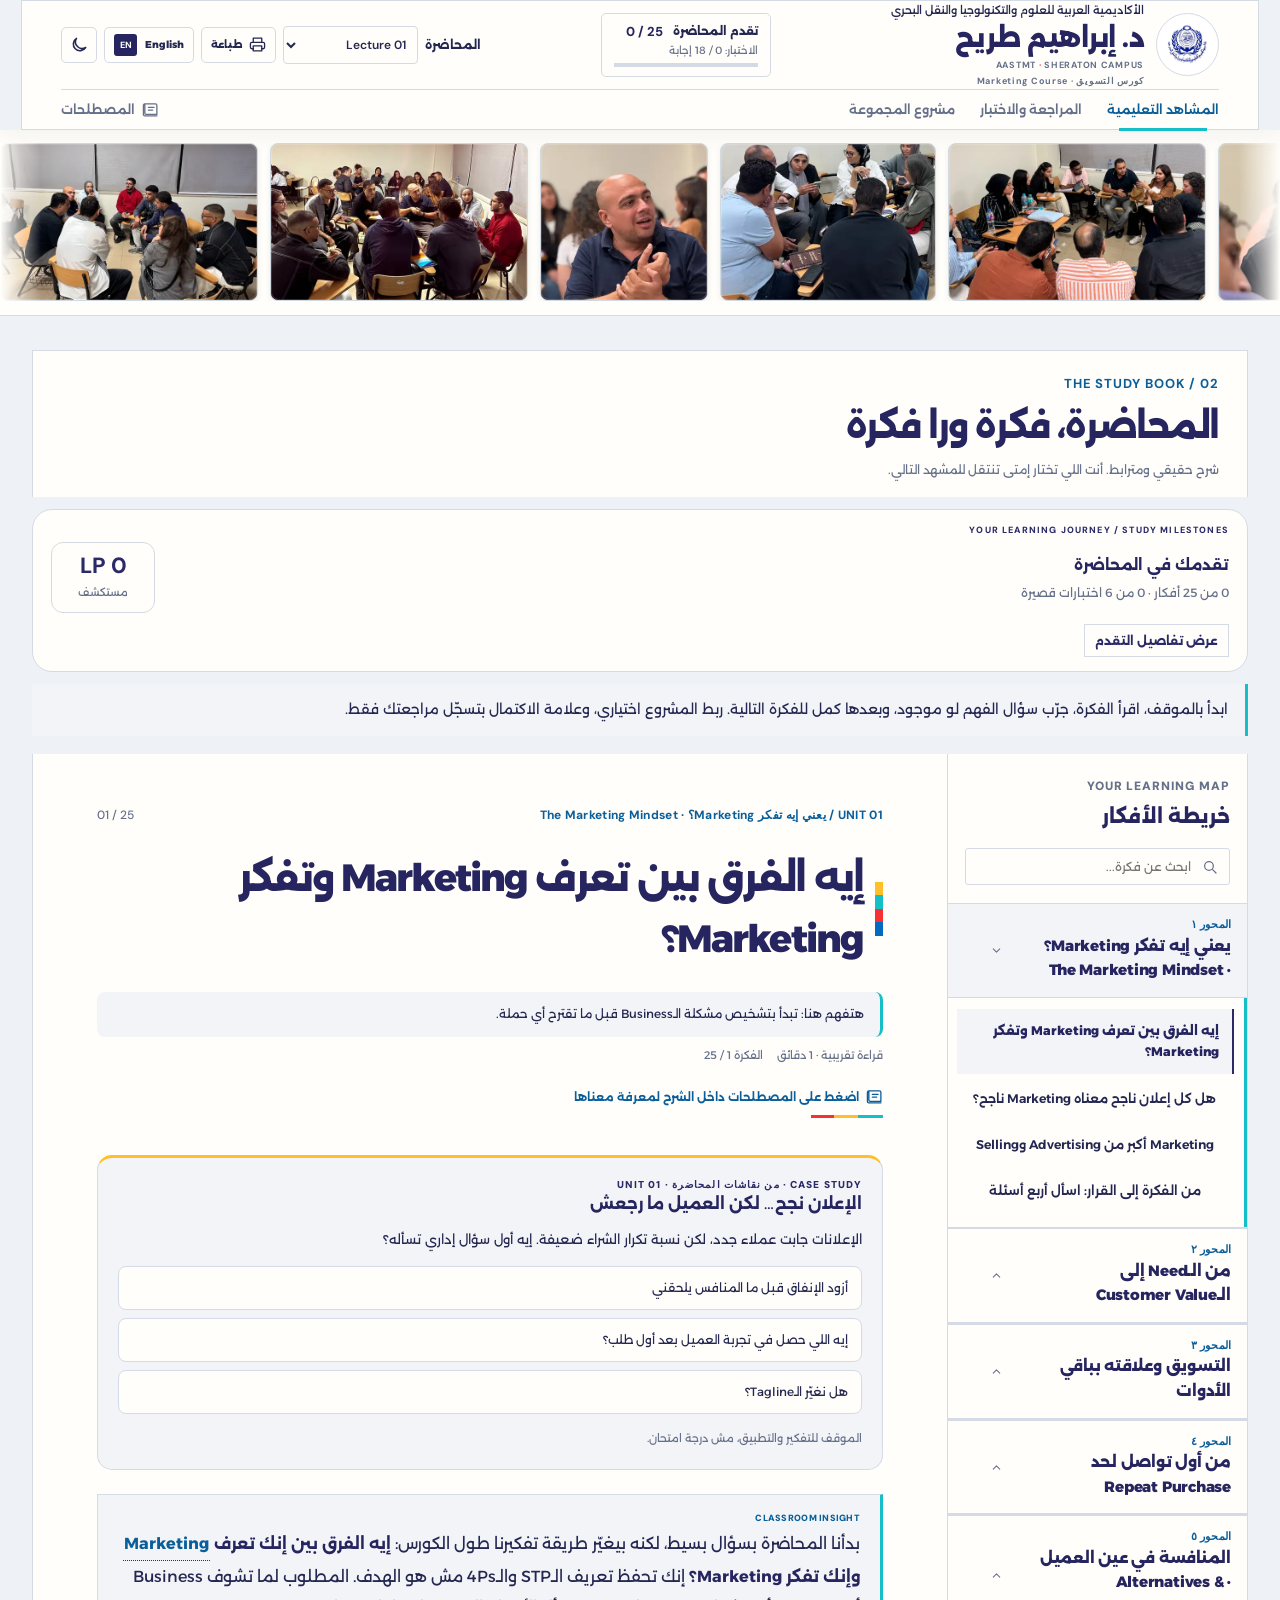
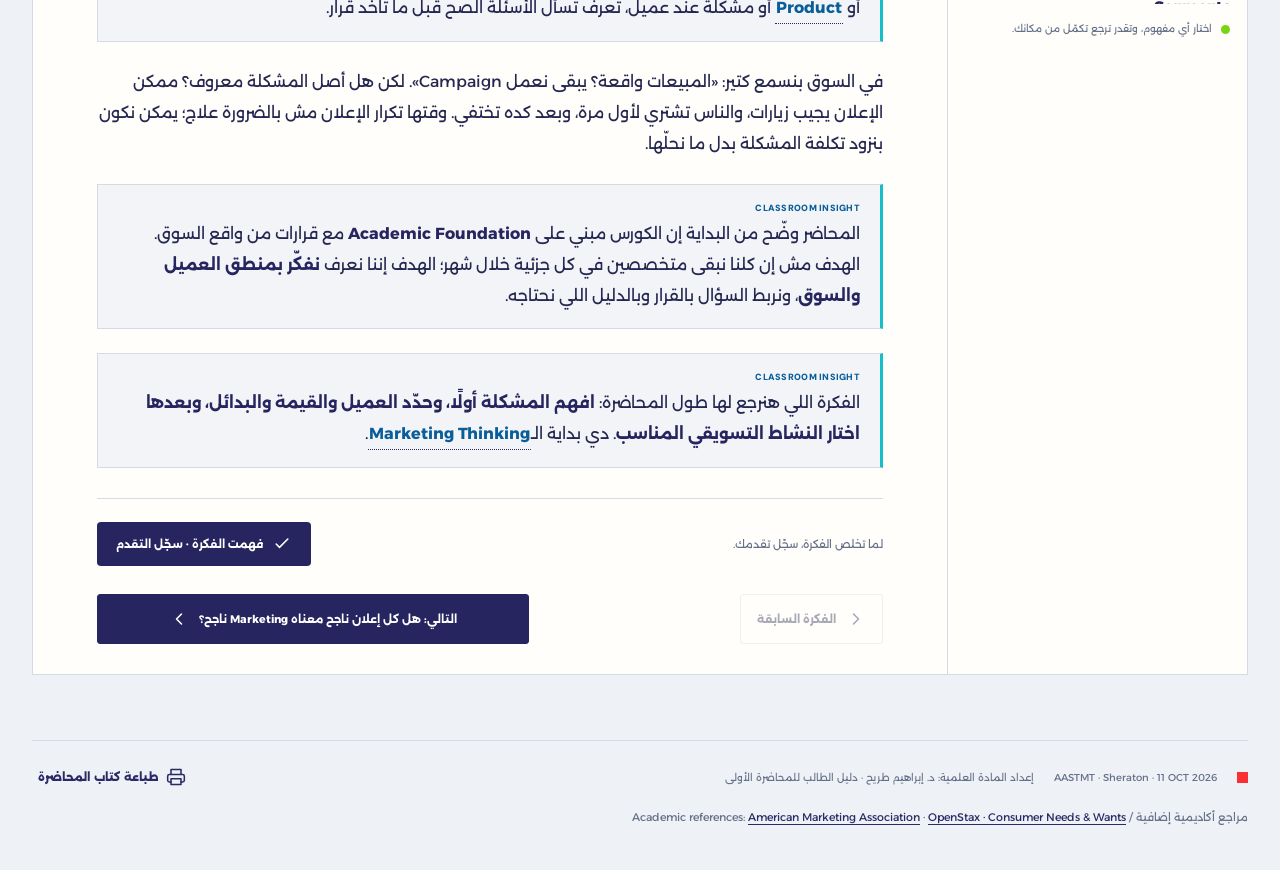
==== index.html @ 1a23c20c "Keep classroom gallery usable on mobile with reduced motion" ====
<!DOCTYPE html>
<html lang="ar" dir="rtl">
<head>
<meta charset="utf-8">
<meta name="viewport" content="width=device-width, initial-scale=1">
<meta name="theme-color" content="#f8fafb">
<meta name="robots" content="noindex, nofollow">
<meta name="description" content="كتاب مذاكرة تفاعلي للمحاضرة الأولى في التسويق — AASTMT Sheraton — Dr. Ibrahim Torih">

<!-- Public share preview for WhatsApp, Facebook and other Open Graph clients. -->
<meta property="og:type" content="website">
<meta property="og:locale" content="ar_EG">
<meta property="og:locale:alternate" content="en_US">
<meta property="og:site_name" content="AASTMT · Sunday Sheraton">
<meta property="og:title" content="مجموعة الأحد – شيراتون | AASTMT">
<meta property="og:description" content="كتاب التسويق التفاعلي لمجموعة الأحد – شيراتون. شرح المحاضرات والمراجعات والاختبارات مع Dr. Ibrahim Torih.">
<meta property="og:url" content="https://dr-torih.github.io/sunday-sheraton/">
<meta property="og:image" content="https://dr-torih.github.io/sunday-sheraton/aastmt_round_logo.png">
<meta property="og:image:secure_url" content="https://dr-torih.github.io/sunday-sheraton/aastmt_round_logo.png">
<meta property="og:image:type" content="image/png">
<meta property="og:image:alt" content="شعار الأكاديمية العربية للعلوم والتكنولوجيا والنقل البحري">
<meta name="twitter:card" content="summary">
<meta name="twitter:title" content="مجموعة الأحد – شيراتون | AASTMT">
<meta name="twitter:description" content="محاضرات التسويق التفاعلية مع Dr. Ibrahim Torih">
<meta name="twitter:image" content="https://dr-torih.github.io/sunday-sheraton/aastmt_round_logo.png">
<title>المحاضرة الأولى · Interactive Study Book · AASTMT</title>
<style>
@import url('https://fonts.googleapis.com/css2?family=Alexandria:wght@400;500;600;700;800;900&family=DM+Sans:wght@400;500;600;700;800&display=swap');
:root{--navy:#081b50;--deep:#11163b;--blue:#0863bd;--bright:#066bc6;--cyan:#15c3cb;--yellow:#ffe33c;--green:#7dd700;--red:#ff321c;--paper:#f7f9fa;--surface:#fff;--ink:#15213b;--muted:#667186;--soft:#edf2f6;--border:#dfe5e9;--shadow:0 16px 44px rgba(18,43,78,.065);--curve:22px;--arabic:'Noto Kufi Arabic','Noto Sans Arabic',Tahoma,Arial,sans-serif;--latin:'Manrope','Avenir Next',Arial,sans-serif;--ff:var(--arabic);--copy-size:16px}
*{box-sizing:border-box}html{scroll-behavior:smooth;scroll-padding-top:135px}body{margin:0;background:var(--paper);color:var(--ink);font-family:var(--ff);-webkit-font-smoothing:antialiased;line-height:1.7}body[data-theme=dark]{--paper:#101829;--surface:#192538;--ink:#eaf0f9;--muted:#b4c2d4;--soft:#223248;--border:#314457;--navy:#dfeaff;--deep:#eef5ff;--blue:#71bdff;--bright:#76c9ff;--shadow:0 22px 50px rgba(0,0,0,.16)}body[data-theme=dark] .hero{background:#1b2840}body[data-theme=dark] .hero-copy{color:var(--ink)}body[data-theme=dark] .hero h1,body[data-theme=dark] .brand-name strong,body[data-theme=dark] .top-bar{color:var(--ink)}body[data-theme=dark] .hero .hero-overline{color:var(--cyan)}body[data-theme=dark] .site-nav{background:#1b283a}body[data-theme=dark] .scene-surface,body[data-theme=dark] .reading-sidebar,body[data-theme=dark] .project-checklist{background:var(--surface)}body[data-theme=dark] .hero-description{color:var(--muted)}body[data-theme=dark] .icon-control{background:var(--soft)}body[data-theme=dark] .hero-art-caption{color:#081b50}
a{color:inherit;text-decoration:none}button,input,textarea{font-family:inherit}button{cursor:pointer}button:disabled{cursor:not-allowed;opacity:.4}button:focus-visible,input:focus-visible,textarea:focus-visible,a:focus-visible{outline:3px solid #ffb700;outline-offset:3px}svg{display:block}h1,h2,h3,h4,p{margin-top:0}.sprite{height:0;width:0;position:absolute;overflow:hidden}.svg-icon{display:inline-block;width:20px;height:20px;flex:none;vertical-align:middle;stroke:currentColor;stroke-width:1.85;fill:none;stroke-linejoin:round;stroke-linecap:round}.svg-icon.sm{width:17px;height:17px}.rotate180{transform:rotate(180deg)}.shell{width:min(1240px,calc(100% - 72px));margin-left:auto;margin-right:auto}.visually-hidden{position:absolute;width:1px;height:1px;overflow:hidden;clip:rect(0,0,0,0);white-space:nowrap}.mobile-only{display:none!important}#print-book{display:none}
.top-bar{background:var(--surface);border-bottom:1px solid var(--border)}.top-bar-inner{width:min(1280px,calc(100% - 64px));margin:auto;min-height:116px;display:flex;align-items:center;justify-content:space-between;gap:24px}.brand{display:flex;align-items:center;gap:14px;min-width:0}.brand-logo{object-fit:contain;width:97px;height:96px;flex:none}.brand-name{max-width:540px;display:flex;flex-direction:column;gap:3px;line-height:1.45}.brand-name strong{font-size:15px;font-weight:900;color:#10256c}.brand-name>span{font-family:var(--latin);font-size:10px;font-weight:800;letter-spacing:.13em;color:var(--blue)}.brand-sep{color:var(--red)}.global-actions{display:flex;gap:10px;align-items:center}.compact-control,.icon-control{height:41px;border:1px solid var(--border);background:var(--surface);color:var(--ink);border-radius:100px;display:inline-flex;justify-content:center;align-items:center;gap:8px;padding:0 14px;font-weight:800;font-size:12px;transition:transform .2s,border-color .2s}.compact-control:hover,.icon-control:hover{transform:translateY(-2px);border-color:var(--cyan)}.icon-control{width:41px;padding:0}.pill-dot{font-family:var(--latin);display:grid;place-items:center;background:#0966be;color:#fff;border-radius:50%;height:25px;width:25px;font-size:9px}.site-nav{background:var(--surface);border-bottom:1px solid var(--border)}.site-nav-inner{display:flex;align-items:center;gap:36px;width:min(1280px,calc(100% - 64px));margin:auto;min-height:59px}.navlink{position:relative;display:inline-flex;align-items:center;gap:7px;font-size:12px;font-weight:800;color:var(--muted);padding:16px 1px;white-space:nowrap}.navlink:hover,.navlink.active{color:var(--blue)}.navlink.active:after{content:"";position:absolute;bottom:-1px;left:0;right:0;height:4px;border-radius:5px;background:var(--cyan)}.nav-btn{font-family:inherit;background:none;border:0}.navlink:last-child{margin-inline-start:auto}
.hero{background:var(--surface);margin-top:28px;border-radius:23px;overflow:hidden;box-shadow:var(--shadow);display:grid;grid-template-columns:1fr .88fr;min-height:390px;border:1px solid var(--border)}.hero-copy{padding:40px 48px 36px;position:relative;z-index:2}.eyebrow,.label-number{font:900 10px/1.4 var(--latin);letter-spacing:.18em;color:var(--blue);text-transform:uppercase;display:flex;align-items:center;gap:8px}.star-square{background:var(--red);height:8px;width:8px;display:inline-block;transform:rotate(45deg)}.eyebrow-line{width:42px;height:1px;background:var(--cyan)}.hero-overline{margin:25px 0 1px;font-size:12px;letter-spacing:.03em;font-weight:800;color:#1377cb}.hero h1{font-size:clamp(37px,4vw,58px);font-weight:900;letter-spacing:-.06em;line-height:1.26;color:#081a4c;margin:2px 0 10px}.h1-highlight{color:#0769c3}.hero-sub{font-size:17px;font-weight:900;color:var(--ink);line-height:1.6;margin-bottom:9px}.hero-description{font-size:13px;color:#5a6479;max-width:450px;line-height:2;margin-bottom:18px}.hero-meta{display:flex;align-items:center;gap:19px;flex-wrap:wrap;font-size:10px;color:var(--muted);margin-bottom:22px}.hero-meta>b{font-weight:800}.tiny-square{height:7px;width:7px;background:var(--green);display:inline-block;margin-inline-end:6px}.hero-meta b{color:var(--ink)}.en-name{font:600 10px var(--latin);margin-inline:6px}.hero-date{font:800 10px var(--latin);letter-spacing:.04em}.cta{height:43px;display:inline-flex;align-items:center;gap:22px;font-size:12px;font-weight:800;border:0;border-radius:100px;padding:0 22px;transition:transform .2s,filter .2s}.cta:hover{transform:translateY(-3px);filter:brightness(1.06)}.primary-cta{background:#0768c0;color:#fff}.cta .svg-icon{width:16px;height:16px}.hero-art{background:#f7f9f9;position:relative;display:flex;flex-direction:column;justify-content:center;padding:30px 25px}.poster-grid{display:grid;grid-template-columns:repeat(4,1fr);grid-auto-rows:86px;gap:0;max-width:520px;width:100%;margin:0 auto;overflow:hidden}.tile{position:relative;overflow:hidden}.tile.t-cyan{background:var(--cyan)}.tile.t-yellow{background:var(--yellow)}.tile.t-blue{background:#0464b6}.tile.t-red{background:var(--red)}.tile.t-green{background:var(--green)}.motif{display:block;position:absolute;width:100%;height:100%}.motif.diag{background:linear-gradient(134deg,transparent 47%,#0366ba 47% 56%,transparent 56%)}.motif.arc-white{border:27px solid #fff;border-radius:50%;transform:translate(-40%,-43%)}.motif.corner{background:linear-gradient(135deg,#006ab9 0 15%,transparent 15% 100%)}.motif.circle-cut{background:radial-gradient(circle at 34% 45%,#fff 0 23%,transparent 24%)}.motif.quarter{border-radius:100% 0 0 0;background:#0464b6;transform:translateX(-30%)}.motif.sun-ray{background:conic-gradient(from 135deg at 30% 50%,transparent 0deg 45deg,#fff 45deg 72deg,transparent 72deg 108deg,#fff 108deg 136deg,transparent 136deg)}.tile.big-05{display:flex;align-items:center;justify-content:center}.big-05 strong{font:900 77px/.85 var(--latin);color:#fff;letter-spacing:-.08em}.motif.ring{border:27px solid var(--yellow);border-radius:50%;transform:translate(33%,-14%)}.motif.crossing{background:conic-gradient(from 0deg at 50% 50%,#16c4cd 0 90deg,#ff321c 90deg 180deg,#0870c2 180deg 270deg,#ffe33c 270deg 360deg)}.motif.pill{background:radial-gradient(ellipse at 20% 70%,#0477c2 0 37%,transparent 38%)}.motif.dots{background:radial-gradient(circle at 25% 25%,#fff 0 6%,transparent 7%),radial-gradient(circle at 70% 45%,#fff 0 7%,transparent 8%),radial-gradient(circle at 45% 75%,#fff 0 7%,transparent 8%),radial-gradient(circle at 74% 80%,#ffe33c 0 6%,transparent 7%)}.motif.tri{clip-path:polygon(20% 20%,85% 50%,20% 80%);background:var(--yellow)}.motif.frame{border:12px solid #0268bb;inset:16%;height:68%;width:68%}.motif.slash{background:repeating-linear-gradient(48deg,transparent 0 27px,var(--cyan) 28px 45px,transparent 46px 100px)}.motif.circles{background:radial-gradient(circle at 30% 32%,#fff 0 10px,transparent 11px),radial-gradient(circle at 70% 32%,#fff 0 10px,transparent 11px),radial-gradient(circle at 30% 73%,#fff 0 10px,transparent 11px),radial-gradient(circle at 70% 73%,#fff 0 10px,transparent 11px)}.motif.peak{clip-path:polygon(10% 100%,50% 48%,90% 100%);background:var(--yellow)}.hero-art-caption{font:900 11px var(--latin);text-align:center;letter-spacing:.19em;color:#0964ac;margin-top:13px}.hero-art-caption span{color:var(--red)}
.lecture-strip{margin-top:28px;margin-bottom:62px}.strip-head{display:flex;justify-content:space-between;align-items:center;margin-bottom:13px}.strip-head>span{font-size:16px;font-weight:900}.strip-head small{font-size:11px;color:var(--muted)}.lecture-links{display:grid;grid-template-columns:repeat(6,minmax(0,1fr));gap:9px}.lecture-chip{background:var(--surface);border:1px solid var(--border);height:71px;padding:10px 12px;border-radius:12px;display:flex;align-items:center;justify-content:space-between;gap:9px;opacity:.57}.lecture-chip strong{font:900 12px var(--latin);direction:ltr}.lecture-chip small{font-size:10px;color:var(--muted)}.lecture-chip>span{display:flex;flex-direction:column;gap:5px}.lecture-chip.active{opacity:1;background:#086abf;color:#fff;border-color:#086abf;box-shadow:0 10px 23px #0a66b527}.lecture-chip.active small{color:#ddf0ff}.lecture-chip .num-circle{border:1px solid currentColor;width:29px;height:29px;display:grid;place-items:center;border-radius:50%;font:800 12px var(--latin);flex:none}.lecture-chip:not(.active){cursor:default}.lecture-chip.active .num-circle{background:#fff;color:#0768bd;border:0}
.section-label{margin-bottom:24px}.section-label .label-number{margin-bottom:9px}.section-label h2,.project-heading h2,.moments-copy h2{color:var(--navy);font-size:clamp(24px,2.4vw,32px);font-weight:900;line-height:1.45;margin:0 0 4px;letter-spacing:-.03em}.section-label p,.project-heading p,.moments-copy p{color:var(--muted);font-size:13px;line-height:2;max-width:720px;margin:0}.journey{margin-bottom:66px}.journey-track{display:grid;grid-template-columns:repeat(4,1fr);gap:14px;position:relative}.jstep{min-height:117px;position:relative;background:var(--surface);border:1px solid var(--border);border-radius:15px;padding:18px;display:flex;align-items:flex-start;flex-direction:column;gap:5px;box-shadow:var(--shadow)}.jstep:after{position:absolute;content:"";top:30px;left:-16px;width:18px;height:2px;background:var(--cyan);z-index:2}.jstep:last-child:after{display:none}.jnum{font:900 12px var(--latin);padding:5px 10px;border-radius:6px;color:#081b50}.jnum.cyan{background:var(--cyan)}.jnum.yellow{background:var(--yellow)}.jnum.red{background:var(--red);color:#fff}.jnum.green{background:var(--green)}.jstep strong{font-size:15px;color:var(--ink);font-weight:900}.jstep>span:last-child{font-size:11px;color:var(--muted)}
.map-section{margin-bottom:77px}.unit-map{display:grid;grid-template-columns:repeat(4,minmax(0,1fr));gap:12px}.unit-card{text-align:start;display:flex;align-items:center;gap:13px;padding:16px;min-height:111px;border:1px solid var(--border);border-radius:14px;background:var(--surface);box-shadow:var(--shadow);transition:transform .25s,box-shadow .25s,border-color .25s}.unit-card:hover{transform:translateY(-5px);box-shadow:0 16px 40px rgba(5,63,122,.13);border-color:var(--cyan)}.unit-icon{display:flex;align-items:center;justify-content:center;position:relative;flex:none;height:61px;width:61px;overflow:hidden}.unit-icon:after{position:absolute;content:"";inset:0;opacity:.99}.unit-icon.u1:after{background:linear-gradient(130deg,#18c3cf 50%,#ffe339 50%)}.unit-icon.u2:after{background:conic-gradient(#ffe33c 0 90deg,#066abc 90deg 170deg,#81d100 170deg 260deg,#fff 260deg)}.unit-icon.u3:after{background:linear-gradient(42deg,#fc3724 50%,#0769bb 50%)}.unit-icon.u4:after{background:radial-gradient(circle at 50% 50%,#fff 0 29%,#ffe338 30% 49%,#07bfc8 50%)}.unit-icon.u5:after{background:repeating-linear-gradient(115deg,#076bbd 0 22px,#16c3ca 22px 38px,#8ad000 38px 49px)}.unit-icon.u6:after{background:conic-gradient(from 45deg,#ff3424 0 90deg,#ffe339 90deg 180deg,#0870c5 180deg 270deg,#fff 270deg)}.unit-icon.u7:after{background:linear-gradient(145deg,#8cd900 0 60%,#076ac4 60%)}.unit-icon.u8:after{background:repeating-linear-gradient(90deg,#ffe331 0 20px,#0ac3ce 20px 40px,#ff3a26 40px 60px,#0468bd 60px 80px)}.unit-text{min-width:0;display:flex;flex-direction:column;gap:7px}.unit-text small{font:900 9px var(--latin);letter-spacing:.15em;color:var(--blue)}.unit-text strong{font-size:12px;line-height:1.55;font-weight:900}.unit-text em{font:600 10px var(--latin);color:var(--muted);font-style:normal}.unit-card.active{border:2px solid #066ac1}
.reading-section{margin-bottom:90px}.reading-section-heading{display:flex;align-items:flex-end;justify-content:space-between;gap:35px}.progress-area{min-width:190px;margin-bottom:32px}.progress-numbers{display:flex;align-items:center;justify-content:space-between;gap:10px;font-size:10px;color:var(--muted)}.progress-numbers strong{font:900 18px var(--latin);color:var(--blue)}.progress-rail{height:7px;border-radius:99px;background:var(--border);overflow:hidden;margin-top:10px}.progress-fill{height:100%;width:0%;border-radius:99px;background:linear-gradient(90deg,#08bfc9,#006aba);transition:width .3s}.reading-layout{display:grid;grid-template-columns:minmax(0,1fr) 306px;gap:22px;align-items:start}.scene-surface{min-width:0;padding:48px 55px 26px;background:var(--surface);border:1px solid var(--border);border-radius:21px;box-shadow:var(--shadow);border-top:7px solid var(--cyan)}.scene-top{display:flex;align-items:center;justify-content:space-between;margin-bottom:14px}.scene-pill{font:900 10px var(--latin);letter-spacing:.12em;color:var(--blue)}.scene-location{font:800 11px var(--latin);color:var(--muted);direction:ltr}.scene-heading{display:flex;align-items:center;gap:17px;margin:12px 0 15px}.scene-heading h3{font-weight:900;color:var(--navy);font-size:clamp(25px,2.45vw,33px);line-height:1.65;letter-spacing:-.035em;margin:0}.scene-deco{height:58px;width:58px;flex:none;display:grid;grid-template-columns:repeat(2,1fr);grid-template-rows:repeat(2,1fr);gap:0}.scene-deco span:nth-child(1){background:var(--yellow);border-radius:100% 0 0}.scene-deco span:nth-child(2){background:var(--cyan)}.scene-deco span:nth-child(3){background:var(--red)}.scene-deco span:nth-child(4){background:#026ac0;border-radius:0 0 100% 0}.scene-objective{display:none}.scene-intro-line{height:1px;background:linear-gradient(90deg,var(--cyan),var(--yellow),var(--border) 85%);margin-bottom:27px}.article-copy{font-size:var(--copy-size);line-height:2.2;color:var(--ink);letter-spacing:0}.article-copy p{margin-bottom:21px;line-height:2.25}.article-copy strong{font-weight:900;color:var(--navy)}.article-copy em{font-style:normal;color:var(--blue);font-weight:800}.article-copy h4{font-size:19px;color:var(--navy);margin:27px 0 12px}.article-copy a{color:var(--blue);text-decoration:underline;text-underline-offset:3px}.article-copy code,.article-copy pre{font:600 14px/1.7 var(--latin);background:var(--soft);color:var(--ink);direction:ltr;unicode-bidi:isolate;padding:2px 6px;border-radius:5px;white-space:normal}.article-copy blockquote{border-inline-start:4px solid var(--cyan);padding:5px 17px;background:var(--soft);margin:16px 0}.article-copy ul,.article-copy ol{padding-inline-start:26px;margin:14px 0 25px}.article-copy li{margin-bottom:10px}.article-copy table{border-collapse:collapse;width:100%;min-width:400px;font-size:13px;margin:20px 0;line-height:1.7}.article-copy .table-scroll{overflow:auto;max-width:100%;margin:22px 0}.article-copy th,.article-copy td{padding:12px;border:1px solid var(--border);text-align:start}.article-copy th{background:var(--soft);font-weight:900}.article-copy .insight-inline{background:linear-gradient(90deg,transparent,var(--soft));border-inline-start:4px solid var(--cyan);padding:15px 17px;border-radius:4px 12px 12px 4px;font-size:.96em}.insight-inline:before{content:'CLASSROOM INSIGHT';font:900 9px var(--latin);letter-spacing:.12em;display:block;color:var(--blue);margin-bottom:4px}.scene-completion{border-top:1px solid var(--border);padding:23px 0;margin-top:28px;display:flex;align-items:center;justify-content:space-between;gap:14px}.scene-completion>span{font-size:11px;color:var(--muted)}.action-primary{background:#096abc;border:0;border-radius:10px;color:#fff;font-weight:800;font-size:12px;min-height:44px;padding:9px 19px;display:inline-flex;align-items:center;justify-content:center;gap:9px}.action-primary:hover{background:#004d9a}.scene-navigation{display:flex;justify-content:space-between;gap:10px;margin-top:5px}.next-previous{min-height:50px;border:1px solid var(--border);background:var(--surface);color:var(--ink);border-radius:10px;padding:10px 16px;font-weight:800;font-size:12px;display:inline-flex;align-items:center;justify-content:center;gap:10px}.next-previous:hover{border-color:var(--blue)}.next-strong{background:var(--yellow);border-color:var(--yellow);color:#081b50}.reading-sidebar{border-radius:18px;border:1px solid var(--border);background:var(--surface);overflow:hidden;box-shadow:var(--shadow);position:sticky;top:18px}.sidebar-top{padding:22px 18px 16px;border-bottom:1px solid var(--border)}.sidebar-top .sidebar-overline{font:900 9px var(--latin);color:var(--blue);letter-spacing:.14em}.sidebar-top h3{margin:7px 0 15px;font-size:18px;color:var(--navy)}.search-box{display:flex;align-items:center;gap:9px;padding:0 11px;border:1px solid var(--border);border-radius:9px;background:var(--paper);height:42px}.search-box .svg-icon{width:16px;height:16px;color:var(--muted)}.search-box input{border:0;outline:0;background:transparent;color:var(--ink);width:100%;min-width:0;font-size:12px}.concept-list{max-height:700px;overflow:auto;scrollbar-width:thin}.navunit{border-bottom:1px solid var(--border)}.navunit-head{width:100%;background:var(--soft);border:0;color:var(--ink);font-size:11px;font-weight:900;padding:11px 15px;display:flex;align-items:center;justify-content:space-between;gap:9px;text-align:start}.navunit-head span:first-child{display:flex;gap:9px;align-items:center}.navunit-index{font:900 10px var(--latin);color:var(--blue)}.navunit-count{font:700 9px var(--latin);color:var(--muted)}.concept-item{width:100%;border:0;border-inline-start:3px solid transparent;padding:11px 13px 11px 16px;background:var(--surface);display:flex;align-items:flex-start;gap:9px;text-align:start;color:var(--ink);font-size:11px;line-height:1.65}.concept-item:hover{background:var(--soft)}.concept-item.active{border-inline-start-color:var(--cyan);background:rgba(17,192,205,.1);font-weight:900;color:var(--blue)}.concept-item .idx{font:800 10px var(--latin);color:var(--muted);margin-top:4px;flex:none;min-width:24px}.concept-item .checkmark{font-size:12px;color:var(--green);margin-inline-start:auto}.sidebar-foot{display:flex;gap:9px;padding:15px 17px;font-size:10px;color:var(--muted);line-height:1.9}.side-note-dot{height:9px;width:9px;background:var(--green);border-radius:50%;flex:none;margin-top:6px}
.special-panel{margin:25px 0;border-radius:14px;border:1px solid var(--border);background:var(--soft);overflow:hidden}.special-head{padding:16px 19px;display:flex;align-items:center;gap:12px;background:var(--yellow);color:#0a214c}.special-head strong{font-size:13px}.special-body{padding:20px}.special-body p{font-size:13px;line-height:2}.special-inputs{display:flex;gap:11px;flex-wrap:wrap}.special-inputs label{font-size:11px;display:flex;flex-direction:column;gap:6px;flex:1;min-width:125px}.special-inputs input{min-width:0;width:100%;border:1px solid var(--border);background:var(--surface);color:var(--ink);padding:10px;border-radius:8px;direction:ltr;font:700 14px var(--latin)}.calculated{display:grid;grid-template-columns:repeat(2,1fr);gap:12px;margin-top:14px}.calc-stat{background:var(--surface);border-radius:10px;padding:15px}.calc-stat span{color:var(--muted);font-size:10px}.calc-stat strong{display:block;font:900 26px var(--latin);color:var(--blue);margin-top:4px;direction:ltr}.special-caption{color:var(--muted);font-size:11px!important;margin:12px 0 0!important}.lab-reason{width:100%;min-height:75px;background:var(--surface);border:1px solid var(--border);border-radius:10px;font-size:12px;padding:10px;color:var(--ink);resize:vertical;line-height:1.9}.lab-result{font-size:12px;line-height:2;background:var(--surface);margin-top:12px;padding:15px;border-radius:10px}.lab-options{display:grid;gap:9px;margin-bottom:14px}.lab-options label{background:var(--surface);border:1px solid var(--border);border-radius:9px;padding:10px 12px;display:flex;gap:9px;align-items:flex-start;font-size:12px;line-height:1.8}.lab-options input{margin-top:5px;accent-color:#096abc}
.practice-section{margin-bottom:75px}.practice-layout{display:grid;grid-template-columns:1fr .72fr;gap:20px;align-items:start}.takeaways-column{background:var(--surface);border:1px solid var(--border);border-radius:19px;padding:23px;box-shadow:var(--shadow)}.subheading{display:flex;align-items:center;gap:10px;border-bottom:1px solid var(--border);padding-bottom:15px;margin-bottom:10px}.subheading h3{font:900 13px var(--latin);color:var(--navy);margin:0}.subheading-icon{height:36px;width:36px;border-radius:9px;display:grid;place-items:center;font-size:19px}.subheading-icon.yellow-bg{background:var(--yellow);color:#081b50}.quiet-count{margin-inline-start:auto;color:var(--muted);font:800 12px var(--latin)}.takeaway-item{border-bottom:1px solid var(--border);padding:14px 2px}.takeaway-item:last-child{border-bottom:0}.takeaway-top{display:flex;align-items:flex-start;gap:12px}.takeaway-num{font:900 12px var(--latin);color:var(--blue);background:var(--soft);padding:6px;border-radius:6px;flex:none}.takeaway-q{font-size:13px;font-weight:800;line-height:1.9;margin:0 0 9px}.takeaway-attempt{width:100%;min-height:66px;resize:vertical;border:1px solid var(--border);background:var(--paper);color:var(--ink);padding:10px;border-radius:8px;font-size:12px;line-height:1.75}.takeaway-actions{display:flex;gap:8px;justify-content:flex-end;margin-top:8px}.reveal-btn{border:1px solid #1179c9;color:var(--blue);background:transparent;border-radius:7px;padding:6px 13px;font-size:11px;font-weight:800}.reveal-btn:disabled{opacity:.35}.takeaway-a{background:rgba(18,198,208,.1);border-inline-start:3px solid var(--cyan);padding:12px;margin-top:12px;border-radius:5px;font-size:12px;line-height:2}.takeaway-a[hidden]{display:none}.quiz-column{position:sticky;top:25px}.quiz-intro{background:#061e54;color:#fff;min-height:340px;border-radius:19px;padding:30px;position:relative;overflow:hidden}.quiz-intro h3{font-size:clamp(23px,2.2vw,30px);line-height:1.5;font-weight:900;color:#fff;position:relative;z-index:1;margin-top:13px}.quiz-intro p{font-size:12px;color:#d3e2f4;line-height:2.15;position:relative;z-index:1}.eyebrow.light-on-dark{color:#6ce5e9;position:relative;z-index:1}.quiz-cta{background:var(--yellow);color:#071f50;position:relative;z-index:1}.quiz-meta{margin-top:26px;display:flex;justify-content:space-between;position:relative;z-index:1;color:#d1e5f3;font-size:10px}.quiz-geo{position:absolute;inset:0;pointer-events:none;opacity:.9}.quiz-geo span:nth-child(1){width:165px;height:165px;background:var(--cyan);border-radius:50%;position:absolute;left:-81px;top:-80px}.quiz-geo span:nth-child(2){width:155px;height:155px;background:var(--yellow);border-radius:50%;position:absolute;right:-74px;bottom:-69px}.quiz-geo span:nth-child(3){width:70px;height:70px;background:var(--red);clip-path:polygon(0 0,100% 0,100% 100%);position:absolute;right:0;top:0}.quiz-geo span:nth-child(4){width:60px;height:60px;background:var(--green);border-radius:50% 0 50% 0;position:absolute;left:20px;bottom:17px}
.project-section{margin-bottom:65px}.project-layout{display:grid;grid-template-columns:.75fr 1.25fr;gap:35px;align-items:center;background:var(--surface);border:1px solid var(--border);border-radius:20px;padding:36px;box-shadow:var(--shadow);position:relative;overflow:hidden}.project-layout:before{content:"";position:absolute;width:95px;height:95px;background:var(--cyan);border-radius:0 0 100% 0;inset-inline-end:0;top:0;opacity:.23}.project-heading h2{margin-top:11px}.project-note{border-inline-start:4px solid var(--yellow);background:var(--soft);padding:11px;margin-top:20px;border-radius:3px;font-size:12px;color:var(--muted);line-height:1.9}.project-checklist{background:var(--paper);border:1px solid var(--border);border-radius:16px;overflow:hidden}.check-top{background:var(--navy);color:var(--surface);display:flex;justify-content:space-between;padding:16px 21px}.check-top strong{font-size:14px}.check-top span{font:900 14px var(--latin)}.project-check{display:flex;align-items:flex-start;gap:12px;border-bottom:1px solid var(--border);font-size:12px;padding:12px 20px;line-height:1.9}.project-check:last-child{border-bottom:0}.project-check input{height:17px;width:17px;flex:none;accent-color:#0a8f54;margin-top:4px}.project-check.done span{text-decoration:line-through;color:var(--muted)}
.moments-section{margin-bottom:85px;border:1px solid var(--border);background:var(--surface);border-radius:18px;overflow:hidden;display:grid;grid-template-columns:230px 1fr;gap:25px;box-shadow:var(--shadow)}.moments-art{min-height:195px;background:var(--yellow);display:grid;place-items:center;overflow:hidden}.picture-shape{position:relative;height:150px;width:155px}.picture-geometry{height:100%;width:100%;display:grid;grid-template-columns:repeat(2,1fr);grid-template-rows:repeat(2,1fr)}.picture-geometry i:nth-child(1){background:var(--cyan);border-radius:90% 0 0 0}.picture-geometry i:nth-child(2){background:var(--red);clip-path:polygon(0 0,100% 0,100% 100%)}.picture-geometry i:nth-child(3){background:#0667bc}.picture-geometry i:nth-child(4){background:var(--green);border-radius:50% 0 0 50%}.moment-svg{position:absolute;top:54px;left:55px;width:43px;height:43px;color:#fff;stroke-width:2.7}.moments-copy{padding:31px 30px}.moments-copy h2{margin:8px 0}.moments-copy p{max-width:670px}.footer{border-top:1px solid var(--border);display:flex;align-items:center;gap:20px;padding:25px 0 42px;font-size:10px;color:var(--muted);flex-wrap:wrap}.footer-mark{width:11px;height:11px;background:var(--red)}.footer p{margin:0}.footer-print{margin-inline-start:auto;display:flex;gap:7px;align-items:center;color:var(--blue);font-weight:800;background:none;border:0;font-size:11px}
.overlay[hidden]{display:none}.overlay{position:fixed;inset:0;z-index:500;display:flex;justify-content:flex-start;align-items:stretch}.overlay-backdrop{position:absolute;inset:0;background:rgba(5,13,39,.65);backdrop-filter:blur(2px)}.overlay-panel{background:var(--surface);color:var(--ink);position:relative;z-index:1;width:min(510px,100%);height:100%;display:flex;flex-direction:column;box-shadow:0 0 90px rgba(0,0,0,.16)}.overlay-head{padding:24px 26px 17px;display:flex;align-items:center;justify-content:space-between;border-bottom:1px solid var(--border)}.overlay-head h2{font-size:20px;margin:8px 0 0;font-weight:900;color:var(--navy)}.glossary-search{margin:17px 24px}.glossary-count{font:800 11px var(--latin);color:var(--muted);padding:0 25px 12px}.glossary-list{overflow:auto;flex:1;padding:0 22px 23px}.term-item{border-bottom:1px solid var(--border);padding:12px 0}.term-item dt{color:var(--blue);font:900 13px var(--latin);direction:ltr;text-align:start}.term-item dd{margin:6px 0 0;font-size:12px;line-height:2;color:var(--muted)}.term-focus{color:var(--blue);border-bottom:1px dotted var(--blue);cursor:pointer;unicode-bidi:isolate}.quiz-panel{width:min(760px,100%)}.quiz-scroll{padding:21px 27px 50px;overflow:auto}.quiz-instructions{font-size:12px;line-height:2;color:var(--muted);margin:0 0 17px}.quiz-question{padding:23px 0;border-bottom:1px solid var(--border)}.quiz-question h3{font-size:14px;font-weight:900;line-height:1.95;margin:0 0 10px}.quiz-question .q-no{color:var(--blue);font:900 11px var(--latin)}.quiz-options{display:grid;gap:8px}.quiz-option{padding:10px 12px;border:1px solid var(--border);background:var(--paper);border-radius:9px;display:flex;align-items:flex-start;gap:10px;font-size:12px;line-height:1.8}.quiz-option input{accent-color:#086fc0;flex:none;margin-top:5px}.quiz-option.selected{border-color:var(--blue)}.quiz-option.correct{background:rgba(125,215,0,.16);border-color:#58ab13}.quiz-option.incorrect{background:rgba(255,50,28,.08);border-color:#ff5345}.quiz-feedback{border-inline-start:4px solid var(--cyan);background:var(--soft);margin-top:13px;padding:12px;font-size:12px;line-height:2;border-radius:8px}.quiz-footer-actions{display:flex;flex-wrap:wrap;gap:10px;align-items:center;padding:18px 0}.btn-minimal{background:none;border:1px solid var(--border);border-radius:8px;padding:10px 16px;font-size:12px;color:var(--ink);font-weight:800}.quiz-result{background:var(--soft);border-radius:10px;padding:18px;margin-top:18px;font-weight:900;font-size:17px;color:var(--blue)}.quiz-result[hidden]{display:none}
[dir=ltr] .article-copy{direction:ltr;text-align:left;font-family:var(--latin);font-size:15px;line-height:1.85}[dir=ltr] .article-copy p{line-height:1.9}[dir=ltr] .article-copy strong{font-weight:800}[dir=ltr] .hero-art{direction:ltr}[dir=ltr] .brand-name strong{font-family:var(--latin)}[dir=ltr] .scene-heading h3{font-family:var(--latin);line-height:1.4}[dir=ltr] .journey-track{direction:ltr}[dir=ltr] .jstep:after{left:auto;right:-16px}[dir=ltr] .hero h1{letter-spacing:-.045em}[dir=ltr] .scene-surface{padding:45px}[dir=ltr] .unit-text strong{font:800 13px var(--latin)}[dir=ltr] .section-label h2,[dir=ltr] .project-heading h2,[dir=ltr] .moments-copy h2{font-family:var(--latin);letter-spacing:-.03em}[dir=ltr] .footer{font-family:var(--latin)}
@media (max-width:1100px){.hero-copy{padding:32px}.hero{grid-template-columns:1fr .72fr}.poster-grid{grid-auto-rows:73px}.unit-map{grid-template-columns:repeat(2,minmax(0,1fr))}.reading-layout{grid-template-columns:minmax(0,1fr) 270px}.scene-surface{padding:34px 30px}.lecture-chip{padding:8px}.lecture-chip strong{font-size:10px}}
@media (max-width:790px){.shell{width:calc(100% - 28px)}.top-bar-inner,.site-nav-inner{width:calc(100% - 28px)}.top-bar-inner{min-height:85px}.brand-logo{height:68px;width:69px}.brand-name strong{font-size:11px}.brand-name>span{font-size:8px}.global-actions{gap:6px}.compact-control{padding:0 8px;font-size:11px}.mobile-only{display:inline-flex!important}.site-nav{display:none}.site-nav.open{display:block}.site-nav-inner{display:flex;align-items:stretch;flex-direction:column;gap:0;padding:8px 0}.navlink{padding:12px 3px}.navlink:last-child{margin-inline-start:0}.hero{grid-template-columns:1fr;margin-top:16px}.hero-copy{padding:27px 24px}.hero h1{font-size:39px}.hero-art{height:auto;padding:19px}.poster-grid{grid-auto-rows:69px;max-width:440px}.hero-art-caption{margin-top:7px}.lecture-strip{margin-top:22px;margin-bottom:49px}.lecture-links{display:flex;overflow:auto;gap:9px;padding-bottom:4px}.lecture-chip{min-width:145px}.journey{margin-bottom:51px}.journey-track{grid-template-columns:repeat(2,1fr)}.jstep:after{display:none}.reading-section-heading{align-items:stretch;flex-direction:column;gap:0}.progress-area{margin-bottom:21px}.reading-layout{display:flex;flex-direction:column}.reading-sidebar{order:-1;position:static;width:100%}.concept-list{max-height:190px}.scene-surface{width:100%}.practice-layout{grid-template-columns:1fr}.quiz-column{position:static}.project-layout{grid-template-columns:1fr}.moments-section{grid-template-columns:140px 1fr}.moments-art{min-height:180px}.overlay-panel{width:min(510px,100%)}}
@media (max-width:520px){:root{--copy-size:15px}.top-bar-inner{gap:9px}.brand{gap:6px}.brand-logo{width:55px;height:59px}.brand-name strong{font-size:10px;max-width:175px;line-height:1.5}.brand-name>span{font-size:7px;letter-spacing:.07em}.compact-control{height:35px}.icon-control{height:35px;width:35px}.pill-dot{display:none}.hero-copy{padding:23px}.hero h1{font-size:34px}.hero-sub{font-size:15px}.hero-meta{gap:8px}.poster-grid{grid-auto-rows:57px}.big-05 strong{font-size:51px}.scene-surface{padding:26px 18px 19px}.scene-heading{gap:10px}.scene-deco{width:39px;height:39px}.scene-heading h3{font-size:23px}.reading-section{margin-bottom:55px}.reading-sidebar{border-radius:15px}.unit-card{padding:9px;gap:8px;min-height:90px}.unit-map{gap:8px}.unit-icon{height:45px;width:45px}.unit-text strong{font-size:10px}.unit-text small{font-size:8px}.journey-track{gap:9px}.jstep{padding:12px;min-height:110px}.jstep strong{font-size:12px}.jstep>span:last-child{font-size:10px}.jnum{font-size:10px}.article-copy table{font-size:11px}.scene-completion{align-items:stretch;flex-direction:column}.scene-navigation{flex-wrap:wrap}.next-previous{flex:1;font-size:11px;padding:7px}.practice-section,.project-section{margin-bottom:50px}.project-layout{padding:22px 14px;gap:18px}.moments-section{display:block}.moments-art{height:123px;min-height:0}.picture-shape{width:110px;height:102px}.moment-svg{top:30px;left:38px}.moments-copy{padding:20px}.quiz-intro{min-height:310px;padding:24px}.footer{gap:9px}.footer-print{margin-inline-start:0;width:100%}.overlay-head{padding:18px}.quiz-scroll{padding:17px}}
@media(prefers-reduced-motion:reduce){html{scroll-behavior:auto}*,*:before,*:after{transition:none!important;animation:none!important}}
@media print{@page{size:A4;margin:15mm}body{background:#fff!important;color:#162443!important;font-family:Arial,sans-serif!important}.top-bar,.site-nav,main,.overlay{display:none!important}#print-book{display:block!important}.print-cover{text-align:center;border-bottom:5px solid #0780c7;padding:8mm 0 15mm;margin-bottom:10mm}.print-cover img{max-width:100px;display:inline}.print-cover h1{font-size:24px;color:#081b50}.print-scene{break-before:page;padding:0 0 12mm}.print-scene h2{color:#0668b8;border-bottom:2px solid #ffe33c;padding-bottom:10px;font-size:22px}.print-scene p{font-size:11px;line-height:1.9}.print-scene table{border-collapse:collapse;width:100%;font-size:9px}.print-scene td,.print-scene th{padding:8px;border:1px solid #ccc}.print-scene .table-scroll{width:100%}.print-scene a{color:#063d71}.print-scene .insight-inline{border-inline-start:3px solid #09bfd0;padding:6px 12px}.print-book .print-lang-ar,.print-book .print-lang-en{display:none}html[lang=ar] .print-book .print-lang-ar{display:block}html[lang=en] .print-book .print-lang-en{display:block}}
/* Stable numeric order inside RTL interfaces. */
#progress-number,#project-progress{direction:ltr;unicode-bidi:isolate;display:inline-block}

/* =========================================================
  REFERENCE STUDY — EDITORIAL GEOMETRY V2 | 2026-10-20
  Visual-only update. All lesson data and functionality preserved.
  Arabic display typography: Alexandria (Google Fonts + system fallback).
  No font binaries distributed.
   ========================================================= */
:root {
  --paper:#eef1f5;--surface:#fffefa;--ink:#242751;--muted:#65708a;
  --navy:#26255f;--deep:#1b1c49;--blue:#292a67;--bright:#0a5e9a;
  --cyan:#16bfc7;--yellow:#ffbf27;--green:#7ad414;--red:#f83035;
  --soft:#f2f4f7;--border:#d4dbe5;
  --shadow:none;--curve:0px;
  --arabic:'Alexandria','IBM Plex Sans Arabic','Tahoma',sans-serif;
  --latin:'DM Sans','Avenir Next',Arial,sans-serif;
  --ff:var(--arabic);--copy-size:15.5px;
}
body{background:var(--paper);color:var(--ink);font-weight:400;font-size:14px;letter-spacing:0}
body[data-theme=dark]{
  --paper:#111526;--surface:#1b2134;--ink:#f1f4ff;--muted:#c3cbe0;
  --navy:#f3f3ff;--deep:#f7f8ff;--blue:#92dfe9;--bright:#8ecaff;
  --soft:#252f45;--border:#4b5571;--shadow:none;
  color-scheme:dark;
}
body[data-theme=dark] .top-bar,
body[data-theme=dark] .site-nav,
body[data-theme=dark] .hero,
body[data-theme=dark] .hero-art,
body[data-theme=dark] .scene-surface,
body[data-theme=dark] .reading-sidebar,
body[data-theme=dark] .project-checklist,
body[data-theme=dark] .overlay-panel{background:var(--surface);color:var(--ink)}
body[data-theme=dark] :is(.top-bar,.brand-name strong,.hero h1,.hero .hero-overline,.scene-heading h3,.section-label h2,.project-heading h2,.moments-copy h2,.sidebar-top h3,.article-copy strong,.takeaway-q,.jstep strong,.quiz-question h3){color:var(--ink)}
body[data-theme=dark] :is(.hero-description,.hero-meta,.section-label p,.project-heading p,.scene-completion>span,.term-item dd,.quiz-instructions,.scene-objective,.moments-copy p){color:var(--muted)}
body[data-theme=dark] :is(.compact-control,.icon-control,.search-box,.search-box input,.lab-reason,.lab-options label,.quiz-option,.btn-minimal,.special-inputs input,.takeaway-attempt,.takeaway-item,.unit-card,.lecture-chip,.project-checklist,.quiz-question){color:var(--ink)}
body[data-theme=dark] :is(.search-box input,.lab-reason,.special-inputs input,.takeaway-attempt){background:var(--soft)}
body[data-theme=dark] :is(.quiz-option,.lab-options label,.calc-stat,.lab-result){background:var(--surface)}
body[data-theme=dark] :is(.quiz-option.selected,.concept-item.active){background:#244056;border-color:#8edfed;color:#f4ffff}
body[data-theme=dark] .quiz-option.correct{background:#243f31;border-color:#89dfad;color:#effff5}
body[data-theme=dark] .quiz-option.incorrect{background:#4d2931;border-color:#ff888d;color:#fff3f3}
body[data-theme=dark] .quiz-feedback{background:#293e4c;color:#f3fcff}
body[data-theme=dark] .takeaway-a{background:#204452;color:#f2fdff}
body[data-theme=dark] .lecture-chip.active,
body[data-theme=dark] .action-primary,
body[data-theme=dark] .primary-cta{background:#f4f3ff;color:#1f2257;border-color:#f4f3ff}
body[data-theme=dark] .lecture-chip.active *{color:#1f2257}
body[data-theme=dark] .quiz-intro{background:#25295f;color:#fff}
body[data-theme=dark] .quiz-intro h3{color:#fff}
body[data-theme=dark] .quiz-intro p,body[data-theme=dark] .quiz-meta{color:#e0e7fb}
body[data-theme=dark] .quiz-cta{background:var(--yellow);color:#1d214a}
body[data-theme=dark] .check-top{background:#30366a;color:#fff}
body[data-theme=dark] .check-top strong,body[data-theme=dark] .check-top span{color:#fff}
body[data-theme=dark] .special-head{background:#ffe18c;color:#1d2149}
body[data-theme=dark] .hero-art{background:var(--surface)}
body[data-theme=dark] .hero-art-caption{color:var(--muted)}
body[data-theme=dark] .overlay-backdrop{background:rgba(5,7,19,.8)}
body[data-theme=dark] .reveal-btn{color:#a5e8f8;border-color:#83dbe9}
body[data-theme=dark] .jnum.red{color:#fff}
body[data-theme=dark] .navlink.active{color:#a7e8f1}
body[data-theme=dark] .navlink:hover{color:#a7e8f1}
body[data-theme=dark] .article-copy a{color:#b1e9ff}
body[data-theme=dark] .article-copy em{color:#92dfe9}
body[data-theme=dark] .calc-stat strong{color:#a7e8f1}
body[data-theme=dark] .quiz-result{background:#27394e;color:#c0effa}
body[data-theme=dark] .unit-card.active{border-color:#83dbe9;background:#27384b}
body[data-theme=dark] .lecture-chip:not(.active){opacity:.75}
body[data-theme=dark] .pill-dot{background:#f2f3ff;color:#222455}
body[data-theme=dark] .scene-pill{color:#91d8e7}
body[data-theme=dark] .hero-meta b{color:#fff}
body[data-theme=dark] .scene-location{color:#cad2e6}
body[data-theme=dark] .special-caption{color:#c2cce0}
body[data-theme=dark] .navunit-head{background:var(--soft);color:#f2f5ff}
body[data-theme=dark] .concept-item{background:var(--surface);color:var(--ink)}
body[data-theme=dark] .concept-item:hover{background:var(--soft)}
body[data-theme=dark] .concept-item.active{background:#264657;color:#c0f4fa}
/* This stylesheet keeps the original single-file JavaScript and data */
.shell{width:min(1260px,calc(100% - 64px))}
.top-bar{width:min(1340px,calc(100% - 42px));margin:22px auto 0;background:var(--surface);border:1px solid var(--border);border-bottom:0}
.top-bar-inner{width:calc(100% - 78px);max-width:none;min-height:82px}
.brand{flex-direction:row;gap:12px}
.brand-logo{width:63px;height:63px;object-fit:contain;border:1px solid var(--border);border-radius:50%;padding:5px;background:#fff}
.brand-name{gap:2px;line-height:1.5}
.brand-name strong{font:500 11px/1.65 var(--arabic);color:var(--ink);letter-spacing:0}
.brand-name>span{font:700 9px/1.6 var(--latin);color:var(--muted);letter-spacing:.08em}
.brand-instructor{font:800 15px/1.65 var(--arabic);color:var(--navy);display:block}
.global-actions{gap:7px}
.compact-control,.icon-control{height:36px;border-radius:5px;background:var(--surface);border-color:var(--border);font-size:10px;box-shadow:none}
.compact-control{padding:0 9px}.icon-control{width:36px}
.pill-dot{width:23px;height:22px;border-radius:3px;background:var(--navy);font-size:9px}
.site-nav{width:min(1340px,calc(100% - 42px));margin:0 auto;background:var(--surface);border:1px solid var(--border);border-top:0}
.site-nav-inner{max-width:none;width:calc(100% - 78px);min-height:37px;border-top:1px solid var(--border);gap:25px}
.navlink{padding:9px 0;font-size:10px;font-weight:600;color:var(--muted)}
.navlink.active:after{height:2px;background:var(--cyan);border-radius:0}
/* Course cover, aligned like the reference's editorial course-home frame */
.hero{margin-top:0;display:grid;grid-template-columns:1.2fr 1fr;min-height:440px;align-items:center;background:var(--surface);border:1px solid var(--border);border-top:0;border-radius:0;box-shadow:none;padding:26px 34px 26px}
.hero-copy{padding:30px 36px 32px;max-width:660px;align-self:center}
.eyebrow,.label-number{font:700 10px/1.5 var(--latin);letter-spacing:.08em;color:var(--bright)}
.eyebrow{justify-content:flex-start;margin-bottom:29px}
.eyebrow .star-square{width:6px;height:6px;transform:none;background:var(--cyan)}
.hero-overline{color:var(--bright);font-size:10px;font-weight:700;margin:0 0 10px}
.hero h1{font-size:clamp(39px,4.8vw,64px);line-height:1.22;letter-spacing:-.05em;margin:0 0 22px;color:var(--navy);font-weight:900}
.h1-highlight{color:var(--navy)}
.hero-sub{font-weight:700;color:var(--navy);font-size:16px;max-width:480px}
.hero-description{font-size:12px;line-height:2.25;color:var(--muted);max-width:530px;margin:14px 0 22px}
.hero-meta{font-size:10px;gap:12px;margin:24px 0 18px}
.hero-meta .hero-date{color:var(--muted)}
.hero-meta b{color:var(--ink)}
.cta,.primary-cta{height:41px;background:var(--navy);color:#fff;font-size:11px;font-weight:700;border-radius:4px;gap:13px;padding:0 20px}
.hero-art{background:transparent;min-height:0;padding:0 5px 0 0;box-shadow:none}
.hero-ribbon{display:block;width:100%;max-width:500px;max-height:330px;aspect-ratio:500/340;margin:auto}
.hero-art-caption{font:500 9px/1.5 var(--latin);letter-spacing:.06em;color:var(--muted);margin-top:8px}
/* Clean numbered lecture rail */
.lecture-strip{margin-top:0;margin-bottom:65px;background:var(--surface);border:1px solid var(--border);border-top:0;padding:24px 36px 27px;box-shadow:none}
.strip-head{margin-bottom:13px}
.strip-head>span{font-size:16px;color:var(--navy);font-weight:800}
.strip-head small{font-size:10px}
.lecture-links{gap:0;border-top:1px solid var(--border);border-bottom:1px solid var(--border)}
.lecture-chip{height:78px;min-width:0;border-radius:0;border:0;border-inline-start:1px solid var(--border);padding:11px 9px;opacity:1;background:transparent;color:var(--muted);align-items:stretch;box-shadow:none}
.lecture-chip:last-child{border-inline-end:1px solid var(--border)}
.lecture-chip strong{font:700 24px/1.2 var(--latin);color:var(--muted);letter-spacing:-.055em}
.lecture-chip small{font-size:9px;color:var(--muted)}
.lecture-chip>span{justify-content:space-between}
.lecture-chip.active{background:#26255f;border-color:#26255f;border-inline-start-color:#26255f;box-shadow:none;color:#fff}
.lecture-chip.active strong,.lecture-chip.active small{color:#fff}
.lecture-chip .num-circle{width:14px;height:14px;background:none!important;border:0!important;color:inherit!important;align-self:flex-end;font-size:10px}
.lecture-chip.active .num-circle{color:#fff!important}
/* Journey is an unobtrusive learning progress / not a gallery */
.section-label{margin-bottom:27px}
.section-label .label-number{margin-bottom:7px}
.section-label h2,.project-heading h2,.moments-copy h2{font-size:clamp(25px,2.7vw,36px);font-weight:800;color:var(--navy);letter-spacing:-.04em;line-height:1.55}
.section-label p,.project-heading p,.moments-copy p{font-size:12px;line-height:2.05}
.journey{margin-bottom:66px;background:var(--surface);border:1px solid var(--border);padding:35px 38px}
.journey-track{grid-template-columns:repeat(4,minmax(0,1fr));gap:0;border-top:1px solid var(--border)}
.jstep{border:0;border-radius:0;border-inline-start:1px solid var(--border);box-shadow:none;min-height:106px;padding:18px 19px;background:transparent}
.jstep:last-child{border-inline-end:1px solid var(--border)}
.jstep:after{display:none}
.jnum{font:700 11px var(--latin);padding:0;background:transparent!important;border-radius:0}
.jnum.cyan{color:#008b94}.jnum.yellow{color:#ba7200}.jnum.red{color:#db2b31}.jnum.green{color:#507a11}
.jstep strong{font-size:13px;font-weight:800;color:var(--navy)}
.jstep>span:last-child{font-size:10px}
/* Reference-inspired lecture overview: discreet chapter list */
.map-section{background:var(--surface);border:1px solid var(--border);padding:38px 42px;margin-bottom:65px}
.unit-map{display:grid;grid-template-columns:1fr;gap:0;border-top:1px solid var(--border)}
.unit-card{min-height:60px;padding:13px 5px;display:flex;gap:20px;border:0;border-bottom:1px solid var(--border);border-radius:0;background:transparent;box-shadow:none;transition:background-color .15s}
.unit-card:hover{transform:none;box-shadow:none;border-color:var(--border);background:var(--soft)}
.unit-card.active{border-inline-start:3px solid var(--cyan);background:var(--soft)}
.unit-icon{width:31px;height:31px;border-radius:0}
.unit-text{flex:1;min-width:0;display:flex;align-items:center;gap:20px;flex-wrap:wrap}
.unit-text small{font:600 10px var(--latin);color:var(--muted);order:3;margin-inline-start:auto}
.unit-text strong{font-size:13px;font-weight:800;color:var(--navy)}
.unit-text em{font-size:10px;font-style:normal;color:var(--muted)}
/* Real lecture reader: reference's calm two-column study view */
.reading-section{margin-bottom:65px}
.reading-section-heading{padding:23px 28px 0;background:var(--surface);border:1px solid var(--border);border-bottom:0}
.reading-section-heading .section-label{margin-bottom:15px}
.progress-area{margin-bottom:18px;min-width:235px}
.progress-numbers strong{font-size:15px;color:var(--navy)}
.progress-rail{height:3px;background:var(--border);border-radius:0}
.progress-fill{border-radius:0;background:linear-gradient(90deg,var(--cyan) 0 36%,var(--yellow) 36% 72%,var(--red) 72%)}
.reading-layout{display:grid;grid-template-columns:265px minmax(0,1fr);grid-template-areas:'side scene';direction:rtl;gap:0;align-items:stretch}
[dir=ltr] .reading-layout{direction:ltr}
.reading-sidebar{grid-area:side;position:relative;top:auto;background:var(--surface);border-radius:0;box-shadow:none;border-inline-end:0;border-top:0}
.scene-surface{grid-area:scene;border-radius:0;box-shadow:none;border:1px solid var(--border);border-top:0;padding:53px clamp(24px,5vw,78px) 30px;min-height:580px;min-width:0}
.scene-top{border-bottom:0;margin:0 0 25px;padding:0}
.scene-pill{font:700 10px var(--latin);letter-spacing:.025em;color:var(--bright)}
.scene-location{font:500 10px var(--latin);color:var(--muted)}
.scene-heading{margin:10px 0 22px;gap:12px}
.scene-heading h3{font-size:clamp(25px,3.2vw,38px);font-weight:800;line-height:1.6;letter-spacing:-.05em;color:var(--navy)}
.scene-deco{width:8px;height:54px;flex:none;display:flex;flex-direction:column;gap:0}
.scene-deco span{width:8px;height:25%;border-radius:0!important}
.scene-intro-line{height:3px;width:72px;max-width:100%;background:linear-gradient(to right,var(--red) 0 32%,var(--yellow) 32% 65%,var(--cyan) 65%);margin-bottom:37px}
.article-copy{font-size:var(--copy-size);line-height:2.3;color:var(--ink);max-width:77ch;margin:0 auto}
.article-copy p{line-height:2.25;margin:0 0 22px}
.article-copy strong{color:var(--navy);font-weight:700}
.article-copy em{font-weight:700;color:var(--bright)}
.article-copy .insight-inline{background:var(--soft);border:1px solid var(--border);border-inline-start:3px solid var(--cyan);padding:17px 20px;margin:24px 0;border-radius:0}
.article-copy .insight-inline:before{color:var(--bright);letter-spacing:.03em;font-size:9px}
[dir=ltr] .article-copy{font-family:var(--latin);font-size:16px;line-height:1.9}
[dir=ltr] .article-copy p{line-height:1.94}
.scene-completion{margin-top:30px}
.action-primary{background:var(--navy);color:#fff;border-radius:4px;font-weight:700;font-size:11px}
.next-previous{border-radius:3px;background:var(--surface);font-weight:700;font-size:11px}
.next-strong{background:#26255f;color:#fff;border-color:#26255f}
body[data-theme=dark] .next-strong{background:#f4f3ff;color:#1f2257;border-color:#f4f3ff}
.sidebar-top{padding:23px 16px 17px}
.sidebar-top .sidebar-overline{font-size:9px;color:var(--muted)}
.sidebar-top h3{font-size:14px;font-weight:800;color:var(--navy)}
.search-box{background:var(--surface);height:37px;border-radius:3px}
.navunit-head{border-bottom:1px solid var(--border);background:transparent;padding:13px 15px;font-size:11px;font-weight:700;color:var(--navy)}
.concept-item{border-radius:0;padding:13px 10px;background:transparent;font-size:11px}
.concept-item.active{color:var(--navy);border-inline-start-color:var(--blue);background:var(--soft)}
.special-panel{border-radius:2px;background:var(--soft)}
.special-head{background:var(--yellow);color:#211f53}
.special-body{padding:21px}
.calculated{gap:8px}
.calc-stat{border:1px solid var(--border);border-radius:2px}
.takeaways-column{border-radius:0;box-shadow:none;padding:30px}
.takeaway-item{padding:20px 0}
.quiz-column{top:14px}
.quiz-intro{background:#26255f;border-radius:0;min-height:315px}
.quiz-geo{opacity:.52}
.quiz-intro h3{font-weight:800}
.quiz-cta{background:var(--yellow);color:#212154}
.reveal-btn,.btn-minimal{border-radius:3px}
.project-layout{padding:34px;border-radius:0;box-shadow:none}
.project-checklist{border-radius:0}
.check-top{background:#26255f;color:#fff}
.project-check{font-size:11.5px}
.moments-section{border-radius:0;box-shadow:none}
.moments-art{background:#26255f}
.overlay-panel{background:var(--surface);color:var(--ink)}
.overlay-head h2{font-weight:800}
.quiz-panel{width:min(980px,100%)}
.quiz-scroll{padding:24px clamp(18px,4vw,60px) 50px}
.quiz-question{background:var(--surface);border:1px solid var(--border);padding:27px 30px;margin:0 0 18px}
.quiz-question h3{font-size:15px;font-weight:800;color:var(--navy)}
.quiz-option{background:var(--surface);border-radius:3px;padding:12px 14px;font-size:12px}
.quiz-option.selected{border-color:var(--navy);background:var(--soft)}
.quiz-option input{accent-color:#26255f}
.quiz-footer-actions{position:sticky;bottom:-50px;background:var(--surface);border-top:1px solid var(--border);padding:19px 0}
.quiz-feedback{border-radius:0}
/* Theme reverses contrast: never reuse navy type on dark paper. */
body[data-theme=dark] .unit-text strong,
body[data-theme=dark] .strip-head>span,
body[data-theme=dark] .sidebar-top h3,
body[data-theme=dark] .scene-heading h3,
body[data-theme=dark] .hero h1,
body[data-theme=dark] .h1-highlight,
body[data-theme=dark] .hero-sub,
body[data-theme=dark] .jstep strong{color:#f3f4ff}
body[data-theme=dark] .lecture-chip.active{background:#f3f4ff;color:#232558}
body[data-theme=dark] .lecture-chip.active strong,
body[data-theme=dark] .lecture-chip.active small{color:#232558}
body[data-theme=dark] .next-strong{color:#232558}
body[data-theme=dark] .primary-cta{color:#232558;background:#f3f4ff}
body[data-theme=dark] .hero-date{color:#d0d8eb}
body[data-theme=dark] .scene-intro-line{filter:brightness(1.1)}
body[data-theme=dark] .jnum.yellow{color:#ffd578}
body[data-theme=dark] .jnum.cyan{color:#8ce9ee}
body[data-theme=dark] .jnum.green{color:#b7ee81}
body[data-theme=dark] .jnum.red{color:#ff8a8d}
body[data-theme=dark] .term-item dt{color:#b2edf2}
body[data-theme=dark] .unit-card:hover{background:#2b3448}
body[data-theme=dark] .unit-card.active{background:#2d4055}
body[data-theme=dark] .brand-instructor{color:#fff}
body[data-theme=dark] .concept-item.active{color:#fff}
body[data-theme=dark] .takeaway-num{background:#34425b;color:#b4eff2}
body[data-theme=dark] .project-note{color:#d4dbeb}
body[data-theme=dark] .footer-print{color:#a9e6ec}
@media(max-width:1100px){
  .hero{grid-template-columns:1.12fr .9fr}
  .hero-copy{padding:30px 23px}
  .scene-surface{padding:40px 34px 26px}
  .reading-layout{grid-template-columns:245px minmax(0,1fr)}
  .unit-map{grid-template-columns:1fr}
}
@media(max-width:790px){
  .top-bar{width:calc(100% - 18px);margin-top:9px}
  .site-nav{width:calc(100% - 18px)}
  .top-bar-inner,.site-nav-inner{width:calc(100% - 34px)}
  .top-bar-inner{min-height:78px}
  .brand-logo{width:55px;height:55px}
  .brand-instructor{font-size:12px}
  .brand-name strong{font-size:9px}
  .hero,.lecture-strip{width:calc(100% - 18px)}
  .hero{grid-template-columns:1fr;padding:20px 21px 24px}
  .hero-copy{padding:14px 8px 24px;max-width:none}
  .hero h1{font-size:clamp(38px,7.2vw,55px)}
  .hero-art{padding:0}
  .hero-ribbon{max-width:460px}
  .lecture-strip{padding:22px 23px}
  .lecture-links{overflow-x:auto;display:flex;gap:0;scrollbar-width:thin}
  .lecture-chip{min-width:138px;height:75px}
  .journey,.map-section{padding:29px 23px}
  .reading-section-heading{padding:20px 18px 0}
  .reading-layout{display:flex;flex-direction:column;gap:0}
  .reading-sidebar{order:-1;position:static;width:100%;border:1px solid var(--border);border-bottom:0}
  .concept-list{max-height:190px}
  .scene-surface{padding:38px 25px}
  .practice-layout{grid-template-columns:1fr}
}
@media(max-width:520px){
  :root{--copy-size:15px}
  .shell{width:calc(100% - 18px)}
  .top-bar-inner{width:calc(100% - 20px);gap:5px}
  .brand-logo{width:43px;height:43px;padding:4px}
  .brand-name strong{font-size:8px;max-width:155px}
  .brand-instructor{font-size:11px}
  .brand-name>span{font-size:7px}
  .compact-control{padding:0 7px;font-size:9px}
  .icon-control{width:32px;height:33px}
  .hero{padding:15px 14px 20px}
  .hero h1{font-size:36px}
  .hero-sub{font-size:13px}
  .hero-description{font-size:11px}
  .eyebrow{font-size:8px}
  .hero-meta{gap:7px}
  .hero-art{padding:0}
  .lecture-strip{padding:18px 12px}
  .journey,.map-section{padding:22px 15px;margin-bottom:30px}
  .journey-track{grid-template-columns:repeat(2,minmax(0,1fr))}
  .jstep{padding:14px;min-height:95px;border-bottom:1px solid var(--border)}
  .reading-section-heading{padding:20px 13px 0}
  .scene-surface{padding:30px 17px}
  .scene-heading h3{font-size:25px}
  .scene-deco{height:40px}
  .article-copy{line-height:2.2}
  .article-copy p{line-height:2.2}
  .quiz-question{padding:18px 15px}
  .quiz-scroll{padding:17px 12px 32px}
  .project-layout{padding:23px 17px}
  .takeaways-column{padding:21px 15px}
}
@media print{
  body,body[data-theme=dark]{background:#fff!important;color:#151d34!important}
  .print-cover h1,.print-scene h2{color:#24255c!important}
  .print-scene p{line-height:1.85}
}

/* Final typographic alignment and high-contrast controls */
.unit-text{flex-direction:row;align-items:center;justify-content:flex-start;gap:16px}
.unit-text strong{flex:1;min-width:0;text-align:start}
.unit-text small{order:3;margin-inline-start:auto;flex:none}
.unit-text em{order:2;flex:none;margin-inline-start:auto}
.lecture-chip.active .num-circle{color:#fff!important}
body[data-theme=dark] .lecture-chip.active .num-circle{color:#26255f!important}
body[data-theme=dark] .unit-icon{filter:saturate(.9)}
/* Restore readable top-scrolled page sections and keep print neutral */
body[data-theme=dark] .quiz-panel .quiz-question h3{color:#f4f6ff}
body[data-theme=dark] .reading-sidebar .concept-item.active{color:#eefcff;background:#304657}
body[data-theme=dark] .unit-text em{color:#d7deed}
body[data-theme=dark] .unit-text small{color:#a4c6ea}
body[data-theme=dark] .action-primary:focus-visible{outline-color:#ffdc68}


/* 2026-10-20 OWNER REQUEST: surgical interaction and readability enhancement only */
.sticky-header{position:sticky;top:0;z-index:240;background:var(--paper);box-shadow:0 5px 22px rgba(22,32,64,.06);isolation:isolate}
.sticky-header .top-bar{margin-top:0}
html{scroll-padding-top:var(--sticky-offset,155px)}
section[id], .scene-surface{scroll-margin-top:var(--sticky-offset,155px)}
body[data-theme=dark] .sticky-header{box-shadow:0 8px 28px rgba(0,0,0,.3)}
/* Lecturer attribution — 75% larger than editorial baseline. */
.brand-instructor{font-size:26.25px;line-height:1.32;font-weight:800;letter-spacing:-.02em}
.hero-meta b{font-size:17.5px;font-weight:800;line-height:1.5}
.hero-meta{align-items:center}
/* Small labels lifted to legible reading sizes while retaining their hierarchy. */
.eyebrow{font-size:14px;letter-spacing:.085em}
.label-number{font-size:13px;letter-spacing:.07em}
.hero-overline{font-size:14px}
.hero-date,.en-name{font-size:12px}
.navlink{font-size:12.5px}
.scene-pill,.scene-location{font-size:12px}
.sidebar-top .sidebar-overline{font-size:12px;letter-spacing:.08em}
.sidebar-top h3{font-size:19px}
.unit-text small,.unit-text em,.unit-card .unit-text small{font-size:11px}
.strip-head small,.lecture-chip small{font-size:11px}
.jstep>span:last-child{font-size:11.5px}
/* Persistent meaningful learning progress, no public ranking. */
.header-progress{display:flex;flex-direction:column;justify-content:center;gap:4px;flex:0 0 170px;text-align:start;cursor:pointer;background:var(--surface);border:1px solid var(--border);border-radius:5px;color:var(--ink);padding:9px 12px;min-height:61px;transition:border-color .15s ease,box-shadow .15s ease}
.header-progress:hover,.header-progress:focus-visible{border-color:var(--blue);box-shadow:0 0 0 2px color-mix(in srgb,var(--blue) 14%,transparent)}
.header-progress-head{display:flex;align-items:center;justify-content:space-between;gap:10px;font-size:11.5px;font-weight:750}
.header-progress-head strong{font-family:var(--latin);font-weight:800;font-size:13px;white-space:nowrap;color:var(--navy)}
.header-quiz-value{font-size:10.5px;color:var(--muted);line-height:1.4;white-space:nowrap}
.header-progress-track{background:var(--border);height:4px;width:100%;display:block;overflow:hidden}
.header-progress-track i{display:block;height:100%;width:0;background:linear-gradient(90deg,var(--cyan),var(--yellow));transition:width .3s ease}
/* Clear visual separation: headings are UNITs; inset smaller rows are individual ideas. */
.reading-layout{grid-template-columns:300px minmax(0,1fr)}
.sidebar-top{padding:24px 17px 18px}
.navunit{border-bottom:2px solid var(--border)}
.navunit-head{width:100%;display:flex;align-items:center;justify-content:space-between;gap:10px;min-height:78px;padding:14px 16px;border:0;border-bottom:1px solid var(--border);background:var(--surface);color:var(--ink);text-align:start}
.navunit-head:hover,.navunit-head[aria-expanded=true]{background:var(--soft)}
.navunit-identity{display:flex;flex:1;flex-direction:column;align-items:flex-start!important;gap:2px!important;min-width:0}
.navunit-kicker{font:750 11px/1.2 var(--latin);color:var(--bright);letter-spacing:.015em}
.navunit-title{font:800 15px/1.55 var(--ff);letter-spacing:-.015em;color:var(--navy)}
.navunit-side{display:flex;flex-direction:column;align-items:center;gap:2px;flex:0 0 65px}
.navunit-count{font-size:11px;white-space:nowrap;color:var(--muted);font-weight:650}
.navunit-side .svg-icon{width:13px;height:13px;transform:rotate(-90deg);transition:transform .2s ease;color:var(--muted)}
.navunit-head[aria-expanded=true] .navunit-side .svg-icon{transform:rotate(90deg)}
.navunit-content{background:var(--surface);padding:8px 10px 12px 9px;border-inline-start:3px solid var(--cyan)}
.concept-item{width:100%;display:flex;align-items:flex-start;flex-direction:column;gap:3px;text-align:start;background:transparent;border:0;border-inline-start:2px solid transparent;padding:11px 13px;margin:3px 0;min-height:58px;font-size:13px;line-height:1.5;color:var(--ink)}
.concept-item:hover{background:var(--soft)}
.concept-item.active{background:var(--soft);border-inline-start-color:var(--blue)}
.idea-local{font:700 10px/1.2 var(--latin);letter-spacing:.02em;color:var(--bright);opacity:.9}
.idea-title{font:600 12.5px/1.7 var(--ff);color:var(--ink)}
.concept-item.active .idea-title{font-weight:800;color:var(--navy)}
.concept-item .checkmark{align-self:flex-end;margin-block-start:-22px;margin-inline-end:0;color:#0b917c}
body[data-theme=dark] .navunit-head{background:var(--surface);color:var(--ink)}
body[data-theme=dark] .navunit-head:hover,body[data-theme=dark] .navunit-head[aria-expanded=true]{background:var(--soft)}
body[data-theme=dark] .navunit-title,body[data-theme=dark] .concept-item.active .idea-title{color:#f1f6ff}
body[data-theme=dark] .idea-title{color:#e8edfa}
body[data-theme=dark] .navunit-content{background:var(--surface)}
body[data-theme=dark] .header-progress-head strong{color:#f5f5ff}
/* Glossary terms contextual to original explanation, definitions from existing 79 records. */
.scene-terms-link{border:0;padding:5px 0 10px;background:transparent;color:var(--bright);display:inline-flex;gap:7px;align-items:center;font-size:11.5px;font-weight:650;text-align:start;cursor:pointer}
.scene-terms-link:hover{text-decoration:underline}
.inline-term,.inline-concept-link{display:inline;padding:0 1px;border:0;border-bottom:1px dotted var(--blue);background:transparent;color:var(--bright);font:inherit;font-weight:700;line-height:inherit;cursor:pointer;text-align:inherit;vertical-align:baseline}
.inline-term:hover,.inline-term:focus-visible,.inline-concept-link:hover,.inline-concept-link:focus-visible{background:var(--soft);border-bottom-style:solid;outline-offset:2px}
body[data-theme=dark] .inline-term,body[data-theme=dark] .inline-concept-link{color:#8fdde9;border-color:#8fdde9}
/* Questions in a centered floating dialog; lesson behind remains visible, softly blurred. */
#quiz-modal.overlay,#term-modal.overlay{align-items:center;justify-content:center;padding:clamp(12px,3vw,38px)}
#quiz-modal .overlay-backdrop,#term-modal .overlay-backdrop{background:rgba(13,20,43,.52);-webkit-backdrop-filter:blur(10px);backdrop-filter:blur(10px)}
#quiz-modal .quiz-panel{width:min(860px,100%);height:min(86dvh,810px);max-height:86dvh;border:1px solid var(--border);border-radius:15px;overflow:hidden;box-shadow:0 24px 90px rgba(6,13,34,.36);animation:dialog-in .21s ease-out both}
#quiz-modal .overlay-head{padding:20px 27px 14px}
#quiz-modal .quiz-scroll{min-height:0;overscroll-behavior:contain}
#quiz-modal .quiz-question{border-radius:7px}
#quiz-modal .quiz-option{font-size:13px}
#quiz-modal .quiz-footer-actions{bottom:-50px}
#term-modal .term-dialog{width:min(480px,100%);height:auto;max-height:80dvh;border-radius:14px;box-shadow:0 24px 90px rgba(6,13,34,.36);border:1px solid var(--border);overflow:hidden;animation:dialog-in .21s ease-out both}
.term-dialog-body{padding:24px 27px 29px}
.term-dialog-body p{margin:0 0 20px;font-size:16px;line-height:2;color:var(--ink)}
.term-dialog-body button{display:inline-flex;align-items:center;gap:8px;font-size:12px}
@keyframes dialog-in{from{opacity:0;transform:translateY(13px) scale(.985)}to{opacity:1;transform:none}}
.overlay[hidden]{display:none!important}
body[data-theme=dark] .header-progress{background:var(--surface);color:var(--ink)}
body[data-theme=dark] .header-quiz-value{color:#d4dceb}
body[data-theme=dark] :is(#quiz-modal .quiz-panel,#term-modal .term-dialog){background:var(--surface);color:var(--ink)}
body[data-theme=dark] :is(#quiz-modal .quiz-option,#term-modal .term-dialog-body p){color:#f1f3ff}
body[data-theme=dark] :is(.navunit-kicker,.idea-local){color:#a4dfea}
@media(max-width:1100px){.reading-layout{grid-template-columns:270px minmax(0,1fr)}.header-progress{flex-basis:145px}.header-progress-head{font-size:11px}}
@media(max-width:790px){
 .sticky-header .top-bar{margin-top:0}
 .top-bar-inner{display:grid;grid-template-columns:minmax(0,1fr) auto;grid-template-areas:'brand controls' 'progress progress';row-gap:5px;align-items:center;padding:7px 0 8px}
 .brand{grid-area:brand;min-width:0}
 .global-actions{grid-area:controls}
 .header-progress{grid-area:progress;min-height:35px;width:100%;display:grid;grid-template-columns:auto minmax(0,1fr) 105px;align-items:center;gap:12px;padding:5px 10px;flex-basis:auto}
 .header-progress-head{gap:9px;justify-content:flex-start;white-space:nowrap}
 .header-quiz-value{justify-self:center}
 .header-progress-track{width:100%}
 .brand-instructor{font-size:21px;line-height:1.4}
 .hero-meta b{font-size:17px}
 .eyebrow{font-size:12px}
 .label-number{font-size:12px}
 .reading-layout{display:flex}
 .navunit-title{font-size:16px}
 .sidebar-top h3{font-size:19px}
}
@media(max-width:520px){
 .top-bar-inner{width:calc(100% - 22px);column-gap:5px}
 .brand-logo{width:41px;height:41px}
 .brand-name strong{font-size:8px;max-width:160px}
 .brand-instructor{font-size:19.25px;line-height:1.34}
 .brand-name>span{font-size:8px}
 .header-progress{grid-template-columns:auto auto minmax(36px,1fr);gap:6px}
 .header-progress-head{font-size:10px;gap:5px}
 .header-progress-head strong{font-size:11px}
 .header-quiz-value{font-size:9.6px}
 .eyebrow{font-size:11.5px}
 .label-number{font-size:11.5px}
 .hero-overline{font-size:12px}
 .sidebar-top .sidebar-overline{font-size:11px}
 .navunit-head{min-height:74px}
 .navunit-title{font-size:15px}
 .concept-item{font-size:13px}
 #quiz-modal.overlay,#term-modal.overlay{padding:8px}
 #quiz-modal .quiz-panel{width:100%;height:min(91dvh,860px);max-height:91dvh;border-radius:10px}
 #quiz-modal .overlay-head{padding:14px 15px 10px}
 #quiz-modal .quiz-scroll{padding:13px 14px 24px}
 #term-modal .term-dialog{width:100%}
}
@media print{.sticky-header{display:none!important}}
@media(prefers-reduced-motion:reduce){#quiz-modal .quiz-panel,#term-modal .term-dialog{animation:none!important}}

/* Highest-specificity instructor type override (older .brand-name > span would otherwise win). */
.brand-name > .brand-instructor{font:800 26.25px/1.32 var(--arabic);color:var(--navy);letter-spacing:-.02em}
[dir=ltr] .brand-name > .brand-instructor{font-family:var(--latin)}
body[data-theme=dark] .brand-name > .brand-instructor{color:#f3f5ff}
@media(max-width:790px){.brand-name > .brand-instructor{font-size:21px}}
@media(max-width:520px){.brand-name > .brand-instructor{font-size:19.25px}}

/* Decision Lab questions use the same focused floating question treatment as the quiz. */
.lab-launch{display:flex;flex-wrap:wrap;align-items:center;gap:15px 22px;margin:28px 0;padding:22px 25px;border:1px solid var(--border);border-inline-start:4px solid var(--cyan);background:var(--soft)}
.lab-launch strong{flex:1;min-width:165px;font-size:16px;font-weight:800;color:var(--navy)}
.lab-launch .label-number{flex-basis:100%;margin-bottom:0}
.lab-launch .action-primary{display:inline-flex;align-items:center;gap:9px}
#lab-modal.overlay{align-items:center;justify-content:center;padding:clamp(12px,3vw,38px)}
#lab-modal .overlay-backdrop{background:rgba(13,20,43,.52);-webkit-backdrop-filter:blur(10px);backdrop-filter:blur(10px)}
#lab-modal .lab-dialog{width:min(700px,100%);height:auto;max-height:88dvh;border:1px solid var(--border);border-radius:15px;overflow:hidden;box-shadow:0 24px 90px rgba(6,13,34,.36);animation:dialog-in .21s ease-out both}
.lab-modal-content{padding:20px 24px 27px;overflow-y:auto;max-height:calc(88dvh - 90px)}
.lab-modal-content .special-panel{border:0;margin:0}
.lab-modal-content .special-body{padding:20px 0 0}
body[data-theme=dark] .lab-launch{background:var(--soft);color:var(--ink)}
body[data-theme=dark] .lab-launch strong{color:#f1f5ff}
body[data-theme=dark] #lab-modal .lab-dialog{background:var(--surface);color:var(--ink)}
@media(max-width:520px){#lab-modal.overlay{padding:8px}#lab-modal .lab-dialog{width:100%;border-radius:10px;max-height:92dvh}.lab-modal-content{padding:12px 17px 18px;max-height:calc(92dvh - 80px)}.lab-launch{padding:17px}}
@media(prefers-reduced-motion:reduce){#lab-modal .lab-dialog{animation:none!important}}

/* 2026-10-20 scoped polish: the complete Smart Glossary now shares the centered dialog language of the quiz. */
#glossary-panel.overlay{align-items:center;justify-content:center;padding:clamp(12px,3vw,38px)}
#glossary-panel .overlay-backdrop{background:rgba(13,20,43,.52);-webkit-backdrop-filter:blur(10px);backdrop-filter:blur(10px)}
#glossary-panel .glossary-panel{width:min(850px,100%);height:min(86dvh,810px);max-height:86dvh;border:1px solid var(--border);border-radius:15px;overflow:hidden;box-shadow:0 24px 90px rgba(6,13,34,.36);animation:dialog-in .21s ease-out both;min-height:0}
#glossary-panel .glossary-search{margin:18px 25px 13px;flex-shrink:0}
#glossary-panel .glossary-count{padding:0 26px 13px;flex-shrink:0}
#glossary-panel .glossary-list{min-height:0;overflow-y:auto;overscroll-behavior:contain;padding:0 26px 24px;scrollbar-width:thin}
#glossary-panel .term-item dt{font-size:clamp(14px,1.25vw,17px)}
#glossary-panel .term-item dd{font-size:clamp(13px,1.1vw,15px);color:var(--ink);line-height:1.9}
body[data-theme=dark] #glossary-panel .glossary-panel{background:var(--surface);color:var(--ink)}
body[data-theme=dark] #glossary-panel .term-item dd{color:var(--ink)}
@media(max-width:520px){
 #glossary-panel.overlay{padding:8px}
 #glossary-panel .glossary-panel{width:100%;height:min(91dvh,860px);max-height:91dvh;border-radius:10px}
 #glossary-panel .glossary-search{margin:12px 16px}
 #glossary-panel .glossary-list{padding:0 16px 20px}
 #glossary-panel .glossary-count{padding:0 16px 9px}
}
@media(prefers-reduced-motion:reduce){#glossary-panel .glossary-panel{animation:none!important}}
/* Mixed-language chapter labels: readable and wrapping rather than pushing the map/sidebar sideways. */
[dir=rtl] .navunit-title,[dir=rtl] .unit-text strong{unicode-bidi:plaintext;overflow-wrap:anywhere;line-height:1.65}


/* Visual learning diagrams for core frameworks */
.diagram-panel{margin:0 0 18px;border:1px solid var(--border);border-radius:16px;background:var(--surface);overflow:hidden}
.diagram-title{display:flex;align-items:center;justify-content:space-between;gap:12px;padding:14px 16px;border-bottom:1px solid var(--border);background:linear-gradient(90deg,var(--soft),transparent)}
.diagram-title strong{font-size:13px;color:var(--navy)}
.diagram-title span{font-size:10px;color:var(--muted);font-weight:700;letter-spacing:.08em;text-transform:uppercase}
.diagram-wrap{padding:14px 16px 16px}
.framework-caption{font-size:11px;color:var(--muted);line-height:1.85;margin:10px 0 0}
.framework-svg{width:100%;height:auto;display:block;border-radius:12px;background:var(--surface)}
body[data-theme=dark] .diagram-panel{background:#151f39;border-color:rgba(230,237,255,.12)}
body[data-theme=dark] .diagram-title{background:linear-gradient(90deg,rgba(255,255,255,.04),transparent)}
body[data-theme=dark] .diagram-title strong{color:#f5f7ff}
body[data-theme=dark] .framework-svg{background:#151f39}
.swot-grid-note{display:grid;grid-template-columns:repeat(2,minmax(0,1fr));gap:10px;margin-top:12px}
.swot-chip{border:1px solid var(--border);border-radius:12px;padding:11px 12px;font-size:11px;line-height:1.8;background:var(--soft)}
.swot-chip strong{display:block;color:var(--navy);font-size:11px;margin-bottom:4px}
body[data-theme=dark] .swot-chip{background:#10192f;color:#e8edfa;border-color:rgba(230,237,255,.12)}
body[data-theme=dark] .swot-chip strong{color:#f5f7ff}

.hero-date{direction:ltr;unicode-bidi:isolate;display:inline-block}.academic-refs{font-size:11px;color:var(--muted);line-height:1.8}.academic-refs a{color:var(--blue);text-decoration:underline;text-underline-offset:3px}</style>
<style id="study-experience-v2">
/* Study Book Experience v2 · additive, original styles untouched */
.learning-path{margin:20px 0 24px;padding:21px 23px;background:var(--surface);border:1px solid var(--border);border-radius:20px;box-shadow:var(--shadow)}
.lp-overline,.ar-eyebrow{font:800 10px var(--latin);letter-spacing:.13em;color:var(--blue)}
.lp-top{display:flex;justify-content:space-between;align-items:center;gap:15px;margin:10px 0 16px}.lp-top h3{margin:0;font-size:18px;color:var(--navy)}.lp-top p{font-size:12px;color:var(--muted);margin:5px 0 0}
.lp-points{min-width:104px;text-align:center;border:1px solid var(--border);padding:8px 12px;border-radius:12px}.lp-points strong{display:block;font:800 22px var(--latin);color:var(--blue)}.lp-points span{font-size:11px;color:var(--muted)}
.lp-units{display:grid;grid-template-columns:repeat(3,minmax(0,1fr));gap:9px}.lp-unit{display:grid;text-align:start;gap:5px;border:1px solid var(--border);background:var(--paper);padding:12px;border-radius:12px;color:var(--ink);transition:border-color .2s,transform .2s}.lp-unit:hover{border-color:var(--cyan);transform:translateY(-2px)}.lp-unit:focus-visible{outline:3px solid var(--blue)}
.lp-unit-num{font:800 10px var(--latin);color:var(--blue)}.lp-unit-name{font-size:12px;font-weight:800;min-height:34px;line-height:1.6}.lp-unit-status{font:700 11px var(--latin);color:var(--muted)}.lp-rail{height:5px;border-radius:9px;background:var(--border);overflow:hidden}.lp-rail>span{display:block;height:100%;background:var(--cyan)}.lp-unit.lp-finished{border-color:var(--green)}
.lp-footnote{font-size:11px;color:var(--muted);margin:13px 0 0}.study-meta{display:flex;flex-wrap:wrap;gap:8px 14px;color:var(--muted);font-size:11px;margin:0 0 19px}.scene-objective{display:block!important;background:var(--soft);color:var(--ink)!important;padding:11px 16px;border-inline-start:3px solid var(--cyan);border-radius:8px;font-size:12px;line-height:1.9;margin:4px 0 9px}
.unit-card.lp-unit-complete{border-color:var(--green)}
.unit-checkpoint,.unit-case{margin:24px 0;padding:20px;background:var(--surface);border:1px solid var(--border);border-radius:15px}.unit-checkpoint{border-top:3px solid var(--cyan)}.unit-case{border-top:3px solid var(--yellow);background:var(--soft)}
.unit-checkpoint[hidden],.unit-case[hidden]{display:none!important}.uc-kicker,.mc-overline{font:900 10px var(--latin);letter-spacing:.11em;color:var(--blue)}.uc-top{display:flex;justify-content:space-between;gap:12px;align-items:flex-start;margin:9px 0 12px}.uc-top h4,.unit-case h4{font-size:16px;line-height:1.6;margin:0;color:var(--navy)}.uc-state{font-size:10px;color:var(--muted);white-space:nowrap}.unit-case>p{font-size:13px;line-height:2;margin:9px 0 14px}.uc-options,.mc-choices{display:grid;gap:8px}.uc-choice,.mc-choice{width:100%;display:flex;align-items:center;gap:9px;text-align:start;padding:10px 13px;border:1px solid var(--border);border-radius:8px;background:var(--surface);font-size:12px;line-height:1.85;color:var(--ink);cursor:pointer}.uc-choice:hover:not(:disabled),.mc-choice:hover:not(:disabled){border-color:var(--blue)}.uc-letter{color:var(--blue);font:800 11px var(--latin)}.uc-choice.uc-right,.mc-choice.mc-correct{border-color:var(--green);background:color-mix(in srgb,var(--green) 8%,var(--surface))}.uc-choice.uc-wrong,.mc-choice.mc-wrong{border-color:var(--red)}.uc-choice:disabled,.mc-choice:disabled{cursor:default;opacity:1}.uc-feedback,.mc-feedback{padding:12px;border-radius:8px;background:var(--surface);margin-top:12px;font-size:12px}.uc-feedback p,.mc-feedback p{margin:6px 0 0;line-height:1.8}.uc-hint,.mc-note{font-size:11px!important;color:var(--muted);margin:13px 0 0!important}.uc-retry{border:1px solid var(--border);border-radius:6px;background:var(--soft);color:var(--ink);margin-top:9px;padding:7px 11px;cursor:pointer}
.assessment-review{padding:18px 0}.assessment-review[hidden]{display:none!important}.ar-top h3{margin:8px 0;font-size:20px;color:var(--navy)}.ar-top p{font-size:12px;color:var(--muted)}.ar-top>strong{font:800 22px var(--latin);color:var(--blue)}.ar-grid{display:grid;grid-template-columns:repeat(2,minmax(0,1fr));gap:10px;margin:17px 0}.ar-unit{border:1px solid var(--border);padding:13px;border-radius:10px}.ar-unit-head{display:flex;justify-content:space-between;gap:12px;font-size:12px}.ar-unit-head span{font:800 12px var(--latin);white-space:nowrap;color:var(--blue)}.ar-unit p{font-size:11px;line-height:1.7;color:var(--muted);margin:9px 0}.ar-actions{display:flex;gap:6px;flex-wrap:wrap}.ar-actions button,.ar-print{border:1px solid var(--border);background:var(--soft);color:var(--ink);padding:8px 9px;border-radius:7px;font-size:11px;font-weight:750;cursor:pointer}.ar-actions button:hover,.ar-print:hover{border-color:var(--cyan)}.ar-completion{margin-top:16px;border-top:1px solid var(--border);padding-top:15px;display:flex;align-items:center;gap:15px;justify-content:space-between}.ar-completion h4{font-size:13px;margin:0}.ar-completion p{font-size:11px;color:var(--muted);margin:4px 0}.ar-print{flex:none}
#print-study-record{display:none}
@media(max-width:760px){.lp-units{grid-template-columns:repeat(2,minmax(0,1fr))}.ar-grid{grid-template-columns:1fr}.ar-completion{align-items:flex-start;flex-direction:column}}
@media(max-width:470px){.learning-path{padding:16px}.lp-top{align-items:flex-start}.lp-points{min-width:90px}.lp-units{grid-template-columns:1fr 1fr}.lp-unit-name{min-height:49px}.uc-top{display:block}.uc-state{display:block;margin-top:5px}.ar-grid{grid-template-columns:1fr}}
@media(prefers-reduced-motion:reduce){.lp-unit{transition:none}.lp-unit:hover{transform:none}}
@media print{.learning-path,.unit-case,.unit-checkpoint,.study-meta,.assessment-review{display:none!important}body.print-study-record-mode .top-bar,body.print-study-record-mode .site-nav,body.print-study-record-mode main,body.print-study-record-mode #print-book,body.print-study-record-mode .overlay{display:none!important}body.print-study-record-mode #print-study-record{display:block!important;position:static!important;background:white!important;color:#132a3d!important;width:100%;font-family:Arial,Tahoma,sans-serif!important}.record-inside{border:4px solid #0768c0;margin:32mm 18mm;padding:22mm;text-align:center}.record-overline{color:#0768c0;font-weight:bold;letter-spacing:.15em;font-size:13px}.record-inside h1{font-size:30px}.record-inside h2{font-size:22px}.record-inside p{font-size:16px;line-height:2}.record-inside small{font-size:12px}}
</style>
<style id="premium-v3">

/* ===== PREMIUM V3: restrained academic reading, formative summary, focused quiz ===== */
.lecture-chip[data-lecture]{cursor:pointer!important;transition:background .18s ease,border-color .18s ease,box-shadow .18s ease,transform .18s ease}
.lecture-chip[data-lecture]:hover{transform:translateY(-3px);box-shadow:0 8px 19px rgba(8,52,100,.16)}
.lecture-chip[data-lecture]:focus-visible{outline:3px solid var(--cyan);outline-offset:3px}
.lecture-chip.is-available:not(.active){opacity:1;background:rgba(21,195,203,.075);border:1px solid rgba(9,106,188,.3);color:var(--navy)}
.lecture-chip.is-available:not(.active) strong{color:var(--blue)}
.lecture-chip.is-available:not(.active):hover{background:rgba(21,195,203,.16);border-color:var(--cyan)}
.lecture-chip.is-upcoming{opacity:.48;cursor:not-allowed}
.lecture-chip.active{position:relative;border:1px solid var(--blue);background:#26255f}
.lecture-chip.active:after{content:"";position:absolute;bottom:0;inset-inline:8px;height:4px;background:var(--yellow);border-radius:4px 4px 0 0}
body[data-theme=dark] .lecture-chip.is-available:not(.active){background:#213952;border-color:#438bac;color:#eef5ff}
body[data-theme=dark] .lecture-chip.is-available:not(.active) strong{color:#97e0ed}
.unit-text em,.navunit-count,.idea-local{display:none!important}
.reading-sidebar .navunit-side{margin-inline-start:auto}
.concept-item{align-items:center;min-height:43px}
.unit-keytakeaways{margin:26px 0 10px;padding:22px 24px;border:1px solid var(--border);border-inline-start:4px solid var(--cyan);background:var(--soft);border-radius:7px}
.unit-keytakeaways .uk-overline{font:800 11px var(--latin);color:var(--blue);letter-spacing:.12em;display:block;margin-bottom:9px}
.unit-keytakeaways h4{font-size:15px;color:var(--navy);margin:0 0 12px}
.unit-keytakeaways ul{margin:0;padding-inline-start:21px;line-height:2;font-size:13px}
.unit-keytakeaways li{margin:7px 0}
body[data-theme=dark] .unit-keytakeaways h4{color:#f3f6ff}
.practice-section .section-label p{max-width:700px}
.practice-layout{display:block!important}
.takeaways-column{display:none!important}
.quiz-column{position:static!important;top:auto!important;max-width:860px;margin-inline:auto;width:100%}
.quiz-intro{min-height:0!important;padding:36px 42px;position:relative}
.quiz-intro:hover{transform:none!important}
.quiz-intro h3,.quiz-intro p{max-width:680px}
.quiz-meta{gap:12px;flex-wrap:wrap}
#quiz-modal .quiz-panel{display:flex;flex-direction:column;height:min(87dvh,850px);max-height:87dvh}
#quiz-modal .overlay-head{flex:none}
.exam-progress{padding:15px 26px 13px;border-bottom:1px solid var(--border);background:var(--surface);flex:none}
.exam-progress-top{display:flex;justify-content:space-between;align-items:center;gap:12px;font-size:12px;font-weight:800;color:var(--navy)}
.exam-progress-top span:last-child{color:var(--muted);font:700 12px var(--latin)}
.exam-progress-track{height:6px;border-radius:9px;background:var(--soft);overflow:hidden;margin:9px 0 12px}
.exam-progress-track i{display:block;height:100%;width:0;background:linear-gradient(90deg,var(--cyan),var(--blue));transition:width .25s}
.exam-steps{display:grid;grid-template-columns:repeat(18,minmax(0,1fr));gap:4px;direction:ltr}
.exam-dot{width:100%;min-width:0;max-width:none;height:23px;border:1px solid var(--border);border-radius:5px;background:var(--surface);color:var(--muted);font:700 10px var(--latin)}
.exam-dot.answered{background:rgba(21,195,203,.13);border-color:var(--cyan);color:var(--blue)}
.exam-dot.current{border-color:var(--blue);box-shadow:inset 0 -3px 0 var(--yellow);font-weight:900}
.exam-dot:focus-visible{outline:2px solid var(--blue)}
#quiz-modal .quiz-scroll{flex:1 1 auto;overflow-y:auto;padding:23px clamp(18px,4vw,50px) 24px;overscroll-behavior:contain}
#quiz-modal .quiz-question{max-width:720px;margin:0 auto;background:transparent;border:none;padding:12px 0 28px}
#quiz-modal .quiz-question h3{font-size:clamp(19px,2.15vw,24px);font-weight:850;line-height:1.8;margin:14px 0 23px;color:var(--navy)}
#quiz-modal .quiz-option{padding:15px 18px;font-size:14px;line-height:1.9;border-radius:8px;min-height:62px;cursor:pointer}
#quiz-modal .quiz-option:hover:not(:has(input:disabled)){border-color:var(--cyan);background:var(--soft)}
#quiz-modal .quiz-option input{margin-top:9px;flex:none}
#quiz-modal .quiz-footer-actions{position:static!important;bottom:auto!important;flex:none;display:flex;align-items:center;gap:10px;justify-content:space-between;flex-wrap:wrap;padding:16px 26px;background:var(--surface);border-top:1px solid var(--border);z-index:2}
#quiz-modal .quiz-footer-actions button{min-height:43px}
#quiz-modal .quiz-footer-actions button[hidden]{display:none!important}
#quiz-modal .quiz-footer-actions .exam-actions{display:flex;gap:9px;align-items:center;flex-wrap:wrap;margin-inline-start:auto}
#quiz-modal .quiz-feedback{margin:22px 0 0;padding:17px 19px}
.exam-explain{display:block;margin-top:14px;background:var(--surface);color:var(--blue);font-weight:800;font-size:12px;border:1px solid var(--blue);border-radius:6px;padding:11px 15px;text-align:start}
.exam-explain:hover{background:var(--soft)}
.exam-summary{max-width:750px;margin:0 auto;padding:9px 0 14px}
.exam-summary h3{font-size:clamp(23px,2.8vw,33px);color:var(--navy);margin:10px 0}
.exam-score{font:900 39px var(--latin);color:var(--blue);direction:ltr;display:inline-block;margin:5px 0}
.exam-summary p{line-height:2;font-size:13px;color:var(--muted)}
.exam-summary .exam-state{font-weight:850;color:var(--navy)}
#quiz-modal .exam-summary #assessment-review{display:block}
#quiz-modal .quiz-panel:not(.exam-result) #assessment-review{display:none!important}
#quiz-modal .quiz-panel:not(.exam-result) #quiz-result{display:none!important}
#quiz-modal .ar-completion{display:none!important}
.exam-certificate{margin-top:23px;padding:24px;border:1px solid var(--border);border-top:4px solid var(--cyan);background:var(--soft);border-radius:8px}
.exam-certificate h4{font-size:18px;color:var(--navy);margin:0 0 7px}
.exam-certificate label{display:block;font-size:12px;font-weight:800;margin:15px 0 7px}
.exam-certificate input{display:block;width:100%;max-width:400px;background:var(--surface);color:var(--ink);border:1px solid var(--border);border-radius:7px;padding:12px 13px;font-size:15px}
.exam-certificate .action-primary{margin-top:12px}
.exam-certificate small{display:block;margin-top:11px;color:var(--muted);line-height:1.9}
.exam-review-hint{font-size:12px;margin:10px 0 20px;color:var(--muted)}
body[data-theme=dark] .exam-progress-top,body[data-theme=dark] .exam-summary h3,body[data-theme=dark] .exam-summary .exam-state,body[data-theme=dark] .exam-certificate h4{color:var(--ink)}
body[data-theme=dark] .exam-progress{background:var(--surface)}
body[data-theme=dark] .exam-dot.answered{background:#23445b;color:#b3eaf4}
body[data-theme=dark] #quiz-modal .quiz-question h3{color:#f2f5ff}
body[data-theme=dark] .exam-explain{background:#223248;color:#99dbff;border-color:#4e9dcf}
#certificate-print-sheet{display:none}
#saved-cert-button[hidden],#saved-cert-modal[hidden]{display:none!important}
#saved-cert-button{display:inline-flex;align-items:center;margin:12px 0 0;border:1px solid rgba(255,255,255,.6);border-radius:7px;background:transparent;color:#fff;padding:10px 16px;font:800 12px var(--ff);position:relative;z-index:1}
#saved-cert-button:hover{background:rgba(255,255,255,.12)}
#saved-cert-modal{align-items:center;justify-content:center;padding:15px}
#saved-cert-modal .overlay-backdrop{background:rgba(8,17,42,.7);backdrop-filter:blur(6px)}
#saved-cert-modal .saved-cert-panel{height:auto;max-height:90dvh;overflow:auto;width:min(560px,100%);border-radius:13px;padding:25px 30px;gap:10px}
#saved-cert-modal h3{font-size:23px;color:var(--navy);margin:0}
#saved-cert-modal p{font-size:13px;line-height:2;color:var(--muted);margin:0 0 6px}
#saved-cert-modal input{border:1px solid var(--border);background:var(--soft);color:var(--ink);padding:13px;font:700 15px var(--ff);border-radius:8px;width:100%}
#saved-cert-modal .saved-close{margin-inline-start:auto}
body[data-theme=dark] #saved-cert-modal h3{color:var(--ink)}
@media(max-width:650px){
 .exam-progress{padding:10px 13px}
 .exam-steps{gap:2px}.exam-dot{height:21px;font-size:8.5px}
 #quiz-modal .quiz-panel{height:min(94dvh,850px);max-height:94dvh}
 #quiz-modal .quiz-question h3{font-size:18px}
 #quiz-modal .quiz-option{padding:12px;font-size:12.5px;min-height:54px}
 #quiz-modal .quiz-footer-actions{padding:12px 13px}
 #quiz-modal .quiz-footer-actions .exam-actions{margin-inline-start:0}
 .quiz-intro{padding:27px 23px}
 .unit-keytakeaways{padding:18px 15px}
 .exam-certificate{padding:18px}
}
@media print{
 body.cert-print-mode{background:white!important}
 body.cert-print-mode > :not(#certificate-print-sheet){display:none!important}
 body.cert-print-mode #certificate-print-sheet{display:flex!important;box-sizing:border-box;position:relative;width:100%;min-height:240mm;margin:0 auto;padding:16mm;border:9px double #10255c;flex-direction:column;justify-content:center;align-items:center;gap:0;color:#112456!important;text-align:center;background:#fff!important;page-break-inside:avoid;font-family:var(--arabic)}
 body.cert-print-mode #certificate-print-sheet *{box-sizing:border-box}
 body.cert-print-mode #certificate-print-sheet .cert-top{font:800 12px var(--latin);letter-spacing:.19em;color:#0a6cb6;margin-bottom:20mm}
 body.cert-print-mode #certificate-print-sheet .cert-icon{font:900 62px var(--latin);color:#0d75bd;line-height:1;margin-bottom:9mm}
 body.cert-print-mode #certificate-print-sheet h1{font:850 28px/1.5 var(--arabic);margin:0 0 10mm;color:#10255c}
 body.cert-print-mode #certificate-print-sheet .cert-name{font:900 29px/1.7 var(--arabic);border-bottom:3px solid #14bdc8;padding:4mm 15mm 5mm;overflow-wrap:anywhere;max-width:100%}
 body.cert-print-mode #certificate-print-sheet .cert-message{font:600 15px/2 var(--arabic);max-width:145mm;margin:9mm auto}
 body.cert-print-mode #certificate-print-sheet .cert-lecture{font:850 19px/1.9 var(--arabic);margin:0;color:#0566b6}
 body.cert-print-mode #certificate-print-sheet .cert-score{margin:7mm auto 0;padding:4mm 8mm;border:2px solid #e0c04a;font:800 16px var(--arabic)}
 body.cert-print-mode #certificate-print-sheet .cert-bottom{width:100%;margin-top:auto;padding-top:12mm;display:flex;justify-content:space-between;text-align:start;gap:6mm;border-top:1px solid #bdcce2;font:600 11px/1.7 var(--arabic)}
 body.cert-print-mode #certificate-print-sheet .cert-disclaimer{position:absolute;bottom:4mm;left:8mm;right:8mm;font:400 8px/1.5 var(--arabic);text-align:center;color:#666}
}

</style>


<style id="ux31-navigation-styles">
/* v3.1: navigation + mobile learning-map only; legacy typography intact. */
#scene-title:focus{outline:none}
#scene-title:focus-visible{outline:2px solid var(--cyan);outline-offset:6px;border-radius:3px}
.ux31-map-toggle{display:none}
@media(max-width:790px){
  .reading-sidebar .sidebar-top{display:grid;grid-template-columns:minmax(0,1fr) auto;align-items:center;gap:5px 10px;padding:15px 16px}
  .reading-sidebar .sidebar-overline{grid-column:1/-1}
  .reading-sidebar .sidebar-top h3{grid-column:1;margin:0;min-width:0}
  .reading-sidebar .search-box{grid-column:1/-1;margin-top:10px}
  .ux31-map-toggle{grid-column:2;display:inline-flex;align-items:center;justify-content:center;min-height:40px;min-width:102px;padding:8px 13px;border:1px solid var(--border);background:var(--soft);color:var(--blue);font:800 11px var(--ff);border-radius:9px;white-space:nowrap;cursor:pointer}
  .ux31-map-toggle:hover{background:var(--surface);border-color:var(--cyan)}
  .ux31-map-toggle:focus-visible{outline:3px solid var(--cyan);outline-offset:2px}
  .reading-sidebar.ux31-map-collapsed .search-box,
  .reading-sidebar.ux31-map-collapsed .concept-list,
  .reading-sidebar.ux31-map-collapsed .sidebar-foot{display:none!important}
  .reading-sidebar .concept-list{max-height:min(46dvh,340px);overflow:auto}
  .reading-sidebar.ux31-map-collapsed{border-bottom:1px solid var(--border)}
  /* Top-bar progress already communicates completion on narrow screens. */
  .reading-section-heading .progress-area{display:none}
}
@media(prefers-reduced-motion:reduce){.ux31-map-toggle{transition:none}}
</style>
<!-- GA4 educational tracking: Sunday Sheraton only -->
<script async src="https://www.googletagmanager.com/gtag/js?id=G-WJT7SS21NT"></script>
<script>window.dataLayer=window.dataLayer||[];function gtag(){dataLayer.push(arguments)}gtag('js',new Date());gtag('config','G-WJT7SS21NT',{'send_page_view':true});</script>
<style id="unified-website-routes">
/* Structural presentation only: original branded CSS, bilingual learning text and script untouched. */
/* A completed concept must have persistent high-contrast state in both themes. */
#mark-done.complete,#mark-done.complete:hover{background:#167d50!important;border-color:#167d50!important;color:#fff!important;box-shadow:0 0 0 2px rgba(22,125,80,.18)}
#mark-done.complete span,#mark-done.complete svg{color:#fff!important}
#mark-done:not(.complete){transition:background-color .18s,border-color .18s,color .18s}
body[data-site-page="study"] #scene-title{scroll-margin-top:120px}
body[data-site-page="home"] main > section:not(#overview):not(.lecture-strip):not(#moments),
body[data-site-page="map"] main > section:not(#map-section),
body[data-site-page="study"] main > section:not(#study),
body[data-site-page="review"] main > section:not(#review),
body[data-site-page="project"] main > section:not(#project) {display:none!important}
body[data-site-page="home"] main > section.lecture-strip{display:block}
body[data-site-page] #site-nav .site-nav-inner a[data-route-active="true"] {color:var(--cyan)!important}
body[data-theme="light"][data-site-page] #site-nav .site-nav-inner a[data-route-active="true"] {color:var(--bright)!important}
body[data-site-page] #site-nav .site-nav-inner a[data-route-active="true"]::after {content:"";position:absolute;inset-inline:12px;bottom:-2px;height:3px;background:var(--cyan)}
body[data-site-page] #site-nav .navlink{position:relative;cursor:pointer}
body[data-site-page] #site-nav .navlink:not([disabled]):hover{color:var(--cyan)}
body[data-site-page="map"] #map-section,body[data-site-page="study"] #study,body[data-site-page="review"] #review,body[data-site-page="project"] #project{padding-top:34px;min-height:64vh}
@media print{body[data-site-page] main > section{display:block!important}}
</style>
<style id="qa-five-fixes">
/* Never display unavailable classroom imagery or its placeholder, across all website views. */
#moments,#moments[hidden]{display:none!important}
/* QA: improve navigability of concept map; unchanged original lesson data and sequence. */
#map-section .unit-map{align-items:stretch}
#map-section .unit-card{min-height:135px;transition:border-color .15s,box-shadow .15s,transform .15s}
#map-section .unit-card:focus-visible{outline:3px solid #079fa9;outline-offset:3px}
#map-section .unit-card:hover{border-color:#079fa9;transform:translateY(-2px)}
#map-section .unit-card.active{border-color:var(--cyan);box-shadow:inset 0 0 0 2px var(--cyan)}
#lab-result:not([hidden]){display:block!important;margin-top:16px;padding:14px 18px;border-inline-start:4px solid var(--cyan);background:var(--soft);color:var(--ink);white-space:normal}
#lab-result:not([hidden]) p{line-height:1.9}
@media print{
 @page{size:A4;margin:12mm 14mm}
 body[data-site-page] main>section{display:none!important}
 #moments{display:none!important}
 #print-book{display:block!important}
 #print-book .print-cover{break-after:avoid-page;page-break-after:avoid}
 #print-book .print-scene{break-before:auto!important;page-break-before:auto!important;break-after:auto;page-break-after:auto;min-height:0!important;padding:3mm 0 5mm!important;margin:0 0 5mm!important}
 #print-book .print-scene h2{break-after:avoid;page-break-after:avoid;margin:0 0 3mm}
 #print-book .print-scene p,#print-book .print-scene li{orphans:3;widows:3}
 #print-book .print-scene table,#print-book .print-scene figure,#print-book .print-scene svg{break-inside:avoid-page;page-break-inside:avoid}
 #print-book .print-scene *{max-width:100%}
 #print-book .print-lang-ar,#print-book .print-lang-en{break-before:auto}
 #print-book a{text-decoration:none}
}
</style>
<style id="ltr-concept-sequence-fix">
/* Preserve scientific step order and arrow direction in both RTL and LTR layouts. */
.concept-flow-ltr{direction:ltr;unicode-bidi:isolate;white-space:normal;font-family:var(--latin);text-align:start}
</style>
<style id="lecture-first-ux">
/* Lecture-first UX: no change to academic content or original design tokens. */
.header-course-name{display:block;font-size:15px;font-weight:800;color:var(--navy);line-height:1.35}
.global-actions{flex-wrap:wrap;justify-content:flex-end}
.header-lecture-control{display:flex;align-items:center;gap:7px;font-weight:700;font-size:12px;color:var(--ink)}
#header-lecture-select{min-width:120px;max-width:150px;padding:9px 7px;border:1px solid var(--border);border-radius:4px;background:var(--surface);color:var(--ink);font:600 12px var(--latin)}
#header-lecture-select:focus-visible,#header-print:focus-visible,#progress-details-toggle:focus-visible{outline:3px solid var(--cyan);outline-offset:2px}
#header-print{display:inline-flex;gap:6px;align-items:center}
#overview,#map-section,#moments,.lecture-strip{display:none!important}
body[data-site-page="study"] main > section:not(#study),body[data-site-page="review"] main > section:not(#review),body[data-site-page="project"] main > section:not(#project){display:none!important}
body[data-site-page="study"] #study{display:block!important}
body[data-theme="dark"] .header-course-name{color:var(--ink)}
/* Keep the original learning-point/unit-progress feature but avoid a second permanent Unit Map before the lesson. */
#learning-path.portal-progress-compact{padding:14px 18px;margin:12px 0}
#learning-path.portal-progress-compact .lp-overline{font-size:9px}
#learning-path.portal-progress-compact .lp-top{margin:6px 0}
#learning-path.portal-progress-compact .lp-top h3{font-size:15px}
#learning-path.portal-progress-compact .lp-units,#learning-path.portal-progress-compact .lp-footnote{display:none}
#learning-path.portal-progress-compact.portal-progress-expanded .lp-units{display:grid}
#learning-path.portal-progress-compact.portal-progress-expanded .lp-footnote{display:block}
#progress-details-toggle{display:inline-flex;align-items:center;margin-top:5px;padding:8px 10px;border:1px solid var(--border);color:var(--blue);background:var(--surface);font:700 12px var(--arabic);cursor:pointer}
@media(max-width:790px){
  .top-bar-inner{display:flex!important;flex-direction:column!important;align-items:stretch!important;flex-wrap:nowrap!important;min-height:0!important;gap:9px!important;padding:10px 0 12px}
  .top-bar-inner>.brand{order:0;width:100%!important;max-width:100%!important;min-width:0!important;display:flex!important;align-items:center!important;gap:10px!important}
  .brand-logo{width:58px!important;height:58px!important;flex:0 0 58px!important}
  .brand-name{display:flex!important;flex-direction:column!important;max-width:calc(100% - 68px)!important;min-width:0!important;gap:2px!important}
  .brand-name strong{font-size:10.5px!important;line-height:1.35!important;max-width:100%!important;white-space:normal!important}
  .brand-name>.brand-instructor{font-size:15px!important;line-height:1.25!important;white-space:normal!important}
  .brand-name>span:not(.brand-instructor):not(.header-course-name){font-size:8px!important;line-height:1.3!important;letter-spacing:0!important}
  .brand-name>.header-course-name{font-size:13px!important;line-height:1.4!important}
  .top-bar-inner>.global-actions{order:1;display:flex!important;flex-wrap:nowrap!important;justify-content:space-between!important;align-items:center!important;width:100%!important;min-width:0!important;gap:5px!important}
  .header-lecture-control{flex:1 1 auto!important;min-width:0!important;gap:4px!important;font-size:10px!important}
  .header-lecture-control>span{white-space:nowrap}
  #header-lecture-select{flex:1!important;width:100%!important;max-width:none!important;min-width:0!important;height:36px!important;padding:5px 3px!important;font-size:10px!important}
  #header-print{height:36px!important;flex:0 0 38px!important;justify-content:center!important;padding:0 6px!important}
  .header-print span{display:none!important}
  .global-actions>#lang-toggle,.global-actions>#theme-toggle,.global-actions>#menu-toggle{flex:0 0 auto!important;min-width:0!important;height:36px!important}
  .top-bar-inner>.header-progress{order:2;width:100%!important;min-width:0!important;margin:0!important;max-width:none!important}
  #learning-path.portal-progress-compact{padding:13px}
  #learning-path.portal-progress-compact .lp-top{gap:8px}
}
@media print{#overview,#map-section,#moments,.lecture-strip{display:none!important}#print-book{display:block!important}#print-book .print-scene{break-before:auto!important;page-break-before:auto!important;break-inside:auto!important;padding:2mm 0 3mm!important;margin:0 0 3mm!important}#print-book .print-cover{padding:2mm 0 5mm!important;margin:0 0 5mm!important}#print-book .print-scene h2{break-after:avoid-page!important;page-break-after:avoid!important}#print-book .print-scene :is(p,li){orphans:3;widows:3}}
</style>

<style id="project-companion-style">
/* Stage 1 — add two clear project subsections; original academic scenes and identity untouched */
.project-companion-section{border:1px solid var(--border);background:var(--surface);padding:clamp(18px,3vw,30px);margin:0 0 20px;scroll-margin-top:185px;min-width:0}
.pc-heading h3{font:800 clamp(20px,2.3vw,28px)/1.55 var(--ff);color:var(--ink);margin:7px 0}
.pc-heading p{color:var(--muted);line-height:1.85;font-size:14px;max-width:860px}
.pc-index{font:800 11px var(--latin);letter-spacing:.06em;color:var(--bright)}
.pc-requirements{display:grid;grid-template-columns:repeat(4,minmax(0,1fr));gap:10px;margin:22px 0 14px}
.pc-requirement{background:var(--soft);border:1px solid var(--border);padding:16px 11px;display:flex;flex-direction:column;gap:7px;min-width:0}
.pc-requirement strong{font:800 23px var(--latin);color:var(--blue);direction:ltr;unicode-bidi:isolate;text-align:start}
.pc-requirement small{font-size:12px}
.pc-requirement span{color:var(--ink);font-size:12px;line-height:1.65}
.pc-note,.pc-checkbox-warning{font-size:12px;color:var(--muted);line-height:1.9}
.pc-guide-links{display:flex;gap:9px;flex-wrap:wrap;margin:18px 0}
.pc-guide-links a{padding:10px 12px;font-size:12px;font-weight:700;border:1px solid var(--border);background:var(--soft);color:var(--ink)}
.pc-guide-links a:hover,.pc-guide-links a:focus-visible{border-color:var(--cyan)}
.pc-main-link{display:inline-flex;align-items:center;background:var(--navy);color:#fff;font-weight:700;padding:13px 17px;font-size:13px;max-width:100%;line-height:1.65}
.pc-main-link:hover{background:var(--blue);color:#fff}
.pc-card-grid{display:grid;grid-template-columns:repeat(2,minmax(0,1fr));gap:12px;margin-top:16px}
.pc-card{border:1px solid var(--border);background:var(--soft);padding:17px;min-width:0;scroll-margin-top:170px}
.pc-card:target,.pc-card.pc-selected{border-color:var(--cyan)}
.pc-card .pc-card-label{color:var(--bright);font:800 11px var(--latin);direction:ltr;unicode-bidi:isolate}
.pc-card h4{font-size:16px;line-height:1.65;color:var(--ink);margin:8px 0 10px}
.pc-card p{font-size:13px;line-height:1.9;color:var(--ink);margin-bottom:10px}
.pc-card .pc-worked{padding:10px 12px;background:var(--surface);border-inline-start:3px solid var(--cyan)}
.pc-card .pc-prompt{color:var(--muted)}
.pc-card .pc-card-actions{display:flex;gap:8px;flex-wrap:wrap;margin-top:13px}
.pc-card a,.pc-card button{font-size:12px;font-weight:750;padding:9px 11px;background:var(--surface);border:1px solid var(--border);color:var(--blue);line-height:1.5;cursor:pointer}
.pc-card a:hover,.pc-card button:hover{border-color:var(--cyan)}
.pc-inline-application{margin-top:20px;border:1px solid var(--cyan);border-inline-start:4px solid var(--cyan);padding:17px 19px;background:var(--soft);color:var(--ink)}
.pc-inline-application h4{font-size:15px;margin:6px 0}
.pc-inline-application p{font-size:12px;line-height:1.8;margin:0 0 12px}
.pc-inline-application button{border:1px solid var(--border);background:var(--surface);padding:10px 14px;font-size:12px;font-weight:750;color:var(--blue)}
.pc-inline-application[hidden]{display:none!important}
.pc-checkbox-warning{margin:8px 0 15px}
body[data-theme="dark"] .pc-main-link{background:var(--cyan);color:#10183b}
@media(max-width:740px){.pc-requirements{grid-template-columns:repeat(2,minmax(0,1fr))}.pc-card-grid{grid-template-columns:1fr}.project-companion-section{scroll-margin-top:235px}.pc-card{scroll-margin-top:235px}}
@media(max-width:355px){.pc-requirements{gap:6px}.pc-requirement{padding:10px 7px}.pc-requirement strong{font-size:20px}.pc-guide-links a{width:100%}}
@media print{#project-guide-summary,#project-companion-overview,#project-application{display:none!important}}
</style>
<style id="product-design-ux-repairs">
#study .progress-area{display:none}
.study-start-guide{margin:0 0 18px;padding:13px 17px;background:var(--soft);border-inline-start:3px solid var(--cyan);font-size:14px;line-height:1.85;color:var(--ink)}
#study .article-copy{font-size:clamp(16px,1.24vw,17.5px);line-height:1.95;max-width:76ch;overflow-wrap:break-word}
#study .article-copy p,#study .article-copy li{line-height:1.95}
#study .article-copy .insight-inline{font-size:1em}
#study .scene-navigation .next-strong{flex:1 1 auto;max-width:55%;white-space:normal;text-align:start;overflow-wrap:anywhere}
.prior-unit-recall{margin:14px 0 24px;border:1px solid var(--border);background:var(--soft);padding:12px 15px;scroll-margin-top:190px}
.prior-unit-recall[hidden],.prior-recall-answer[hidden]{display:none!important}
.prior-unit-recall summary{cursor:pointer;color:var(--ink);font-weight:800;line-height:1.85}
.prior-unit-recall .recall-prompt{display:block;margin:15px 0 8px;font-size:13px;line-height:1.85}
.prior-unit-recall textarea{box-sizing:border-box;display:block;width:100%;max-width:100%;min-width:0;min-height:90px;padding:12px;border:1px solid var(--border);background:var(--surface);color:var(--ink);font:inherit;resize:vertical}
.prior-unit-recall button{min-height:44px;margin-top:10px;padding:9px 14px;background:var(--surface);color:var(--blue);border:1px solid var(--blue);font:750 12px var(--ff);cursor:pointer}
.prior-unit-recall button:disabled{opacity:.5;cursor:default}
.prior-recall-answer{margin:12px 0;background:var(--surface);border-inline-start:3px solid var(--cyan);padding:13px;line-height:1.9}
.prior-recall-answer ul{padding-inline-start:22px;margin:0}
.concept-flow-ltr{direction:ltr;unicode-bidi:isolate;white-space:normal;overflow-wrap:normal;max-width:100%}
#lab-modal .lab-dialog,#lab-modal .lab-modal-content,#lab-modal .lab-options,#lab-modal .lab-reason{min-width:0;box-sizing:border-box}
#lab-modal .lab-reason{max-width:100%;display:block;overflow-wrap:anywhere}
#lab-modal .lab-options label,#lab-modal .lab-modal-content label{max-width:100%;overflow-wrap:anywhere;box-sizing:border-box}
#lab-modal .lab-modal-content{overflow-x:hidden;padding-inline:clamp(15px,3vw,28px)}
#project-shortcuts{display:flex;align-items:center;gap:8px;flex-wrap:wrap;margin:0 0 16px;scroll-margin-top:180px}
#project-shortcuts button{min-height:44px;padding:10px 13px;border:1px solid var(--border);background:var(--soft);color:var(--ink);font:700 13px var(--ff);cursor:pointer}
#project-shortcuts button:hover,#project-shortcuts button:focus-visible{border-color:var(--cyan);outline-offset:2px}
#project-shortcuts button[aria-pressed="true"]{border-color:var(--cyan);background:var(--surface)}
#project-companion-cards .pc-card[hidden]{display:none!important}
@media(min-width:1024px){#project-companion-cards.pc-card-grid{grid-template-columns:repeat(3,minmax(0,1fr))}}
@media(min-width:741px) and (max-width:1023px){#project-companion-cards.pc-card-grid{grid-template-columns:repeat(2,minmax(0,1fr))}}
#quiz-modal .exam-dot{min-height:34px;height:34px;font-size:11px}
@media(max-width:620px){#quiz-modal .exam-steps{grid-template-columns:repeat(9,minmax(0,1fr));gap:5px}#quiz-modal .exam-dot{min-height:38px;height:38px}#study .scene-navigation .next-strong{max-width:64%}#project-shortcuts button{flex:1 1 auto}#study .article-copy{font-size:16px}}
@media(max-width:355px){#quiz-modal .exam-steps{grid-template-columns:repeat(6,minmax(0,1fr))}}
</style>
<style id="pc-native-guide-styles">
/* Full original Project Guide displayed as native sections under the current portal identity. */
.pc-guide-links button{padding:10px 12px;font-size:12px;font-weight:700;border:1px solid var(--border);background:var(--soft);color:var(--ink);text-align:start;cursor:pointer}
.pc-guide-links button:hover,.pc-guide-links button:focus-visible{border-color:var(--cyan)}
.pc-guide-detailed{margin-top:20px;min-width:0}
.pc-guide-detailed details{border:1px solid var(--border);background:var(--surface);margin:10px 0;min-width:0}
.pc-guide-detailed summary{cursor:pointer;list-style:none;display:flex;align-items:center;justify-content:space-between;gap:12px;padding:16px;background:var(--soft);color:var(--ink);font-weight:750;line-height:1.7}
.pc-guide-detailed summary::-webkit-details-marker{display:none}
.pc-guide-detailed summary:after{content:"+";font-size:22px;color:var(--bright);font-family:var(--latin)}
.pc-guide-detailed details[open]>summary:after{content:"−"}
.pc-guide-content{padding:18px;min-width:0;color:var(--ink);line-height:1.85;font-size:14px}
.pc-guide-content section{margin:0;padding:0;border:0;background:none;min-width:0}
.pc-guide-content .section-head{margin:0 0 16px;padding:0 0 12px;border-bottom:1px solid var(--border)}
.pc-guide-content h1,.pc-guide-content h2,.pc-guide-content h3,.pc-guide-content h4{color:var(--ink);line-height:1.65;overflow-wrap:anywhere;margin:9px 0}
.pc-guide-content h2{font-size:20px}.pc-guide-content h3{font-size:15px}.pc-guide-content p{line-height:1.85;margin:8px 0 14px}
.pc-guide-content .grid,.pc-guide-content .gradegrid,.pc-guide-content .metrics{display:grid;grid-template-columns:repeat(auto-fit,minmax(min(100%,200px),1fr));gap:12px}
.pc-guide-content .card,.pc-guide-content .deliver,.pc-guide-content .grade,.pc-guide-content .metric,.pc-guide-content .flow-step,.pc-guide-content .callout{padding:15px;background:var(--soft);border:1px solid var(--border);min-width:0;margin-bottom:10px}
.pc-guide-content .flow{display:grid;grid-template-columns:repeat(auto-fit,minmax(min(100%,210px),1fr));gap:10px}
.pc-guide-content .flow-step{display:flex;flex-direction:column;gap:6px}
.pc-guide-content .grade strong,.pc-guide-content .metric strong{font-family:var(--latin);font-size:24px;color:var(--bright)}
.pc-guide-content ul,.pc-guide-content ol{padding-inline-start:25px;margin:8px 0 16px}
.pc-guide-content li{margin:8px 0;line-height:1.75}
.pc-guide-content .tag,.pc-guide-content .section-index{color:var(--bright);font:700 11px var(--latin)}
.pc-guide-content .template{margin:13px 0;border:1px solid var(--border);background:var(--soft)}
.pc-guide-content .template>summary{padding:13px;background:var(--soft);cursor:pointer;font-weight:700}
.pc-guide-content .template-body{padding:13px;background:var(--surface)}
.pc-guide-content .code{white-space:pre-wrap;overflow-wrap:anywhere;font-size:13px;border:1px solid var(--border);padding:14px;line-height:1.85;background:var(--soft)}
.pc-guide-content .copy{background:var(--navy);color:#fff;padding:10px 16px;margin-top:10px;border:1px solid var(--navy);font-weight:700}
.pc-guide-content .audit-row{display:flex;align-items:flex-start;gap:10px;padding:13px 8px;border-bottom:1px solid var(--border);font-size:13px;line-height:1.8}
.pc-guide-content .audit-row input{flex:0 0 auto;margin-top:7px;accent-color:var(--cyan)}
.pc-guide-content .audit-row span{flex:1}
html[lang="ar"] .pc-guide-content .en,html[lang="en"] .pc-guide-content .ar{display:none!important}
.pc-guide-content :is(table,img,pre){max-width:100%}
.pc-guide-content table{display:block;overflow-x:auto;border-collapse:collapse}
.pc-guide-content th,.pc-guide-content td{padding:9px;border:1px solid var(--border)}
.pc-guide-detailed [hidden]{display:none!important}
.pc-inline-application{margin-top:14px!important;margin-bottom:16px!important;border-inline-start-width:5px}
.pc-inline-application .pc-inline-note{font-size:13px;color:var(--ink);line-height:1.95}
.pc-inline-application .pc-inline-disclaimer{font-size:11px;color:var(--muted);line-height:1.8}
.pc-inline-application strong{font-weight:800}
.pc-inline-application .pc-inline-link{background:none;border:none;border-bottom:1px solid var(--cyan);padding:5px 0;color:var(--bright);font-size:12px;cursor:pointer;font-weight:700}
.pc-guide-detailed:empty{display:none}
@media(max-width:520px){.pc-guide-content{padding:12px}.pc-guide-detailed summary{padding:13px}.pc-guide-content .grid,.pc-guide-content .gradegrid{grid-template-columns:1fr}}
@media print{#pc-guide-detailed,#project-application{display:none!important}}
</style>
<style id="assessment-ux-20261026">
/* Compact the one-question quiz without concealing answers, feedback, or navigation. */
#quiz-modal .quiz-panel:not(.exam-result){width:min(770px,100%);height:min(77dvh,700px);max-height:94dvh}
#quiz-modal .overlay-head{padding:10px 20px 7px}
#quiz-modal .overlay-head h2{font-size:clamp(16px,2vw,20px);margin:0}
#quiz-modal .overlay-head .label-number{font-size:10px}
#quiz-modal .exam-progress{padding:7px 19px}
#quiz-modal .exam-progress-track{height:4px;margin:5px 0 7px}
#quiz-modal .exam-steps{gap:4px}
#quiz-modal .exam-dot{height:29px;min-height:29px;font-size:10px}
#quiz-modal .quiz-scroll{padding:8px 20px}
#quiz-modal .quiz-instructions{font-size:11px;line-height:1.6;margin:0 0 5px}
#quiz-modal .quiz-question{padding:2px 0 5px;max-width:685px}
#quiz-modal .quiz-question .q-no{font-size:10px}
#quiz-modal .quiz-question h3{font-size:clamp(15px,1.65vw,19px);line-height:1.5;margin:5px 0 11px}
#quiz-modal .quiz-options{gap:7px}
#quiz-modal .quiz-option{min-height:43px;padding:7px 12px;font-size:clamp(12px,1.1vw,13px);line-height:1.65}
#quiz-modal .quiz-option input{margin-top:5px}
#quiz-modal .quiz-footer-actions{padding:9px 18px}
#quiz-modal .quiz-footer-actions button{min-height:40px;padding:7px 12px}
#quiz-modal .quiz-feedback{margin:11px 0 0;padding:12px 15px}
@media(max-width:620px){
 #quiz-modal.overlay{padding:8px}
 #quiz-modal .quiz-panel:not(.exam-result){height:min(92dvh,760px);max-height:94dvh}
 #quiz-modal .overlay-head{padding:8px 12px}
 #quiz-modal .exam-progress{padding:5px 10px}
 #quiz-modal .exam-steps{grid-template-columns:repeat(9,minmax(0,1fr));gap:3px}
 #quiz-modal .exam-dot{height:28px;min-height:28px;font-size:10px}
 #quiz-modal .quiz-scroll{padding:7px 12px}
 #quiz-modal .quiz-question h3{font-size:16px;line-height:1.4;margin:1px 0 6px}
 #quiz-modal .quiz-question .q-no{display:none} /* Question count already available in progress. */
 #quiz-modal .quiz-instructions{position:absolute;width:1px;height:1px;margin:0;padding:0;overflow:hidden;clip-path:inset(50%);white-space:nowrap} /* Accessible but not repetitive. */
 #quiz-modal .quiz-option{min-height:44px;padding:7px 9px;font-size:12px}
 #quiz-modal .quiz-footer-actions{padding:8px 11px}
}
@media(max-height:700px){
 #quiz-modal .quiz-panel:not(.exam-result){height:94dvh}
 #quiz-modal .overlay-head{padding-block:5px}
 #quiz-modal .exam-progress{padding-block:4px}
 #quiz-modal .quiz-option{min-height:38px;padding-block:5px}
}
@page achievement-certificate{size:A4 landscape;margin:0}
@media print{
 body.cert-print-mode #certificate-print-sheet{page:achievement-certificate;
  display:block!important;position:relative;overflow:hidden;width:297mm;height:210mm;min-height:0;
  margin:0;padding:0;border:0;border-radius:0;text-align:start;background:#fff!important;
  color:#30307f!important;font-family:var(--arabic);-webkit-print-color-adjust:exact;print-color-adjust:exact}
 body.cert-print-mode .cert-banner{height:35mm;background:#30307f!important;color:#fff!important;
  display:flex;align-items:center;justify-content:space-between;padding:7mm 16mm;position:relative;z-index:1}
 body.cert-print-mode .cert-school{display:flex;align-items:center;gap:5mm}
 body.cert-print-mode .cert-logo{width:21mm;height:21mm;object-fit:contain;background:white!important;border-radius:50%;padding:1.5mm}
 body.cert-print-mode .cert-school strong{display:block;font:900 16px var(--latin);color:#fff!important}
 body.cert-print-mode .cert-school span{display:block;font:650 10px var(--arabic);color:#fff!important}
 body.cert-print-mode .cert-banner-course{font:700 10px var(--latin);letter-spacing:.1em;color:#fff!important}
 body.cert-print-mode .cert-pattern{position:absolute;inset-block:35mm 0;inset-inline-end:0;width:34mm;
  background:repeating-linear-gradient(to bottom,#30307f 0 14mm,#f6b92e 14mm 23mm,#eb7332 23mm 29mm,#79cee0 29mm 38mm)!important}
 body.cert-print-mode .cert-pattern i{position:absolute;width:30mm;height:30mm;border-radius:50%;border:8mm solid #30307f}
 body.cert-print-mode .cert-pattern i:nth-child(1){top:1mm;inset-inline-start:-15mm;background:#81d4df}
 body.cert-print-mode .cert-pattern i:nth-child(2){top:49mm;inset-inline-start:-10mm;background:#f7bf30}
 body.cert-print-mode .cert-pattern i:nth-child(3){top:100mm;inset-inline-start:-16mm;background:#eb7332}
 body.cert-print-mode .cert-pattern i:nth-child(4){top:148mm;inset-inline-start:-10mm;background:#80c9df}
 body.cert-print-mode .cert-main{position:relative;box-sizing:border-box;padding:12mm 51mm 0 17mm;min-height:175mm}
 body.cert-print-mode .cert-kicker{font:900 29px/1 var(--latin);letter-spacing:.01em;color:#30307f!important;margin:0}
 body.cert-print-mode .cert-kicker span{display:block;font:700 11px var(--latin);letter-spacing:.2em;color:#dc692e;margin-top:3mm}
 body.cert-print-mode #certificate-print-sheet h1{font:850 17px/1.45 var(--arabic);color:#30307f!important;margin:6mm 0 4mm}
 body.cert-print-mode .cert-presented{font:700 10px var(--arabic);color:#525775;margin:0 0 1mm}
 body.cert-print-mode .cert-name{font:900 23px/1.45 var(--arabic);border:0;border-bottom:1px solid #d7dce8;
  max-width:190mm;overflow-wrap:anywhere;padding:0 0 3mm;margin:0;color:#30307f!important}
 body.cert-print-mode .cert-message{font:600 11px/1.8 var(--arabic);max-width:185mm;margin:4mm 0 3mm;color:#303753!important}
 body.cert-print-mode .cert-topic{font:600 11px var(--arabic);margin:1mm 0}
 body.cert-print-mode .cert-topic span{font:700 10px var(--arabic);color:#b95b2c;margin-inline-end:3mm}
 body.cert-print-mode .cert-topic strong{color:#30307f}
 body.cert-print-mode .cert-award{position:absolute;inset-inline-end:51mm;top:63mm;width:27mm;height:27mm;
  border:3mm double #30307f;border-radius:50%;color:#30307f!important;background:#ffca40!important;
  display:flex;flex-direction:column;align-items:center;justify-content:center;transform:rotate(-7deg)}
 body.cert-print-mode .cert-award span{font:900 10px var(--latin)}
 body.cert-print-mode .cert-award strong{font:900 18px var(--latin)}
 body.cert-print-mode .cert-details{display:flex;justify-content:space-between;max-width:187mm;gap:4mm;
  border-top:1px solid #dfe0e7;padding-top:4mm;margin-top:5mm}
 body.cert-print-mode .cert-details>div{max-width:49%}
 body.cert-print-mode .cert-details span{display:block;font:800 9px var(--arabic);color:#b95b2c}
 body.cert-print-mode .cert-details strong{display:block;font:800 11px var(--arabic);color:#30307f}
 body.cert-print-mode .cert-details small{display:block;font:600 9px var(--latin);color:#565c71}
 body.cert-print-mode .cert-disclaimer{position:absolute;inset-inline-start:17mm;inset-inline-end:51mm;bottom:6mm;
  font:500 8px/1.5 var(--arabic);border-top:1px solid #dfe0e7;padding-top:2mm;color:#555e73!important}
}
</style>

<style id="certificate-redesign-20261026">
/* A4 academic achievement certificate; geometric reference composition. */
@page cert2026page{size:A4 landscape;margin:0}
body.cert-print-mode #certificate-print-sheet,body.cert-print-mode #certificate-print-sheet *{box-sizing:border-box}
body.cert-print-mode #certificate-print-sheet{display:block!important;position:relative!important;overflow:hidden!important;
 padding:0!important;margin:0!important;border:0!important;box-shadow:none!important;background:#fff!important;text-align:initial!important;
 width:297mm!important;height:210mm!important;min-height:210mm!important;max-height:210mm!important;
 page:cert2026page;-webkit-print-color-adjust:exact;print-color-adjust:exact}
body.cert-print-mode #certificate-print-sheet .cert2026{display:grid;grid-template-rows:37mm minmax(0,1fr);
 width:100%;height:100%;max-height:100%;overflow:hidden;background:#fff;color:#2b2d64;
 font-family:var(--arabic),'Noto Kufi Arabic',sans-serif;direction:ltr;text-align:start}
body.cert-print-mode #certificate-print-sheet .cert2026-top{background:#30347d;color:#fff;position:relative;
 display:flex;align-items:center;justify-content:space-between;padding:5mm 46mm 5mm 11mm;gap:10mm;min-width:0;overflow:hidden}
body.cert-print-mode #certificate-print-sheet .cert2026-identity{position:relative;z-index:2;display:flex;gap:5mm;align-items:center;min-width:0}
body.cert-print-mode #certificate-print-sheet .cert2026-logo-wrap{display:flex;align-items:center;justify-content:center;
 background:#fff;border-radius:4mm;padding:1mm;flex:none;width:21mm;height:20mm}
body.cert-print-mode #certificate-print-sheet .cert2026-logo{display:block;width:100%;height:100%;object-fit:contain}
body.cert-print-mode #certificate-print-sheet .cert2026-identity-copy{display:grid;gap:1mm;max-width:105mm;color:#fff}
body.cert-print-mode #certificate-print-sheet .cert2026-identity-copy b{font:800 12pt/1.3 var(--latin),sans-serif;letter-spacing:.11em;color:#fff}
body.cert-print-mode #certificate-print-sheet .cert2026-identity-copy span{font:600 8pt/1.7 var(--arabic);color:#fff}
body.cert-print-mode #certificate-print-sheet .cert2026-lecture-top{font:800 9pt/1.3 var(--latin);letter-spacing:.1em;
 color:#fff;position:relative;z-index:2;white-space:nowrap}
body.cert-print-mode #certificate-print-sheet .cert2026-header-art{position:absolute;right:0;top:0;height:100%;width:67mm;z-index:1;pointer-events:none}
body.cert-print-mode #certificate-print-sheet .cert2026-lower{display:grid;grid-template-columns:minmax(0,1fr) 31mm;min-height:0;height:100%;direction:ltr}
body.cert-print-mode #certificate-print-sheet .cert2026-paper{height:100%;min-width:0;
 display:grid;grid-template-rows:minmax(0,1fr) auto;padding:6mm 14mm 7mm 16mm;gap:3mm}
body.cert-print-mode #certificate-print-sheet .cert2026-main{display:flex;flex-direction:column;min-height:0;align-items:center;
 justify-content:space-evenly;gap:1.8mm;text-align:center;direction:inherit}
body.cert-print-mode #certificate-print-sheet .cert2026-title{display:grid;gap:1.4mm;justify-items:center;text-align:center;max-width:218mm}
body.cert-print-mode #certificate-print-sheet .cert2026-kicker{margin:0;display:grid;gap:1mm;justify-items:center;line-height:1.2}
body.cert-print-mode #certificate-print-sheet .cert2026-kicker b{color:#30347d;font:900 28pt/1 var(--latin);letter-spacing:.015em}
body.cert-print-mode #certificate-print-sheet .cert2026-kicker span{color:#df702f;font:750 8pt/1.3 var(--latin);letter-spacing:.17em}
body.cert-print-mode #certificate-print-sheet .cert2026-title h1{margin:0;border:0;padding:0;color:#30347d!important;
 font:850 19pt/1.5 var(--arabic);text-align:center;overflow-wrap:anywhere}
body.cert-print-mode #certificate-print-sheet .cert2026-person{display:grid;justify-items:center;gap:1.8mm;width:100%;max-width:205mm}
body.cert-print-mode #certificate-print-sheet .cert2026-person>p{font:600 9pt/1.6 var(--arabic);color:#505678;margin:0;width:100%;text-align:center}
body.cert-print-mode #certificate-print-sheet .cert2026-name{font:850 clamp(16pt,2.05vw,24pt)/1.5 var(--arabic);color:#30347d!important;
 margin:0;padding:0 0 2mm;width:100%;text-align:center;border:0;border-bottom:1px solid #d8dce4;
 overflow-wrap:anywhere;word-break:normal;max-width:210mm;min-height:13mm;direction:inherit}
body.cert-print-mode #certificate-print-sheet .cert2026-statement{max-width:215mm;margin:0;color:#34395f!important;
 font:550 9.4pt/1.95 var(--arabic);text-align:center;overflow-wrap:anywhere}
body.cert-print-mode #certificate-print-sheet .cert2026-statement strong{color:#30347d;font:800 10pt/1.5 var(--latin);unicode-bidi:isolate}
body.cert-print-mode #certificate-print-sheet .cert2026-metadata{display:grid;grid-template-columns:minmax(0,2.6fr) 1fr 1fr 1.35fr;
 align-items:stretch;gap:0;width:100%;max-width:222mm;border-top:1px solid #d7dce7;border-bottom:1px solid #d7dce7;padding:3mm 0}
body.cert-print-mode #certificate-print-sheet .cert2026-metadata>div{min-width:0;display:flex;align-items:center;justify-content:center;
 flex-direction:column;gap:1.2mm;padding:0 2.3mm;border-inline-end:1px solid #e0e4eb;text-align:center}
body.cert-print-mode #certificate-print-sheet .cert2026-metadata>div:last-child{border:0}
body.cert-print-mode #certificate-print-sheet .cert2026-metadata span{font:650 7.5pt/1.7 var(--arabic);color:#ba5922}
body.cert-print-mode #certificate-print-sheet .cert2026-metadata strong{font:750 9pt/1.6 var(--arabic);color:#30347d;overflow-wrap:anywhere}
body.cert-print-mode #certificate-print-sheet .cert2026-num strong[dir=ltr]{font:800 11pt/1.3 var(--latin)}
body.cert-print-mode #certificate-print-sheet .cert2026-bottom{display:flex;align-items:end;justify-content:space-between;
 gap:6mm;border-top:1px solid #d4d9e3;padding-top:3mm;min-height:14mm;direction:ltr}
body.cert-print-mode #certificate-print-sheet .cert2026-signer{display:flex;flex-direction:column;gap:1mm;min-width:42mm;align-items:flex-start}
body.cert-print-mode #certificate-print-sheet .cert2026-signer b{font:750 9pt/1.3 var(--latin);color:#30347d}
body.cert-print-mode #certificate-print-sheet .cert2026-signer span{font:500 7pt/1.5 var(--latin);color:#5e627a}
body.cert-print-mode #certificate-print-sheet .cert2026-notice{max-width:142mm;text-align:end;color:#5d627a!important;
 font:500 8pt/1.75 var(--arabic);overflow-wrap:anywhere}
body.cert-print-mode #certificate-print-sheet .cert2026-decor{height:100%;width:31mm;overflow:hidden;position:relative;background:#30347d}
body.cert-print-mode #certificate-print-sheet .cert2026-decor>svg{width:100%;height:100%;display:block}
body.cert-print-mode #certificate-print-sheet .cert2026-seal{position:absolute;top:21mm;left:50%;transform:translateX(-50%);
 height:23mm;width:23mm;display:flex;align-items:center;justify-content:center;flex-direction:column;gap:.5mm;
 background:#ffc23a;border:1.4mm solid #30347d;border-radius:50%;outline:.5mm solid #fff;color:#30347d!important;
 font:800 8pt/1.3 var(--arabic);z-index:1}
body.cert-print-mode #certificate-print-sheet .cert2026-seal strong{font:900 14pt/1.2 var(--latin)}
@media print{
 /* Keep the root flow on the certificate page too: an unnamed root page
    before the named sheet otherwise creates a blank portrait first page. */
 body.cert-print-mode,html:has(body.cert-print-mode){page:cert2026page;width:297mm!important;height:210mm!important;margin:0!important;padding:0!important;background:white!important}
 body.cert-print-mode > :not(#certificate-print-sheet){display:none!important}
 body.cert-print-mode #certificate-print-sheet{break-inside:avoid!important;page-break-inside:avoid!important}
}
@media screen{
 body.cert-print-mode #certificate-print-sheet{width:min(100%,1122px)!important;height:auto!important;min-height:0!important;
  max-height:none!important;aspect-ratio:297/210;margin:24px auto!important;box-shadow:0 18px 45px #1d265524!important;
  border-radius:6px!important}
 body.cert-print-mode #certificate-print-sheet .cert2026{grid-template-rows:17.6% 82.4%}
 body.cert-print-mode #certificate-print-sheet .cert2026-top{padding:2% 15% 2% 4%}
 body.cert-print-mode #certificate-print-sheet .cert2026-header-art{width:23%}
 body.cert-print-mode #certificate-print-sheet .cert2026-lower{grid-template-columns:minmax(0,1fr) 10.5%}
 body.cert-print-mode #certificate-print-sheet .cert2026-paper{padding:2% 5% 2% 6%;gap:2%}
 body.cert-print-mode #certificate-print-sheet .cert2026-decor{width:100%}
 body.cert-print-mode #certificate-print-sheet .cert2026-seal{top:14%;width:min(73%,95px);height:auto;aspect-ratio:1}
}
</style>

<style id="certificate-rtl-correction">body.cert-print-mode #certificate-print-sheet .cert2026[lang="ar"] .cert2026-paper{direction:rtl}body.cert-print-mode #certificate-print-sheet .cert2026[lang="en"] .cert2026-paper{direction:ltr}</style>
<style id="cm-gallery-style">
/* Approved October 2026 classroom photo strip, under header. */
.cm-gallery{--cm-h:158px;--cm-gap:12px;--cm-duration:176s;position:relative;overflow:hidden;isolation:isolate;background:var(--surface,#f7f9fa);border-bottom:1px solid var(--border,#dce2e8);padding:13px 0 14px;direction:ltr}
.cm-gallery *{box-sizing:border-box}
.cm-viewport{direction:ltr;overflow:hidden;position:relative;mask-image:linear-gradient(to right,transparent 0%,#000 3.2%,#000 96.8%,transparent 100%);-webkit-mask-image:linear-gradient(to right,transparent 0%,#000 3.2%,#000 96.8%,transparent 100%)}
.cm-track{display:flex;align-items:center;width:max-content;gap:0;animation:cm-slide var(--cm-duration) linear infinite;will-change:transform}
.cm-group{display:flex;align-items:center;gap:var(--cm-gap);padding-inline-end:var(--cm-gap);flex:0 0 auto}
.cm-photo{position:relative;flex:0 0 auto;height:var(--cm-h);width:var(--cm-w,235px);margin:0;overflow:hidden;background:#d5dce1;border:1px solid #d1dae0;border-radius:8px;box-shadow:0 2px 6px #182d3e13;cursor:default;transform:none!important;user-select:none}
.cm-photo img{display:block;width:100%;height:100%;object-fit:cover;pointer-events:none;user-select:none}
.cm-photo[data-frame="17"] img{object-position:50% 25%;transform:scale(1.08)}
.cm-photo::after{content:'';position:absolute;inset:0;box-shadow:inset 0 0 0 1px #ffffff2b;pointer-events:none;border-radius:inherit}
@keyframes cm-slide{0%{transform:translate3d(0,0,0)}100%{transform:translate3d(-50%,0,0)}}
body[data-theme=dark] .cm-gallery{background:#122431;border-bottom-color:#33454e}
body[data-theme=dark] .cm-photo{border-color:#344852;box-shadow:0 2px 9px #06152070}
@media(max-width:650px){.cm-gallery{--cm-h:123px;--cm-gap:9px;--cm-duration:100s;padding:10px 0}.cm-photo{width:calc(var(--cm-w,235px)*.74);border-radius:7px}.cm-viewport{mask-image:linear-gradient(to right,transparent,#000 2%,#000 98%,transparent);-webkit-mask-image:linear-gradient(to right,transparent,#000 2%,#000 98%,transparent)}}
/* The mobile gallery is meaningful classroom content: keep its photos moving
   by default even on phones requesting less motion, but reduce their speed.
   On desktop screens, preserve the stationary, manually scrollable fallback.
   Touch devices can also swipe if the browser suspends animation. */
@media(prefers-reduced-motion:reduce) and (min-width:1025px){.cm-track{animation:none!important}.cm-viewport{overflow-x:auto;scrollbar-width:thin}.cm-group[aria-hidden=true]{display:none!important}}
@media(prefers-reduced-motion:reduce) and (max-width:1024px){.cm-gallery{--cm-duration:135s}.cm-gallery .cm-track{animation:cm-slide var(--cm-duration) linear infinite!important}}
@media(max-width:1024px){.cm-viewport{overflow-x:auto;touch-action:pan-x pan-y;scrollbar-width:none;-webkit-overflow-scrolling:touch}.cm-viewport::-webkit-scrollbar{display:none}}
@media print{.cm-gallery{display:none!important}}
</style>
</head>
<body data-theme="light">
<svg aria-hidden="true" class="sprite" xmlns="http://www.w3.org/2000/svg">
  <symbol id="i-arrow" viewBox="0 0 24 24"><path d="m15 18-6-6 6-6"/></symbol>
  <symbol id="i-book" viewBox="0 0 24 24"><path d="M12 7v14M3 18V5a2 2 0 0 1 2-2h3c2 0 4 1 4 3 0-2 2-3 4-3h3a2 2 0 0 1 2 2v13h-5c-2 0-4 1-4 3-0-2-2-3-4-3H3Z"/></symbol>
  <symbol id="i-map" viewBox="0 0 24 24"><circle cx="12" cy="4" r="2"/><circle cx="4" cy="19" r="2"/><circle cx="20" cy="19" r="2"/><path d="M11 6 5 17m8-11 6 11M6 19h12"/></symbol>
  <symbol id="i-check" viewBox="0 0 24 24"><path d="m5 12 4 4L19 6"/></symbol>
  <symbol id="i-sun" viewBox="0 0 24 24"><circle cx="12" cy="12" r="4"/><path d="M12 2v2m0 16v2M4.93 4.93l1.42 1.42m11.3 11.3 1.42 1.42M2 12h2m16 0h2M4.93 19.07l1.42-1.42m11.3-11.3 1.42-1.42"/></symbol>
  <symbol id="i-moon" viewBox="0 0 24 24"><path d="M20 15A8 8 0 0 1 9 4 8 8 0 1 0 20 15Z"/></symbol>
  <symbol id="i-chevron" viewBox="0 0 24 24"><path d="m9 18 6-6-6-6"/></symbol>
  <symbol id="i-glossary" viewBox="0 0 24 24"><path d="M4 4h15a2 2 0 0 1 2 2v13H6a2 2 0 0 1-2-2V4Zm0 0c-1 0-2 1-2 3v12a2 2 0 0 0 2 2h17"/><path d="M9 9h8m-8 4h6"/></symbol>
  <symbol id="i-grid" viewBox="0 0 24 24"><rect x="3" y="3" width="7" height="7" rx="1"/><rect x="14" y="3" width="7" height="7" rx="1"/><rect x="3" y="14" width="7" height="7" rx="1"/><rect x="14" y="14" width="7" height="7" rx="1"/></symbol>
  <symbol id="i-search" viewBox="0 0 24 24"><circle cx="10.5" cy="10.5" r="6.5"/><path d="m16 16 5 5"/></symbol>
  <symbol id="i-quiz" viewBox="0 0 24 24"><rect x="5" y="3" width="14" height="18" rx="2"/><path d="M9 8h6M9 12h6M9 16h3"/></symbol>
  <symbol id="i-flask" viewBox="0 0 24 24"><path d="M9 3h6m-5 0v7L4 20a1 1 0 0 0 1 1h14a1 1 0 0 0 1-1l-6-10V3M7 16h10"/></symbol>
  <symbol id="i-print" viewBox="0 0 24 24"><path d="M6 9V3h12v6M6 18H4a2 2 0 0 1-2-2v-5a2 2 0 0 1 2-2h16a2 2 0 0 1 2 2v5a2 2 0 0 1-2 2h-2"/><path d="M6 14h12v7H6z"/></symbol>
  <symbol id="i-menu" viewBox="0 0 24 24"><path d="M4 6h16M4 12h16M4 18h16"/></symbol>
  <symbol id="i-close" viewBox="0 0 24 24"><path d="M5 5l14 14M19 5 5 19"/></symbol>
</svg>
<div class="sticky-header" id="sticky-header">
<div class="top-bar" role="banner">
  <div class="top-bar-inner">
    <div class="brand">
      <img class="brand-logo" alt="الشعار الأصلي للأكاديمية العربية للعلوم والتكنولوجيا والنقل البحري" src="[data-uri]">
      <div class="brand-name"><strong data-ar="الأكاديمية العربية للعلوم والتكنولوجيا والنقل البحري" data-en="Arab Academy for Science, Technology & Maritime Transport">الأكاديمية العربية للعلوم والتكنولوجيا والنقل البحري</strong><span class="brand-instructor" data-ar="د. إبراهيم طريح" data-en="Dr. Ibrahim Torih">د. إبراهيم طريح</span><span>AASTMT <span class="brand-sep">·</span> SHERATON CAMPUS</span><span class="header-course-name" data-ar="كورس التسويق · Marketing Course" data-en="Marketing Course">كورس التسويق · Marketing Course</span></div>
    </div>
    <button class="header-progress" id="header-progress" type="button" aria-label="الانتقال إلى تقدم المحاضرة">
      <span class="header-progress-head"><span data-ar="تقدم المحاضرة" data-en="Learning progress">تقدم المحاضرة</span><strong id="header-progress-value" dir="ltr">0 / 25</strong></span>
      <span id="header-quiz-value" class="header-quiz-value">الاختبار: 0 / 18</span>
      <span class="header-progress-track" aria-hidden="true"><i id="header-progress-fill"></i></span>
    </button>
    <div class="global-actions">
      <label class="header-lecture-control"><span data-ar="المحاضرة" data-en="Lecture">المحاضرة</span><select id="header-lecture-select" aria-label="اختيار المحاضرة / Select lecture"><option value="1">Lecture 01</option><option value="2">Lecture 02</option><option value="3">Lecture 03</option><option value="4" disabled>Lecture 04 · قريبًا</option><option value="5" disabled>Lecture 05 · قريبًا</option><option value="6" disabled>Lecture 06 · قريبًا</option></select></label>
      <button id="header-print" type="button" class="compact-control header-print" title="طباعة كتاب المحاضرة" aria-label="طباعة كتاب المحاضرة"><svg class="svg-icon sm"><use href="#i-print"/></svg><span data-ar="طباعة" data-en="Print">طباعة</span></button>
      <button id="lang-toggle" class="compact-control" aria-label="Switch language" title="Change language"><span id="language-label">English</span><span class="pill-dot">EN</span></button>
      <button id="theme-toggle" class="icon-control" aria-label="تبديل الوضع الليلي"><svg class="svg-icon"><use href="#i-moon"/></svg></button>
      <button id="menu-toggle" class="icon-control mobile-only" aria-label="فتح القائمة"><svg class="svg-icon"><use href="#i-menu"/></svg></button>
    </div>
  </div>
</div>
<div class="site-nav" id="site-nav"><div class="site-nav-inner"><a href="#study" class="navlink active" data-ar="المشاهد التعليمية" data-en="Concept Scenes">المشاهد التعليمية</a><a href="#review" class="navlink" data-ar="المراجعة والاختبار" data-en="Practice & Quiz">المراجعة والاختبار</a><a href="#project" class="navlink" data-ar="مشروع المجموعة" data-en="Group Project">مشروع المجموعة</a><button id="glossary-btn" class="navlink nav-btn"><svg class="svg-icon sm"><use href="#i-glossary"/></svg><span data-ar="المصطلحات" data-en="Glossary">المصطلحات</span></button></div></div>
</div><!-- /sticky-header -->
<section id="cm-gallery" class="cm-gallery" aria-label="صور من نقاشات الطلاب داخل المحاضرات" dir="rtl">
<div class="cm-viewport" aria-label="شريط صور متحرك ببطء"><div class="cm-track"><div class="cm-group"></div><div class="cm-group" aria-hidden="true"></div></div></div>

</section>
<main>
<section class="hero shell" id="overview" hidden aria-hidden="true" aria-labelledby="hero-title">
 <div class="hero-copy">
   <div class="eyebrow"><span class="star-square"></span> STUDENT LEARNING PORTAL <span class="eyebrow-line"></span> 2026</div>
   <p class="hero-overline" data-ar="Marketing · Lecture 01" data-en="Marketing · Lecture 01">Marketing · Lecture 01</p>
   <h1 id="hero-title"><span data-ar="رحلتك في" data-en="Your learning">رحلتك في</span><br><span class="h1-highlight" data-ar="المحاضرة" data-en="journey">المحاضرة</span></h1>
   <p class="hero-sub" data-ar="أساسيات التسويق وقيمة العميل" data-en="Distribution, Communication & Marketing Execution">أساسيات التسويق وقيمة العميل</p>
   <p class="hero-description" data-ar="من التفكير بعقلية Marketing إلى فهم العميل والقيمة والبدائل، وبعدها القرارات اللي نقدر ننفذها ونقيسها. راجع أفكار أول محاضرة بالترتيب، وطبّق اللي فهمته." data-en="From thinking like a marketer to customer value, alternatives, loyalty and feasible action. Follow Lecture 01 one concept at a time.">من التفكير بعقلية Marketing إلى فهم العميل والقيمة والبدائل، وبعدها القرارات اللي نقدر ننفذها ونقيسها. راجع أفكار أول محاضرة بالترتيب، وطبّق اللي فهمته.</p>
   <div class="hero-meta"><span><span class="tiny-square"></span><b>د. إبراهيم طريح</b> <span class="en-name">Dr. Ibrahim Torih</span></span><span class="hero-date">11 OCT 2026 · SHERATON · SUNDAY GROUP</span></div>
   <a class="cta primary-cta" href="#study" id="start-learning"><span data-ar="ابدأ التعلم" data-en="Start learning">ابدأ التعلم</span><svg class="svg-icon"><use href="#i-arrow"/></svg></a>
 </div>
 <div class="hero-art" role="img" aria-label="تصميم هندسي مستوحى من المرجع: منحنيات تركواز وأصفر وأشكال هندسية على أزرق داكن">
  <svg class="hero-ribbon" viewBox="0 0 500 340" preserveAspectRatio="xMidYMid meet" xmlns="http://www.w3.org/2000/svg" aria-hidden="true">
    <rect width="500" height="340" fill="#26255f"/>
    <path d="M0 249 C72 234 64 92 153 77 C242 60 229 176 286 216 C331 248 350 204 351 172" fill="none" stroke="#ffbf27" stroke-width="49"/>
    <path d="M0 315 C91 290 72 84 172 102 C258 114 214 309 334 277 C422 255 359 101 431 92" fill="none" stroke="#16bfc7" stroke-width="48"/>
    <circle cx="91" cy="87" r="18" fill="#f83035"/>
    <rect x="356" width="72" height="72" fill="#ffbf27"/>
    <path d="M356 72 A72 72 0 0 1 428 0 L428 72Z" fill="#75d210"/>
    <rect x="428" width="72" height="72" fill="#16bfc7"/>
    <path d="M428 0 L500 0 L500 72Z" fill="#f83035"/>
    <rect x="356" y="72" width="144" height="68" fill="#26255f"/>
    <path d="M356 72 L500 72 L500 140Z" fill="#f83035"/>
    <path d="M405 139 L500 139 L500 244Z" fill="#ffbf27"/>
    <path d="M436 340 L500 340 L500 270Z" fill="#16bfc7"/>
  </svg>
  <div class="hero-art-caption">CONCEPT · CLARITY · CONNECTION</div>
 </div>
</section>
<section class="lecture-strip shell" aria-label="Course lectures" hidden aria-hidden="true"><div class="strip-head"><span data-ar="كورس التسويق · Marketing" data-en="Marketing Course">كورس التسويق · Marketing</span><small data-ar="Lecture 01 وLecture 02 متاحين الآن" data-en="Lectures 01 &amp; 02 available now">Lecture 01 وLecture 02 متاحين الآن</small></div><div id="lecture-links" class="lecture-links"></div></section>
<section class="map-section shell" id="map-section" hidden aria-hidden="true"><div class="section-label"><span class="label-number">01 / THE CONNECTIONS</span><h2 data-ar="خريطة المحاضرة" data-en="The Concept Map">خريطة المحاضرة</h2><p data-ar="كل مجموعة أفكار بتبني على اللي قبلها. اختار محورًا للانتقال لأول مشهد فيه." data-en="Each unit builds on what came before. Select a unit to open its first concept.">كل مجموعة أفكار بتبني على اللي قبلها. اختار محورًا للانتقال لأول مشهد فيه.</p></div><div id="unit-map" class="unit-map"></div></section>
<section class="reading-section shell" id="study"><div class="reading-section-heading"><div><div class="section-label"><span class="label-number">02 / THE STUDY BOOK</span><h2 data-ar="المحاضرة، فكرة ورا فكرة" data-en="One concept at a time">المحاضرة، فكرة ورا فكرة</h2><p data-ar="شرح حقيقي ومترابط. أنت اللي تختار إمتى تنتقل للمشهد التالي." data-en="A connected, substantial explanation. You decide when to move on.">شرح حقيقي ومترابط. أنت اللي تختار إمتى تنتقل للمشهد التالي.</p></div></div><div class="progress-area"><div class="progress-numbers"><strong id="progress-number">0 / 25</strong><span data-ar="مشهد مكتمل" data-en="scenes completed">مشهد مكتمل</span></div><div class="progress-rail"><div id="progress-bar" class="progress-fill"></div></div></div></div>
 <p id="study-start-guide" class="study-start-guide" data-ar="ابدأ بالموقف، اقرأ الفكرة، جرّب سؤال الفهم لو موجود، وبعدها كمل للفكرة التالية. ربط المشروع اختياري، وعلامة الاكتمال بتسجّل مراجعتك فقط." data-en="Start with the example, read the concept, try the understanding check if available, then continue. Project links are optional; completing a concept records your review, not mastery.">ابدأ بالموقف، اقرأ الفكرة، جرّب سؤال الفهم لو موجود، وبعدها كمل للفكرة التالية. ربط المشروع اختياري، وعلامة الاكتمال بتسجّل مراجعتك فقط.</p><div class="reading-layout">
  <article class="scene-surface" aria-live="polite" aria-atomic="false"><div class="scene-top"><span class="scene-pill" id="scene-unit">UNIT 01</span><span class="scene-location" id="scene-position">01 / 25</span></div><div class="scene-heading"><span class="scene-deco" aria-hidden="true"><span></span><span></span><span></span><span></span></span><h3 id="scene-title"></h3></div><div id="scene-objective" class="scene-objective"></div><button type="button" id="scene-terms" class="scene-terms-link"><svg class="svg-icon sm"><use href="#i-glossary"/></svg><span data-ar="اضغط على المصطلحات داخل الشرح لمعرفة معناها" data-en="Tap terms in the lesson for definitions">اضغط على المصطلحات داخل الشرح لمعرفة معناها</span></button><div class="scene-intro-line"></div><div id="scene-content" class="article-copy"></div><div id="scene-special"></div><div class="scene-completion"><span id="scene-done-state"></span><button class="action-primary" id="mark-done"><svg class="svg-icon"><use href="#i-check"/></svg><span data-ar="فهمت الفكرة · سجّل التقدم" data-en="I've understood · Mark complete">فهمت الفكرة · سجّل التقدم</span></button></div><div class="scene-navigation"><button id="prev-scene" class="next-previous" type="button"><svg class="svg-icon"><use href="#i-chevron"/></svg><span data-ar="الفكرة السابقة" data-en="Previous concept">الفكرة السابقة</span></button><button id="next-scene" class="next-previous next-strong" type="button"><span data-ar="الفكرة التالية" data-en="Next concept">الفكرة التالية</span><svg class="svg-icon rotate180"><use href="#i-chevron"/></svg></button></div></article>
  <aside class="reading-sidebar"><div class="sidebar-top"><div class="sidebar-overline">YOUR LEARNING MAP</div><h3 data-ar="المفاهيم الـ25" data-en="32 connected concepts">المفاهيم الـ25</h3><label for="scene-search" class="visually-hidden">بحث في المشاهد</label><div class="search-box"><svg class="svg-icon"><use href="#i-search"/></svg><input id="scene-search" type="search" placeholder="ابحث عن فكرة..." autocomplete="off"></div></div><div id="concept-list" class="concept-list"></div><div class="sidebar-foot"><span class="side-note-dot"></span><span data-ar="اختار أي مفهوم، وتقدر ترجع تكمّل من مكانك." data-en="Jump to any concept and continue from where you left off.">اختار أي مفهوم، وتقدر ترجع تكمّل من مكانك.</span></div></aside>
 </div></section>
<section class="practice-section shell" id="review"><div class="section-label"><span class="label-number">03 / RETRIEVAL & PRACTICE</span><h2 data-ar="فاكر الفكرة؟ جرّب الأول" data-en="Retrieve before you reveal">فاكر الفكرة؟ جرّب الأول</h2><p data-ar="دي مش قائمة إجابات للحفظ. اكتب اللي فهمته من ذاكرتك، وبعدها اكشف التفسير." data-en="These are prompts for genuine recall. Write your answer first, then reveal feedback.">دي مش قائمة إجابات للحفظ. اكتب اللي فهمته من ذاكرتك، وبعدها اكشف التفسير.</p></div><div class="practice-layout"><div class="takeaways-column"><div class="subheading"><span class="subheading-icon yellow-bg">✳</span><h3>KEY TAKEAWAYS</h3><span id="kt-counter" class="quiet-count">12</span></div><div class="takeaway-list" id="takeaways"></div></div><div class="quiz-column"><div class="quiz-intro"><div class="quiz-geo"><span></span><span></span><span></span><span></span></div><span class="eyebrow light-on-dark">END OF LECTURE QUIZ</span><h3 data-ar="اختبر فهمك للمحاضرة" data-en="Test your understanding">اختبر فهمك للمحاضرة</h3><p data-ar="18 سؤالًا تدريبيًا تغطي مفاهيم المحاضرة. هتعرف سبب كل إجابة بعد التسليم، وتقدر تعيد المحاولة." data-en="16 questions spanning the lecture. Get explanatory feedback after submission and retry whenever you like.">18 سؤالًا تدريبيًا تغطي مفاهيم المحاضرة. هتعرف سبب كل إجابة بعد التسليم، وتقدر تعيد المحاولة.</p><button id="open-quiz" class="cta quiz-cta"><span data-ar="ابدأ الاختبار" data-en="Start the quiz">ابدأ الاختبار</span><svg class="svg-icon"><use href="#i-arrow"/></svg></button><div class="quiz-meta"><span data-ar="تقييم ذاتي خاص بك" data-en="Private self-assessment">تقييم ذاتي خاص بك</span><span>18 MCQs</span></div></div></div></div></section>
<section class="project-section shell" id="project"><nav id="project-shortcuts" aria-label="Project sections"><button type="button" data-project-jump="project-guide-summary" data-ar="دليل المشروع" data-en="Project Guide">دليل المشروع</button><button type="button" id="back-to-concept" data-ar="العودة إلى فكرتي" data-en="Back to my concept">العودة إلى فكرتي</button></nav><div class="project-companion-section" id="project-guide-summary" aria-labelledby="project-guide-heading">
  <div class="pc-heading"><span class="pc-index">01 · PROJECT GUIDE</span><h3 id="project-guide-heading" data-ar="دليل المشروع ومتطلبات التسليم" data-en="Project Guide & Submission Requirements">دليل المشروع ومتطلبات التسليم</h3><p data-ar="ده المرجع الأساسي اللي يوضح المطلوب من مجموعتك، ومواعيد التسليم والتقييم. الدليل الأصلي هو المرجع النهائي للتفاصيل." data-en="Understand exactly what your team must prepare and submit. The original Project Guide remains the authority for full requirements.">ده المرجع الأساسي اللي يوضح المطلوب من مجموعتك، ومواعيد التسليم والتقييم. الدليل الأصلي هو المرجع النهائي للتفاصيل.</p></div>
  <div class="pc-requirements">
    <div class="pc-requirement"><strong>15–20 <small>A4</small></strong><span data-ar="صفحة Marketing Plan مكتوبة" data-en="Written Marketing Plan pages">صفحة Marketing Plan مكتوبة</span></div>
    <div class="pc-requirement"><strong>10–12</strong><span data-ar="شريحة للعرض النهائي" data-en="Final presentation slides">شريحة للعرض النهائي</span></div>
    <div class="pc-requirement"><strong>30+</strong><span data-ar="Survey Responses لكل فريق" data-en="Completed survey responses per team">Survey Responses لكل فريق</span></div>
    <div class="pc-requirement"><strong>10+</strong><span data-ar="Direct Interviews لكل فريق" data-en="Direct interviews per team">Direct Interviews لكل فريق</span></div>
  </div>
  <p class="pc-note" data-ar="المطلوب: Marketing Plan + Presentation + Evidence Appendix. ويشمل البحث 3 مصادر Secondary موثوقة على الأقل. آخر موعد موضح في الدليل: قبل Lecture 06 بثلاثة أيام كاملة. هذه معلومات مرجعية؛ أي تحديث معتمد من المحاضر يُرجع فيه للدليل والإعلان النهائي." data-en="Deliverables: Marketing Plan + Presentation + verifiable Evidence Appendix. Research also requires at least 3 credible secondary sources. The guide specifies submission three full days before Lecture 06; any instructor-approved update takes precedence.">المطلوب: Marketing Plan + Presentation + Evidence Appendix. ويشمل البحث 3 مصادر Secondary موثوقة على الأقل. آخر موعد موضح في الدليل: قبل Lecture 06 بثلاثة أيام كاملة. هذه معلومات مرجعية؛ أي تحديث معتمد من المحاضر يُرجع فيه للدليل والإعلان النهائي.</p>
  <nav class="pc-guide-links" aria-label="Project Guide direct sections">
    <button type="button" data-guide-open="deliverables" data-ar="التسليمات ↗" data-en="Deliverables ↗">التسليمات ↗</button>
    <button type="button" data-guide-open="evidence" data-ar="البحث والأدلة ↗" data-en="Evidence & Research ↗">البحث والأدلة ↗</button>
    <button type="button" data-guide-open="plan" data-ar="الخطة والقوالب ↗" data-en="Plan & Templates ↗">الخطة والقوالب ↗</button>
    <button type="button" data-guide-open="grades" data-ar="التقييم ↗" data-en="Grading ↗">التقييم ↗</button>
    <button type="button" data-guide-open="audit" data-ar="مراجعة التسليم ↗" data-en="Final Checklist ↗">مراجعة التسليم ↗</button>
  </nav>
  <button type="button" class="pc-main-link" id="pc-guide-expand-all" data-ar="تصفح الدليل الكامل هنا" data-en="Browse the full guide here">تصفح الدليل الكامل هنا</button><div id="pc-guide-detailed" class="pc-guide-detailed" aria-live="polite"><p data-ar="تحميل أقسام الدليل المعتمد..." data-en="Loading the official project guide...">تحميل أقسام الدليل المعتمد...</p></div>
</div>
</section>

<footer class="footer shell"><span class="footer-mark"></span><p>AASTMT · Sheraton · 11 OCT 2026</p><p data-ar="إعداد المادة العلمية: د. إبراهيم طريح · دليل الطالب للمحاضرة الأولى" data-en="Academic instructor: Dr. Ibrahim Torih · Lecture 01 Study Book">إعداد المادة العلمية: د. إبراهيم طريح · دليل الطالب للمحاضرة الأولى</p><button id="print-full" class="footer-print"><svg class="svg-icon"><use href="#i-print"/></svg><span data-ar="طباعة كتاب المحاضرة" data-en="Print the study book">طباعة كتاب المحاضرة</span></button><p class="academic-refs">مراجع أكاديمية إضافية / Academic references: <a target="_blank" rel="noopener noreferrer" href="https://www.ama.org/the-definition-of-marketing-what-is-marketing/">American Marketing Association</a> · <a target="_blank" rel="noopener noreferrer" href="https://openstax.org/books/principles-marketing/pages/1-5-determining-consumer-needs-and-wants">OpenStax · Consumer Needs &amp; Wants</a></p></footer>
</main>
<!-- Fully self-contained reading book for browser print/PDF export. -->
<div id="print-book" class="print-book" aria-hidden="true"></div>
<div id="glossary-panel" class="overlay" hidden><div class="overlay-backdrop" data-close="glossary"></div><aside class="overlay-panel glossary-panel" role="dialog" aria-modal="true" aria-labelledby="glossary-heading"><div class="overlay-head"><div><span class="label-number">SMART GLOSSARY</span><h2 id="glossary-heading" data-ar="المصطلحات ببساطة" data-en="Glossary of terms">المصطلحات ببساطة</h2></div><button class="icon-control" id="close-glossary" aria-label="إغلاق"><svg class="svg-icon"><use href="#i-close"/></svg></button></div><div class="search-box glossary-search"><svg class="svg-icon"><use href="#i-search"/></svg><input id="glossary-search" type="search" placeholder="ابحث عن مصطلح / Search..."></div><div class="glossary-count" id="glossary-count"></div><div id="glossary-list" class="glossary-list"></div></aside></div>
<div id="quiz-modal" class="overlay" hidden><div class="overlay-backdrop" data-close="quiz"></div><section class="overlay-panel quiz-panel" role="dialog" aria-modal="true" aria-labelledby="quiz-heading"><div class="overlay-head"><div><span class="label-number">LECTURE 01 · ASSESSMENT</span><h2 id="quiz-heading" data-ar="اختبار المحاضرة" data-en="Lecture quiz">اختبار المحاضرة</h2></div><button class="icon-control" id="close-quiz" aria-label="إغلاق"><svg class="svg-icon"><use href="#i-close"/></svg></button></div><div class="quiz-scroll"><p id="quiz-instructions" class="quiz-instructions"></p><div id="quiz-questions"></div><div id="quiz-result" aria-live="polite"></div><div class="quiz-footer-actions"><button class="action-primary" id="submit-quiz" data-ar="سلّم الإجابات واعرض التفسير" data-en="Submit answers & see feedback">سلّم الإجابات واعرض التفسير</button><button class="btn-minimal" id="reset-quiz" data-ar="محاولة جديدة" data-en="Try again">محاولة جديدة</button></div></div></section></div>
<div id="lab-modal" class="overlay" hidden><div class="overlay-backdrop" data-close="lab"></div>
 <section class="overlay-panel lab-dialog" role="dialog" aria-modal="true" aria-labelledby="lab-dialog-title" tabindex="-1">
  <div class="overlay-head"><div><span class="label-number">DECISION LAB · IN THE LESSON</span><h2 id="lab-dialog-title" data-ar="اتخذ قرارك" data-en="Make your decision">اتخذ قرارك</h2></div><button class="icon-control" id="close-lab" aria-label="إغلاق"><svg class="svg-icon"><use href="#i-close"/></svg></button></div>
  <div id="lab-modal-content" class="lab-modal-content"></div>
 </section>
</div>
<div id="term-modal" class="overlay" hidden><div class="overlay-backdrop" data-close="term"></div>
 <section class="overlay-panel term-dialog" role="dialog" aria-modal="true" aria-labelledby="term-dialog-title" tabindex="-1">
  <div class="overlay-head"><div><span class="label-number">SMART GLOSSARY · IN CONTEXT</span><h2 id="term-dialog-title"></h2></div><button class="icon-control" id="close-term" aria-label="إغلاق"><svg class="svg-icon"><use href="#i-close"/></svg></button></div>
  <div class="term-dialog-body"><p id="term-dialog-definition"></p><button id="all-terms" class="btn-minimal" type="button"><span data-ar="تصفح كل المصطلحات" data-en="Browse all terms">تصفح كل المصطلحات</span><svg class="svg-icon sm"><use href="#i-glossary"/></svg></button></div>
 </section>
</div>
<script id="embedded-course-data" type="application/json">{"scenes":[{"id":"L01-C01","unit":1,"title":{"ar":"إيه الفرق بين تعرف Marketing وتفكر Marketing؟","en":"Knowing Marketing vs thinking Marketing"},"objective":{"ar":"تبدأ بتشخيص مشكلة الـBusiness قبل ما تقترح أي حملة.","en":"Diagnose a business problem before choosing a campaign."},"html":{"ar":"\u003cp>بدأنا المحاضرة بسؤال بسيط، لكنه بيغيّر طريقة تفكيرنا طول الكورس: \u003cstrong>إيه الفرق بين إنك تعرف Marketing وإنك تفكر Marketing؟\u003c/strong> إنك تحفظ تعريف الـSTP والـ4Ps مش هو الهدف. المطلوب لما تشوف Business أو Product أو مشكلة عند عميل، تعرف تسأل الأسئلة الصح قبل ما تاخد قرار.\u003c/p>\n\u003cp>في السوق بنسمع كتير: «المبيعات واقعة؟ يبقى نعمل Campaign». لكن هل أصل المشكلة معروف؟ ممكن الإعلان يجيب زيارات، والناس تشتري لأول مرة، وبعد كده تختفي. وقتها تكرار الإعلان مش بالضرورة علاج؛ يمكن نكون بنزود تكلفة المشكلة بدل ما نحلّها.\u003c/p>\n\u003cp>المحاضر وضّح من البداية إن الكورس مبني على \u003cstrong>Academic Foundation\u003c/strong> مع قرارات من واقع السوق. الهدف مش إن كلنا نبقى متخصصين في كل جزئية خلال شهر؛ الهدف إننا نعرف \u003cstrong>نفكّر بمنطق العميل والسوق\u003c/strong>، ونربط السؤال بالقرار وبالدليل اللي نحتاجه.\u003c/p>\n\u003cp>الفكرة اللي هنرجع لها طول المحاضرة: \u003cstrong>افهم المشكلة أولًا، وحدّد العميل والقيمة والبدائل، وبعدها اختار النشاط التسويقي المناسب\u003c/strong>. دي بداية الـMarketing Thinking.\u003c/p>","en":"\u003cp>The opening question changes how we study marketing: \u003cstrong>What is the difference between knowing its terminology and thinking like a marketer?\u003c/strong> Memorising STP and the 4Ps is not the goal. You should be able to diagnose a business problem and ask the right questions before acting.\u003c/p>\n\u003cp>When sales fall, a common response is “launch a campaign.” But advertising may be working while customers fail to return. More reach will not necessarily correct a weak product experience, mismatch or service issue.\u003c/p>\n\u003cp>The lecture connects an academic foundation with real market decisions. Our goal is not to become experts in every marketing function overnight, but to learn a decision process: \u003cstrong>understand the customer, identify the problem, consider alternatives, test evidence and only then choose an intervention.\u003c/strong>\u003c/p>"}},{"id":"L01-C02","unit":1,"title":{"ar":"هل كل إعلان ناجح معناه Marketing ناجح؟","en":"Can advertising succeed while marketing fails?"},"objective":{"ar":"تفصل بين الوصول للعميل ونجاح التجربة وعودة الشراء.","en":"Distinguish acquisition from experience and repeat purchase."},"html":{"ar":"\u003cp>تخيّل شركة بتصرف على Facebook وInstagram وTikTok، وعندها Influencers وOffers وSales Team نشيط. العميل شاف الإعلان، دخل واشترى، لكن نسبة كبيرة من العملاء ما رجعتش مرة تانية. \u003cstrong>هل الإعلان هو المشكلة؟\u003c/strong> مش بالضرورة.\u003c/p>\n\u003cp>في بداية المناقشة، رحاب أكدت إن الـMarketing بيبدأ قبل ما يكون عندنا Product؛ بنفهم السوق واحتياج العميل الأول. وظهر نفس الاتجاه في مداخلة تانية عن دور الـResearch وR&amp;D. المحاضر ساب مساحة لوجهات النظر، وبعدين رجع للمعنى: \u003cstrong>نجاح الوصول أو أول عملية بيع مش دليل كفاية على نجاح التسويق كله\u003c/strong>.\u003c/p>\n\u003cp>المشكلة ممكن تكون في Product–Market Fit، أو Price مقارنة بالقيمة، أو التأخير في Delivery، أو After-Sales Service، أو Customer Experience. كل احتمال محتاج بيانات مختلفة واختبار، مش حكمًا سريعًا.\u003c/p>\n\u003cp>قبل ما تزود جنيه على الإعلان، اسأل: \u003cstrong>العميل اشترى ليه؟ وما رجعش ليه؟\u003c/strong> هنشوف بعد شوية إزاي الـCRM والـRepeat Orders يساعدونا نبحث عن الإجابة.\u003c/p>","en":"\u003cp>Consider a company running campaigns on Facebook, Instagram and TikTok, using influencers, offers and a busy sales team. Customers see the campaigns and buy once, yet many never return. \u003cstrong>Does that prove the advertising failed?\u003c/strong> Not necessarily.\u003c/p>\n\u003cp>In class, Rehab stressed that marketing starts before the product: research the market and customer needs first. The broader discussion separated reaching buyers from satisfying them.\u003c/p>\n\u003cp>The actual problem may lie in Product–Market Fit, price relative to value, delivery, after-sales support or the total Customer Experience. Each possibility requires its own evidence.\u003c/p>\n\u003cp>Before increasing ad spend, ask: \u003cstrong>Why did customers buy initially, and why did they stop?\u003c/strong> The Customer Journey and CRM will help us investigate.\u003c/p>"}},{"id":"L01-C03","unit":1,"title":{"ar":"Marketing أكبر من Advertising وSelling","en":"Marketing is broader than advertising and selling"},"objective":{"ar":"تميّز المجال الاستراتيجي عن الأدوات التشغيلية داخله.","en":"Separate the wider marketing function from individual tools."},"html":{"ar":"\u003cp>خلّينا نحط المصطلحات في أماكنها. \u003cstrong>Advertising\u003c/strong> وسيلة تواصل مدفوع، و\u003cstrong>Selling\u003c/strong> عملية مساعدة العميل على اتخاذ قرار شراء وإتمامه. الاتنين مهمين، لكن مش هما الصورة الكاملة للـ\u003cstrong>Marketing\u003c/strong>.\u003c/p>\n\u003cp>الـMarketing بيشمل فهم السوق والعميل، تصميم عرض له قيمة، اختيار السعر، توفير المنتج في المكان والطريقة المناسبة، التواصل، وبناء علاقة تستمر بعد البيع. إعلان ممتاز عن Product مش مناسب لاحتياج الشريحة يقدر يجيب تجربة أولى، لكن مش هيصلح العرض لوحده.\u003c/p>\n\u003cp>وده متسق مع تعريف \u003cstrong>American Marketing Association\u003c/strong> للتسويق باعتباره عمليات خلق القيمة والتواصل بها وتقديمها وتبادلها. يعني مش مجرد «نقول للناس إن عندنا منتج». المرجع العلمي هنا يساعدنا نراجع اللي بنفهمه، مش نحفظ كلامًا ونكرره.\u003c/p>\n\u003cp>في أي Business Problem، افصل بين \u003cstrong>Symptom\u003c/strong> زي انخفاض المبيعات و\u003cstrong>Possible Causes\u003c/strong> زي الاحتفاظ بالعملاء أو توافر المنتج أو التسعير. الإعلان قرار من قرارات عديدة، مش جواب كل سؤال.\u003c/p>","en":"\u003cp>Put the concepts in the right places. \u003cstrong>Advertising\u003c/strong> is a paid communication tool; \u003cstrong>Selling\u003c/strong> helps convert purchase opportunities. Both matter, but neither is the whole of \u003cstrong>Marketing\u003c/strong>.\u003c/p>\n\u003cp>Marketing also covers understanding customers, designing value, setting prices, enabling access, communicating and building relationships after purchase. A strong campaign cannot compensate indefinitely for a poor offer.\u003c/p>\n\u003cp>The American Marketing Association describes marketing through creating, communicating, delivering and exchanging offerings of value. Use that framework to diagnose the whole system rather than automatically selecting a promotional tactic.\u003c/p>"}},{"id":"L01-C04","unit":1,"title":{"ar":"من الفكرة إلى القرار: اسأل أربع أسئلة","en":"Four questions before taking action"},"objective":{"ar":"تبني تسلسلًا بسيطًا لتشخيص أي Marketing Problem.","en":"Use a short diagnostic sequence for marketing problems."},"html":{"ar":"\u003cp>قبل أي قرار، ابدأ بأربع أسئلة مترابطة: \u003cstrong>مين العميل؟ محتاج إيه فعلًا؟ هيختارنا ليه وسط البدائل؟ وهنعرف منين إننا نجحنا؟\u003c/strong> ترتيب الأسئلة مهم؛ لأن الإجابة عن سؤال بتغيّر اللي بعده.\u003c/p>\n\u003cp>لو عرفنا إن العميل مش بيرجع بعد أول طلب، مش هنقفز فورًا لحل. نحدد أولًا أي عملاء خرجوا، وهل المشكلة في التوصيل أو جودة المنتج أو السعر أو مستوى الخدمة. بعد كده نقدر نختار اختبارًا أو تعديلًا مناسبًا ونقيس أثره.\u003c/p>\n\u003cp>\u003cstrong>Decision Lab:\u003c/strong> لو عندك إعلانات شغّالة لكن Repeat Orders ضعيفة، تبدأ بزيادة الـBudget ولا بتحليل رحلة العميل؟ جاوب قبل ما تكشف التفسير. في الـMarketing مفيش قرار سليم من غير مشكلة محددة وقدر مناسب من الأدلة.\u003c/p>\n\u003cp>وصلنا للسؤال التالي: لما بنقول إن الشركة لازم تقدم قيمة للعميل، \u003cstrong>القيمة دي أصلًا بتيجي منين؟\u003c/strong>\u003c/p>","en":"\u003cp>Use four linked questions before acting: \u003cstrong>Who is the customer? What do they really need? Why would they choose us over the alternatives? How would we know the decision worked?\u003c/strong>\u003c/p>\n\u003cp>If repeat orders are weak, first identify which customers are leaving and where their experience is breaking down. Only then select an intervention and define a way to evaluate it.\u003c/p>\n\u003cp>Decision Lab: Campaigns attract buyers, but repeat orders are low. Would you increase the budget or investigate the journey first? Make your choice before revealing the reasoning.\u003c/p>"}},{"id":"L01-C05","unit":2,"title":{"ar":"Needs وWants وDemands: مش نفس الحاجة","en":"Needs, Wants and Demands are different"},"objective":{"ar":"تفرق بين الاحتياج والرغبة والطلب المدعوم بالقدرة الشرائية.","en":"Differentiate needs, wants and purchasing-power-backed demand."},"html":{"ar":"\u003cp>في الجزء التاني من المحاضرة وقفنا عند ثلاث كلمات بيحصل بينها خلط: \u003cstrong>Need وWant وDemand\u003c/strong>. الـNeed هي احتياج أساسي أو مشكلة العميل عايز يحلّها. الـWant هي الطريقة أو الاختيار اللي يفضّل يحقق بيه الاحتياج. أما الـDemand فهي رغبة مرتبطة باستعداد وقدرة فعلية على الشراء في ظروف السوق.\u003c/p>\n\u003cp>في المناقشة، مها بدأت بالتفرقة بين الحاجة اللي الإنسان محتاجها والحاجة اللي عايزها، وفتح ده نقاشًا عن الأمثلة وحدود كل مصطلح. المعنى مش إن الـWant «ترف» دائمًا؛ ممكن تكون الطريقة المفضلة لإشباع احتياج حقيقي.\u003c/p>\n\u003cp>عميل محتاج ينتقل من مكان لمكان؛ ده Need. اختياره سيارة معينة أو خدمة معينة هو Want. أما رغبته في شراء سيارة محددة مع قدرته واستعداده لدفع سعرها فهي Demand. \u003cstrong>مش كل حد نفسه في منتج يُحسب ضمن الطلب القابل للتحول إلى مبيعات\u003c/strong>.\u003c/p>\n\u003cp>وده يفسّر ليه قوة الشراء \u003cstrong>Purchasing Power\u003c/strong> بتؤثر في اختيار الـTarget Segment، حتى لو الاحتياج موجود عند شرائح أكتر.\u003c/p>","en":"\u003cp>Three ideas must stay distinct: \u003cstrong>Need, Want and Demand\u003c/strong>. A need is an underlying problem or requirement. A want describes the preferred way to satisfy it. Demand is a want supported by willingness and purchasing power in a particular context.\u003c/p>\n\u003cp>Maha's classroom contribution helped open the distinction between what people need and what they want. A want is not necessarily an unnecessary luxury; it may simply be the preferred solution to a real need.\u003c/p>\n\u003cp>Someone needs transportation, wants a particular vehicle and generates market demand only if they can and will pay for it. That is why \u003cstrong>Purchasing Power\u003c/strong> matters when evaluating a target segment.\u003c/p>"}},{"id":"L01-C06","unit":2,"title":{"ar":"Inside-Out ولا Outside-In؟","en":"Inside-Out versus Outside-In thinking"},"objective":{"ar":"تبدأ من السوق بدل ما تفرض عليه ما هو موجود في المخزن.","en":"Start from customer problems rather than available inventory."},"html":{"ar":"\u003cp>من الأخطاء اللي اتكلمنا عنها إن الشركة تقول «إحنا عندنا المنتجات دي، نبيعها لمين؟» من غير ما تكون فهمت السوق. ده تفكير \u003cstrong>Inside-Out\u003c/strong>: ننطلق من اللي عندنا ونفترض إن السوق هيقبله.\u003c/p>\n\u003cp>التفكير اللي ركزنا عليه في المحاضرة كان \u003cstrong>Outside-In\u003c/strong>: نبدأ بالسوق، نفهم العميل ومشكلته، ونرجع للشركة نشوف إزاي نطور عرضًا يقدّم حلًا حقيقيًا. ده مش معناه نتجاهل قدرات الشركة وتكاليفها؛ معناه إننا مانعتبرش المنتج الموجود هو نقطة البداية الوحيدة.\u003c/p>\n\u003cp>المحاضر لخّص الاتجاه بفكرة \u003cstrong>«ابدأ من السوق وانتهي في السوق»\u003c/strong>. نبحث عن الـNeed، نصمّم الـValue، نختبرها، وبعد البيع نرجع نسمع الـFeedback ونطوّر.\u003c/p>\n\u003cp>في مشروع المجموعة اسأل نفسك: لو ما كانش عندنا المنتج ده أصلًا، هل كنا هنختار حل المشكلة بنفس الطريقة؟ السؤال ده يكشف افتراضات كتير.\u003c/p>","en":"\u003cp>\u003cstrong>Inside-Out\u003c/strong> starts with the products or capabilities a company already has and then looks for buyers. \u003cstrong>Outside-In\u003c/strong> starts with customer needs and works back to a viable offer.\u003c/p>\n\u003cp>The lecture stressed “start in the market and end in the market”: understand a need, develop value, test it, and return to customer feedback after purchase. This does not mean ignoring costs or feasibility.\u003c/p>\n\u003cp>For your team project, ask: \u003cstrong>If we did not already own this product, would we solve the customer's problem in the same way?\u003c/strong>\u003c/p>"}},{"id":"L01-C07","unit":2,"title":{"ar":"هل الـMarketer بيخلق Needs؟","en":"Do marketers create needs?"},"objective":{"ar":"تفصل بين الاحتياج الأساسي وبين الوعي والحلول والرغبات.","en":"Distinguish underlying needs from awareness, preferences and wants."},"html":{"ar":"\u003cp>كان فيه سؤال مباشر في القاعة: \u003cstrong>«هل الـMarketers بيخلقوا الـNeeds عند العملاء؟»\u003c/strong> عصام شارك برأي إن التسويق ممكن يخلق الاحتياج، ورحاب وضحت وجهة نظر عن تعريف العميل بمشكلة عنده والحل المناسب ليها. وبعد المناقشة رجّع المحاضر الفرق بين وجود الـNeed وبين توضيحها للعميل.\u003c/p>\n\u003cp>المبدأ الأكاديمي اللي بنشتغل به هنا إن التسويق عادة \u003cstrong>بيتعرف على احتياجات موجودة، ويساعد العميل يلاحظها ويفهم حلولها\u003c/strong>. يقدر يكوّن Preferences ويؤثر في Wants ويدعم Demand؛ لكن ما ينفعش نخلط ده بفكرة إننا بنخلق كل احتياج إنساني من العدم.\u003c/p>\n\u003cp>ممكن عميل يكون عنده مشكلة، لكنه مش عارف إن فيه حل معين. هنا دور الـMarketing إنه يفهم المشكلة ويوضح قيمة الحل بصورة مسؤولة، مش إنه يضغط على الناس أو يبيع وعدًا مضللًا.\u003c/p>\n\u003cp>اسأل: هل أنا بقدّم حلًا لمشكلة فعلية، ولا بحاول أخلق انطباعًا إن الـFeatures الكتيرة وحدها قيمة؟ ده هيربطنا لاحقًا بـ\u003cstrong>Marketing Myopia\u003c/strong>.\u003c/p>","en":"\u003cp>A direct question came up in class: \u003cstrong>Do marketers create needs?\u003c/strong> Essam raised one view, while Rehab discussed helping people recognise an existing problem and a relevant solution.\u003c/p>\n\u003cp>In the academic distinction used here, marketing identifies or reveals needs, shapes preferences and offers solutions. It can influence wants and stimulate demand, but we should not treat every underlying human need as invented by advertising.\u003c/p>\n\u003cp>Responsible marketing explains real benefits instead of manufacturing misleading expectations. That distinction becomes essential when we study \u003cstrong>Marketing Myopia\u003c/strong>.\u003c/p>"}},{"id":"L01-C08","unit":2,"title":{"ar":"Customer Value مش مجرد أقل سعر","en":"Customer value is more than the lowest price"},"objective":{"ar":"تفهم القيمة كتصور للمنفعة والتكلفة في عين عميل محدد.","en":"Explain value as perceived benefits relative to sacrifices."},"html":{"ar":"\u003cp>في آخر جزء من المحاضرة اتسألنا: \u003cstrong>ليه عميل يختار Product أغلى مع إن عنده بديل أرخص بيؤدي نفس الوظيفة؟\u003c/strong> مها وأبنوب وغيرهم قدموا احتمالات: الثقة في الـBrand، الجودة المتوقعة، الاطمئنان، ومستوى السعر اللي العميل يقدر يتحمله.\u003c/p>\n\u003cp>الـ\u003cstrong>Customer-Perceived Value\u003c/strong> مش سعر المنتج وحده. العميل بيوازن في ذهنه بين المنافع اللي متوقع ياخدها وبين التضحيات اللي هيدفعها: فلوس، وقت، مجهود، أو Risk. وفي بعض الفئات السعر الأعلى ممكن يكون إشارة للثقة، لكن \u003cstrong>الإشارة مش دليل إن المنتج فعلًا أحسن\u003c/strong>.\u003c/p>\n\u003cp>القيمة مختلفة من Segment للتانية، ومش شرط كل الناس تشوف نفس العرض بنفس الطريقة. واحد ممكن يدفع أكثر لأنه بيتوقع ضمانًا وخدمة، وواحد تاني يختار الأرخص لأن القدرة الشرائية عنده محدودة، وده قرار منطقي بالنسبة لظروفه.\u003c/p>\n\u003cp>إذن سؤال التسويق مش «مين الصح؟» لكن \u003cstrong>أي شريحة؟ وأي منفعة بتهمها؟ وأي تضحية تقدر تتحملها؟\u003c/strong> من هنا نقدر نبني Value Proposition بدل ما نفرض ذوقنا الشخصي على السوق.\u003c/p>","en":"\u003cp>Class discussion asked why someone might buy a higher-priced product when a cheaper substitute performs a similar basic function. Participants including Maha and Abanoub explored brand trust, quality expectations, perceived assurance and affordability.\u003c/p>\n\u003cp>\u003cstrong>Customer-Perceived Value\u003c/strong> compares expected benefits with monetary and non-monetary sacrifices such as time, effort and risk. A higher price may signal assurance to some buyers, but price alone does not prove objective quality.\u003c/p>\n\u003cp>A different segment may rationally choose the cheaper option because of limited purchasing power. The correct question is not who is “right,” but \u003cstrong>which segment values which benefits, and what trade-offs can it afford?\u003c/strong>\u003c/p>"}},{"id":"L01-C09","unit":3,"title":{"ar":"Sales وMarketing: وظائف مرتبطة مش مترادفات","en":"Sales and Marketing work together"},"objective":{"ar":"تفصل هدف الـSelling عن دور الـMarketing في خلق الفرصة.","en":"Distinguish sales conversion from creating a viable market offer."},"html":{"ar":"\u003cp>الـ\u003cstrong>Sales\u003c/strong> هدفها المباشر إنها تحوّل الفرص المناسبة إلى عمليات بيع وعلاقات تجارية. لكن الفرصة دي بتيجي منين؟ فهم السوق، تصميم العرض، اختيار الشريحة والتواصل كلها بتساعد الـMarketing يخلق ظروف بيع أفضل.\u003c/p>\n\u003cp>في النقاش، مدحت وآثار شاركوا بأفكار عن علاقة الإدارتين، واتفتح موضوع هل الـSales «تحت» الـMarketing ولا الإدارتين مستقلتين. المحاضر أشار لتفاوت هياكل الشركات، خصوصًا في Pharmaceutical Companies. الخلاصة المهمة هنا: \u003cstrong>الهيكل التنظيمي ممكن يختلف، لكن دور الوظيفتين لازم يكون متكاملًا\u003c/strong>.\u003c/p>\n\u003cp>فصل الإدارتين تنظيميًا مش مشكلة في ذاته. المشكلة لو فريق بيجيب وعودًا لا يستطيع الآخر تنفيذها، أو لو مفيش مشاركة للمعلومات عن الـLeads وأسباب رفض العملاء وشكاويهم.\u003c/p>\n\u003cp>في الـMarketing Plan هنحتاج نربط الرسالة التي تجذب العميل بفريق قادر يحول الاهتمام إلى تجربة بيع سليمة، ثم خدمة تشجعه يرجع تاني.\u003c/p>","en":"\u003cp>\u003cstrong>Sales\u003c/strong> focuses on converting appropriate opportunities into purchases and relationships. \u003cstrong>Marketing\u003c/strong> creates conditions for selling by understanding the market, defining the offer and attracting suitable customers.\u003c/p>\n\u003cp>Medhat and Athar contributed to a classroom discussion about organisational reporting lines, including the pharmaceutical sector. Reporting structures differ across firms; the important principle is \u003cstrong>coordination and shared customer information\u003c/strong>.\u003c/p>\n\u003cp>Marketing promises must match what sales and operations can actually deliver. Otherwise conversion may rise while trust and retention fall.\u003c/p>"}},{"id":"L01-C10","unit":3,"title":{"ar":"الـ4Ps: Promotion واحدة من أربعة","en":"The 4Ps and the place of Promotion"},"objective":{"ar":"تضع Promotion في مكانها الصحيح داخل Marketing Mix.","en":"Locate promotion within the full marketing mix."},"html":{"ar":"\u003cp>اتكلمنا عن \u003cstrong>Marketing Mix\u003c/strong> أو الـ\u003cstrong>4Ps\u003c/strong>: \u003cstrong>Product, Price, Place, Promotion\u003c/strong>. دي أربع مجموعات قرارات مترابطة، وليست أربع حملات إعلانية. المنتج مناسب لمين؟ هيتسعّر إزاي؟ هيوصل للعميل فين وإمتى؟ هنتواصل عنه بإيه؟\u003c/p>\n\u003cp>الـ\u003cstrong>Promotion\u003c/strong> هي الجزء الخاص بالتواصل والترويج، وبتشمل أدوات زي Advertising وPublic Relations وEvents وPersonal Selling وSales Promotion. لما نسمع كلمة «اعمل Promotion» لازم نسأل إيه الهدف والأداة المناسبة، مش نفترض إن المعنى إعلان مدفوع فقط.\u003c/p>\n\u003cp>لو Product كويس بس مش متاح في منطقة الشريحة المستهدفة، عندك مشكلة \u003cstrong>Place\u003c/strong> حتى لو إعلاناتك ممتازة. ولو السعر بعيد عن قدرة الشريحة، المشكلة ممكن تكون \u003cstrong>Price\u003c/strong>. عشان كده القرارات بتشتغل كنظام واحد.\u003c/p>\n\u003cp>التفاصيل هتيجي في محاضرات لاحقة. المطلوب هنا إننا \u003cstrong>نشوف العلاقة\u003c/strong>: الأنشطة الترويجية جزء من الـMix، والـMix جزء من التسويق الأوسع.\u003c/p>","en":"\u003cp>The \u003cstrong>Marketing Mix\u003c/strong> combines \u003cstrong>Product, Price, Place and Promotion\u003c/strong>. These are four interdependent decision groups, not four advertising channels.\u003c/p>\n\u003cp>\u003cstrong>Promotion\u003c/strong> includes a range of communication and sales-support tools: advertising, public relations, events, personal selling and promotional incentives. Choosing the tool depends on the objective.\u003c/p>\n\u003cp>If customers cannot access the product, the problem may be \u003cstrong>Place\u003c/strong>. If the offer is unaffordable, examine \u003cstrong>Price\u003c/strong>. A strong Marketing Mix aligns all four decisions around the same customer and value promise.\u003c/p>"}},{"id":"L01-C11","unit":3,"title":{"ar":"Branding وPositioning: عايز العميل يفتكر إيه؟","en":"Branding and Positioning in the customer's mind"},"objective":{"ar":"تميّز السمعة والصورة المقصودة عن ما يدركه العميل فعلًا.","en":"Differentiate intended positioning from actual customer perception."},"html":{"ar":"\u003cp>الـ\u003cstrong>Branding\u003c/strong> مش مجرد Logo وألوان. هو بناء معنى وصورة وارتباطات وتجربة متكررة حول الـBrand. أما الـ\u003cstrong>Positioning\u003c/strong> فهو الموقع أو المعنى اللي عايز العلامة تاخده في عقل الشريحة مقارنة بالبدائل.\u003c/p>\n\u003cp>في القاعة رحاب شاركت بفكرة عن زرع ارتباط ذهني لدى العميل، والمحاضر استخدم أمثلة سريعة: \u003cstrong>Volvo\u003c/strong> مرتبطة في أذهان مشاركين بالأمان، و\u003cstrong>BMW\u003c/strong> بالأداء، و\u003cstrong>Mercedes\u003c/strong> بالفخامة. دي أمثلة توضيحية على ارتباطات متصورة، مش نتيجة بحث سوق علمي عن كل عملاء العلامات دي.\u003c/p>\n\u003cp>مهم نفرّق بين \u003cstrong>Brand Identity\u003c/strong> اللي الشركة بتحاول تعبّر عنها، وبين \u003cstrong>Brand Image\u003c/strong> اللي العميل كوّنها فعلًا. إننا نكتب Positioning جميلة لا يضمن إن الناس بتشوفنا بالطريقة دي.\u003c/p>\n\u003cp>لما تقول «عايز العملاء يشوفوني كذا»، اسأل بعدها: \u003cstrong>إيه الدليل إنهم فعلًا شايفينك كده؟\u003c/strong> الإجابة محتاجة Research وFeedback وتجربة متسقة.\u003c/p>","en":"\u003cp>\u003cstrong>Branding\u003c/strong> builds associations, meaning and a repeated brand experience; it is not limited to a logo. \u003cstrong>Positioning\u003c/strong> describes the place we want to hold in a target customer's mind relative to alternatives.\u003c/p>\n\u003cp>During class, Rehab discussed mental brand associations. Volvo, BMW and Mercedes were used as illustrative associations—safety, performance and luxury—not as representative survey findings.\u003c/p>\n\u003cp>Remember the distinction between \u003cstrong>Brand Identity\u003c/strong> (what the firm intends to communicate) and \u003cstrong>Brand Image\u003c/strong> (what customers actually perceive). Positioning must be tested, not simply declared.\u003c/p>"}},{"id":"L01-C12","unit":3,"title":{"ar":"Digital Marketing أكبر من Social Media","en":"Digital marketing goes beyond social media"},"objective":{"ar":"تختار القناة والأداة على أساس دورها في رحلة العميل.","en":"Understand digital channels as parts of one customer journey."},"html":{"ar":"\u003cp>الـ\u003cstrong>Social Media\u003c/strong> مهمة، لكنها جزء من مساحة أكبر اسمها \u003cstrong>Digital Marketing\u003c/strong>. الـWebsite، والـSearch، والإيميل، وأدوات جمع الـLeads، وقياس التفاعل، وأحيانًا أنظمة الـCRM المرتبطة بالقنوات، كلها بتشارك في المنظومة الرقمية.\u003c/p>\n\u003cp>المشكلة لما صاحب المشروع يقول «إحنا محتاجين Marketing» فيكون قصده فقط صفحة Instagram أو Facebook. ممكن الصفحة تعمل Awareness ممتازة، لكن لو العميل مش قادر يلاقي سعر أو يحجز أو يستلم الخدمة، فالرحلة ناقصة.\u003c/p>\n\u003cp>اختيار الأداة يبدأ من \u003cstrong>Customer Journey\u003c/strong>: فين العميل هيسمع عنا؟ فين هيقارن؟ إزاي هيطلب؟ ومين هيتابع لو حصلت مشكلة؟ لازم نقيس أثر القنوات على النتيجة مش بس على الـViews والـLikes.\u003c/p>\n\u003cp>وده بيوصلنا للـCRM: النظام اللي يخلي معلومات العميل وتفاعلاته متصلة بدل ما تضيع بين Marketing وSales وCustomer Service.\u003c/p>","en":"\u003cp>\u003cstrong>Social Media\u003c/strong> is one part of \u003cstrong>Digital Marketing\u003c/strong>, which may also include websites, search, email, lead capture, analytics and CRM-connected workflows.\u003c/p>\n\u003cp>Opening an Instagram page is not the same as designing a complete marketing process. Customers must also find relevant information, compare offers, purchase and obtain support.\u003c/p>\n\u003cp>Choose tools by their role in the \u003cstrong>Customer Journey\u003c/strong>, not by popularity or view counts. That naturally leads to the CRM discussion.\u003c/p>"}},{"id":"L01-C13","unit":4,"title":{"ar":"Customer Journey: الرحلة مش بتنتهي عند البيع","en":"The customer journey continues after the sale"},"objective":{"ar":"تتبع نقاط التفاعل قبل الشراء وبعده.","en":"Trace touchpoints before, during and after purchase."},"html":{"ar":"\u003cp>العميل ممكن يبدأ من إعلان، يسأل على WhatsApp، يقارن منافسين، يطلب، يستلم، يجرّب، ويقرر يرجع أو ما يرجعش. دي سلسلة تفاعلات اسمها \u003cstrong>Customer Journey\u003c/strong>. كل محطة اسمها \u003cstrong>Touchpoint\u003c/strong> وممكن ترفع الثقة أو تهدمها.\u003c/p>\n\u003cp>في الشرح اتكرر سؤال مهم: \u003cstrong>هو هيختارنا ليه؟ وهيجربنا إزاي؟ ولو اشتكى، هل هنوصل لصوته؟\u003c/strong> الاهتمام بالعميل ما ينفعش يوقف لما الفلوس تدخل الحساب.\u003c/p>\n\u003cp>الـ\u003cstrong>Customer Experience\u003c/strong> مش بس جودة المنتج: الوضوح قبل الطلب، سرعة الرد، الوفاء بالوعد، طريقة التسليم، وحل المشكلة بعد البيع كلها مكوّنات. العميل أحيانًا ما يرجعش لسبب ما كانش ظاهر في الإعلان أصلًا.\u003c/p>\n\u003cp>في مشروعك، ارسم رحلة العميل على ورقة: Awareness → Consideration → Purchase → Experience → Repeat / Exit. عند كل مرحلة اسأل: إيه اللي ممكن يعطل الانتقال؟ وإزاي نعرف إنه حصل؟\u003c/p>","en":"\u003cp>A customer may encounter an ad, ask on WhatsApp, compare alternatives, purchase, receive the product and decide whether to return. Together, these interactions form the \u003cstrong>Customer Journey\u003c/strong>; each interaction is a \u003cstrong>Touchpoint\u003c/strong>.\u003c/p>\n\u003cp>Customer Experience extends beyond product quality to information clarity, response time, delivery and problem resolution. A customer may never return because of something that occurred after the purchase.\u003c/p>\n\u003cp>Map the journey: Awareness → Consideration → Purchase → Experience → Repeat or Exit. For each step, identify friction, supporting evidence and the next decision.\u003c/p>"}},{"id":"L01-C14","unit":4,"title":{"ar":"CRM: من رسالة العميل إلى علاقة قابلة للمتابعة","en":"What CRM adds to the customer journey"},"objective":{"ar":"تحدد كيف تساعد بيانات العميل في المتابعة والتحليل.","en":"Explain how CRM supports tracking, follow-up and diagnosis."},"html":{"ar":"\u003cp>الـ\u003cstrong>CRM\u003c/strong> اختصار \u003cstrong>Customer Relationship Management\u003c/strong>. هو أسلوب لإدارة علاقات العملاء، وغالبًا بتساعد فيه أنظمة Software تسجّل التفاعلات وتربط أجزاء من Marketing وSales وCustomer Service.\u003c/p>\n\u003cp>لو حد سأل على المنتج وما اشتراش، نسأل: هو لسه Lead؟ سأل عن إيه؟ حد تابعه؟ رفض بسبب السعر، ولا المنتج ما كانش متاح؟ ومن اللي يتابع بعد كده؟ من غير تسجيل منظم، إجابات الأسئلة دي بتبقى تخمينات.\u003c/p>\n\u003cp>في المحاضرة اتفتح دور الـAI والـChatbots في تخفيف الأسئلة المتكررة ودعم الـSales Representatives. لكن الأتمتة مش بديل عن تصميم رحلة سليمة أو التحقق من جودة الإجابات. الـCRM يساعدنا نفهم، لكنه لا يضمن بمفرده تحسّن النتائج.\u003c/p>\n\u003cp>قبل ما تستثمر في Software غالي، حدد الأول \u003cstrong>البيانات اللي محتاج تجمعها، والقرار اللي هتاخده بيها، والمسؤول عن المتابعة\u003c/strong>. النظام يخدم العملية، مش العكس.\u003c/p>","en":"\u003cp>\u003cstrong>CRM\u003c/strong> means Customer Relationship Management: the approach, often supported by software, for tracking interactions and coordinating marketing, sales and service.\u003c/p>\n\u003cp>A prospect who asks but does not buy should not disappear into an untracked inbox. Capture the enquiry, reason for non-purchase when known, owner and next action.\u003c/p>\n\u003cp>The class also discussed AI chatbots as support for repetitive sales enquiries. Automation does not replace a sound journey, human review or reliable information. Decide what data and follow-up decisions you need before buying software.\u003c/p>"}},{"id":"L01-C15","unit":4,"title":{"ar":"ليه Repeat Orders أهم من الفرحة بأول بيعة؟","en":"Why repeat orders matter"},"objective":{"ar":"تقرأ إعادة الشراء كإشارة تحتاج تفسيرًا، مش حكمًا نهائيًا.","en":"Use repeat purchase as a signal while respecting purchase cycles."},"html":{"ar":"\u003cp>المحاضر قالها بشكل مباشر: \u003cstrong>«ما تفرحش بأول بيعة»\u003c/strong>. أول Purchase ممكن يكون تجربة لمرة واحدة، أو بسبب Promotion قوي، أو نجاح مندوب مبيعات. لكن \u003cstrong>Repeat Orders\u003c/strong> بتساعدنا نفهم هل العميل شايف قيمة تستحق إنه يرجع.\u003c/p>\n\u003cp>المعنى مش إن كل واحد ما كررش في الشهر التالي يبقى عميل خسرناه. في المناقشة، أمنية لفتت النظر إن عميل ممكن ما يشتريش الشهر اللي بعده لكنه يرجع في الشهر الثالث. وده مهم لأن \u003cstrong>Purchase Cycle\u003c/strong> بتختلف من منتج للتاني.\u003c/p>\n\u003cp>ابدأ بالتمييز بين \u003cstrong>First-Time Customers\u003c/strong> و\u003cstrong>Returning Customers\u003c/strong>، وشوف تكرار الشراء خلال فترة منطقية لنوع المنتج. لو النمط اتغير، نحقق: هل المشكلة في السعر؟ التجربة؟ توافر المنتج؟ المنافسة؟\u003c/p>\n\u003cp>نجاح الـMarketing مش إن كل الناس تشتري كل شهر؛ النجاح إننا نفهم السلوك وندير العلاقة على أساس طبيعة العميل والقطاع.\u003c/p>","en":"\u003cp>The lecturer's warning was memorable: \u003cstrong>“Don't celebrate the first sale too soon.”\u003c/strong> Initial purchases may reflect curiosity, an offer or persuasive selling. \u003cstrong>Repeat Orders\u003c/strong> can help reveal whether customers continue to see value.\u003c/p>\n\u003cp>Omnia's classroom point highlighted an essential caveat: a customer may skip a month and purchase in the third month. \u003cstrong>Purchase Cycles\u003c/strong> differ across categories.\u003c/p>\n\u003cp>Distinguish first-time and returning customers, select an appropriate observation period, and investigate changes before concluding that customers have been lost.\u003c/p>"}},{"id":"L01-C16","unit":4,"title":{"ar":"المبيعات زادت... لكن عدد العملاء قلّ","en":"Revenue growth versus fewer customers"},"objective":{"ar":"تتجنب تفسير Revenue بمعزل عن حجم وقيمة الطلبات.","en":"Avoid treating revenue changes as proof of customer growth."},"html":{"ar":"\u003cp>اتناقشنا في موقف من النوع اللي يخدع المدير لو بص على رقم واحد: \u003cstrong>Revenue أعلى من الشهر الماضي، لكن عدد المشترين أقل\u003c/strong>. هل ده معناه أداء التسويق اتحسّن؟ الإجابة: محتاجين معلومات أكتر.\u003c/p>\n\u003cp>ممكن يكون متوسط قيمة الطلب زاد، أو الـPrice اتغير، أو العملاء الكبار اشتروا أكتر، أو تغير مزيج المنتجات. وفي المقابل، عدد المشترين الأقل ممكن يبقى طبيعيًا بسبب دورة الشراء، وممكن يكون إشارة إن شريحة بنخسرها.\u003c/p>\n\u003cp>\u003cstrong>Decision Lab:\u003c/strong> أمامك Revenue صاعد وUnique Buyers أقل. قبل ما تحتفل أو تعاقب الفريق، اختبر السعر، عدد الوحدات، متوسط قيمة الطلب، العملاء الجدد مقابل العائدين، والفترة المقارنة.\u003c/p>\n\u003cp>الدرس هنا إن \u003cstrong>رقم صحيح ممكن يوصلنا لاستنتاج غلط لو قريناه من غير سياقه\u003c/strong>. هنحتاج المنطق نفسه لما ندرس المنافسين والشرائح.\u003c/p>","en":"\u003cp>The class considered a deceptively simple situation: \u003cstrong>Revenue rose while the number of buying customers fell.\u003c/strong> Does that prove marketing improved? Not without context.\u003c/p>\n\u003cp>The price may have risen, baskets may be larger, or the customer mix may have shifted. At the same time, fewer buyers could be a genuine warning—or normal purchase-cycle variation.\u003c/p>\n\u003cp>Decision Lab: Investigate units, prices, average order value, new versus returning buyers and the comparison period. A correct metric can still produce a wrong managerial conclusion when taken out of context.\u003c/p>"}},{"id":"L01-C17","unit":5,"title":{"ar":"منافسك مش لازم يكون من نفس نوع المنتج","en":"Competitors are not always in the same product category"},"objective":{"ar":"توسع تحليل المنافسة إلى البدائل التي تحقق نفس المهمة.","en":"Consider substitutes competing to solve the same customer job."},"html":{"ar":"\u003cp>سألنا في القاعة: \u003cstrong>مين منافس شاي العروسة؟\u003c/strong> أول إجابة بتيجي في الدماغ شركة شاي تانية. لكن المحاضر وسّع النقاش: ممكن القهوة تنافس الشاي في مواقف معينة، وممكن مشروب ساقع يكون بديلًا، لأن العميل أصلًا بيدور على نتيجة: «عايز أفوق».\u003c/p>\n\u003cp>ده معناه إن \u003cstrong>Competition\u003c/strong> مش فقط بين منتجات شبه بعض في الشكل. عندك \u003cstrong>Direct Competitors\u003c/strong> بيقدموا عرضًا قريبًا، وعندك \u003cstrong>Substitutes\u003c/strong> ممكن يحققوا نفس الغرض بطريقة مختلفة.\u003c/p>\n\u003cp>فهم الوظيفة اللي العميل بيحاول يحققها أهم من الاكتفاء باسم الـCategory. لو ركزت على براندات البن فقط، ممكن تفوت منافسة جاية من الشاي أو مشروبات تانية في مناسبات استخدام معينة.\u003c/p>\n\u003cp>لكن ما نعمّمش المثال على كل العملاء. العميل اللي بيدور على مذاق القهوة تحديدًا مش بالضرورة شايف الشاي بديلًا مقبولًا. \u003cstrong>المنافسة تتحدد بالسياق والشريحة والاحتياج\u003c/strong>.\u003c/p>","en":"\u003cp>Who competes with a tea brand? Other tea brands are obvious direct competitors, but coffee or cold drinks may serve as substitutes in situations where the customer wants to feel alert.\u003c/p>\n\u003cp>The lesson: \u003cstrong>Competition\u003c/strong> includes \u003cstrong>Direct Competitors\u003c/strong> as well as \u003cstrong>Substitutes\u003c/strong> that fulfil a similar customer job.\u003c/p>\n\u003cp>Do not generalise this substitution to everyone. Someone seeking a specific coffee flavour may reject tea. Competitors must be defined by the customer, context and underlying need.\u003c/p>"}},{"id":"L01-C18","unit":5,"title":{"ar":"No Action: عدم الشراء منافس حقيقي","en":"No Action as a customer alternative"},"objective":{"ar":"تتعرف على خيار عدم الشراء ضمن مجموعة البدائل.","en":"Include postponing or not buying among realistic alternatives."},"html":{"ar":"\u003cp>بعد ما ذكرنا الشاي والقهوة والمشروب الساقع، المحاضر زوّد احتمال كان مهم جدًا: \u003cstrong>No Action\u003c/strong>. أحيانًا العميل يختار ما يشتريش أي حاجة، أو يأجل القرار، أو يتحمّل المشكلة مؤقتًا.\u003c/p>\n\u003cp>لو بتعمل Market Research وسألت «هتختار منتجنا ولا المنافس؟» ممكن تكون نسيت اختيار أساسي: العميل مش مقتنع يشتري من الأصل. وده سبب يخليك ما تعتبرش كل اهتمام أو كل سؤال على السعر طلبًا مؤكدًا.\u003c/p>\n\u003cp>في التحليل، حط الاختيارات على الطاولة: \u003cstrong>منتجنا، منافس مباشر، بديل مختلف، وتأجيل/عدم شراء\u003c/strong>. ومع كل اختيار اسأل: إيه المنفعة والتضحية اللي العميل بيشوفها؟\u003c/p>\n\u003cp>الفكرة دي بتقوّي الـPositioning والتسعير لاحقًا؛ لأنك بتنافس على قرار العميل، مش بس على رف منتجات منافسك.\u003c/p>","en":"\u003cp>The instructor added an alternative that is often overlooked: \u003cstrong>No Action\u003c/strong>. A person may postpone a purchase or tolerate a problem rather than buy any solution.\u003c/p>\n\u003cp>Research that forces a choice only between our product and a rival can miss the option not to buy. Interest or a price enquiry is not guaranteed demand.\u003c/p>\n\u003cp>When mapping alternatives, consider our offer, direct rivals, different substitutes and postponement/non-purchase. Each choice has its own benefits and sacrifices.\u003c/p>"}},{"id":"L01-C19","unit":5,"title":{"ar":"Self-Reference Criterion: إنت مش السوق","en":"You are not the market: Self-Reference Criterion"},"objective":{"ar":"تكتشف أثر تفضيلاتك الشخصية على قرارات الشركة.","en":"Identify personal preference bias in market decisions."},"html":{"ar":"\u003cp>من أقوى الجمل في المحاضرة: \u003cstrong>«حضرتك مش السوق، وأنا مش السوق»\u003c/strong>. إنك شخصيًا بتحب عصير التفاح مش دليل إن أغلبية العملاء بتحبه، وإنك شايف حاجة غالية أو رخيصة مش معناه إن كل شرائح السوق بتفكر زيك.\u003c/p>\n\u003cp>المحاضر سمّى خطر إسقاط معاييرنا الشخصية على الآخرين \u003cstrong>Self-Reference Criterion\u003c/strong>. المصطلح يُستخدم في التسويق الدولي بالذات لوصف الحكم على سلوك الآخرين بمعاييرنا وخبراتنا الثقافية؛ وهنا استخدمناه كتذكير عملي ضد تحيز «أنا شايف كده يبقى الناس كلها كده».\u003c/p>\n\u003cp>القرار المهني يبدأ بسؤال: \u003cstrong>أنا عرفت منين؟\u003c/strong> هل ده رأي شخصي؟ Feedback من خمسة عملاء؟ ولا Research مناسب للـTarget؟ كل مصدر ينفع لشيء مختلف، لكن ماينفعش نقدّم افتراض على إنه حقيقة.\u003c/p>\n\u003cp>لما تحس إنك متأكد جدًا من حاجة لأنك شخصيًا مقتنع بيها، اكتبها كـ\u003cstrong>Assumption\u003c/strong> وحدد الطريقة اللي هتختبرها بيها.\u003c/p>","en":"\u003cp>One classroom line captures the point: \u003cstrong>“You are not the market, and neither am I.”\u003c/strong> Liking apple juice yourself is not evidence that the market shares your preference.\u003c/p>\n\u003cp>The \u003cstrong>Self-Reference Criterion\u003c/strong> is particularly associated with judging other cultures through one's own norms in international marketing. In this lecture it also served as a practical reminder against projecting personal preferences onto customers.\u003c/p>\n\u003cp>Ask: \u003cstrong>How do we know?\u003c/strong> Separate a personal opinion from customer feedback, representative research and untested assumptions.\u003c/p>"}},{"id":"L01-C20","unit":5,"title":{"ar":"Segment مش اسم فئة وخلاص","en":"Segments differ in needs and purchasing power"},"objective":{"ar":"تفسر لماذا تختلف القيمة والسعر المناسب من شريحة للتانية.","en":"Explain why customer trade-offs differ by segment."},"html":{"ar":"\u003cp>العميل اللي بيشتري الأغلى مش لازم يكون غلطان، واللي بيشتري الأرخص مش لازم يكون شايف قيمة أقل. فيه شرائح بتدور على Reliability، وشرائح بتقدّم Price على أي اعتبار، وشرائح اهتمامها بسرعة التوصيل أو سهولة الاستخدام.\u003c/p>\n\u003cp>اتكلمنا في المحاضرة عن إن القدرة الشرائية \u003cstrong>Purchasing Power\u003c/strong> عامل أساسي. لكن \u003cstrong>Segmentation\u003c/strong> مش مجرد تقسيم الناس لغني وفقير: ممكن نفرق بينهم على أساس احتياجات، سلوك شراء، موقع، أو طريقة استخدام المنتج.\u003c/p>\n\u003cp>\u003cstrong>Decision Lab:\u003c/strong> لو عندك عرضين لنفس الوظيفة وأسعارهم مختلفة، هل تختار واحد لكل السوق؟ ولا تحدد الـTarget والـValue المطلوبة وتختبر؟ السبب مهم أكثر من الاختيار السريع.\u003c/p>\n\u003cp>من هنا نبدأ نسأل قبل ما نضيف Feature أو Message: \u003cstrong>إيه اللي يفرق فعلًا مع الشريحة اللي بنخدمها؟\u003c/strong> وده هيحمينا من فخ Marketing Myopia.\u003c/p>","en":"\u003cp>Customers make different trade-offs. Some value reliability, others prioritise price, delivery speed or convenience. Purchasing power matters, but \u003cstrong>Segmentation\u003c/strong> is not just dividing people by income; needs, behaviour, geography and usage can also distinguish groups.\u003c/p>\n\u003cp>Decision Lab: If two offers perform a similar function at different prices, should one message serve the entire market? Or should you investigate segments, desired benefits and affordability first?\u003c/p>\n\u003cp>The next step is to identify which features actually matter to your chosen customer.\u003c/p>"}},{"id":"L01-C21","unit":6,"title":{"ar":"Marketing Myopia: لما الشركة تقع في حب المنتج","en":"Marketing Myopia and the feature trap"},"objective":{"ar":"تشخص الانشغال بالمنتج على حساب احتياج العميل.","en":"Recognise feature focus that obscures customer needs."},"html":{"ar":"\u003cp>من المصطلحات اللي وقفنا عندها \u003cstrong>Marketing Myopia\u003c/strong> أو «قصر النظر التسويقي». بتحصل لما الشركة تركز على المنتج نفسه والـFeatures اللي فيه، وتنسى السؤال الأهم: \u003cstrong>العميل أصلًا بيحاول يحل مشكلة إيه؟\u003c/strong>\u003c/p>\n\u003cp>المحاضر اتكلم عن شركة ممكن تقع في حب منتجها، وتفضل تضيف مزايا جديدة وهي فاكرة إن عددها الكبير يضمن النجاح. لكن العميل ممكن ما يحتاجش المزايا دي، أو يتشتت من كثرتها. زيادة الـFeatures مش Value تلقائيًا.\u003c/p>\n\u003cp>في القاعة اتفتح كمان نقاش عن تعلق أصحاب الشركات بفكرتهم أو بزنسهم. المثال استخدم للتفكير في القرارات من زاوية نتائج المشروع وقدرته على النمو، مش من زاوية المشاعر الشخصية تجاه الفكرة.\u003c/p>\n\u003cp>اسأل نفسك: \u003cstrong>لو العميل يقدر يحقق نفس النتيجة بطريقة تانية، هل عندي سبب حقيقي يخليه يختارني؟\u003c/strong> لو الإجابة متعلقة فقط بحبنا للمنتج، لازم نرجع نفهم السوق.\u003c/p>","en":"\u003cp>\u003cstrong>Marketing Myopia\u003c/strong> occurs when a firm becomes preoccupied with its products or features rather than the customer need being served.\u003c/p>\n\u003cp>The lecturer warned that adding more features does not automatically create more value. Customers may not need them, or may become overwhelmed by messages that list every technical capability.\u003c/p>\n\u003cp>Class discussion also considered entrepreneurs becoming too attached to their own business ideas. Evaluate the offer through market evidence and business outcomes, not solely pride of ownership.\u003c/p>"}},{"id":"L01-C22","unit":6,"title":{"ar":"نفس السماعة… لكن Value مختلفة","en":"One product, different benefits by segment"},"objective":{"ar":"تختار ميزة التواصل حسب الاحتياج لا حسب عدد المميزات.","en":"Match messages to segment-relevant benefits."},"html":{"ar":"\u003cp>في المحاضرة استخدمنا مثال السماعة اللي فيها أكثر من ميزة فعلية: \u003cstrong>Noise Cancellation\u003c/strong> كويس، و\u003cstrong>Bass / Treble\u003c/strong> قوي، و\u003cstrong>Microphone\u003c/strong> بيقلل ضوضاء الهواء. هل نحط كل ده في رسالة واحدة وننتظر النتيجة؟\u003c/p>\n\u003cp>الجواب إن الميزة الأهم بتتغير مع \u003cstrong>Segment\u003c/strong>. شخص بيحتاج يركز في مكان مزعج هيهتم بالـNoise Cancellation. شخص بيحب جودة الصوت ممكن يهتم بالـBass/Treble. أما مندوب Delivery بيرد على مكالمات وهو على موتوسيكل، فممكن تكون \u003cstrong>وضوح الميكروفون وسط الهواء\u003c/strong> أهم منفعة عنده.\u003c/p>\n\u003cp>ده مش معناه إن باقي المزايا مش موجودة؛ معناه إن \u003cstrong>Value Proposition\u003c/strong> والرسالة الأساسية لازم يبقوا مرتبطين بأولوية الشريحة. لما نختار أقوى Benefit لعميل محدد، بنقلل التشتيت ونخلي الرسالة مفهومة.\u003c/p>\n\u003cp>القاعدة العملية: \u003cstrong>Product واحد يقدر يقدّم Values مختلفة، لكن مش كل Message هتشتغل بنفس القوة مع كل Segment\u003c/strong>.\u003c/p>","en":"\u003cp>The class used a headphone with several genuine strengths: \u003cstrong>Noise Cancellation, Bass/Treble and a microphone that handles wind noise\u003c/strong>. Should one advertisement list every feature with equal weight?\u003c/p>\n\u003cp>A person seeking focus may care most about noise cancellation; an audio enthusiast may prioritise sound quality; a motorcycle delivery rider may value a clear microphone in windy conditions.\u003c/p>\n\u003cp>The product can stay the same while the \u003cstrong>Value Proposition\u003c/strong> and lead message vary by segment. Emphasise the benefit that matters most to the intended audience instead of confusing everyone with every feature.\u003c/p>"}},{"id":"L01-C23","unit":6,"title":{"ar":"Sales وFinance وOperations: شركة واحدة","en":"Integrating sales, finance and operations"},"objective":{"ar":"تربط أهداف النمو بالقدرة على الإنتاج والتمويل.","en":"Connect growth targets to stock, cash and operational capacity."},"html":{"ar":"\u003cp>قبل نهاية المحاضرة، اتفتح مثال مع أستاذ أشرف: الشركة عايزة تحقق \u003cstrong>مبيعات 100 مليون جنيه\u003c/strong>، لكن المخزون المتاح مش كفاية. فريق Sales يطلب إنتاج زيادة، وOperations يحتاج موارد، وFinance يسأل التمويل هييجي منين. لو كل إدارة ماشية لوحدها، مين هيقدر يحقق الـTarget؟\u003c/p>\n\u003cp>المحاضر ربط المثال بخبرة اجتماعات \u003cstrong>Daily Morning Meetings\u003c/strong>: المبيعات بتشارك اللي حصل امبارح واللي مستهدفاه النهارده، والتسويق بيشارك الأنشطة المقبلة، وباقي الفرق تراجع قدرتها على التنفيذ. دي ممارسة تنظيمية ممكن تفيد، لكن تفاصيلها وتكرارها بتختلف حسب الشركة.\u003c/p>\n\u003cp>الـMarketing Plan مش مستقلة عن \u003cstrong>Stock, Cash, People, Logistics\u003c/strong>. وعد البيع اللي ما عندكش قدرة تحققّه يتحول بسرعة لمشكلة تجربة عميل وثقة.\u003c/p>\n\u003cp>قبل ما تعتمد أي Target أو Campaign، اسأل: \u003cstrong>هل عندي الموارد؟ ولو ظهر Gap، مين صاحب القرار، وإمتى هيتحل؟\u003c/strong>\u003c/p>","en":"\u003cp>A classroom example with Ashraf described a company targeting \u003cstrong>EGP 100 million in sales\u003c/strong> without enough stock to support that revenue. Sales requests more product, operations needs capacity and finance asks where the funding will come from.\u003c/p>\n\u003cp>The lecturer related this to \u003cstrong>Daily Morning Meetings\u003c/strong> that coordinate sales, marketing and operational priorities. The precise meeting model should suit each organisation.\u003c/p>\n\u003cp>A Marketing Plan is inseparable from inventory, cash, people and logistics. A promise the business cannot deliver is a customer-experience risk.\u003c/p>"}},{"id":"L01-C24","unit":6,"title":{"ar":"Smart Objectives وKPIs: «نكبر» مش هدف كفاية","en":"SMART objectives, KPIs and accountable execution"},"objective":{"ar":"تحوّل الجمل المطاطة إلى نتائج قابلة للمحاسبة.","en":"Turn vague ambitions into measurable accountable outcomes."},"html":{"ar":"\u003cp>«عايزين نكبر المبيعات» جملة بنسمعها كتير. بس \u003cstrong>نكبر كام؟ خلال قد إيه؟ وفي أي سوق؟\u003c/strong> من غير إجابة، الكلام ده مش Objective نقدر نخطط له أو نحاسب فريق عليه.\u003c/p>\n\u003cp>الـ\u003cstrong>SMART Objective\u003c/strong> بيحدد هدفًا واضحًا ومناسبًا وقابلًا للقياس وله وقت محدد. والـ\u003cstrong>KPI\u003c/strong> مقياس نستخدمه لمتابعة التقدم نحو النتيجة. أما الـ\u003cstrong>Activity\u003c/strong> فهي خطوة هنعملها؛ نشر عشر بوستات نشاط، لكن مش بالضرورة نتيجة تسويقية.\u003c/p>\n\u003cp>في القاعة اتكلمنا عن مسؤولية المدير في تحديد \u003cstrong>Expected Output\u003c/strong> بدل التكليفات المطاطية. لما تطلب مخرجات، لازم الموظف يعرف إيه المطلوب بالضبط وإمتى هيستلمه منك وإيه الموارد المتاحة.\u003c/p>\n\u003cp>مثال تطبيقي على طريقة التفكير، \u003cem>مش هدف صدر عن المحاضر\u003c/em>: «رفع معدل إعادة الشراء من X إلى Y خلال 90 يومًا عند شريحة محددة» أوضح من «نزود الولاء». الأرقام النهائية لازم تيجي من Baseline واقعية.\u003c/p>","en":"\u003cp>“Grow sales” is not a sufficiently clear objective. \u003cstrong>By how much, by when, and in which market?\u003c/strong> A \u003cstrong>SMART Objective\u003c/strong> defines a specific, measurable, achievable, relevant and time-bound result.\u003c/p>\n\u003cp>A \u003cstrong>KPI\u003c/strong> tracks progress toward a result. An \u003cstrong>Activity\u003c/strong> is something the team does. Publishing ten posts is an activity, not by itself proof of marketing impact.\u003c/p>\n\u003cp>Managers should specify expected outputs, ownership and available resources. A sample—not an assigned course target—is to improve repeat purchase from a verified baseline to a realistic target by a set date.\u003c/p>"}},{"id":"L01-C25","unit":6,"title":{"ar":"Action Plan: مين هيعمل إيه وإمتى؟","en":"Action Plan: ownership, resources and follow-through"},"objective":{"ar":"تبني مهام تنفيذية مترابطة بأصحابها ومواردها ومخرجاتها.","en":"Connect actions to owners, timing, resources and outputs."},"html":{"ar":"\u003cp>الفكرة الأخيرة اللي قفلنا بها المحاضرة إن الـMarketing Strategy من غير تنفيذ بتفضل نوايا. الـ\u003cstrong>Action Plan\u003c/strong> لازم تجاوب على أسئلة عملية: \u003cstrong>هنعمل إيه؟ مين المسؤول؟ إمتى؟ فين؟ بكام؟ وبأي موارد؟ وهنستلم إيه؟\u003c/strong>\u003c/p>\n\u003cp>المحاضر ذكر إن تنفيذ الأنشطة محتاج \u003cstrong>Owner وTimeline وOutput وKPIs وResources\u003c/strong>. ولو عندك شريحة مغرية جدًا لكن فريقك شخصين ومطلوب تغطية القاهرة والإسكندرية والمنصورة ومطروح، لازم تراجع \u003cstrong>Feasibility\u003c/strong> قبل ما تعِد بالتنفيذ.\u003c/p>\n\u003cp>في نهاية المحاضرة بدأ تنظيم الطلاب إلى \u003cstrong>أربع مجموعات\u003c/strong> تشتغل على مشروع يبني أجزاءه مع تقدم الكورس، وتم اختيار مريم للـCoordinator. ده تنظيم عمل المجموعة، مش شرط نحول كل الأفكار في المحاضرة إلى تسليم مطلوب فورًا.\u003c/p>\n\u003cp>\u003cstrong>Decision Lab:\u003c/strong> عندك فرصة نمو قوية لكن موارد تنفيذ محدودة. هتطلق في كل الأسواق مرة واحدة؟ ولا تختبر نطاقًا أصغر وتحدد Owner وTimeline وBudget؟ اربط قرارك بالعميل والنتيجة والقدرة الحقيقية على التنفيذ.\u003c/p>\n\u003cp>كده نكون ربطنا أول محاضرة: \u003cstrong>من فهم الـNeed والـValue، لتحديد البدائل، وبعدها القرار اللي نقدر ننفذه ونقيسه\u003c/strong>.\u003c/p>","en":"\u003cp>The final concept connects strategy to work that can actually be delivered. An \u003cstrong>Action Plan\u003c/strong> should define \u003cstrong>what, who, when, where, budget, resources and expected output\u003c/strong>.\u003c/p>\n\u003cp>If a segment is attractive but a two-person team must serve several distant cities, assess feasibility before making a promise. Growth decisions must reflect people, time, finance and logistics.\u003c/p>\n\u003cp>The class was organised into \u003cstrong>four project groups\u003c/strong> that will build their work throughout the course, and Mariam was selected as coordinator. This describes the classroom organisation, not a new immediate submission deadline.\u003c/p>\n\u003cp>Decision Lab: If an expansion opportunity exceeds current capacity, would you launch everywhere or test a smaller scope with ownership, timeline and budget? Support your choice with real constraints and evidence.\u003c/p>"}}],"units":[{"id":1,"ar":"يعني إيه تفكر Marketing؟ · The Marketing Mindset","en":"Thinking Like a Marketer"},{"id":2,"ar":"من الـNeed إلى الـCustomer Value","en":"Needs, Wants, Demand & Customer Value"},{"id":3,"ar":"التسويق وعلاقته بباقي الأدوات","en":"Marketing, Sales, Promotion & Branding"},{"id":4,"ar":"من أول تواصل لحد Repeat Purchase","en":"Customer Journey, CRM & Retention"},{"id":5,"ar":"المنافسة في عين العميل · Alternatives & Segments","en":"Competition, Alternatives & Segments"},{"id":6,"ar":"تجنب Marketing Myopia واشتغل بموارد حقيقية","en":"Marketing Myopia, Focus & Execution"}],"takeaways":[{"id":"KT-01","concept":"C01","q":{"ar":"ليه نزود إعلانات من غير تشخيص ممكن يكون خطأ؟","en":"Why might increasing ads without diagnosis be a mistake?"},"a":{"ar":"لأن المشكلة ممكن تكون بعد أول شراء، في المنتج أو التجربة أو التوصيل أو السعر.","en":"The cause may be product, experience, delivery or pricing after acquisition."}},{"id":"KT-02","concept":"C03","q":{"ar":"إيه الفرق بين Need وWant وDemand؟","en":"How do Need, Want and Demand differ?"},"a":{"ar":"Need احتياج، Want طريقة مفضلة لتلبيته، Demand رغبة مدعومة بقدرة واستعداد للشراء.","en":"Need is an underlying requirement, Want a preferred solution, Demand an affordable and actionable want."}},{"id":"KT-03","concept":"C05","q":{"ar":"إيه الفارق بين Inside-Out وOutside-In؟","en":"Inside-Out versus Outside-In?"},"a":{"ar":"الأول يبدأ من منتجاتنا؛ الثاني يبدأ من مشكلة العميل ثم يطوّر عرضًا قابلًا للتنفيذ.","en":"The first begins with existing products; the second begins with a customer problem."}},{"id":"KT-04","concept":"C07","q":{"ar":"ليه العميل ممكن يختار عرضًا أغلى؟","en":"Why might a customer choose the more expensive offer?"},"a":{"ar":"بسبب Customer-Perceived Value: خدمة، ثقة، وقت، ضمان أو تقليل مخاطر تستحق له فرق السعر.","en":"Their perceived benefits and reduced risk may justify the price difference."}},{"id":"KT-05","concept":"C09","q":{"ar":"Advertising مكانها فين في الصورة الكبيرة؟","en":"Where does advertising sit in the bigger picture?"},"a":{"ar":"Advertising أداة ضمن Promotion؛ والـPromotion عنصر في 4Ps، والـ4Ps جزء من Marketing.","en":"Advertising belongs to Promotion, a part of the 4Ps and wider Marketing."}},{"id":"KT-06","concept":"C11","q":{"ar":"إيه الفرق بين Positioning وBrand Image؟","en":"How do Positioning and Brand Image differ?"},"a":{"ar":"Positioning المعنى اللي الشركة عايزة تملكه؛ Brand Image اللي الناس فعليًا بتدركه.","en":"Positioning is intent; brand image is actual customer perception."}},{"id":"KT-07","concept":"C13","q":{"ar":"ليه أول بيعة مش كفاية؟","en":"Why is the first sale insufficient?"},"a":{"ar":"الأولى ممكن تكون تجربة؛ نحتاج نراقب Repeat Purchase وCustomer Experience حسب دورة الشراء.","en":"Initial purchase may be trial; study repeat behaviour and experience by purchase cycle."}},{"id":"KT-08","concept":"C15","q":{"ar":"Revenue أعلى وعدد العملاء أقل: هتراجع إيه؟","en":"Revenue up, customer count down: what do you investigate?"},"a":{"ar":"السعر، الوحدات، متوسط قيمة الطلب، العملاء الجدد والعائدين، والفترات المقارنة.","en":"Prices, units, order value, new versus returning customers and comparable periods."}},{"id":"KT-09","concept":"C17","q":{"ar":"ليه الشاي ممكن ينافس القهوة؟","en":"How can tea compete with coffee?"},"a":{"ar":"لأن البديل أحيانًا بيحقق نفس الوظيفة؛ المنافسة على احتياج العميل مش نوع المنتج فقط.","en":"Different products can fulfil the same customer job in a given context."}},{"id":"KT-10","concept":"C19","q":{"ar":"يعني إيه No Action كبديل؟","en":"What is No Action as an alternative?"},"a":{"ar":"العميل ممكن يأجل الشراء أو ما يعملش حاجة؛ ومش كل مهتم هيشتري.","en":"Customers may postpone or avoid purchase instead of selecting a competing offer."}},{"id":"KT-11","concept":"C21","q":{"ar":"إزاي نتجنب Marketing Myopia؟","en":"How do we avoid Marketing Myopia?"},"a":{"ar":"نركز على المنفعة اللي العميل محتاجها، مش نقع في حب Features المنتج.","en":"Focus on the customer job and relevant benefit, not an inventory of features."}},{"id":"KT-12","concept":"C23","q":{"ar":"ليه الـAction Plan محتاجة Resources وOwner؟","en":"Why must actions have resources and owners?"},"a":{"ar":"علشان القرار يقدر يتنفذ فعليًا ويتقاس، بدل ما يفضل هدفًا مطاطًا.","en":"To make decisions executable, accountable and measurable."}}],"quiz":[{"id":"Q01","concept":"C01","ar":{"question":"لما المبيعات تقل، أول قرار Marketing سليم إيه؟","opts":["نزود إعلانات فورًا","نشخّص المشكلة ونجمع Evidence","نخفض السعر من غير بحث","نغيّر الـLogo"]},"en":{"question":"What is a sound first step when sales fall?","opts":["Immediately increase advertising","Diagnose the problem and gather evidence","Cut prices without research","Redesign the logo"]},"answer":1,"explanation":{"ar":"قبل النشاط لازم نفهم السبب، لأن المبيعات ممكن تتأثر بالتجربة أو العرض أو الوصول أو التوقيت.","en":"Investigate causes before selecting tactics; falling sales have multiple possible drivers."}},{"id":"Q02","concept":"C03","ar":{"question":"شركة عندها إعلانات ناجحة لكن العملاء ما بيرجعوش. إيه التفسير الأقرب؟","opts":["الـAdvertising مستحيل يكون شغال","Marketing أوسع من Advertising وفيه مشكلة محتملة بعد أول شراء","الحل نزود Influencers فقط","نجاح أول بيعة معناه إن كله تمام"]},"en":{"question":"Ads acquire buyers but few return. Which interpretation is best?","opts":["The ads must have failed","Marketing extends beyond advertising; investigate after-purchase experience","Only add influencers","One purchase proves total success"]},"answer":1,"explanation":{"ar":"نجاح الإعلان لا يضمن الاحتفاظ بالعملاء؛ راجع المنتج والتوصيل والخدمة والقيمة.","en":"Successful advertising does not guarantee retention; examine the entire experience."}},{"id":"Q03","concept":"C04","ar":{"question":"أي عبارة أدق عن Marketing؟","opts":["مجموعة إعلانات وOffers","خلق وتقديم وتبادل قيمة وبناء علاقة","إتمام البيع فقط","تصميم الهوية البصرية فقط"]},"en":{"question":"Which description best fits marketing?","opts":["A collection of ads and offers","Creating, delivering and exchanging value while building relationships","Closing sales only","Visual identity design only"]},"answer":1,"explanation":{"ar":"Marketing عملية أوسع تضم فهم الاحتياج وتصميم العرض والتواصل والتبادل.","en":"Marketing spans customer understanding, value design, communication and exchange."}},{"id":"Q04","concept":"C06","ar":{"question":"حد عايز يشتري منتج لكنه لا يستطيع دفع سعره. عنده إيه بالضرورة؟","opts":["Demand مؤكدة","Want لكن مش Demand مكتملة","Repeat Purchase","Customer Loyalty"]},"en":{"question":"A person wants a product but cannot afford it. What is necessarily present?","opts":["Confirmed demand","A want, not necessarily effective demand","Repeat purchase","Customer loyalty"]},"answer":1,"explanation":{"ar":"الـDemand تتطلب رغبة مدعومة بقدرة واستعداد للشراء.","en":"Demand requires a want supported by purchasing power and willingness."}},{"id":"Q05","concept":"C07","ar":{"question":"شركة تبدأ من احتياج العميل ثم تصمم عرضها. ده اتجاه إيه؟","opts":["Inside-Out","Outside-In","Product Push فقط","Price Skimming"]},"en":{"question":"A company starts with customer needs and designs a viable offer. Which approach?","opts":["Inside-Out","Outside-In","Product push only","Price skimming"]},"answer":1,"explanation":{"ar":"Outside-In يبدأ من السوق قبل فرض المنتجات الموجودة.","en":"Outside-In starts with the market rather than existing inventory."}},{"id":"Q06","concept":"C08","ar":{"question":"هل الـMarketers بيخلقوا كل الـNeeds من الصفر؟","opts":["نعم في كل الحالات","لا؛ غالبًا يكشفوا Needs ويؤثروا في Wants وDemand","الـNeeds هي الـAdvertising","دي وظيفة Finance"]},"en":{"question":"Do marketers create every underlying need from scratch?","opts":["Yes, always","No; they identify needs and can influence wants and demand","Needs are advertising","That is a finance function"]},"answer":1,"explanation":{"ar":"التسويق يفهم الاحتياجات ويطور حلولًا ويؤثر في التفضيلات، ولا يُفترض أنه يخلق الاحتياجات الأساسية من العدم.","en":"Marketers identify needs and can influence preferences; basic human needs are not automatically invented."}},{"id":"Q07","concept":"C10","ar":{"question":"عميل اشترى الأغلى لأن الضمان وراحة البال أهم عنده. ده يعبر عن إيه؟","opts":["إن السعر الأعلى يثبت جودة أعلى دائمًا","Customer-Perceived Value","إن الجميع يريد الأرخص","إن Advertising هي القيمة"]},"en":{"question":"A buyer chooses a pricier offer for assurance and warranty. What does that illustrate?","opts":["A higher price always proves higher quality","Customer-Perceived Value","Everyone prefers cheaper","Advertising is value"]},"answer":1,"explanation":{"ar":"القيمة تُدرك مقارنة بالمنافع والتضحيات حسب ظروف العميل؛ السعر وحده مش دليل جودة.","en":"Value depends on perceived benefits and sacrifices, not just listed price."}},{"id":"Q08","concept":"C11","ar":{"question":"أي قرار ينتمي إلى Place في الـ4Ps؟","opts":["اختيار منافذ البيع والتوصيل","تحديد الـBrand Promise","كتابة إعلان","تحديد هامش الربح"]},"en":{"question":"Which decision is part of Place in the 4Ps?","opts":["Choosing channels and delivery access","Writing the brand promise","Writing an ad","Choosing markup"]},"answer":0,"explanation":{"ar":"Place تخص التوزيع وإتاحة العرض للعميل.","en":"Place concerns how the offer reaches customers."}},{"id":"Q09","concept":"C12","ar":{"question":"Advertising بالنسبة للـMarketing Mix موجودة فين؟","opts":["داخل Product","داخل Place","ضمن Promotion","بديل للـ4Ps"]},"en":{"question":"Where does advertising fit in the Marketing Mix?","opts":["Under Product","Under Place","Within Promotion","It replaces the 4Ps"]},"answer":2,"explanation":{"ar":"الإعلان أداة من Promotion، وPromotion واحدة من أربع مجموعات قرارات.","en":"Advertising is one promotional tool; promotion is one of the 4Ps."}},{"id":"Q10","concept":"C14","ar":{"question":"كتبت الشركة Positioning «الأكثر ثقة». هل ده دليل كفاية على Brand Image؟","opts":["نعم؛ طالما مكتوبة","لا؛ محتاجين نختبر إدراك العملاء","نعم؛ إذا الـLogo حلو","لازم فقط نزود Ads"]},"en":{"question":"A firm writes “most trusted” as its positioning. Does that prove its brand image?","opts":["Yes, because it is written","No; actual customer perceptions must be tested","Yes, if the logo looks good","Just increase ads"]},"answer":1,"explanation":{"ar":"الـPositioning نية استراتيجية، أما الصورة عند العميل فتُختبر بالبيانات.","en":"Positioning intent is not evidence of actual perception."}},{"id":"Q11","concept":"C15","ar":{"question":"إيه وظيفة الـCRM الأساسية؟","opts":["يزود الـFollowers آليًا","يساعد في تسجيل العلاقات والتفاعلات والمتابعة","يبدّل كل الموظفين","يحدد سعرًا مناسبًا بلا بيانات"]},"en":{"question":"What is CRM primarily for?","opts":["Automatically increases followers","Tracks relationships, interactions and follow-up","Replaces every employee","Sets prices without data"]},"answer":1,"explanation":{"ar":"CRM يساعد الفرق تربط معلومات العميل بخطوات المتابعة.","en":"CRM coordinates customer data and follow-up across teams."}},{"id":"Q12","concept":"C17","ar":{"question":"عميل ما اشتراش الشهر اللي بعده. نعتبره Lost Customer فورًا؟","opts":["نعم دائمًا","لا؛ لازم نفهم Purchase Cycle","نعم لو أول بيعة","نعم إذا فيه منافس"]},"en":{"question":"A customer skips one month. Are they automatically lost?","opts":["Always","No; consider the purchase cycle","If it was the first sale","If competitors exist"]},"answer":1,"explanation":{"ar":"المراقبة لازم تليق بدورية شراء المنتج؛ عدم الشراء لشهر مش حكم نهائي.","en":"Retention analysis must reflect the category-specific purchase cycle."}},{"id":"Q13","concept":"C18","ar":{"question":"Revenue زاد وعدد المشترين قل. أي إجراء أفضل؟","opts":["نعلن النجاح بلا مراجعة","نقارن السعر والوحدات ومتوسط الطلب والعملاء","نعتبر الإعلان فاشل قطعًا","نوقف الـCRM"]},"en":{"question":"Revenue grew but the number of buyers fell. What should you do?","opts":["Declare success immediately","Check prices, units, average order value and customer mix","Assume ads failed","Stop CRM"]},"answer":1,"explanation":{"ar":"الـRevenue وحده لا يفسّر هل الطلب زاد أو السعر أو قيمة السلة تغيرت.","en":"Revenue alone cannot distinguish volume, pricing or order-mix effects."}},{"id":"Q14","concept":"C19","ar":{"question":"المنافس الحقيقي للقهوة في بعض مواقف الاستخدام ممكن يكون إيه؟","opts":["براند بن فقط","الشاي أو مشروب آخر يؤدي نفس المهمة","مفيش منافسين","الـLogo"]},"en":{"question":"In some usage situations, what can compete with coffee?","opts":["Only coffee brands","Tea or another drink serving the same purpose","No alternatives","The logo"]},"answer":1,"explanation":{"ar":"المنافسة تشمل Substitutes حسب احتياج العميل وسياق الاستخدام.","en":"Competition includes substitutes serving the same need in context."}},{"id":"Q15","concept":"C21","ar":{"question":"صاحب مشروع افترض السوق يحب منتجه لأنه هو بيحبه. إيه المشكلة؟","opts":["Outside-In","Self-Reference Criterion / تحيز شخصي","Good segmentation","Valid demand estimate"]},"en":{"question":"A founder assumes customers love a product because they do. What is the issue?","opts":["Outside-In","Self-reference bias","Good segmentation","Valid demand estimate"]},"answer":1,"explanation":{"ar":"الرأي الشخصي لا يمثل السوق؛ اختبر افتراضك مع الشريحة المستهدفة.","en":"Personal preference does not represent the target market."}},{"id":"Q16","concept":"C22","ar":{"question":"شركة أضافت 12 Feature رغم إن العميل محتاج ميزة واحدة. الخطر؟","opts":["زيادة Value مؤكدة","Marketing Myopia وتشتيت الرسالة","نجاح آلي في كل Segment","اختفاء المنافسة"]},"en":{"question":"A firm adds 12 features while customers need one key benefit. What is the risk?","opts":["Guaranteed increase in value","Marketing Myopia and message overload","Automatic success in every segment","No more competition"]},"answer":1,"explanation":{"ar":"لو ركزنا على الـFeatures ونسينا فائدة العميل هنقع في Marketing Myopia.","en":"Feature obsession at the expense of real customer benefits is Marketing Myopia."}},{"id":"Q17","concept":"C24","ar":{"question":"هدف «نكبر المبيعات» ناقصه إيه؟","opts":["Logo وColors","مقياس واضح وفترة وشريحة ومسؤولية","Social Media Page","منافس مباشر واحد"]},"en":{"question":"What is missing from the goal “grow sales”?","opts":["Logo and colours","A metric, time horizon, scope and accountability","A social page","One direct competitor"]},"answer":1,"explanation":{"ar":"لازم هدف محدد وقابل للقياس وله إطار زمني وربط بالموارد.","en":"Objectives need measurable outcomes and a meaningful time horizon."}},{"id":"Q18","concept":"C25","ar":{"question":"Marketing Plan فيها Campaign أكبر من طاقة فريقها. أول إجراء؟","opts":["نعلن عنها فورًا","نراجع Scope وResources وOwner والجدول","نزود الـKPIs عشوائيًا","نخفي مشكلة الموارد"]},"en":{"question":"A campaign exceeds the team's capacity. What is the best first move?","opts":["Launch immediately","Reassess scope, resources, owners and timing","Add random KPIs","Hide resource gaps"]},"answer":1,"explanation":{"ar":"التنفيذ لازم يكون قابلًا للتحقيق ومتسقًا مع الموارد والوعد للعميل.","en":"Feasibility and accountability are prerequisites for reliable execution."}}],"project":{"ar":["حددنا Problem / Opportunity حقيقية بدل ما نبدأ باقتراح Campaign.","كتبنا وصف Target Customer واحتياجاته، وفصلنا Need وWant وDemand.","جمعنا Evidence أولية وحددنا Assumptions لازم تتختبر قبل أي استنتاج.","رسمنا Customer Journey من أول تواصل إلى Experience وRepeat / Exit.","راجعنا Direct Competitors وSubstitutes واحتمال No Action.","صغنا Value Proposition مناسبة للشريحة، مش قائمة Features.","حددنا الـ4Ps المبدئية وراجعنا الاتساق بينهم، من غير ادعاء إن الخطة اكتملت.","راجعنا Resources وPeople وOperations وFinance قبل ما نعد بأي تنفيذ.","كتبنا Draft Objective قابلة للقياس، وAction لها Owner وTimeline وExpected Output.","جمعنا الأسئلة اللي محتاجة إجابة في المحاضرات القادمة، وراجعنا أي تعليمات نهائية للمشروع مع المحاضر."],"en":["Define a real Problem / Opportunity rather than starting with a campaign.","Describe the Target Customer, their Needs, Wants and effective Demand.","Collect initial Evidence and identify Assumptions that still require testing.","Map Customer Journey from first contact to experience and repeat or exit.","Identify Direct Competitors, Substitutes and the No Action alternative.","Draft a segment-specific Value Proposition instead of listing features.","Outline the 4Ps and check consistency; this is a draft, not a complete plan.","Review people, operational and financial resources before promising execution.","Write a draft measurable Objective and an Action with Owner, Timeline and Expected Output.","Record open questions for future lectures and confirm official project instructions with the instructor."]},"glossary":[{"t":"Marketing","ar":"فهم الأسواق والعملاء وخلق العروض ذات القيمة وتقديمها وتبادلها وبناء العلاقات","en":"Creating, communicating, delivering and exchanging offerings of value"},{"t":"Marketing Thinking","ar":"طريقة تفكير تبدأ بتشخيص احتياج العميل وتربط الدليل بالقرار","en":"A mindset that starts with diagnosing customer needs and testing decisions"},{"t":"Advertising","ar":"تواصل مدفوع للتعريف بعرض أو دعم هدف اتصالي","en":"Paid communications about an offering"},{"t":"Selling","ar":"عملية تحويل فرصة مناسبة إلى شراء أو اتفاق بيع","en":"Turning a qualified opportunity into a sale"},{"t":"Customer Value","ar":"المنفعة التي يحصل عليها العميل مقارنة بما يقدمه مقابلها","en":"Benefits experienced by a customer relative to their sacrifices"},{"t":"Customer-Perceived Value","ar":"القيمة كما يراها العميل، وتتأثر بالمنفعة والتكلفة والمخاطر","en":"Value as perceived by customers relative to costs and risks"},{"t":"Value Proposition","ar":"وعد واضح بالمنافع المناسبة لشريحة مستهدفة","en":"A concise promise of benefits relevant to a target customer"},{"t":"Need","ar":"احتياج أو مشكلة أساسية يسعى العميل لتلبيتها أو حلّها","en":"An underlying customer requirement or problem"},{"t":"Want","ar":"الطريقة أو المنتج المفضل لإشباع احتياج","en":"A preferred way of satisfying a need"},{"t":"Demand","ar":"رغبة مدعومة بالقدرة والاستعداد للشراء","en":"A want supported by willingness and purchasing power"},{"t":"Purchasing Power","ar":"قدرة العميل المالية على الحصول على السلع أو الخدمات","en":"Financial capacity to purchase goods or services"},{"t":"Inside-Out","ar":"الانطلاق من منتجات وقدرات الشركة ثم البحث عن من يشتريها","en":"Starting with company offerings before exploring customer demand"},{"t":"Outside-In","ar":"البدء من العميل والسوق ثم تصميم عرض مناسب وقابل للتنفيذ","en":"Beginning with customers and designing a viable offer"},{"t":"Product–Market Fit","ar":"مدى ملاءمة المنتج لاحتياجات سوق أو شريحة محددة","en":"How well an offering fits the needs of a target market"},{"t":"Customer Experience","ar":"التجربة الكاملة التي يمر بها العميل في تفاعلاته مع الشركة","en":"A customer's overall experience across brand interactions"},{"t":"After-Sales Service","ar":"الدعم والخدمة بعد إتمام عملية الشراء","en":"Support provided after purchase"},{"t":"Marketing Mix","ar":"أربع مجموعات قرارات متكاملة: Product وPrice وPlace وPromotion","en":"The integrated Product, Price, Place and Promotion decisions"},{"t":"4Ps","ar":"اختصار Product وPrice وPlace وPromotion","en":"Product, Price, Place and Promotion"},{"t":"Product","ar":"السلعة أو الخدمة أو التجربة المقدمة لتلبية احتياج","en":"The goods, services or experiences offered to meet needs"},{"t":"Price","ar":"القيمة التي يدفعها العميل للحصول على العرض","en":"The amount a customer pays for an offering"},{"t":"Place","ar":"قنوات وتوزيع وإتاحة العرض للعميل","en":"Channels, distribution and access to the offering"},{"t":"Promotion","ar":"أدوات التواصل والترويج والدعم البيعي ضمن Marketing Mix","en":"The communication and promotional element of the marketing mix"},{"t":"Public Relations","ar":"إدارة العلاقات والاتصال مع الجمهور والأطراف المعنية","en":"Managing communications and relationships with stakeholders"},{"t":"Personal Selling","ar":"تواصل بيعي مباشر يتضمن فهم احتياج العميل ومساعدته على الشراء","en":"Direct personal interaction to support a sales decision"},{"t":"Sales Promotion","ar":"حوافز قصيرة الأجل لتشجيع تجربة أو شراء","en":"Short-term incentives designed to encourage purchase or trial"},{"t":"Brand","ar":"الاسم والمعنى والارتباطات التي تميز عرضًا في ذهن الجمهور","en":"The name and associations distinguishing an offering"},{"t":"Branding","ar":"بناء وإدارة هوية ومعنى وتجربة العلامة التجارية","en":"Building and managing a brand identity, meaning and experience"},{"t":"Brand Identity","ar":"الهوية والمعنى الذي تحاول الشركة أن تعبر عنه","en":"What a company intends its brand to represent"},{"t":"Brand Image","ar":"الصورة والانطباعات المتكونة فعليًا عند العميل","en":"How customers actually perceive a brand"},{"t":"Positioning","ar":"الموقع أو المعنى المرغوب للعلامة في ذهن الشريحة المستهدفة","en":"The intended place or meaning in a target customer's mind"},{"t":"Digital Marketing","ar":"استخدام القنوات والأدوات الرقمية لتحقيق أهداف تسويقية","en":"Use of digital channels and tools for marketing goals"},{"t":"Social Media","ar":"قنوات تفاعلية رقمية وتعد جزءًا من Digital Marketing","en":"Social platforms forming one part of digital marketing"},{"t":"Customer Journey","ar":"مراحل وتفاعلات العميل قبل الشراء وأثناءه وبعده","en":"The stages and touchpoints of a customer's experience"},{"t":"Touchpoint","ar":"نقطة اتصال أو تفاعل بين العميل والعلامة","en":"Any customer interaction with a business or brand"},{"t":"CRM","ar":"إدارة علاقات العملاء وبيانات تفاعلاتهم ومتابعتهم","en":"Customer Relationship Management"},{"t":"Lead","ar":"عميل محتمل أبدى اهتمامًا أو تم التعرف عليه كفرصة","en":"An identified potential customer or sales opportunity"},{"t":"Repeat Purchase","ar":"قيام العميل بالشراء أكثر من مرة خلال فترة مناسبة","en":"A customer purchasing again over a suitable period"},{"t":"Repeat Orders","ar":"طلبات شراء متكررة من نفس العميل","en":"Repeat orders made by the same buyer"},{"t":"Retention","ar":"الاحتفاظ بالعملاء واستمرار علاقتهم بالعرض","en":"Keeping customers engaged and returning over time"},{"t":"Purchase Cycle","ar":"الفترة أو النمط المعتاد لتكرار شراء منتج","en":"How frequently a customer typically buys a category"},{"t":"Revenue","ar":"إجمالي إيرادات البيع خلال الفترة المحددة","en":"Sales revenue over a defined period"},{"t":"Average Order Value","ar":"متوسط قيمة الطلب الواحد","en":"Average revenue per order"},{"t":"Direct Competitors","ar":"عروض وشركات قريبة تخدم نفس الاحتياج في نفس السياق","en":"Similar offers competing to serve the same customer need"},{"t":"Substitutes","ar":"بدائل مختلفة قد تؤدي نفس الوظيفة للعميل","en":"Different offerings that can serve the same purpose"},{"t":"No Action","ar":"قرار عدم الشراء أو تأجيله كأحد البدائل","en":"Choosing not to purchase, or postponing the decision"},{"t":"Self-Reference Criterion","ar":"الحكم على الآخرين من خلال معاييرنا الذاتية؛ مهم خصوصًا عبر الثقافات","en":"Judging others using one's own frame of reference, especially across cultures"},{"t":"Segmentation","ar":"تقسيم السوق لمجموعات تختلف في احتياجات أو خصائص مهمة","en":"Grouping a market by meaningful differences among customers"},{"t":"Target Segment","ar":"الشريحة المحددة التي يقرر المشروع خدمتها","en":"The customer segment selected for focused service"},{"t":"Marketing Myopia","ar":"الانشغال بالمنتج وخصائصه مع نسيان احتياج العميل","en":"Over-focus on products and features at the expense of needs"},{"t":"Feature","ar":"خاصية في المنتج أو الخدمة","en":"A product or service attribute"},{"t":"Benefit","ar":"المنفعة التي تحققها الخاصية للعميل","en":"The useful outcome a feature provides to a customer"},{"t":"Noise Cancellation","ar":"تقليل الضوضاء المحيطة أثناء الاستخدام","en":"Reducing unwanted background sound"},{"t":"R&D","ar":"البحث والتطوير لتحسين المنتجات أو ابتكار حلول","en":"Research and Development"},{"t":"Stock","ar":"المخزون المتاح للبيع أو التشغيل","en":"Inventory available for selling or operations"},{"t":"Operations","ar":"العمليات اللازمة لإنتاج وتسليم العرض","en":"Functions required to produce and deliver the offering"},{"t":"Resources","ar":"الأفراد والوقت والميزانية والقدرات اللازمة للتنفيذ","en":"People, budget, time and capacity needed to execute"},{"t":"SMART Objective","ar":"هدف محدد وقابل للقياس وقابل للتحقيق وملائم وله وقت","en":"A specific, measurable, achievable, relevant and time-bound objective"},{"t":"KPI","ar":"مؤشر أداء رئيسي لقياس التقدم في نتيجة محددة","en":"Key Performance Indicator"},{"t":"Action Plan","ar":"خطة تربط الأعمال بالمسؤول والتوقيت والموارد والمخرجات","en":"An execution plan linking activities to owners, timing and resources"},{"t":"Owner","ar":"المسؤول الواضح عن تنفيذ نشاط أو تسليم مخرج","en":"Accountable person for an action or deliverable"},{"t":"Timeline","ar":"تسلسل مواعيد التنفيذ والتسليم","en":"Schedule of planned activities and milestones"},{"t":"Expected Output","ar":"المخرج أو الناتج المتوقع تسليمه من المهمة","en":"The specific deliverable expected from an action"},{"t":"Evidence","ar":"معلومة أو ملاحظة لها مصدر يمكن مراجعته","en":"Information backed by an identifiable source or method"},{"t":"Assumption","ar":"افتراض لم يُختبر بعد ويحتاج دليلًا","en":"An untested belief requiring evidence"},{"t":"Feasibility","ar":"مدى واقعية تنفيذ القرار بالموارد والظروف المتاحة","en":"Whether an action can be delivered within real constraints"}],"intro":{"ar":"\u003cp>في أول محاضرة بدأنا من سؤال واضح: \u003cstrong>هل المطلوب نحفظ Marketing Definitions، ولا نتعلم نفكر وناخد قرارات بطريقة Marketing؟\u003c/strong> بعد كده مشينا مع رحلة العميل: من الـNeeds والـValue، للـPromotion والـBranding والـCRM، ثم البدائل وMarketing Myopia، وفي النهاية ربطنا القرارات بالموارد والـAction Plan.\u003c/p>\u003cp>هنا هنراجع الأفكار بترتيبها ومع الأمثلة اللي اتقالت فعلًا في القاعة. \u003cstrong>اقرأ، فكّر، جرّب تجاوب من ذاكرتك، وبعدها اختبر فهمك.\u003c/strong> المراجعة دي مادة تعليمية؛ درجات وبيانات الأفراد موجودة في التقرير الخاص بالمحاضر، مش هنا.\u003c/p>","en":"\u003cp>Lecture 01 asked a foundational question: \u003cstrong>Are we memorising marketing terminology, or learning to think and decide like marketers?\u003c/strong> We then connected needs and customer value with promotion, branding, CRM, alternatives, marketing myopia and executable action planning.\u003c/p>\u003cp>This Study Book follows the classroom discussion and examples. \u003cstrong>Read, reflect, attempt retrieval and test your understanding.\u003c/strong> Individual scores and private student records do not belong in this learning portal.\u003c/p>"}}</script>
<script type="application/json" id="embedded-course-data-l02">{"scenes":[{"id":"L02-C01","unit":1,"title":{"ar":"من التفكير Marketing لفهم السوق","en":"From Marketing Thinking to Market Evidence"},"objective":{"ar":"تربط فكرة Customer Value بالسؤال عن الدليل اللي يثبتها.","en":"Connect customer value to evidence rather than assumptions."},"html":{"ar":"\u003cp\u003eفي Lecture 01 بدأنا نفرّق بين إننا \u003cstrong\u003eنعرف مصطلحات Marketing\u003c/strong\u003e وبين إننا نفكر بعقلية Marketing. المحاضرة الثانية بدأت من نفس النقطة، لكن نقلت السؤال خطوة لقدّام: قبل ما نقرر نبيع لمين وإزاي، هل إحنا فعلًا فاهمين السوق اللي داخلينه؟\u003c/p\u003e\n\u003cp\u003eكلمة Customer Value لوحدها مش كفاية. لازم نعرف مين العميل، إيه الـNeed اللي عنده، إيه البدائل المتاحة، وقدراتنا إحنا كشركة هتسمح لنا نقدّم إيه. والأهم: \u003cstrong\u003eهنعرف المعلومات دي منين؟\u003c/strong\u003e رأي شخص واحد مش بالضرورة رأي السوق، وزيادة المبيعات مش تفسير مستقل لسبب الزيادة.\u003c/p\u003e\n\u003cp\u003eفكر في المحاضرة دي كأنها الجسر بين «هنقدّم قيمة لمين؟» و«إيه الدليل اللي هيخلينا ناخد القرار؟». مش هنختار Target Segment أو نصمّم Campaign قبل ما نتعلم نسأل عن البيئة والمنافسين والبيانات.\u003c/p\u003e","en":"\u003cp\u003eLecture 01 moved us beyond memorising definitions towards thinking like marketers. Lecture 02 asks a more demanding question: before choosing whom to sell to and how, \u003cstrong\u003edo we actually understand the market?\u003c/strong\u003e\u003c/p\u003e\n\u003cp\u003eCustomer Value is not just a phrase. We need to understand customer needs, alternatives, our capabilities, and—crucially—where reliable evidence comes from. One opinion does not represent an entire market, and a sales increase does not explain its own cause.\u003c/p\u003e\n\u003cp\u003eThis lecture connects customer value to market evidence. Before selecting a target or launching a campaign, examine the environment, competition and data.\u003c/p\u003e"}},{"id":"L02-C02","unit":1,"title":{"ar":"Inside-Out ولا Outside-In؟","en":"Inside-Out vs Outside-In"},"objective":{"ar":"تفهم ليه البحث عن السوق يسبق فرض منتج جاهز على العميل.","en":"Recognise why market understanding should inform the offer."},"html":{"ar":"\u003cp\u003eالفرق اللي راجعناه في القاعة كان واضح: شركة عندها Product جاهز وبتقول لفريق Sales «اتفضل بيعهولي»؛ دي \u003cstrong\u003eInside-Out\u003c/strong\u003e، لأنها بدأت من اللي موجود عندها وافترضت إن السوق لازم يستقبله. ساعات ده ينجح، لكن الاعتماد عليه وحده مخاطرة كبيرة.\u003c/p\u003e\n\u003cp\u003eفي \u003cstrong\u003eOutside-In\u003c/strong\u003e بنبدأ بالسؤال عن العميل: بيواجه مشكلة إيه؟ يقدر يدفع كام؟ بيستخدم إيه حاليًا؟ وبعدها بنرجع للـR\u0026D وOperations وFinance ونختبر هل نقدر نقدّم حل فعلًا. البحث في السوق مش معناه تجاهل قدرات الشركة؛ معناه نربط الاحتياج بإمكانية التنفيذ.\u003c/p\u003e\n\u003cp\u003eخد بالك إننا ما بنبحثش لمجرد جمع أرقام. إحنا بنبحث علشان نفرّق بين فرضية في دماغنا وحاجة الناس مستعدة تستخدمها وتدفع مقابلها.\u003c/p\u003e","en":"\u003cp\u003eInside-Out begins with an existing product and then asks marketing or sales to find buyers. It may sometimes work, but it risks projecting company assumptions onto the market.\u003c/p\u003e\n\u003cp\u003eOutside-In begins with customer problems, alternatives, budgets and behaviour. The company then checks whether R\u0026D, Operations and Finance can deliver a viable response. Customer focus and business capabilities need to meet.\u003c/p\u003e\n\u003cp\u003eResearch is not data collection for its own sake: it distinguishes a commercial hypothesis from a verified customer problem.\u003c/p\u003e"}},{"id":"L02-C03","unit":1,"title":{"ar":"Marketing Process: خمس خطوات مترابطة","en":"The Five-Part Marketing Process"},"objective":{"ar":"تميز وظيفة كل مرحلة وتفهم ليه Understand بتسبق التنفيذ.","en":"Explain why understanding comes before creating and delivering value."},"html":{"ar":"\u003cp\u003eفي المحاضرة اتعرض الـ\u003cstrong\u003eMarketing Process\u003c/strong\u003e على خمس خطوات: \u003cstrong\u003eUnderstand → Create → Deliver → Engage → Capture\u003c/strong\u003e. أولًا افهم السوق والعميل، ثم صمّم قيمة مناسبة، وبعدها قدّم القيمة، وابنِ علاقة وتفاعلًا، وفي النهاية Capture Value للشركة من خلال علاقة تجارية مستدامة.\u003c/p\u003e\n\u003cp\u003eالترتيب مهم كمنطق للتفكير، مش معناه إن الواقع خط إنتاج بيمشي مرة واحدة من اليمين للشمال. ممكن تظهر معلومة جديدة فترجع خطوة للوراء، وتعدّل المنتج أو طريقة الوصول. لكن صعب تطلب من Marketing يقدّم عرضًا ناجحًا وهو لسه ما فهمش السوق.\u003c/p\u003e\n\u003cp\u003eتركيز Lecture 02 بالذات هو خطوة \u003cstrong\u003eUnderstand\u003c/strong\u003e: الظروف اللي بتحرك السوق، وإزاي نجمع Evidence، وإيه اللي بيأثر على قرار الشراء. ده الأساس اللي هيتبني عليه STP في المحاضرة اللي بعد كده.\u003c/p\u003e","en":"\u003cp\u003eThe lecture's Marketing Process follows \u003cstrong\u003eUnderstand → Create → Deliver → Engage → Capture\u003c/strong\u003e: study the market, create relevant value, deliver it, build relationships and capture value for the business.\u003c/p\u003e\n\u003cp\u003eThis is a decision framework, not a one-way conveyor belt. Feedback can send the company back to an earlier step. Yet creating an offer before understanding customers is a risky sequence.\u003c/p\u003e\n\u003cp\u003eLecture 02 concentrates on \u003cstrong\u003eUnderstand\u003c/strong\u003e—environment, evidence and buyer behaviour—preparing for STP in the next lecture.\u003c/p\u003e"}},{"id":"L02-C04","unit":1,"title":{"ar":"الوعد التسويقي محتاج كل الإدارات","en":"Delivering the Promise Takes the Whole Company"},"objective":{"ar":"تربط Value Proposition بتنفيذ Operations وFinance وAfter-Sales.","en":"Connect the marketing promise to cross-functional delivery."},"html":{"ar":"\u003cp\u003eالـMarketing ممكن يعد العميل بجودة أو ثقة أو سرعة، لكن مين هينفّذ الوعد؟ \u003cstrong\u003eOperations وFinance وSales وخدمة العملاء\u003c/strong\u003e كلهم جزء من التجربة. لو حد وعدك بخدمة Premium وبعدين الصيانة اتأخرت أو المنتج رجع بنفس المشكلة، إعلان ممتاز مش هيصلح التجربة.\u003c/p\u003e\n\u003cp\u003eالدكتور استخدم في النقاش مثال شعار «صناع الثقة» وناقش خبرة سابقة مع خدمة الصيانة. الهدف مش إصدار حكم نهائي على Brand بعينه؛ الهدف إن \u003cstrong\u003ePositioning\u003c/strong\u003e بيتأثر بما يختبره العميل على أرض الواقع، وإن استعادة الثقة بعد اهتزازها أصعب من الحفاظ عليها من البداية.\u003c/p\u003e\n\u003cp\u003eهنا ظهرت كمان أهمية تبادل المعلومات بين الإدارات بدل ما الشركة تبقى «جزر منعزلة». ميزانية حملة من غير تنسيق مع Finance، أو زيادة طلبات من غير قدرة إنتاج في Operations، معناها إن التنفيذ ممكن يكسر الوعد اللي Marketing بناه.\u003c/p\u003e","en":"\u003cp\u003eMarketing can promise quality, trust or speed, but Operations, Finance, Sales and customer support must deliver that promise. A premium campaign cannot compensate for persistent delivery or service failure.\u003c/p\u003e\n\u003cp\u003eIn class, the instructor discussed a trust-based tagline alongside a past service experience. The educational point was about how \u003cstrong\u003ePositioning\u003c/strong\u003e depends on lived experience—not an independently verified verdict on any brand.\u003c/p\u003e\n\u003cp\u003eDepartments acting as isolated silos create avoidable failures: launching an unaffordable campaign or promising demand beyond operational capacity. Align the company around the value proposition.\u003c/p\u003e"}},{"id":"L02-C05","unit":2,"title":{"ar":"Microenvironment: الأطراف القريبة من الشركة","en":"Microenvironment: Direct Market Relationships"},"objective":{"ar":"تصنف الأطراف التي تؤثر مباشرة في خدمة العميل.","en":"Identify the nearby actors influencing market delivery."},"html":{"ar":"\u003cp\u003eلما نيجي نفهم السوق بنبدأ بـ\u003cstrong\u003eMicroenvironment\u003c/strong\u003e: الأطراف القريبة اللي بتأثر بشكل مباشر في قدرة الشركة على تقديم القيمة. زي \u003cstrong\u003eCustomers وSuppliers وCompetitors وIntermediaries\u003c/strong\u003e، ومعاهم العلاقات المباشرة اللي الشركة بتتعامل من خلالها مع السوق.\u003c/p\u003e\n\u003cp\u003eلو مورد رئيسي أخّر الخامات، أو موزّع ما وصلش المنتجات لنقاط البيع، ده بيأثر على العميل حتى لو الإعلان متصمم كويس. والمنافسين مش مجرد قائمة أسماء؛ لازم نفهم مين بيحل نفس المشكلة ومين بيغيّر اختيارات العميل.\u003c/p\u003e\n\u003cp\u003eالفكرة المهمة: «Micro» مش معناها إننا نملك أو نتحكم في الطرف ده، لكن إنه قريب من تعاملاتنا وقدرتنا على التنفيذ. لو المورد غيّر سعره، الحدث المباشر في Micro؛ أما السبب وراءه ممكن يكون تضخم عام من Macro.\u003c/p\u003e","en":"\u003cp\u003eMicroenvironment refers to nearby actors affecting the company's ability to serve customers: \u003cstrong\u003eCustomers, Suppliers, Competitors and Intermediaries\u003c/strong\u003e.\u003c/p\u003e\n\u003cp\u003eA delayed supplier or weak distributor can damage customer value independently of advertising. Competitor analysis must also go beyond a list of familiar brands.\u003c/p\u003e\n\u003cp\u003eMicro does not mean company control. The direct supplier relationship may sit in Micro, while the inflation driving a supplier's price increase belongs to Macro.\u003c/p\u003e"}},{"id":"L02-C06","unit":2,"title":{"ar":"Intermediaries وBargaining Power","en":"Intermediaries and Bargaining Power"},"objective":{"ar":"تفهم تأثير الوسطاء وشروط التعاون على الوصول للعميل.","en":"Explain the influence of intermediaries and negotiating power."},"html":{"ar":"\u003cp\u003eفي المناقشة وقفنا عند الـ\u003cstrong\u003eIntermediaries\u003c/strong\u003e: الموزع أو تاجر التجزئة اللي بيوصلنا للعميل. في Business بيبيع Direct، وفي Business محتاج سلسلة من الوسطاء. كل حلقة ممكن تضيف Distribution Reach، لكنها كمان بتضيف شروط دفع وخصومات ومخزون وتفاوض.\u003c/p\u003e\n\u003cp\u003eالدكتور استخدم مصطلح \u003cstrong\u003eBargaining Power\u003c/strong\u003e علشان يوضح إن القوة التفاوضية بتختلف. Brand جديد محتاج رفوف ومحلات قد يكون مضطر يقبل شروط أقوى من موزع كبير. لكن ما نقدرش نفترض إن ميزان القوة ثابت؛ ده بيعتمد على حجم الطلب والبدائل وسمعة المنتج والعلاقة التجارية.\u003c/p\u003e\n\u003cp\u003eاسأل نفسك: لو الموزّع غيّر سياسة الائتمان، ده تأثير مباشر على البيع والـCash Flow. قبل ما نغيّر الإعلان، لازم نفهم مين صاحب القرار في سلسلة الوصول للعميل.\u003c/p\u003e","en":"\u003cp\u003eIntermediaries—distributors, retailers and other channel partners—can expand reach but also influence payment terms, margins, inventory and access to shoppers.\u003c/p\u003e\n\u003cp\u003eBargaining Power varies with alternatives, demand, brand strength and channel dependence. A small entrant may have less leverage against a large retailer, but this should be analysed rather than assumed.\u003c/p\u003e\n\u003cp\u003eIf a distributor changes credit terms, the result can affect both sales and cash flow. Understanding channel relationships is part of marketing analysis.\u003c/p\u003e"}},{"id":"L02-C07","unit":2,"title":{"ar":"Macroenvironment: القوى الأكبر من الشركة","en":"Macroenvironment: Wider Forces"},"objective":{"ar":"تفصل التغير الاقتصادي والقانوني والثقافي والتكنولوجي عن الأطراف المباشرة.","en":"Distinguish wider forces from direct market actors."},"html":{"ar":"\u003cp\u003eالـ\u003cstrong\u003eMacroenvironment\u003c/strong\u003e بيشمل القوى الأوسع اللي بتغيّر شكل السوق كله: \u003cstrong\u003eEconomic، Technological، Social \u0026 Cultural، Political \u0026 Legal\u003c/strong\u003e، وكمان Demographic وNatural Forces في التقسيم الأكاديمي الأشمل.\u003c/p\u003e\n\u003cp\u003eارتفاع التضخم مش مجرد مشكلة مورد واحد؛ وتغيير قانون التعبئة أو الاستيراد ممكن يمس شركات كتيرة مرة واحدة. والتكنولوجيا تغير طريقة البحث والشراء، والتحولات الاجتماعية تغير تفضيلات فئات من العملاء. الأثر مش واحد على الجميع: شركة جاهزة ممكن تلاقي فرصة، وشركة تانية تشوف نفس التغير كتهديد.\u003c/p\u003e\n\u003cp\u003eالخلاصة العملية: \u003cstrong\u003eUnderstand the Change → Assess Its Impact → Decide How to Respond\u003c/strong\u003e. مش كل خبر يستحق تعديل الخطة، ومش كل عامل خارجي خارج قدرتنا على الاستجابة. نحدد الأول هل التغير حقيقي؟ هيأثر على مين؟ وإيه اللي نقدر نعمله؟\u003c/p\u003e","en":"\u003cp\u003eMacroenvironment covers broader \u003cstrong\u003eEconomic, Technological, Social and Cultural, Political and Legal\u003c/strong\u003e forces, as well as demographic and natural influences.\u003c/p\u003e\n\u003cp\u003eInflation, regulation and technology shifts can change market conditions across multiple firms. The same development can be an opportunity for one company and a threat for another.\u003c/p\u003e\n\u003cp\u003eUse the sequence \u003cstrong\u003eUnderstand the Change → Assess Its Impact → Decide How to Respond\u003c/strong\u003e. Separate meaningful signals from noise before committing to action.\u003c/p\u003e"}},{"id":"L02-C08","unit":2,"title":{"ar":"التغيرات المفاجئة: المقاطعة والطلب الجديد","en":"External Shocks and Emerging Opportunities"},"objective":{"ar":"تميّز الحدث الخارجي من قدرة الشركة على الاستجابة له.","en":"Analyse opportunities arising from external market events."},"html":{"ar":"\u003cp\u003eفي Discussion مهم، \u003cstrong\u003eالأستاذ ساري\u003c/strong\u003e أشار إلى ظهور أو توسع بدائل مشروبات محلية خلال فترة المقاطعة، وذكر أمثلة زي V-Cola وSpiro Spathis. السؤال ما كانش هل الحدث حصل وخلاص؛ كان: \u003cstrong\u003eهل الشركات قدرت تستغل الفرصة وتحول الطلب إلى علاقة مستمرة؟\u003c/strong\u003e\u003c/p\u003e\n\u003cp\u003eالزملاء طرحوا تفسيرات مختلفة: حجم الطلب، الجاهزية التشغيلية، الجودة، وتطوير الـProduct Variety. دي تفسيرات اتناقشت في القاعة، مش أحكام نهائية على أداء شركة معينة. علشان نثبت واحدة منها محتاجين Sales Data أو Availability أو Customer Feedback أو مقارنة فترات.\u003c/p\u003e\n\u003cp\u003eوفي مثال تاني اتذكر وقت الجائحة، لما زاد الاحتياج لخدمات التواصل والاجتماعات عن بُعد. الحدث الخارجي وحده مش Strength داخل الشركة؛ هو \u003cstrong\u003eOpportunity\u003c/strong\u003e محتاجة Capabilities وCapacity وتنفيذ سريع. فرصة كبيرة مع شركة مش جاهزة ممكن تضيع، أو تتحول إلى تجربة عميل ضعيفة.\u003c/p\u003e","en":"\u003cp\u003eIn class, \u003cstrong\u003eSary\u003c/strong\u003e raised the market opportunity for local beverage alternatives during boycotts, mentioning brands such as V-Cola and Spiro Spathis. The critical question was whether a spike in demand translated into lasting competitive performance.\u003c/p\u003e\n\u003cp\u003eParticipants discussed capacity, product quality and variety as possible explanations. These were classroom hypotheses, not confirmed assessments of individual companies. Evidence would be needed to test them.\u003c/p\u003e\n\u003cp\u003ePandemic-related demand for remote communication provided another example: the external event creates a possible Opportunity, while business capability determines whether the company can use it.\u003c/p\u003e"}},{"id":"L02-C09","unit":3,"title":{"ar":"SWOT: داخل الشركة ولا خارجها؟","en":"SWOT: Internal vs External"},"objective":{"ar":"تصنف Strengths وWeaknesses وOpportunities وThreats بدقة.","en":"Classify internal capabilities and external conditions correctly."},"html":{"ar":"\u003cp\u003eأداة \u003cstrong\u003eSWOT Analysis\u003c/strong\u003e بتساعدنا نرتّب الوضع، لكن مش بتفكر بالنيابة عننا. الـ\u003cstrong\u003eStrengths وWeaknesses\u003c/strong\u003e عوامل داخلية، والـ\u003cstrong\u003eOpportunities وThreats\u003c/strong\u003e ظروف خارجية. وبعدها بنسأل: ده مفيد ولا ضار بالنسبة للشركة في سياق هدفها؟\u003c/p\u003e\n\u003cp\u003eلو عندك فريق R\u0026D قوي ونتايجه مثبتة، ممكن يبقى Strength. لو الطاقة الإنتاجية عندك ما بتكفيش الوعود اللي بتقدمها، ممكن تبقى Weakness. لو قناة بيع جديدة فتحت في السوق، دي Opportunity. ولو تنظيم جديد رفع تكلفة الالتزام، ممكن يكون Threat.\u003c/p\u003e\n\u003cp\u003eالمحاضر أكّد إن أهم حاجة مش نملأ أربع مربعات بأي كلمات. اكتب العامل بدليل، وضّح السياق، وافصل بين \u003cstrong\u003eما نعرفه فعلًا\u003c/strong\u003e وبين فرضيات لسه محتاجة اختبار.\u003c/p\u003e","en":"\u003cp\u003eSWOT separates internal \u003cstrong\u003eStrengths and Weaknesses\u003c/strong\u003e from external \u003cstrong\u003eOpportunities and Threats\u003c/strong\u003e.\u003c/p\u003e\n\u003cp\u003eA proven R\u0026D capability may be a Strength; inadequate capacity relative to commitments can be a Weakness. An emerging channel may be an Opportunity; a costly regulatory change can be a Threat.\u003c/p\u003e\n\u003cp\u003eSWOT is not a box-filling exercise. Each entry should have context and supporting evidence, with uncertainty made visible.\u003c/p\u003e"}},{"id":"L02-C10","unit":3,"title":{"ar":"Strengths وWeaknesses: القدرة مش الشعار","en":"Strengths and Weaknesses Need Proof"},"objective":{"ar":"تحدد الموارد والقيود الداخلية من غير مبالغة.","en":"Distinguish demonstrable capability from unsupported claims."},"html":{"ar":"\u003cp\u003eأحيانًا تلاقي شركة كاتبة «أحسن جودة في السوق» في مربع Strengths. لكن أحسن مقارنة بإيه؟ مين قاس؟ ولو الكلام مجرد إحساس داخلي يبقى لسه مش Evidence. القوة الحقيقية ممكن تكون معدل تسليم منتظم، أو فريق متخصص، أو قدرة تصنيع أثبتت نفسها.\u003c/p\u003e\n\u003cp\u003eوالـWeakness مش أي شيء مش عاجبنا. ضعف النظام الداخلي أو ارتفاع تكلفة التشغيل أو تأخر خدمات ما بعد البيع بشكل متكرر ممكن يصنف Weakness؛ لأنه نابع من قدراتنا أو عملياتنا. لكن إغلاق طريق أو قرار حكومي مش Weakness داخلية لمجرد إنه عطّلنا.\u003c/p\u003e\n\u003cp\u003eاسأل سؤالين قبل ما تكتب: \u003cstrong\u003eهل العامل داخل نطاق الشركة؟\u003c/strong\u003e و\u003cstrong\u003eعندنا دليل إنه فعلاً يؤثر على أدائنا؟\u003c/strong\u003e لو الإجابة ناقصة، اكتبه كفرضية تحتاج تحقق.\u003c/p\u003e","en":"\u003cp\u003eA claim like “best quality in the market” is not automatically a Strength. Ask what is being compared and which performance evidence supports it.\u003c/p\u003e\n\u003cp\u003eAn inefficient internal system or repeated after-sales delays may be a Weakness. A government restriction or road closure is external, even if it disrupts operations.\u003c/p\u003e\n\u003cp\u003eBefore classifying an item, ask whether it originates inside the firm and whether there is evidence of material impact.\u003c/p\u003e"}},{"id":"L02-C11","unit":3,"title":{"ar":"Opportunities وThreats: نفس الحدث مش لكل الناس","en":"Opportunities and Threats Are Context-Dependent"},"objective":{"ar":"تقيم أثر نفس الظرف الخارجي على شركات مختلفة.","en":"Assess how one external event can have different implications."},"html":{"ar":"\u003cp\u003eالـOpportunity ممكن تكون Demand جديد، قناة بيع اتفتحت، أو احتياج مش مخدوم. لكن وجود ملايين العملاء مش معناه تلقائيًا إنهم فرصة لشركتنا؛ لازم نبقى قادرين نوصل لهم ونخدمهم ونحقق Economics منطقية.\u003c/p\u003e\n\u003cp\u003eوالـThreat ممكن يكون دخول منافس أقوى، أو ارتفاع تكلفة الاستيراد، أو تغيير Regulatory. في نقاش المقاطعة ظهرت فكرة إن زيادة الطلب على البدائل المحلية فرصة، لكن الاستجابة لها محتاجة Quality وCapacity وDistribution. وبالعكس نفس تغير السوق ممكن يضغط على شركة مش جاهزة.\u003c/p\u003e\n\u003cp\u003eفي سؤال داخل القاعة اتضح إن نقطة معينة ممكن يتغيّر تصنيفها \u003cstrong\u003eحسب الشركة والظرف\u003c/strong\u003e. مش كل عامل خير أو شر بطبيعته؛ الـSWOT مرتبط بسياق القرار وطريقة تأثيره.\u003c/p\u003e","en":"\u003cp\u003eAn Opportunity could be emerging demand, a new channel or unmet needs, but a large market alone is not proof of commercial fit.\u003c/p\u003e\n\u003cp\u003eThreats include new competitors, imported cost increases and regulatory shifts. The same external development may favour one firm and harm another depending on readiness and resources.\u003c/p\u003e\n\u003cp\u003eSWOT classifications require a defined company and context; factors are not always universally positive or negative.\u003c/p\u003e"}},{"id":"L02-C12","unit":3,"title":{"ar":"TOWS Matrix: استفيد من SWOT إزاي؟","en":"From SWOT to a TOWS Strategy"},"objective":{"ar":"تحول المربعات الأربعة إلى اتجاهات عملية قابلة للتنفيذ.","en":"Combine internal and external factors into strategic responses."},"html":{"ar":"\u003cp\u003eواحدة من أهم المداخلات كانت من \u003cstrong\u003eرحاب\u003c/strong\u003e لما أوضحت إننا مش بنعمل \u003cstrong\u003eSWOT for SWOT\u003c/strong\u003e. بعد ما نحدد S وW وO وT، نقدر نستخدم \u003cstrong\u003eTOWS Matrix\u003c/strong\u003e علشان نربط العوامل ونطلع بقرارات: \u003cstrong\u003eSO، ST، WO، WT\u003c/strong\u003e.\u003c/p\u003e\n\u003cp\u003eرحاب استخدمت أمثلة واضحة: قدرة تصنيع قوية داخل الشركة ممكن تساعدها تستعد لخطر تأخر الاستيراد (\u003cstrong\u003eST\u003c/strong\u003e). Digital Team قوي مع اتجاه سوقي مناسب لقنوات Online ممكن يخلق فرصة توسع (\u003cstrong\u003eSO\u003c/strong\u003e). وشركة عندها ضعف في القوة الشرائية ممكن تبحث عن شراكة مناسبة لو ظهرت فرصة تعاون (\u003cstrong\u003eWO\u003c/strong\u003e).\u003c/p\u003e\n\u003cp\u003eأما \u003cstrong\u003eWT\u003c/strong\u003e فبنحاول نخفف الضعف ونقلل التعرض للخطر معًا: نفكر في مصادر توريد بديلة، أو نقلل الاعتماد على مورد واحد. \u003cstrong\u003eSWOT بيشخّص؛ TOWS بيساعدك تبني خيارًا استراتيجيًا\u003c/strong\u003e. لكن كل خيار يظل بحاجة لتقييم التكلفة والجدوى.\u003c/p\u003e\u003ctable\u003e\u003cthead\u003e\u003ctr\u003e\u003cth\u003eTOWS\u003c/th\u003e\u003cth\u003eOpportunity (O)\u003c/th\u003e\u003cth\u003eThreat (T)\u003c/th\u003e\u003c/tr\u003e\u003c/thead\u003e\u003ctbody\u003e\u003ctr\u003e\u003cth\u003eStrength (S)\u003c/th\u003e\u003ctd\u003e\u003cstrong\u003eSO\u003c/strong\u003e · استغل قوة داخلية مع فرصة خارجية\u003c/td\u003e\u003ctd\u003e\u003cstrong\u003eST\u003c/strong\u003e · استخدم القوة لتخفيف خطر خارجي\u003c/td\u003e\u003c/tr\u003e\u003ctr\u003e\u003cth\u003eWeakness (W)\u003c/th\u003e\u003ctd\u003e\u003cstrong\u003eWO\u003c/strong\u003e · استفد من الفرصة لتجاوز الضعف\u003c/td\u003e\u003ctd\u003e\u003cstrong\u003eWT\u003c/strong\u003e · قلّل الضعف والتعرّض للتهديد\u003c/td\u003e\u003c/tr\u003e\u003c/tbody\u003e\u003c/table\u003e","en":"\u003cp\u003e\u003cstrong\u003eRehab\u003c/strong\u003e explained why SWOT should lead to action through the \u003cstrong\u003eTOWS Matrix\u003c/strong\u003e: SO (use strengths to exploit opportunities), ST (use strengths against threats), WO (use opportunities to address weaknesses) and WT (reduce weaknesses and exposure to threats).\u003c/p\u003e\n\u003cp\u003eClass examples included production capacity responding to import risk (ST), a strong digital team exploiting an online opportunity (SO), and a partnership offsetting limited purchasing power (WO).\u003c/p\u003e\n\u003cp\u003eSWOT diagnoses; TOWS generates response options. Each option still needs cost, feasibility and risk evaluation.\u003c/p\u003e\u003ctable\u003e\u003cthead\u003e\u003ctr\u003e\u003cth\u003eTOWS\u003c/th\u003e\u003cth\u003eOpportunity (O)\u003c/th\u003e\u003cth\u003eThreat (T)\u003c/th\u003e\u003c/tr\u003e\u003c/thead\u003e\u003ctbody\u003e\u003ctr\u003e\u003cth\u003eStrength (S)\u003c/th\u003e\u003ctd\u003e\u003cstrong\u003eSO\u003c/strong\u003e · Use a strength to exploit opportunity\u003c/td\u003e\u003ctd\u003e\u003cstrong\u003eST\u003c/strong\u003e · Use a strength to counter threat\u003c/td\u003e\u003c/tr\u003e\u003ctr\u003e\u003cth\u003eWeakness (W)\u003c/th\u003e\u003ctd\u003e\u003cstrong\u003eWO\u003c/strong\u003e · Address weakness using opportunity\u003c/td\u003e\u003ctd\u003e\u003cstrong\u003eWT\u003c/strong\u003e · Reduce weakness and threat exposure\u003c/td\u003e\u003c/tr\u003e\u003c/tbody\u003e\u003c/table\u003e"}},{"id":"L02-C13","unit":3,"title":{"ar":"Market Share والمنافس اللي بيكبر","en":"Competitive Moves, Market Share and Brand Portfolios"},"objective":{"ar":"تفهم ليه ظهور لاعب أصغر ممكن يؤثر على اللاعبين الكبار.","en":"Interpret market-share shifts and strategic competitive responses."},"html":{"ar":"\u003cp\u003eفي Discussion مع \u003cstrong\u003eياسين\u003c/strong\u003e اتفتح سؤال مهم: لو منافس صغير بدأ ياخد \u003cstrong\u003eMarket Share\u003c/strong\u003e، هل الشركات الكبيرة ممكن تتجاهله؟ الإجابة مش لازم؛ ممكن ترد بتطوير منتجات، توزيع، أو تسعير، أو تستهدف شرائح مختلفة. اتذكرت أمثلة من سوق المشروبات والقهوة أثناء الشرح.\u003c/p\u003e\n\u003cp\u003eرحاب كمان ناقشت فكرة \u003cstrong\u003eFlanker Brand\u003c/strong\u003e: شركة عندها Brand يخدم Segment معينة، فتستخدم Brand مختلفة علشان تخدم شريحة سعرية أو احتياج تاني من غير ما تغيّر صورة العلامة الأساسية. اتضرب في القاعة مثال على محافظ علامات في المنظفات.\u003c/p\u003e\n\u003cp\u003eاتكلمنا كمان عن \u003cstrong\u003eAcquisition وExit Plan\u003c/strong\u003e كاحتمالات استراتيجية لشركات ناشئة، لكن الأمثلة والأرقام اللي اتقالت عن Valuation كانت للتوضيح الشفهي، مش Benchmarks نعتمد عليها من غير Financial Due Diligence. المهم هنا: المنافسة تشمل تحركات شركات ومحافظ Brands، مش مجرد مقارنة السعر على الرف.\u003c/p\u003e","en":"\u003cp\u003eDuring a discussion with \u003cstrong\u003eYassin\u003c/strong\u003e, the class explored how smaller competitors can gain Market Share and why larger incumbents may respond strategically rather than ignore them.\u003c/p\u003e\n\u003cp\u003eRehab discussed a \u003cstrong\u003eFlanker Brand\u003c/strong\u003e: an additional brand serving a different segment, potentially protecting the broader portfolio while maintaining the primary brand's positioning.\u003c/p\u003e\n\u003cp\u003eAcquisition, valuation and exit plans were also mentioned as strategic possibilities. Classroom numerical illustrations should not be treated as verified valuation benchmarks.\u003c/p\u003e"}},{"id":"L02-C14","unit":4,"title":{"ar":"Primary Research: اسأل وشوف بنفسك","en":"Primary Research: Collect Evidence for Your Question"},"objective":{"ar":"تختار بين Survey وInterview وObservation حسب السؤال.","en":"Select appropriate firsthand research methods."},"html":{"ar":"\u003cp\u003eبعد ما عملنا SWOT، السؤال الطبيعي: \u003cstrong\u003eهنجيب Evidence منين؟\u003c/strong\u003e أول طريق هو \u003cstrong\u003ePrimary Research\u003c/strong\u003e: بيانات جديدة إحنا بنجمعها علشان نجاوب على مشكلة محددة. يعني الشركة بتصمم وسيلة جمع بيانات مناسبة بدل ما تعتمد على رأي شخص واحد.\u003c/p\u003e\n\u003cp\u003eممكن نستخدم \u003cstrong\u003eSurvey\u003c/strong\u003e لما نحتاج إجابات منظمة من عدد مناسب، أو \u003cstrong\u003eInterview\u003c/strong\u003e لما نريد نفهم لماذا العميل تصرّف بطريقة معينة، أو \u003cstrong\u003eObservation\u003c/strong\u003e علشان نراقب تجربة فعلية بدل ما نسأل الناس عما يتذكرونه فقط.\u003c/p\u003e\n\u003cp\u003eلو Website عنده زوار كتير لكن Checkout ضعيف، مجرد معرفة عدد الزيارات مش هيفسر السبب. ممكن نراجع رحلة المستخدم أو نعمل مقابلات أو اختبار تجربة دفع. المهم تربط \u003cstrong\u003eResearch Question → Method → Evidence\u003c/strong\u003e، وتعرف حدود العينة قبل ما تعمّم.\u003c/p\u003e","en":"\u003cp\u003ePrimary Research means collecting new evidence for a specific business question, through methods such as \u003cstrong\u003esurveys, interviews and observation\u003c/strong\u003e.\u003c/p\u003e\n\u003cp\u003eA survey can structure responses; an interview can uncover deeper reasons; observation reveals what people actually do. The choice depends on the question.\u003c/p\u003e\n\u003cp\u003eFor an online store with high traffic but weak checkout, traffic counts alone cannot explain the problem. Match Research Question → Method → Evidence and respect sampling limits.\u003c/p\u003e"}},{"id":"L02-C15","unit":4,"title":{"ar":"Secondary Research: بيانات موجودة بالفعل","en":"Secondary Research: Use Existing Sources"},"objective":{"ar":"تستفيد من تقارير الصناعة والإحصاءات والمصادر الرسمية.","en":"Evaluate published reports and existing market datasets."},"html":{"ar":"\u003cp\u003eالنوع التاني \u003cstrong\u003eSecondary Research\u003c/strong\u003e: بيانات موجودة أصلًا، ممكن تكون من Industry Reports أو Trade Statistics أو قواعد معلومات رسمية أو Reports داخل الشركة. الميزة إنها أسرع أحيانًا وأقل تكلفة من جمع بيانات جديدة، لكنها مش بالضرورة تجاوب بنفس الدقة عن سؤال شركتك.\u003c/p\u003e\n\u003cp\u003eخد بالك من ثلاث حاجات: \u003cstrong\u003eالمصدر، التاريخ، وطريقة القياس\u003c/strong\u003e. رقم عن حجم سوق معين ممكن يكون لسنة قديمة أو لتعريف مختلف للفئة أو يغطي دولة كاملة بينما أنت محتاج مدينة واحدة. النتيجة اللي تيجي من مصدر محترم لكن خارج نطاق سؤالك تفضل غير مناسبة.\u003c/p\u003e\n\u003cp\u003eالمحاضر كان واضح في نقطة: إحنا محتاجين Data وKnowledge، لكن مينفعش نمسك رقم ونجري نعمل بيه Marketing Plan. لازم نفهم هو بيقيس إيه، وهل نقدر نحدّثه، وإزاي نتحقق منه قبل القرار.\u003c/p\u003e","en":"\u003cp\u003eSecondary Research relies on information already collected: industry reports, trade statistics, official databases and relevant internal reporting.\u003c/p\u003e\n\u003cp\u003eIt may be faster and cheaper than collecting new data, but source credibility does not guarantee relevance. Check \u003cstrong\u003esource, date, definitions, coverage and method\u003c/strong\u003e.\u003c/p\u003e\n\u003cp\u003eA national market estimate may not answer a city-specific question. Evidence should fit the decision, not merely appear authoritative.\u003c/p\u003e"}},{"id":"L02-C16","unit":4,"title":{"ar":"الداتا منين؟ من جوه الشركة ولا بره؟","en":"Internal Data, External Data and Market Signals"},"objective":{"ar":"تفرّق بين سجلات الشركة والمعلومات المتاحة عن السوق.","en":"Identify internal and external evidence sources."},"html":{"ar":"\u003cp\u003eالدكتور استخدم أمثلة من \u003cstrong\u003eRetail Data\u003c/strong\u003e وسجلات البيع: ممكن نعرف الـVolume حسب Product أو Branch أو Period، ونشوف هل حركة صنف معين ارتفعت أو اتغيرت. لكن قبل الاستنتاج لازم نفرّق بين \u003cstrong\u003eSell-In\u003c/strong\u003e للشبكة و\u003cstrong\u003eSell-Out\u003c/strong\u003e من الرف للعميل لو النوعين متاحين.\u003c/p\u003e\n\u003cp\u003eبره الشركة، في Trade Associations وتقارير المنافسة والمنصات الرسمية وإحصاءات التجارة. وفي الـPrimary عندنا Client Interviews وملاحظات فريق المبيعات وشكاوى الخدمة. كل Source بيجاوب على جانب؛ مفيش قاعدة بيانات واحدة هتشرح كل السوق.\u003c/p\u003e\n\u003cp\u003eالـMarket Intelligence مش معناه نجمع Links وخلاص. اعمل سجل واضح: السؤال، المصدر، Date، الـGeography، وحدة القياس، وما الذي لا يثبته الرقم. بعدها تقدر تقارن وتبدأ تبحث عن Pattern.\u003c/p\u003e","en":"\u003cp\u003eInternal evidence includes sales records, branch performance, complaints and operational data. Retail analysis should distinguish, when available, between sales into a retailer (Sell-In) and sales from retailers to consumers (Sell-Out).\u003c/p\u003e\n\u003cp\u003eExternal evidence may include trade associations, official statistics and industry reports, supplemented by interviews and observation.\u003c/p\u003e\n\u003cp\u003eMarket intelligence requires a traceable evidence log: question, source, date, geography, unit of analysis and limitations—not a collection of disconnected links.\u003c/p\u003e"}},{"id":"L02-C17","unit":4,"title":{"ar":"بيانات التصدير: HS Code وTrade Map وCBI","en":"Export Research: HS Codes, Trade Map and CBI"},"objective":{"ar":"تفهم وظيفة الأدوات ومتى تحتاج تحقق قانوني رسمي.","en":"Know what export research tools can and cannot establish."},"html":{"ar":"\u003cp\u003eفي جزء التصدير من المحاضرة اتذكرت أدوات عملية تساعد اللي عايز يفهم سوق خارجي. \u003cstrong\u003eHS Code\u003c/strong\u003e هو التصنيف الجمركي للسلعة، و\u003cstrong\u003eTrade Map\u003c/strong\u003e أداة للاستدلال على تدفقات التجارة حسب المنتجات والأسواق، و\u003cstrong\u003eCBI\u003c/strong\u003e مورد إرشادي لفهم متطلبات وفرص دخول أسواق أوروبية لقطاعات ومنتجات معينة.\u003c/p\u003e\n\u003cp\u003eهنا لازم نفرق بين أنواع الأسئلة: «أي دول بتستورد الصنف؟» سؤال Trade Data. «إيه متطلبات دخول المنتج؟» سؤال Regulation وProduct-Specific Compliance. و«هل عميل بعينه مستعد يشتري مني؟» ده غالبًا محتاج Primary Research وتواصل تجاري.\u003c/p\u003e\n\u003cp\u003eالـHS Code يتأكد من الوصف والتصنيف الصحيح، والمتطلبات الحالية تُراجع من الجهة الرسمية المختصة. لا بيانات Trade Map وحدها تثبت صلاحية منتجك للتصدير، ولا دليل إرشادي يغني عن التحقق من القانون المُطبّق على شحنتك.\u003c/p\u003e","en":"\u003cp\u003eThe class referenced \u003cstrong\u003eHS Codes\u003c/strong\u003e for customs classification, \u003cstrong\u003eTrade Map\u003c/strong\u003e for product-level trade flows, and \u003cstrong\u003eCBI\u003c/strong\u003e as a resource for market-entry guidance.\u003c/p\u003e\n\u003cp\u003eDifferent questions need different tools: importing countries and trade volumes, regulatory requirements, and real buyer interest are separate evidence problems.\u003c/p\u003e\n\u003cp\u003eVerify HS classification and current market-entry obligations with official authorities. A trade database cannot by itself prove product compliance or buyer demand.\u003c/p\u003e"}},{"id":"L02-C18","unit":4,"title":{"ar":"من Evidence لتصميم البحث الصحيح","en":"Research Design and Data Reliability"},"objective":{"ar":"تتحقق من العينة والتحيز والحداثة قبل بناء قرار.","en":"Check sample, bias and freshness before making claims."},"html":{"ar":"\u003cp\u003eفي أي بحث، أكبر فخ إنك تسمع صوت مجموعة صغيرة وتقول «السوق كله بيقول كده». لو سألت عملاء بالفعل بيشتروا منك بس، ممكن ما تسمعش السبب اللي خلّى ناس تانية ما تشتريش أصلًا. ده اسمه \u003cstrong\u003eSelection Bias\u003c/strong\u003e، ومحتاج يتاخد في الاعتبار.\u003c/p\u003e\n\u003cp\u003eالتحقق لازم يشمل \u003cstrong\u003eFreshness\u003c/strong\u003e لأن سوق Dynamic، و\u003cstrong\u003eCoverage\u003c/strong\u003e لأن محافظتين مش بالضرورة كل مصر، و\u003cstrong\u003eDefinitions\u003c/strong\u003e لأن كلمة Customer ممكن تعني مشتري فردي أو Account تجاري. واربط كل نتيجة بدرجة ثقة تناسب قوتها.\u003c/p\u003e\n\u003cp\u003eابدأ بسؤال محدود قابل للإجابة. بدل «عايز أعمل Export» ابدأ: «هل في طلب مستقر لمنتجي في سوق معين؟ وما شروط دخوله؟ ومين Buyers اللي ممكن أختبر معهم عرض القيمة؟» كده بتحول الاهتمام العام إلى خطة بحث تصلح كأساس لقرار.\u003c/p\u003e","en":"\u003cp\u003eResearch fails when limited evidence is generalised to a whole market. Interviewing existing customers alone may miss reasons why non-buyers avoid the product—one potential Selection Bias.\u003c/p\u003e\n\u003cp\u003eCheck freshness, geographical coverage, definitions and confidence. Markets and terminology change.\u003c/p\u003e\n\u003cp\u003eReplace vague goals like “research exports” with focused questions on stable demand, entry requirements and buyer validation.\u003c/p\u003e"}},{"id":"L02-C19","unit":5,"title":{"ar":"Data → Pattern: الرقم لوحده ما بيحكيش القصة","en":"Data to Pattern: Spot Repetition"},"objective":{"ar":"تبحث عن انتظام أو اختلاف بدل التعامل مع رقم منفرد.","en":"Identify repeated patterns without prematurely explaining them."},"html":{"ar":"\u003cp\u003eالمحاضرة فرّقت بين أربع مراحل: \u003cstrong\u003eData → Pattern → Insight → Decision\u003c/strong\u003e. أول مرحلة Data: مبيعات، طلبات، تقييمات، شكاوى، أو أوقات استجابة. الرقم مش تفسير، حتى لو شكله مهم.\u003c/p\u003e\n\u003cp\u003eمداخلة \u003cstrong\u003eرحاب\u003c/strong\u003e قدّمت مثال جميل: كل شهر المبيعات بتزيد في الأيام اللي قرب نهاية الشهر. ده ممكن يبقى \u003cstrong\u003ePattern\u003c/strong\u003e متكرر. لكن مجرد التكرار لا يخبرنا السبب. هل الناس بتقبض؟ هل في Offers بتتعمل في نفس الفترة؟ هل حجم الطلبات هو اللي زاد ولا Average Order Value؟\u003c/p\u003e\n\u003cp\u003eأول ما تلاقي نمط اسأل: \u003cstrong\u003eاتكرر قد إيه؟ عند مين؟ في أي فترة؟ وبأي مقياس؟\u003c/strong\u003e قبل ما تحول الظاهرة إلى Interpretation. ولو النمط اختفى لما قسمت العملاء، يبقى فهمك الأولي محتاج مراجعة.\u003c/p\u003e","en":"\u003cp\u003eThe lecture distinguished \u003cstrong\u003eData → Pattern → Insight → Decision\u003c/strong\u003e. Sales, orders, feedback and delivery times are observations—not explanations.\u003c/p\u003e\n\u003cp\u003eRehab suggested a recurring sales increase near the end of each month. This can be a Pattern, but payday is only one possible cause among promotions, customer mix or order-size changes.\u003c/p\u003e\n\u003cp\u003eTest recurrence, segment, measurement and seasonality before drawing conclusions.\u003c/p\u003e"}},{"id":"L02-C20","unit":5,"title":{"ar":"Pattern → Insight: التفسير مش حقيقة تلقائية","en":"From Patterns to Testable Insights"},"objective":{"ar":"تكوّن تفسيرًا مناسبًا لقوة الأدلة بدون الخلط بين الارتباط والسببية.","en":"Develop useful interpretations while avoiding false causality."},"html":{"ar":"\u003cp\u003eلما تقول «المبيعات زادت من يوم 25 إلى 30» أنت بتوصف Pattern. لما تقول «ممكن توقيت قبض المرتبات بيشجع شريحة معينة تشتري وقتها» أنت بتقدّم \u003cstrong\u003eInsight محتملة\u003c/strong\u003e. الفرق إن التانية تفسير له معنى تجاري، لكنه محتاج اختبار.\u003c/p\u003e\n\u003cp\u003eالدكتور نبّه إن مش كل العملاء بيقبضوا آخر الشهر؛ في ناس بتقبض أسبوعيًا، وفي أصحاب أعمال، وفي عملاء بيشتروا بعد تجميع ميزانية لفترة. لذلك \u003cstrong\u003eCorrelation مش تلقائيًا Causation\u003c/strong\u003e، والمعلومة اللي ظهرت في شريحة ممكن تختلف في شريحة تانية.\u003c/p\u003e\n\u003cp\u003eاسأل: إيه دليلنا إن Payday سبب، مش Promotion اتعمل في نفس الأيام؟ نقدر نقارن مجموعة لم تتعرض للعرض، أو نشوف سلوك العملاء على عدة شهور. الـInsight القوية بتقربك من قرار، مش بتدّعي يقين مش موجود.\u003c/p\u003e","en":"\u003cp\u003eA recurring lift near payday is a Pattern. “Salary payments may enable purchases for some customers” is a potential \u003cstrong\u003eInsight\u003c/strong\u003e—a commercial interpretation that still requires testing.\u003c/p\u003e\n\u003cp\u003eNot all customers receive monthly salaries. Segment composition, promotions and other events may explain the result. Correlation does not establish causation.\u003c/p\u003e\n\u003cp\u003eCompare cohorts, periods and possible alternative drivers before treating an interpretation as fact.\u003c/p\u003e"}},{"id":"L02-C21","unit":5,"title":{"ar":"Insight → Decision: تعديل صغير مدروس","en":"Insights into Testable Decisions"},"objective":{"ar":"تربط التفسير بتجربة صغيرة ومقياس نجاح واضح.","en":"Turn interpretations into proportionate measurable action."},"html":{"ar":"\u003cp\u003eقرار Marketing كويس مش لازم يكون انقلاب شامل في الخطة. في المثال اللي اتناقش، لو ظهر Pattern متكرر في آخر الشهر ومؤشرات بتدعم تفسيره، ممكن نجرّب توزيع جزء من الـBudget أو عروض محددة في التوقيت ده. ده \u003cstrong\u003eDecision\u003c/strong\u003e قابلة للاختبار بدل تغيير كل حاجة.\u003c/p\u003e\n\u003cp\u003eاختار \u003cstrong\u003eAction + Owner + Metric + Review Date\u003c/strong\u003e. هتغير إيه بالضبط؟ هتقيس عدد الطلبات ولا Conversion ولا Profit؟ مين مسؤول يتابع؟ وإمتى تقارن النتيجة قبل وبعد؟ وبعدها لو النتيجة مختلفة نراجع الـInsight، ما نتشبثش بيها.\u003c/p\u003e\n\u003cp\u003eفي مثال شكاوى التوصيل، أول قرار مش دايمًا نزوّد Ads؛ ممكن نحدد المنطقة أو شركة التوصيل اللي المشكلة ظهرت فيها، نغيّر إجراء واحد، ونقيس زمن التسليم والشكاوى بعد التعديل.\u003c/p\u003e","en":"\u003cp\u003eA good Decision need not replace the full plan. For a recurring month-end pattern, test a limited timing adjustment rather than moving the entire budget.\u003c/p\u003e\n\u003cp\u003eSpecify \u003cstrong\u003eAction, Owner, Metric and Review Date\u003c/strong\u003e. Track outcomes such as conversion, orders, delivery time and margin, then update the hypothesis.\u003c/p\u003e\n\u003cp\u003eFor a delivery problem, investigate the affected region and provider before spending more on acquisition.\u003c/p\u003e"}},{"id":"L02-C22","unit":5,"title":{"ar":"B2B مختلف عن B2C: مثال حسين","en":"B2B vs B2C Purchasing Patterns"},"objective":{"ar":"تميّز التوقيت والدوافع والـLead Time في شراء الشركات.","en":"Apply pattern recognition to business purchasing cycles."},"html":{"ar":"\u003cp\u003eفي المناقشة اتسألنا هل Pattern المرتبات ينطبق على \u003cstrong\u003eB2B\u003c/strong\u003e بنفس طريقة \u003cstrong\u003eB2C\u003c/strong\u003e؟ مش بالضرورة. الـB2C يعني Business to Consumer، والـB2B علاقة Business مع Business: مصنع مع موزع، أو مورد مع شركة.\u003c/p\u003e\n\u003cp\u003e\u003cstrong\u003eحسين\u003c/strong\u003e شارك مثال من شغله: في عميل بيطلب بعد ما الشحنة القديمة توصل للمخزن لأن الـLead Time طويل، وفي عميل تاني بينزل Purchase Order تقريبًا كل أسبوعين. لما يعرف ده، يقدر يجهز متابعة مناسبة أو يقترح Supply Contract تضمن استمرارية التوريد.\u003c/p\u003e\n\u003cp\u003eهنا حسين لاحظ \u003cstrong\u003ePattern\u003c/strong\u003e في إعادة الطلب، فسّرها في ضوء Logistics وInventory، ثم اقترح \u003cstrong\u003eDecision\u003c/strong\u003e تناسب الحساب. الدرس: نفس التقرير الزمني ما يتقراش بنفس الطريقة لكل فئة عملاء.\u003c/p\u003e","en":"\u003cp\u003eThe class contrasted \u003cstrong\u003eB2C\u003c/strong\u003e purchases with \u003cstrong\u003eB2B\u003c/strong\u003e procurement. Business accounts may order according to inventory, lead times, approval processes or contracts rather than consumer paydays.\u003c/p\u003e\n\u003cp\u003e\u003cstrong\u003eHussein\u003c/strong\u003e described accounts that reorder when shipments reach their warehouses and others placing orders about every two weeks. Such patterns can guide follow-up and supply-contract proposals.\u003c/p\u003e\n\u003cp\u003eThe analysis follows Pattern → Interpretation → Decision, but the underlying commercial logic differs by customer type.\u003c/p\u003e"}},{"id":"L02-C23","unit":6,"title":{"ar":"Buying Motive: ليه العميل عايز يشتري؟","en":"Buying Motives: Why Customers Want It"},"objective":{"ar":"تفرق بين Functional وEmotional وSocial Motives.","en":"Distinguish functional, emotional and social reasons."},"html":{"ar":"\u003cp\u003eليه شخصين قدامهم نفس Product بنفس Price، لكن واحد شايفه مهم والتاني مش مقتنع؟ هنا بندخل على \u003cstrong\u003eBuying Motive\u003c/strong\u003e: السبب اللي يخلي المنتج مرغوب بالنسبة لشخص بعينه. ممكن الدافع \u003cstrong\u003eFunctional\u003c/strong\u003e لأنه بيحل مشكلة عملية، أو \u003cstrong\u003eEmotional\u003c/strong\u003e لأنه بيخلق إحساسًا أو تجربة، أو \u003cstrong\u003eSocial\u003c/strong\u003e لأنه مرتبط بالصورة والهوية والانتماء.\u003c/p\u003e\n\u003cp\u003eفي القاعة استخدمنا أمثلة بسيطة: علبة Packaging شفافة ومقفولة كويس بتؤدي Function محددة؛ رحلة المصيف ممكن يكون فيها استراحة من ضغط الشغل للأهل وتجربة ممتعة للأطفال. وكمان اتناقشنا في شراء iPhone بوصفه اختيارًا قد يحمل عند بعض العملاء جانبًا Social، من غير ما نفترض إن ده الدافع عند الجميع.\u003c/p\u003e\n\u003cp\u003eالمنتج الواحد ممكن يخدم أكثر من Motive في نفس الوقت. مهم نسأل العميل ونلاحظ سياقه، بدل ما نحكم على دوافعه من مظهره أو من تفضيلنا الشخصي.\u003c/p\u003e","en":"\u003cp\u003eA Buying Motive is why an offer is desirable to someone. Motives may be \u003cstrong\u003eFunctional\u003c/strong\u003e (solving a task), \u003cstrong\u003eEmotional\u003c/strong\u003e (creating a feeling or experience) or \u003cstrong\u003eSocial\u003c/strong\u003e (identity and belonging).\u003c/p\u003e\n\u003cp\u003eClass examples included protective packaging, different family holiday goals and the possibility of social motives in phone choice. None implies every buyer has the same reason.\u003c/p\u003e\n\u003cp\u003eOne product may satisfy several motives; evidence is needed before assigning motives to a segment.\u003c/p\u003e"}},{"id":"L02-C24","unit":6,"title":{"ar":"Purchase Trigger: ليه يشتري دلوقتي؟","en":"Purchase Triggers: Why Buy Now?"},"objective":{"ar":"تفصل بين سبب الرغبة والحدث الذي حرّك القرار.","en":"Separate underlying motive from timing trigger."},"html":{"ar":"\u003cp\u003eالـMotive يجاوب عن \u003cstrong\u003eWhy?\u003c/strong\u003e، لكن \u003cstrong\u003ePurchase Trigger\u003c/strong\u003e يجاوب عن \u003cstrong\u003eWhy Now?\u003c/strong\u003e. العميل ممكن يكون مقتنع بمنتج من شهور لكن مأجل الشراء لحد ما يظهر Event أو Deadline أو مشكلة مستعجلة.\u003c/p\u003e\n\u003cp\u003eمثال المحاضرة: شيف عنده فرن قديم وعايز فرن أحدث وأسرع وقابل للنقل. الأداء الأفضل هو \u003cstrong\u003eFunctional Motive\u003c/strong\u003e. لكن لما يوصله طلب لتقديم Catering في Event خارج المطعم، الموعد والمكان يبقوا \u003cstrong\u003eTrigger\u003c/strong\u003e يحرّكوا قرار الشراء دلوقتي.\u003c/p\u003e\n\u003cp\u003eما تخلطش بين الاثنين. عدم الشراء اليوم مش دليل دائمًا إن العميل ما بيشوفش Value؛ ممكن ناقصه Budget أو موافقة أو توقيت مناسب. ومش هدف Marketing نخلق استعجال وهمي؛ نفهم التوقيت ونقدم عرضًا يخدم الموقف.\u003c/p\u003e","en":"\u003cp\u003eThe \u003cstrong\u003eMotive\u003c/strong\u003e answers “Why do I want it?” while the \u003cstrong\u003ePurchase Trigger\u003c/strong\u003e answers “Why act now?” A desire may exist long before a transaction.\u003c/p\u003e\n\u003cp\u003eIn the lecture's chef example, faster mobile oven performance was the functional motive; an upcoming external catering event was the trigger for an immediate purchase.\u003c/p\u003e\n\u003cp\u003eNot buying today does not necessarily mean the customer sees no value. Timing, resources and approvals can matter.\u003c/p\u003e"}},{"id":"L02-C25","unit":6,"title":{"ar":"Cultural وSocial Factors","en":"Cultural and Social Influences"},"objective":{"ar":"تحدد أثر الثقافة والعلاقات الاجتماعية بدون تعميم.","en":"Recognise cultural and social influences without stereotyping."},"html":{"ar":"\u003cp\u003eبنستخدم أربع مجموعات لفهم \u003cstrong\u003eConsumer Behavior\u003c/strong\u003e، وأول اتنين هما Cultural وSocial. الـ\u003cstrong\u003eCultural Factors\u003c/strong\u003e تشمل قيم وعادات ومعاني بيتعلمها الناس داخل مجتمعاتهم. الدكتور أشار إن العادات ممكن تتقارب عبر الحدود الجغرافية، ومش كل دولة أو حتى كل محافظة عندها نفس التفاصيل.\u003c/p\u003e\n\u003cp\u003eأما \u003cstrong\u003eSocial Factors\u003c/strong\u003e فهي تأثير الأسرة والأصدقاء ومجموعات الانتماء والزملاء. ممكن توصية شخص موثوق تخلي عميل يجرّب Brand ما كانش ناوي عليها. لكن التأثير مش معناه إن كل الناس هتقلد غيرها.\u003c/p\u003e\n\u003cp\u003eلو شركة بتدخل سوق جديد، مش كفاية تستخدم نفس Packaging ورسالة الإعلان وتفترض إن كل الناس بتفكر زي السوق القديم. لازم Research تحترم الفروق بين مجموعات العملاء بدل الاعتماد على Stereotypes.\u003c/p\u003e","en":"\u003cp\u003e\u003cstrong\u003eCultural Factors\u003c/strong\u003e include shared values, norms and traditions that influence preferences. Culture varies within countries and across communities; avoid simplistic national stereotypes.\u003c/p\u003e\n\u003cp\u003e\u003cstrong\u003eSocial Factors\u003c/strong\u003e include family, friends, peers and reference groups. A trusted recommendation may influence evaluation but does not guarantee purchase.\u003c/p\u003e\n\u003cp\u003eMarket entry research should test local needs and meanings rather than assume a single message works everywhere.\u003c/p\u003e"}},{"id":"L02-C26","unit":6,"title":{"ar":"Personal وPsychological Factors","en":"Personal and Psychological Influences"},"objective":{"ar":"تفهم أثر ظروف الفرد والإدراك والمعتقدات على القرار.","en":"Explain how individual context and perception affect choices."},"html":{"ar":"\u003cp\u003eالـ\u003cstrong\u003ePersonal Factors\u003c/strong\u003e زي السن والدخل والوظيفة والـLifestyle ومرحلة الحياة. نفس Product ممكن يكون مهم جدًا لشخص بيتنقل طول اليوم، ومش مهم بنفس الدرجة لحد شغله ثابت. لكن ما ينفعش نقول إن الدخل وحده يفسر كل اختيارات الشراء.\u003c/p\u003e\n\u003cp\u003eالـ\u003cstrong\u003ePsychological Factors\u003c/strong\u003e بتشمل Perception وBeliefs وAttitudes، وداخل النماذج الأكاديمية Motivation وLearning. اتنين يسمعوا نفس وعد الجودة: واحد يثق فيه بسبب تجربة ناجحة قديمة، والتاني يشك فيه بسبب تجربة سابقة سيئة. المعلومة واحدة لكن تفسيرها مختلف.\u003c/p\u003e\n\u003cp\u003eتاني، Buying Motive مش هو نفس مجموعة العوامل الأربع. الدافع يشرح \u003cstrong\u003eلماذا العرض مرغوب\u003c/strong\u003e، والعوامل تساعدنا نفهم \u003cstrong\u003eكيف تكوّنت التفضيلات والمواقف والظروف\u003c/strong\u003e. نستخدم التحليل لنختار أسئلة صح، مش علشان نحط العملاء في قوالب جامدة.\u003c/p\u003e","en":"\u003cp\u003e\u003cstrong\u003ePersonal Factors\u003c/strong\u003e include age, income, profession, lifestyle and life stage. The same product may matter differently to people with different daily circumstances.\u003c/p\u003e\n\u003cp\u003e\u003cstrong\u003ePsychological Factors\u003c/strong\u003e include perception, beliefs, attitudes and—within academic frameworks—motivation and learning. Prior experience can change how people interpret the same product claim.\u003c/p\u003e\n\u003cp\u003eBuying Motives describe why a choice appeals, while the four groups describe influences shaping preferences and responses.\u003c/p\u003e"}},{"id":"L02-C27","unit":6,"title":{"ar":"Problem Recognition: بداية رحلة القرار","en":"Problem Recognition: The Decision Begins"},"objective":{"ar":"تميز إدراك المشكلة عن الاستعداد للشراء.","en":"Recognise that identifying a problem does not guarantee purchase."},"html":{"ar":"\u003cp\u003eأول خطوة في \u003cstrong\u003eConsumer Buying Decision Process\u003c/strong\u003e هي \u003cstrong\u003eProblem Recognition\u003c/strong\u003e: العميل يحس إن في فرق بين وضعه الحالي واللي هو محتاجه. زي لابتوب بقى بطيء لدرجة إنه بيعطل شغل صاحبه.\u003c/p\u003e\n\u003cp\u003eلكن لاحظ: مجرد إن عندي Problem مش معناه إني هشتري Product جديد فورًا. ممكن أصلّح الجهاز، أستخدم بديل مؤقت، أو أأجل القرار. دي نقطة مرتبطة بالدرس الأول لما قلنا إن \u003cstrong\u003eNo Action\u003c/strong\u003e ممكن يكون منافس حقيقي في عقل العميل.\u003c/p\u003e\n\u003cp\u003eسؤال Marketing هنا مش «إزاي أخليه يشتري بسرعة؟» لكن «هو فهم المشكلة إزاي؟ وإيه تكلفة استمرار الوضع الحالي؟ وإيه البدائل اللي شايفها؟». ده هيوجه المعلومات اللي نقدّمها في المراحل التالية.\u003c/p\u003e","en":"\u003cp\u003eThe buying process often begins with \u003cstrong\u003eProblem Recognition\u003c/strong\u003e: a perceived gap between the current situation and a desired one, such as a laptop becoming too slow for work.\u003c/p\u003e\n\u003cp\u003eRecognising a problem does not guarantee a purchase. Repair, delay or no action remain possible alternatives.\u003c/p\u003e\n\u003cp\u003eMarketing should investigate how the customer understands the problem and the available responses.\u003c/p\u003e"}},{"id":"L02-C28","unit":6,"title":{"ar":"Information Search وEvaluation of Alternatives","en":"Search and Evaluation Are Different"},"objective":{"ar":"تفصل بين جمع المعلومات ومقارنة البدائل فعليًا.","en":"Distinguish gathering information from comparing options."},"html":{"ar":"\u003cp\u003eبعد ما يدرك المشكلة، العميل يدخل مرحلة \u003cstrong\u003eInformation Search\u003c/strong\u003e: يسأل، يقرأ Reviews، يشوف مواصفات، أو يستشير حد يثق فيه. حجم البحث غالبًا بيزيد لما المنتج أغلى أو قرار شراءه فيه Risk أكبر، لكن ده مش قانون ثابت لكل شخص.\u003c/p\u003e\n\u003cp\u003eفي \u003cstrong\u003eEvaluation of Alternatives\u003c/strong\u003e بقى يبدأ يقارن الخيارات حسب Criteria مهمة له: Price، Performance، Warranty، Availability، After-Sales. جمع عشر أسماء أجهزة شيء، وترتيبها بناءً على المعايير شيء تاني. ونفس المواصفات ممكن وزنها يختلف من Customer للتاني.\u003c/p\u003e\n\u003cp\u003eالدكتور ربط ده بأمثلة مشتريات يومية زي FMCG مقارنة بشراء عربية أو شقة، حيث الناس غالبًا بتحتاج Research أعمق. الدرس: أنت مش بس محتاج تظهر في البحث؛ محتاج تساعد العميل يفهم \u003cstrong\u003eليه بديلك مناسب لمعياره\u003c/strong\u003e.\u003c/p\u003e","en":"\u003cp\u003eIn \u003cstrong\u003eInformation Search\u003c/strong\u003e, customers gather options through reviews, conversations and product information. Higher price or perceived risk can increase search effort, though not uniformly.\u003c/p\u003e\n\u003cp\u003eIn \u003cstrong\u003eEvaluation of Alternatives\u003c/strong\u003e, customers compare choices using criteria such as price, performance, warranty and service. A list of options is not yet an evaluation.\u003c/p\u003e\n\u003cp\u003eRoutine FMCG purchases and higher-stakes purchases may involve very different levels of research. Help customers understand criteria, not just feature lists.\u003c/p\u003e"}},{"id":"L02-C29","unit":6,"title":{"ar":"Purchase Decision وPost-Purchase Behavior","en":"Purchase and Post-Purchase Experience"},"objective":{"ar":"تفهم الفرق بين نية الشراء والتجربة بعده.","en":"Recognise purchase friction and the importance of experience."},"html":{"ar":"\u003cp\u003eالمرحلة الرابعة \u003cstrong\u003ePurchase Decision\u003c/strong\u003e: العميل اختار، لكن لسه ممكن تظهر عقبة في Payment أو التوفر أو التوصيل. عشان كده عندنا فرق بين \u003cstrong\u003ePurchase Intention\u003c/strong\u003e وبين Sale تمت فعلاً. لو Checkout واقف، الإعلان الإضافي مش بالضرورة يحل المشكلة.\u003c/p\u003e\n\u003cp\u003eبعد الشراء تيجي \u003cstrong\u003ePost-Purchase Behavior\u003c/strong\u003e: العميل يقارن التجربة بتوقعاته. الخدمة كانت زي الوعد؟ المنتج أدّى المطلوب؟ هيشتري تاني؟ هيوصي غيره ولا هيشتكي؟ التقييم ده بيأثر على Relationship وعلى صورة Brand.\u003c/p\u003e\n\u003cp\u003eربطنا هنا Lecture 02 بـLecture 01: First Sale مش نهاية Marketing. الـRepeat Purchase والـCustomer Experience بيدونا إشارات مهمة، لكن محتاجين نقراهم ضمن نوع المنتج ودورة الشراء، مش كل سلعة المفروض العميل يعيد شراءها كل أسبوع.\u003c/p\u003e","en":"\u003cp\u003eA \u003cstrong\u003ePurchase Decision\u003c/strong\u003e can be interrupted by availability, payment or delivery obstacles. Purchase intention and a completed transaction are different.\u003c/p\u003e\n\u003cp\u003eIn \u003cstrong\u003ePost-Purchase Behavior\u003c/strong\u003e, the customer evaluates actual experience against expectations. Satisfaction, complaints and recommendations influence future relationships.\u003c/p\u003e\n\u003cp\u003eThis connects back to Lecture 01: first purchase alone does not prove value. Repeat behaviour must be evaluated within the product's purchase cycle.\u003c/p\u003e"}},{"id":"L02-C30","unit":6,"title":{"ar":"Decision Process vs Customer Journey","en":"Decision Process vs Customer Journey"},"objective":{"ar":"تربط مراحل التفكير بالـTouchpoints دون الخلط بينهما.","en":"Map decision stages to touchpoints without equating them."},"html":{"ar":"\u003cp\u003eآخر فرق مهم في المحاضرة كان بين \u003cstrong\u003eDecision-Making Process\u003c/strong\u003e و\u003cstrong\u003eCustomer Journey\u003c/strong\u003e. الأول بيشرح العميل بيفكر وبيقرر إيه: Problem Recognition، Search، Evaluation، Purchase، Post-Purchase. التاني بيرسم \u003cstrong\u003eTouchpoints\u003c/strong\u003e اللي بيلمس فيها الشركة: إعلان، Google Search، Reviews، Website، Store، Customer Support.\u003c/p\u003e\n\u003cp\u003eالرحلة مش لازم تكون خط مستقيم. ممكن العميل يقارن ويرجع يبحث تاني، أو يتصل بخدمة العملاء قبل ما يشتري. لو عندك Traffic عالي والناس بتخرج من صفحة الدفع، لازم تدرس الـTouchpoint دي بدل افتراض إن الرسالة الإعلانية فاشلة.\u003c/p\u003e\n\u003cp\u003eوده بيقفل Lecture 02: عرفنا البيئة اللي حوالينا، صنّفنا قوتنا ومخاطرنا، بحثنا عن الدليل، قرأنا Data وInsight، وفهمنا دوافع العميل ومراحل قراره. السؤال اللي هيفتح Lecture 03 هو: \u003cstrong\u003eمن بين كل العملاء دول، أنهي Segment هنختار نخدمها وبأي Positioning؟\u003c/strong\u003e\u003c/p\u003e\u003cp\u003eفي ختام المحاضرة اتفقنا إن \u003cstrong\u003eكل Team تختار فكرة Project\u003c/strong\u003e للمناقشة في اللقاء القادم، مع توزيع الزملاء أصحاب خبرة Marketing بين المجموعات علشان الباقي يستفيد. التفاصيل النهائية ومتطلبات التسليم هيعلنها المحاضر؛ هنا بنثبت الفكرة فقط، مش بنفترض Deadline أو Rubric ما اتقالوش.\u003c/p\u003e","en":"\u003cp\u003eThe \u003cstrong\u003eDecision-Making Process\u003c/strong\u003e describes what the customer is deciding: problem recognition, search, evaluation, purchase and post-purchase evaluation.\u003c/p\u003e\n\u003cp\u003eThe \u003cstrong\u003eCustomer Journey\u003c/strong\u003e maps interactions with the company: ads, search, reviews, website, store and customer support. Customers can move back and forth between stages.\u003c/p\u003e\n\u003cp\u003eLecture 02 equips us to study markets using evidence and buyer understanding. Lecture 03 will ask which segments to serve and how to position the offer.\u003c/p\u003e\u003cp\u003eAt the end of class, teams were asked to select a \u003cstrong\u003eproject idea\u003c/strong\u003e before the next session, with marketing-experienced participants distributed among teams. Final submission requirements remain subject to the instructor’s official announcement.\u003c/p\u003e"}}],"units":[{"id":1,"ar":"من Customer Value إلى فهم السوق","en":"From Customer Value to Market Understanding"},{"id":2,"ar":"Micro \u0026 Macro · البيئة التسويقية","en":"Micro and Macro Marketing Environments"},{"id":3,"ar":"SWOT → TOWS · من التحليل للقرار","en":"SWOT, TOWS and Competitive Strategy"},{"id":4,"ar":"Marketing Research ومصادر الـEvidence","en":"Marketing Research and Evidence Sources"},{"id":5,"ar":"Data → Pattern → Insight → Decision","en":"From Data to Decisions"},{"id":6,"ar":"Consumer Behavior ورحلة قرار الشراء","en":"Consumer Behaviour and the Buying Process"}],"takeaways":[{"id":"KT-01","concept":"C01","q":{"ar":"إيه السؤال الأهم قبل اختيار Target أو إطلاق Campaign؟","en":"What precedes targeting or campaigning?"},"a":{"ar":"هل عندنا Evidence إننا فاهمين السوق والـCustomer Needs والبدائل؟","en":"Evidence of customer needs, alternatives and market conditions."}},{"id":"KT-02","concept":"C03","q":{"ar":"اذكر مراحل Marketing Process بالترتيب.","en":"What are the five marketing-process stages?"},"a":{"ar":"Understand → Create → Deliver → Engage → Capture.","en":"Understand → Create → Deliver → Engage → Capture."}},{"id":"KT-03","concept":"C05","q":{"ar":"لو المورد رفع السعر بسبب تضخم عام، إيه الـMicro وإيه الـMacro؟","en":"A supplier raises prices because of inflation: what is Micro versus Macro?"},"a":{"ar":"تغيير سعر المورد حدث في علاقة Micro؛ التضخم سبب اقتصادي واسع من Macro.","en":"The supplier relationship is Micro; widespread inflation is Macro."}},{"id":"KT-04","concept":"C08","q":{"ar":"ليه المقاطعة مش تلقائيًا Strength لشركة؟","en":"Why is a boycott not automatically a company Strength?"},"a":{"ar":"لأنها حدث خارجي قد يخلق Opportunity؛ الاستجابة الفعلية تعتمد على قدرات داخلية.","en":"It is an external event that may create an Opportunity; capability is internal."}},{"id":"KT-05","concept":"C09","q":{"ar":"أي مربعات SWOT داخلية وأيها خارجية؟","en":"Which SWOT factors are internal or external?"},"a":{"ar":"Strengths وWeaknesses داخلية؛ Opportunities وThreats خارجية.","en":"S and W are internal; O and T are external."}},{"id":"KT-06","concept":"C12","q":{"ar":"رحاب وضحت إيه بخصوص TOWS؟","en":"What did Rehab explain about TOWS?"},"a":{"ar":"نربط S/W مع O/T علشان نكوّن خيارات SO وST وWO وWT، مش نملأ SWOT وخلاص.","en":"Combine internal and external factors to build SO, ST, WO and WT responses."}},{"id":"KT-07","concept":"C14","q":{"ar":"إمتى تستخدم Interview بدل الاعتماد على Traffic Data؟","en":"When might an interview help more than traffic counts?"},"a":{"ar":"لما السؤال Why وراء سلوك Checkout أو تجربة محتاجة تفسير عميق.","en":"When you need to understand the reasons behind checkout or experience behaviour."}},{"id":"KT-08","concept":"C17","q":{"ar":"إيه الفرق بين Trade Map وبيانات الـCompliance؟","en":"How do trade statistics differ from compliance guidance?"},"a":{"ar":"Trade Map لتدفقات التجارة؛ شروط الدخول تتحقق من مصادر تنظيمية رسمية لكل سوق ومنتج.","en":"Trade flows describe markets; official authorities establish current legal entry requirements."}},{"id":"KT-09","concept":"C20","q":{"ar":"فصل Data عن Insight في مثال يوم 25–30.","en":"Separate data and insight in the month-end sales case."},"a":{"ar":"الارتفاع المتكرر Pattern؛ فرضية ارتباطه بالمرتبات Insight تحتاج اختبار.","en":"A recurring increase is a Pattern; a payday explanation is a testable Insight."}},{"id":"KT-10","concept":"C22","q":{"ar":"حسين استخدم Pattern الشراء في B2B إزاي؟","en":"How did Hussein apply B2B purchasing patterns?"},"a":{"ar":"لاحظ تكرار الـOrders وربطه بالـLead Time واقترح Follow-up أو Supply Contract.","en":"He linked reorder patterns to lead times and suggested follow-up or contracts."}},{"id":"KT-11","concept":"C23","q":{"ar":"إيه الفرق بين Buying Motive وPurchase Trigger؟","en":"How does a motive differ from a trigger?"},"a":{"ar":"Motive = ليه عايزه؟ Trigger = إيه اللي خلاني أشتري دلوقتي؟","en":"Motive explains why I want it; Trigger explains why I act now."}},{"id":"KT-12","concept":"C30","q":{"ar":"الفرق بين Decision Process وCustomer Journey؟","en":"What distinguishes decision stages from the customer journey?"},"a":{"ar":"الأول مراحل التفكير والقرار؛ الثانية نقاط التفاعل زي Search وStore وSupport.","en":"The former concerns decisions; the latter maps touchpoints."}}],"quiz":[{"id":"Q01","concept":"C01","ar":{"question":"أول سؤال قبل دخول سوق جديد إيه؟","opts":["هننشر إعلان فين؟","مين العميل وإيه احتياجه والبدائل المتاحة؟","نغير الـLogo؟","نقلد عرض المنافس فورًا؟"]},"en":{"question":"What should you clarify first when entering a market?","opts":["Which ad platform?","Who are the customers, their needs and alternatives?","Change the logo?","Copy a competitor immediately?"]},"answer":1,"explanation":{"ar":"Outside-In تبدأ من فهم السوق والـCustomer Problem.","en":"Outside-In begins with customer and market understanding."}},{"id":"Q02","concept":"C03","ar":{"question":"المرحلة اللي بتركز عليها Lecture 02 في Marketing Process هي:","opts":["Capture","Engage","Understand","Deliver"]},"en":{"question":"Which marketing-process stage is the focus of Lecture 02?","opts":["Capture","Engage","Understand","Deliver"]},"answer":2,"explanation":{"ar":"التحليل هنا يسبق تصميم القيمة وتنفيذها.","en":"Understanding the market precedes creating and delivering value."}},{"id":"Q03","concept":"C04","ar":{"question":"شركة وعدت بـPremium Service لكن الصيانة تأخرت. ده معناه:","opts":["Marketing لوحده مسؤول عن الوعد","الـValue Promise محتاج إدارات متوافقة","نزود Campaign Budget","Customer Feedback مش مهم"]},"en":{"question":"A premium promise is undermined by service delays. This shows:","opts":["Marketing alone owns delivery","The promise requires cross-functional alignment","Increase ad spending","Feedback is irrelevant"]},"answer":1,"explanation":{"ar":"وعد Marketing بيتحقق أو يفشل عبر تجربة العميل الكاملة.","en":"Value delivery depends on operations and customer experience."}},{"id":"Q04","concept":"C05","ar":{"question":"مورد رفع سعره بسبب تضخم عام. إيه التصنيف الأدق؟","opts":["الاتنين Micro","تغيير علاقة المورد Micro والتضخم Macro","الاتنين Macro فقط","التضخم Strength"]},"en":{"question":"A supplier raises prices due to general inflation. Which is most accurate?","opts":["Both are Micro","Supplier interaction is Micro; inflation is Macro","Both are only Macro","Inflation is a Strength"]},"answer":1,"explanation":{"ar":"نفس الظاهرة ممكن نحللها على مستويين مختلفين.","en":"One event can be analysed at direct and wider levels."}},{"id":"Q05","concept":"C07","ar":{"question":"تغيير قانون التعبئة في دولة مستهدفة يتصنف غالبًا:","opts":["Personal Factor","Macro Political \u0026 Legal","Internal Weakness","Sales Promotion"]},"en":{"question":"A new packaging law in a target country is mainly:","opts":["Personal Factor","Macro Political \u0026 Legal","Internal Weakness","Sales Promotion"]},"answer":1,"explanation":{"ar":"القانون قوة خارجية واسعة وقد يؤثر على عدة شركات.","en":"Regulation belongs to the wider legal environment."}},{"id":"Q06","concept":"C08","ar":{"question":"زيادة الطلب على بدائل محلية بعد المقاطعة تعتبر:","opts":["Strength داخلية تلقائيًا","Opportunity خارجية محتملة","دليل جودة لكل الشركات","قرار Purchase Trigger لكل فرد"]},"en":{"question":"Higher demand for local alternatives after a boycott is:","opts":["Automatically an internal Strength","A potential external Opportunity","Proof all local brands are superior","A trigger for every person"]},"answer":1,"explanation":{"ar":"الحدث الخارجي فرصة محتملة، والاستفادة منه تحتاج قدرة وتنفيذ.","en":"External shifts may create opportunities that must be served competently."}},{"id":"Q07","concept":"C09","ar":{"question":"شركة عندها فريق تصميم متقدم مثبت الأداء. ده مثال على:","opts":["Strength","Opportunity","Threat","Macro Force"]},"en":{"question":"A demonstrably skilled internal design team is:","opts":["Strength","Opportunity","Threat","Macro Force"]},"answer":0,"explanation":{"ar":"القدرة داخلية ومثبتة، فتدخل ضمن Strengths.","en":"A proven capability inside the firm is a Strength."}},{"id":"Q08","concept":"C11","ar":{"question":"دخل منافس جديد بقوة تسعير كبيرة. غالبًا ده:","opts":["Weakness داخلية","Opportunity من الشركة","External Threat محتملة","من Marketing Process خطوة Capture"]},"en":{"question":"A capable new competitor enters with aggressive pricing. This is:","opts":["Internal Weakness","Company-owned Opportunity","Potential external Threat","The Capture stage"]},"answer":2,"explanation":{"ar":"مصدر المنافسة خارج الشركة وقد يضغط على وضعها.","en":"Competitor entry is an external competitive force."}},{"id":"Q09","concept":"C12","ar":{"question":"استخدام Strength لمواجهة Threat داخل TOWS اسمه:","opts":["WO","WT","SO","ST"]},"en":{"question":"Using a Strength to reduce a Threat in TOWS is:","opts":["WO","WT","SO","ST"]},"answer":3,"explanation":{"ar":"ST = Strengths × Threats، واحد من الربط الاستراتيجي.","en":"ST connects internal strengths to external threats."}},{"id":"Q10","concept":"C14","ar":{"question":"عندك Checkout Abandonment ومحتاج تعرف السبب. تبدأ بـ:","opts":["تغيير الـLogo","Interview / Observation لتجربة المستخدم","إلغاء كل الأسعار","إعلان جديد فقط"]},"en":{"question":"You need to understand checkout abandonment. What helps?","opts":["Redesign the logo","Interview / observe customer behaviour","Remove all prices","Just run another ad"]},"answer":1,"explanation":{"ar":"السبب محتاج بحث يناسب السؤال مش مجرد Traffic Total.","en":"Investigate behaviour directly rather than relying only on traffic totals."}},{"id":"Q11","concept":"C15","ar":{"question":"تقرير قديم عن سوق دولة كاملة يثبت طلب مدينة بعينها؟","opts":["بالضرورة","لو مكتوب بالإنجليزي","لا؛ لازم مراجعة التاريخ والنطاق والتعريفات","نعم لو PDF"]},"en":{"question":"Does an old national report prove demand in a specific city?","opts":["Always","If published in English","No; check timing, scope and definitions","If it is a PDF"]},"answer":2,"explanation":{"ar":"موثوقية المصدر لا تعني كفاية الملاءمة لسؤالك.","en":"Source credibility is distinct from fit for purpose."}},{"id":"Q12","concept":"C17","ar":{"question":"أي أداة تساعد على استكشاف تدفقات التجارة حسب المنتج؟","opts":["Trade Map","WhatsApp","Daily Morning Meeting","Customer Support"]},"en":{"question":"Which tool helps examine international product trade flows?","opts":["Trade Map","WhatsApp","Daily Morning Meeting","Customer Support"]},"answer":0,"explanation":{"ar":"تدفقات التجارة تختلف عن قواعد الدخول القانونية.","en":"Trade flows are distinct from import compliance."}},{"id":"Q13","concept":"C19","ar":{"question":"ارتفاع المبيعات آخر خمس أيام كل شهر وصفه الأقرب:","opts":["Decision","Pattern","Proven cause","SWOT Strength"]},"en":{"question":"A recurring rise in sales during the final five days is a:","opts":["Decision","Pattern","Proven cause","SWOT Strength"]},"answer":1,"explanation":{"ar":"ده نمط ملاحظ، ولسه سبب الزيادة محتاج اختبار.","en":"It is a recurring observation, not an established cause."}},{"id":"Q14","concept":"C20","ar":{"question":"تفسير «المرتبات سبب ارتفاع المبيعات» يُعامل إزاي؟","opts":["حقيقة مؤكدة بمجرد الارتباط","فرضية Insight نختبرها","Threat داخلية","دليل إنه كل العملاء موظفين"]},"en":{"question":"How should the claim “payday drives the rise” be treated?","opts":["Established causality from correlation","A testable Insight hypothesis","An internal Threat","Proof every buyer is salaried"]},"answer":1,"explanation":{"ar":"ربط الظواهر مش إثبات للسببية؛ لازم بيانات مقارنة.","en":"Correlation alone cannot establish the cause."}},{"id":"Q15","concept":"C22","ar":{"question":"عميل B2B بيطلب كل أسبوعين بانتظام. القرار الأدق:","opts":["نوقف المتابعة","نقترح Supply Plan أو Contract بعد التحقق من احتياجه","نرفع الأسعار تلقائيًا","نعمّم النمط على كل العملاء"]},"en":{"question":"A B2B customer reorders every two weeks. A sensible response is:","opts":["Stop follow-ups","Explore a supply plan or contract based on the account","Increase prices automatically","Apply the pattern to all customers"]},"answer":1,"explanation":{"ar":"نربط دورة الطلب بالـLead Time وحاجة الحساب الفعلية.","en":"Connect ordering cycles to actual account needs."}},{"id":"Q16","concept":"C24","ar":{"question":"شيف كان عايز فرن أفضل، وEvent الأسبوع الجاي سرّع قراره. الـEvent ده:","opts":["Functional Motive","Purchase Trigger","Personal Income","SWOT Strength"]},"en":{"question":"A chef needs a better oven; next week’s event accelerates purchase. The event is:","opts":["Functional Motive","Purchase Trigger","Personal Income","SWOT Strength"]},"answer":1,"explanation":{"ar":"دافع الأداء موجود، لكن الـEvent حرّك التوقيت.","en":"The motive is performance; the event changes timing."}},{"id":"Q17","concept":"C27","ar":{"question":"عميل قارن بين Warranty وPrice وPerformance لمنتجين. ده:","opts":["Problem Recognition","Information Search فقط","Evaluation of Alternatives","Post-Purchase"]},"en":{"question":"A buyer compares warranty, price and performance between offers. This is:","opts":["Problem Recognition","Only Information Search","Evaluation of Alternatives","Post-Purchase"]},"answer":2,"explanation":{"ar":"المقارنة بمعايير هي Evaluation مش مجرد جمع معلومات.","en":"Comparing options by criteria is Evaluation."}},{"id":"Q18","concept":"C30","ar":{"question":"إيه الفرق الأدق بين Customer Journey وDecision Process؟","opts":["الاتنين نفس الشيء","Journey نقاط التفاعل؛ Process مراحل التفكير والقرار","Journey التسعير فقط","Process بعد الشراء فقط"]},"en":{"question":"Which best distinguishes Customer Journey and Decision Process?","opts":["They are identical","Journey tracks touchpoints; Process tracks decision stages","Journey only concerns pricing","Process only starts after purchase"]},"answer":1,"explanation":{"ar":"ممكن Touchpoint واحدة تخدم مراحل مختلفة والرحلة غير خطية.","en":"Touchpoints and decision stages are different analytical views."}}],"project":{"ar":["حددنا Business / Product والسوق اللي عايزين نفهمه، وكتبنا Customer Problem من غير افتراض إننا نعرف الحل.","رسمنا Marketing Process الخاص بالفكرة وحددنا ما الذي يجب فهمه قبل تصميم Value.","جمعنا أطراف Microenvironment: Customers، Suppliers، Intermediaries، Competitors.","كتبنا أهم Macro Forces المؤثرة حاليًا وحددنا مصدر تحقق لكل منها.","عملنا SWOT أولية، وكل بند فيها Internal / External ومعاه Evidence أو علامة «فرضية».","حوّلنا 2–3 بنود من SWOT إلى خيارات TOWS واضحة (SO / ST / WO / WT).","حددنا Research Question واخترنا لها Primary / Secondary Sources مناسبة.","سجلنا Source وDate وCoverage وLimitations لأي بيانات سوقية أو Trade Data.","اخترنا Pattern نقدر نتحقق منه، وكتبنا Insight كتفسير قابل للاختبار ثم Decision صغيرة قابلة للقياس.","وصفنا Buying Motive وPurchase Trigger والعوامل ومراحل القرار وCustomer Touchpoints، واختار كل Team فكرة Project للمناقشة القادمة؛ التفاصيل الرسمية يحددها المحاضر."],"en":["Choose a business/product and market and write the customer problem without assuming a solution.","Map the Marketing Process and the evidence needed before creating value.","List relevant Microenvironment actors: customers, suppliers, intermediaries and competitors.","Identify current Macro forces and a verification source for each.","Draft an evidence-labelled SWOT, separating internal and external factors.","Generate 2–3 TOWS response options (SO/ST/WO/WT).","Define a focused research question and suitable primary/secondary evidence sources.","Record source, date, coverage and limitations for market or trade data.","Identify a testable Pattern, Insight and measurable limited Decision.","Describe motives, triggers, influences, decision stages and touchpoints, and choose a team project idea; final requirements come from the instructor."]},"glossary":[{"t":"Marketing Process","ar":"مراحل فهم السوق وخلق القيمة وتقديمها وبناء العلاقة وتحقيق عائد","en":"A sequence for understanding customers, creating and delivering value, engaging and capturing value"},{"t":"Outside-In","ar":"الانطلاق من احتياجات السوق والعملاء عند تصميم العرض","en":"Starting with customer needs before designing an offer"},{"t":"Inside-Out","ar":"الانطلاق من المنتج المتاح ثم البحث عن مشترٍ","en":"Starting with existing products and seeking buyers"},{"t":"Customer Value","ar":"منافع يراها العميل مقابل ما يتحمله من تكلفة وتضحية","en":"Customer-perceived benefits relative to costs and sacrifices"},{"t":"Value Proposition","ar":"وعد واضح بالفائدة التي يقدمها العرض لشريحة معينة","en":"Promise of the benefit an offer provides to a segment"},{"t":"Understand","ar":"مرحلة دراسة السوق والعميل والبيئة في Marketing Process","en":"The market-understanding stage"},{"t":"Create","ar":"تصميم عرض قادر على تحقيق قيمة مناسبة","en":"Designing an offering that creates value"},{"t":"Deliver","ar":"تنفيذ القيمة ووصولها للعميل عبر القنوات والعمليات","en":"Delivering value through operations and channels"},{"t":"Engage","ar":"التواصل وبناء العلاقة والتفاعل مع العميل","en":"Engaging customers and building relationships"},{"t":"Capture","ar":"الحصول على قيمة تجارية من العلاقة المربحة","en":"Capturing business value from customer relationships"},{"t":"Marketing Environment","ar":"الأطراف والقوى المؤثرة على قدرة الشركة على خدمة السوق","en":"Actors and forces affecting market performance"},{"t":"Microenvironment","ar":"أطراف قريبة تؤثر مباشرة في خدمة الشركة للعميل","en":"Nearby actors influencing the firm's ability to serve customers"},{"t":"Macroenvironment","ar":"القوى الاقتصادية والاجتماعية والقانونية وغيرها التي تؤثر على السوق","en":"Wider forces shaping market conditions"},{"t":"Customers","ar":"الأفراد أو المؤسسات التي تخدمها الشركة","en":"People or organisations served by the business"},{"t":"Suppliers","ar":"جهات توفير المواد والمنتجات والخدمات اللازمة للتشغيل","en":"Providers of inputs, products or services"},{"t":"Intermediaries","ar":"الوسطاء والموزعون الذين يساعدون في الوصول للسوق","en":"Distributors and intermediaries connecting sellers and buyers"},{"t":"Competitors","ar":"بدائل وعروض تتنافس على اختيارات العميل وموارده","en":"Alternatives competing for customer choices"},{"t":"Bargaining Power","ar":"قدرة طرف على التأثير في شروط التعامل","en":"Ability to influence negotiated transaction terms"},{"t":"Economic Forces","ar":"تغيرات مثل التضخم والدخل وأسعار الصرف","en":"Broad inflation, income and exchange-rate forces"},{"t":"Technological Forces","ar":"تحولات التكنولوجيا التي تغير التشغيل أو السلوك","en":"Technological changes affecting business and behaviour"},{"t":"Social \u0026 Cultural Forces","ar":"القيم والعادات والتحولات المجتمعية","en":"Social patterns, values and norms"},{"t":"Political \u0026 Legal Forces","ar":"القوانين والسياسات والقرارات المؤثرة على السوق","en":"Regulation and public policy affecting business"},{"t":"Demographic Forces","ar":"خصائص وتركيب السكان وتوزيعهم","en":"Population composition and distribution"},{"t":"Natural Forces","ar":"الظروف البيئية والموارد الطبيعية المؤثرة على النشاط","en":"Environmental conditions and resources"},{"t":"SWOT Analysis","ar":"تحليل القوة والضعف الداخليين والفرص والتهديدات الخارجيين","en":"Strengths, Weaknesses, Opportunities and Threats"},{"t":"Strengths","ar":"موارد وقدرات داخلية مثبتة تساعد الشركة","en":"Proven internal capabilities supporting performance"},{"t":"Weaknesses","ar":"قيود أو أوجه قصور داخلية تؤثر على الأداء","en":"Internal limitations reducing performance"},{"t":"Opportunities","ar":"ظروف خارجية يمكن توظيفها للنمو","en":"External conditions that can be exploited"},{"t":"Threats","ar":"عوامل خارجية قد تعرض النشاط للخطر","en":"External factors posing risk to the business"},{"t":"TOWS Matrix","ar":"ربط SWOT بمسارات تصرف استراتيجية","en":"Matching SWOT factors to generate strategic options"},{"t":"SO Strategy","ar":"استخدام نقطة قوة لاستغلال فرصة","en":"Using strengths to exploit opportunities"},{"t":"ST Strategy","ar":"استخدام نقطة قوة لتخفيف تهديد","en":"Using strengths to counter threats"},{"t":"WO Strategy","ar":"توظيف فرصة لتجاوز نقطة ضعف","en":"Using opportunities to address weaknesses"},{"t":"WT Strategy","ar":"تقليل الضعف والتعرض للتهديدات","en":"Reducing weaknesses and exposure to threats"},{"t":"Market Share","ar":"نصيب شركة أو منتج من المبيعات في سوق محدد","en":"Share of sales in a defined market"},{"t":"Flanker Brand","ar":"علامة إضافية تخدم شريحة مختلفة ضمن محفظة الشركة","en":"An additional brand serving another segment in a portfolio"},{"t":"Acquisition","ar":"شراء شركة أو أصل تجاري","en":"Purchase of a company or business asset"},{"t":"Exit Plan","ar":"تصور لخروج الملاك أو بيع حصتهم في المشروع","en":"An owner's planned route to exit an investment"},{"t":"Marketing Research","ar":"بحث منظم لفهم سؤال تجاري باستخدام بيانات","en":"Structured inquiry into a marketing question"},{"t":"Primary Research","ar":"بيانات أصلية تُجمع لحل سؤال محدد","en":"New firsthand data collected for a specific question"},{"t":"Secondary Research","ar":"بيانات ومصادر موجودة سابقًا يعاد تحليلها","en":"Previously collected data analysed for a new question"},{"t":"Survey","ar":"استبيان لجمع إجابات منظمة من المشاركين","en":"Questionnaire collecting structured responses"},{"t":"Interview","ar":"مقابلة لاستكشاف سلوك أو دوافع بتفصيل","en":"Conversation to explore behaviour or motives"},{"t":"Observation","ar":"ملاحظة السلوك الفعلي في موقف محدد","en":"Observing actual behaviour in context"},{"t":"Sampling","ar":"اختيار جزء من المجتمع لجمع بيانات منه","en":"Selecting a subset of a population for study"},{"t":"Selection Bias","ar":"تحيز بسبب طريقة اختيار من شملتهم البيانات","en":"Bias arising from who enters a sample"},{"t":"Market Intelligence","ar":"معلومات منتظمة تساعد على فهم السوق والمنافسة","en":"Ongoing market information supporting decisions"},{"t":"Trade Map","ar":"أداة لعرض إحصاءات التجارة الدولية حسب المنتج والدولة","en":"Platform for international product trade statistics"},{"t":"HS Code","ar":"رمز تصنيف جمركي يستخدم لوصف فئة السلعة","en":"Harmonised customs classification code"},{"t":"CBI","ar":"مورد إرشادي عن الأسواق ومتطلبات وفرص دخولها","en":"Trade-support resource for market-entry guidance"},{"t":"Compliance","ar":"الامتثال للقوانين ومتطلبات السوق ذات الصلة","en":"Meeting applicable laws and market requirements"},{"t":"Sell-In","ar":"المبيعات من المورد إلى قناة التوزيع أو المتجر","en":"Sales into a retailer or distribution channel"},{"t":"Sell-Out","ar":"المبيعات من قناة التوزيع إلى المستهلك النهائي","en":"Sales through to the end consumer"},{"t":"Data","ar":"ملاحظات أو أرقام أو وقائع خام","en":"Raw observations, measurements and facts"},{"t":"Pattern","ar":"نمط يتكرر أو فرق يظهر في البيانات","en":"Recurring trend or relationship in data"},{"t":"Insight","ar":"تفسير عملي محتمل للبيانات قابل للاختبار","en":"Potentially useful, testable interpretation"},{"t":"Decision","ar":"اختيار إجراء بناءً على فهم وأدلة مناسبة","en":"Choice of action based on evidence and interpretation"},{"t":"Correlation","ar":"ارتباط إحصائي لا يثبت السببية بذاته","en":"Association that does not by itself prove causality"},{"t":"Causation","ar":"وجود علاقة سببية مدعومة بالدليل","en":"Evidence-supported cause-and-effect relationship"},{"t":"B2B","ar":"تعامل تجاري بين شركتين أو مؤسستين","en":"Business-to-business transactions"},{"t":"B2C","ar":"تعامل نشاط تجاري مع مستهلك نهائي","en":"Business-to-consumer transactions"},{"t":"Lead Time","ar":"المدة بين الطلب والاستلام أو الإتاحة","en":"Time between ordering and receiving an item"},{"t":"Purchase Order","ar":"أمر رسمي من المشتري لتوريد سلع أو خدمات","en":"Formal order from a buyer"},{"t":"Buying Motive","ar":"السبب الذي يجعل عرضًا مرغوبًا للعميل","en":"Underlying reason an offering is desired"},{"t":"Functional Motive","ar":"دافع مرتبط بأداء وظيفة أو حل مشكلة","en":"Reason linked to solving a practical problem"},{"t":"Emotional Motive","ar":"دافع مرتبط بالشعور أو التجربة","en":"Reason linked to emotion or experience"},{"t":"Social Motive","ar":"دافع مرتبط بالهوية والانتماء والصورة الاجتماعية","en":"Reason linked to identity or belonging"},{"t":"Purchase Trigger","ar":"حدث أو ظرف يدفع العميل إلى الشراء الآن","en":"Event or condition prompting action now"},{"t":"Consumer Behavior","ar":"سلوك المستهلك والعوامل المؤثرة في اختياراته","en":"How consumers choose and the forces influencing them"},{"t":"Cultural Factors","ar":"القيم والعادات والمعاني المشتركة","en":"Shared values, norms and traditions"},{"t":"Social Factors","ar":"تأثير الأسرة والأصدقاء والمجموعات","en":"Influence from family, peers and groups"},{"t":"Personal Factors","ar":"العمر والدخل والوظيفة والظروف الفردية","en":"Age, income, occupation and individual context"},{"t":"Psychological Factors","ar":"الإدراك والمعتقدات والمواقف والتعلم","en":"Perception, beliefs, attitudes and learning"},{"t":"Perception","ar":"كيف يستقبل الفرد المعلومات ويفسرها","en":"How a person interprets information"},{"t":"Consumer Buying Decision Process","ar":"مراحل إدراك المشكلة والبحث والمقارنة والشراء والتقييم","en":"Stages from problem recognition through post-purchase"},{"t":"Problem Recognition","ar":"إدراك فجوة بين الوضع الحالي والمرغوب","en":"Recognising a gap between current and desired states"},{"t":"Information Search","ar":"جمع معلومات عن الحلول والخيارات الممكنة","en":"Gathering information on possible solutions"},{"t":"Evaluation of Alternatives","ar":"مقارنة البدائل باستخدام معايير مهمة للعميل","en":"Comparing options using customer-relevant criteria"},{"t":"Purchase Decision","ar":"اختيار الشراء مع مراعاة ظروف التنفيذ","en":"Decision to transact subject to practical conditions"},{"t":"Post-Purchase Behavior","ar":"تقييم العميل لتجربته بعد الشراء","en":"Customer evaluation after purchase"},{"t":"Customer Journey","ar":"تتابع نقاط اتصال العميل بالشركة عبر القنوات","en":"Customer interactions with a business across touchpoints"},{"t":"Touchpoint","ar":"نقطة تفاعل مثل إعلان أو متجر أو خدمة عملاء","en":"A contact point such as an ad, store or support"},{"t":"STP","ar":"Segmentation وTargeting وPositioning","en":"Segmentation, Targeting and Positioning"}],"intro":{"ar":"\u003cp\u003eفي المحاضرة الثانية نقلنا تفكيرنا من Customer Value لفهم السوق بالأدلة، ثم SWOT وTOWS وResearch، ومن Data إلى Decision، وصولًا لفهم Consumer Behavior ومراحل قرار الشراء.\u003c/p\u003e\u003cp\u003eالشرح مبني على المناقشات والمواقف اللي اتقالت في القاعة، مع فصل افتراضات النقاش عن الحقائق التي تحتاج إثباتًا. دي نسخة مذاكرة للطلاب، مش تقرير درجات أو ملف تعليمات المحاضر.\u003c/p\u003e","en":"\u003cp\u003eLecture 02 moves from Customer Value to market evidence, SWOT and TOWS, research, data-driven decisions, consumer behaviour and the buying process.\u003c/p\u003e\u003cp\u003eThis student-facing study book distinguishes classroom hypotheses from verified facts. It is not an instructor report or individual performance record.\u003c/p\u003e"}}</script>
<script type="application/json" id="embedded-course-data-l03">{"units":[{"id":1,"ar":"ليه بنقسم السوق؟","en":"Why Markets Must Be Segmented"},{"id":2,"ar":"الأسس الأربعة وتقسيم له معنى","en":"Four Bases and Meaningful Segments"},{"id":3,"ar":"Behavioral Segmentation","en":"Behavioral Segmentation"},{"id":4,"ar":"B2B واختبار صلاحية الشريحة","en":"B2B and Segment Validation"},{"id":5,"ar":"Targeting وPositioning","en":"Targeting and Positioning"},{"id":6,"ar":"Value وPerceptual Map والقرار القابل للقياس","en":"Value, Perceptual Maps and Decisions"}],"scenes":[{"id":"L03-C01","unit":1,"title":{"ar":"هل كل العملاء شبه بعض؟","en":"One Market, Different Customer Needs"},"objective":{"ar":"تفهم هل كل العملاء شبه بعض؟ وتحدد Evidence أو قرار Marketing يرتبط بها.","en":"Explain One Market, Different Customer Needs and identify relevant evidence or a marketing decision."},"html":{"ar":"\u003cp class=\"coverage-tag\">اتشرح واتناقش في القاعة\u003c/p>\u003cp>الأساس اللي بدأنا به هو إن كلمة Market مش معناها مجموعة واحدة بنفس الاحتياجات أو القدرة على الشراء. مثال المياه في النقاش وضح إن الحاجة نفسها قد تكون مشتركة، لكن طريقة الإشباع والعلامة المختارة والميزانية تختلف من شخص للتاني. عند التسويق، لازم نعرف أي اختلاف ممكن يغير Product أو Price أو Place أو Promotion بدل ما نخاطب الجميع بوعد واحد.\u003c/p>\n\u003cp>المطلوب مش تختار عميل مثالي من خيالك؛ ابدأ بسؤال: مين العملاء اللي ليهم احتياجات أو استجابات متشابهة فعلاً؟ وإيه المعلومة اللي تثبت إن الفرق بينهم مهم؟ الحكاية الصفية بداية للسؤال وليست Survey على السوق كله.\u003c/p>","en":"\u003cp class=\"coverage-tag\">Covered in the classroom\u003c/p>\u003cp>A market is not a uniform group. Customers can share a basic need while differing in preferred benefits, affordability, access and the alternatives they consider. The classroom water example illustrated this distinction; it was not a measured finding about an entire population.\u003c/p>\n\u003cp>Before choosing one campaign or offer, ask which differences could materially change Product, Price, Place or Promotion. Define customer groups using relevant evidence rather than assuming that everyone in the same market responds alike.\u003c/p>"},"coverage":"delivered"},{"id":"L03-C02","unit":1,"title":{"ar":"Segmentation غير Targeting","en":"Segmentation Is Not Targeting"},"objective":{"ar":"تفهم Segmentation غير Targeting وتحدد Evidence أو قرار Marketing يرتبط بها.","en":"Explain Segmentation Is Not Targeting and identify relevant evidence or a marketing decision."},"html":{"ar":"\u003cp class=\"coverage-tag\">اتشرح واتناقش في القاعة\u003c/p>\u003cp>في Segmentation بنحاول نفهم السوق ونكتشف مجموعات لها خصائص أو Needs أو Buying Behaviors متشابهة. في Targeting بنختار بعد التقييم أي Segment هنوجّه لها الموارد والعرض. لذلك مجرد إنك قلت «أنا ببيع B2C» أو «أنا هخدم الشباب» مش اختيار دقيق للشريحة ولا إثبات لجدواها.\u003c/p>\n\u003cp>التسلسل الصحيح يبدأ بفهم الاختلافات، ثم تقييم هل الشريحة قابلة للوصول والخدمة وتناسب الشركة، وبعدها اختيار Target. وبعد الاختيار هنفكر في Positioning، أي الصورة المقصودة للعرض مقارنة بالبدائل. قراراتك ممكن ترجع تتغير لو Evidence جديدة ظهرت.\u003c/p>","en":"\u003cp class=\"coverage-tag\">Covered in the classroom\u003c/p>\u003cp>Segmentation identifies meaningful groups with similar relevant needs, characteristics or behaviours. Targeting comes later: a firm evaluates the groups and decides which one or more it can serve. Calling a market B2C or saying 'young people' does not by itself define an actionable segment.\u003c/p>\n\u003cp>The sequence is understand differences, evaluate their usefulness and suitability, select targets, and then design intended positioning. A defensible decision remains open to revision when better evidence challenges the original segmentation assumptions.\u003c/p>"},"coverage":"delivered"},{"id":"L03-C03","unit":1,"title":{"ar":"امتى الاختلاف يبقى Meaningful؟","en":"Meaningful and Workable Segments"},"objective":{"ar":"تفهم امتى الاختلاف يبقى Meaningful؟ وتحدد Evidence أو قرار Marketing يرتبط بها.","en":"Explain Meaningful and Workable Segments and identify relevant evidence or a marketing decision."},"html":{"ar":"\u003cp class=\"coverage-tag\">اتشرح واتناقش في القاعة\u003c/p>\u003cp>مش كل اختلاف في السن أو المكان معناه Segment مستقلة. مثال تقسيم العملاء لعمر 32 سنة وحده و33 سنة وحده يوضح خطورة التقسيم الشكلي: هل الشريحتان هيكون لهما Needs مختلفة أو هيتغير الـMarketing Mix بسببه؟ لو الإجابة لا، الفصل بينهم غالبًا مش مفيد.\u003c/p>\n\u003cp>الـMeaningful Segment لازم يكون لها قدر مناسب من التشابه داخلها واختلاف مؤثر عن غيرها. ده لا يعني تطابق الأشخاص؛ معناه إن التشابه يساعد الشركة تفهم احتياجًا قابلًا للخدمة. اكتب سبب الاختلاف والدليل أو السؤال اللي تختبر به السبب قبل ما تعتبر الاسم شريحة معتمدة.\u003c/p>","en":"\u003cp class=\"coverage-tag\">Covered in the classroom\u003c/p>\u003cp>Not every measurable difference creates a useful segment. Separating customers who are 32 from those who are 33 is usually unhelpful unless it reveals an important distinction in needs or response to an offer.\u003c/p>\n\u003cp>Meaningful segmentation looks for relevant commonalities within a group and consequential differences between groups. It does not require identical people. Explain which marketing decision would change, and seek evidence that the proposed grouping is real rather than merely a convenient label.\u003c/p>"},"coverage":"delivered"},{"id":"L03-C04","unit":1,"title":{"ar":"أربع عدسات مش أربع شرائح","en":"The Four B2C Segmentation Bases"},"objective":{"ar":"تفهم أربع عدسات مش أربع شرائح وتحدد Evidence أو قرار Marketing يرتبط بها.","en":"Explain The Four B2C Segmentation Bases and identify relevant evidence or a marketing decision."},"html":{"ar":"\u003cp class=\"coverage-tag\">اتشرح واتناقش في القاعة\u003c/p>\u003cp>الـFour B2C Segmentation Bases هي Geographic، Demographic، Psychographic، Behavioral. دول أربع طرق لفهم اختلافات السوق، مش أربع شرائح جاهزة ولا أربع Targeting Strategies. أحيانًا توصف شريحة بموقع معين، ودخل أو Family Size، وقيم أو Lifestyle، وطريقة شراء أو Usage مختلفة في الوقت نفسه.\u003c/p>\n\u003cp>لما تجمع أكثر من Base، اسأل: هل الوصف الإضافي بيساعدني أتوقع احتياجًا أو استجابة مختلفة؟ ولا أنا بكوّم تفاصيل وخلاص؟ لازم تختبر كل افتراض، لأن وصف العميل الطويل مش بديل عن معنى تجاري أو بحث فعلي.\u003c/p>","en":"\u003cp class=\"coverage-tag\">Covered in the classroom\u003c/p>\u003cp>The four common consumer segmentation bases are Geographic, Demographic, Psychographic and Behavioral. These are analytical lenses, not four ready-made market segments or targeting strategies. One possible group may be described using variables from more than one base.\u003c/p>\n\u003cp>Each added variable should improve a useful marketing decision: a product benefit, distribution approach, message or price. If layering attributes only creates a narrow profile without an observed difference, it adds complexity rather than insight. A long description cannot replace research evidence.\u003c/p>"},"coverage":"delivered"},{"id":"L03-C05","unit":2,"title":{"ar":"Geographic: المكان مش كل القصة","en":"Geographic Segmentation in Context"},"objective":{"ar":"تفهم Geographic: المكان مش كل القصة وتحدد Evidence أو قرار Marketing يرتبط بها.","en":"Explain Geographic Segmentation in Context and identify relevant evidence or a marketing decision."},"html":{"ar":"\u003cp class=\"coverage-tag\">اتشرح واتناقش في القاعة\u003c/p>\u003cp>Geographic Segmentation بتقسم حسب البلد أو الإقليم أو المحافظة أو المدينة أو نطاق الخدمة. المكان ممكن يؤثر في المناخ أو سلاسل التوزيع أو سهولة الوصول، لكن سكان نفس المنطقة مش لازم يشتروا للأسباب نفسها. نقاش الموسم والمناطق أوضح إن المكان قد يتفاعل مع Seasonality والقدرة على الوصول.\u003c/p>\n\u003cp>لو مبيعات فرع نزلت في الصيف، مش معنى كده إن طلب السوق كله قل. محتاج تقارن حجم الوحدات وفروعًا أخرى وسلوك التنقل وارتفاع الأسعار، وتستخدم Historical Data في سياقها. خلّي الموقع متغيرًا للاختبار، مش تفسيرًا نهائيًا بدون معلومات.\u003c/p>","en":"\u003cp class=\"coverage-tag\">Covered in the classroom\u003c/p>\u003cp>Geographic segmentation groups customers by location, such as region, city or service area. Location can matter because of climate, access, availability or distribution needs; it does not prove that residents have identical preferences.\u003c/p>\n\u003cp>A seasonal sales drop at one outlet is not automatically a national demand trend. Check unit volumes, customer flows, prices, comparable periods and local conditions. Treat a geographic pattern as a hypothesis to investigate, not a sufficient causal explanation by itself.\u003c/p>"},"coverage":"delivered"},{"id":"L03-C06","unit":2,"title":{"ar":"Demographic: السن والدخل والأسرة","en":"Demographic Characteristics and Their Limits"},"objective":{"ar":"تفهم Demographic: السن والدخل والأسرة وتحدد Evidence أو قرار Marketing يرتبط بها.","en":"Explain Demographic Characteristics and Their Limits and identify relevant evidence or a marketing decision."},"html":{"ar":"\u003cp class=\"coverage-tag\">اتشرح واتناقش في القاعة\u003c/p>\u003cp>Demographic Segmentation تعتمد على خصائص يمكن عادةً وصفها وقياسها، زي Age وIncome وFamily Size. في نقاش الأسرة وحجم العبوات ظهر مثال إن عائلة كبيرة ربما تحتاج عبوة أكبر أو تكرار شراء مختلف، لكن ده مش قانون ينطبق على كل منتج أو أسرة.\u003c/p>\n\u003cp>بيانات العمر والدخل تساعد تقدّر حجم Segment محتملة، لكنها لا تقول وحدها لماذا يفضّل العميل Brand أو Benefit معينة. محتاج تربط الخصائص باحتياج حقيقي وبسلوك شراء، وتتحقق منه من Surveys أو Interviews مناسبة بدل افتراضه من رقم.\u003c/p>","en":"\u003cp class=\"coverage-tag\">Covered in the classroom\u003c/p>\u003cp>Demographic segmentation uses characteristics such as age, income, occupation or family size. They are often easier to describe and estimate than motivations, but they do not automatically explain purchasing decisions. The classroom pack-size example illustrates a possible link to household consumption, not a universal rule.\u003c/p>\n\u003cp>Use these variables to define and estimate potential customer groups, then test whether they predict needs, purchase frequency or benefit preferences. Never infer a complete motivation from age or income alone.\u003c/p>"},"coverage":"delivered"},{"id":"L03-C07","unit":2,"title":{"ar":"Psychographic: قيم وحياة واهتمامات","en":"Psychographic Values, Lifestyles and Interests"},"objective":{"ar":"تفهم Psychographic: قيم وحياة واهتمامات وتحدد Evidence أو قرار Marketing يرتبط بها.","en":"Explain Psychographic Values, Lifestyles and Interests and identify relevant evidence or a marketing decision."},"html":{"ar":"\u003cp class=\"coverage-tag\">اتشرح واتناقش في القاعة\u003c/p>\u003cp>Psychographic Segmentation بتحاول تفهم Lifestyle وValues وInterests وأحيانًا attitudes المرتبطة بالقرار. شخصان في نفس العمر والمكان قد يختلفان في اختيار منتجات أو خدمات بسبب أولويات مختلفة. نقاش المقاطعة والتربية والغذاء داخل القاعة كشف صعوبة الفصل التام بين القيم الشخصية والثقافة والمعتقدات؛ المعاني قد تتداخل.\u003c/p>\n\u003cp>لا تنسب Value معينة لكل أفراد جيل أو دين أو مدينة، ولا تعتبر تعليق طالب واحد Proof لسلوك فئة كاملة. اختبر الأولويات بأسئلة غير موجهة وبنطاق بحث واضح، ثم اربط الاختلاف بقرار Marketing فعلي.\u003c/p>","en":"\u003cp class=\"coverage-tag\">Covered in the classroom\u003c/p>\u003cp>Psychographic segmentation considers lifestyles, values, interests and attitudes that may affect choices. Customers with similar demographic profiles can still prefer different benefits or brands. Values and broader cultural contexts can overlap, so categories should be handled carefully.\u003c/p>\n\u003cp>Do not assign beliefs to everyone in a generation, religion or region from one classroom example. Explore motivations with appropriately framed research and test whether these differences matter for a defined offering, rather than treating stereotypes as customer insight.\u003c/p>"},"coverage":"delivered"},{"id":"L03-C08","unit":2,"title":{"ar":"نجمع الـBases ونختبر الـHypothesis","en":"Combining Bases Without Over-segmenting"},"objective":{"ar":"تفهم نجمع الـBases ونختبر الـHypothesis وتحدد Evidence أو قرار Marketing يرتبط بها.","en":"Explain Combining Bases Without Over-segmenting and identify relevant evidence or a marketing decision."},"html":{"ar":"\u003cp class=\"coverage-tag\">اتشرح واتناقش في القاعة\u003c/p>\u003cp>الـSegmentation مش اختيار Base واحدة والالتزام بيها للأبد. ممكن تبدأ بمكان ثم تربط نوع العميل واحتياجاته أو Benefits Sought وسلوك استخدامه. لكن الإكثار من التقسيم من غير سبب واضح ممكن يحول السوق لمجموعات صغيرة جدًا صعب وصفها أو الوصول إليها.\u003c/p>\n\u003cp>جرّب تكتب Segment محتملة بطريقة منضبطة: مين المشتري، أي مشكلة أو Benefit بتهمه، وما السلوك المتوقع؟ بعدين اكتب قرارًا واحدًا ممكن يختلف عنها عن شريحة ثانية، ودليلًا تحتاجه قبل الاعتماد. لسه ده فرضية، مش Target نهائي.\u003c/p>","en":"\u003cp class=\"coverage-tag\">Covered in the classroom\u003c/p>\u003cp>Segmentation bases can be combined when each helps explain a real difference in customer needs or response. Location, company characteristics, benefits and usage may all contribute to a clear, useful description. However, adding too many variables can create groups that are too narrow or poorly supported.\u003c/p>\n\u003cp>State a tentative group, the benefit or problem it shares, and one marketing decision that should differ from another group. Identify a concrete research question to test the assumption. This remains a hypothesis until supported by evidence.\u003c/p>"},"coverage":"delivered"},{"id":"L03-C09","unit":3,"title":{"ar":"Benefits Sought: نفس المنتج وقيم مختلفة","en":"Benefits Sought in One Offering"},"objective":{"ar":"تفهم Benefits Sought: نفس المنتج وقيم مختلفة وتحدد Evidence أو قرار Marketing يرتبط بها.","en":"Explain Benefits Sought in One Offering and identify relevant evidence or a marketing decision."},"html":{"ar":"\u003cp class=\"coverage-tag\">اتشرح واتناقش في القاعة\u003c/p>\u003cp>في مثال براند الكوتشي المصري الافتراضي، عميل بيدور على الراحة في المشي والوقوف؛ وعميل ثاني بيقدّم السعر المناسب على خصائص تانية. الاتنين قد يشتروا من نفس فئة المنتج، لكن الـBenefit الأساسية مش واحدة. الكلام ده Scenario تعليمي، مش نتيجة Survey عن براند حقيقي.\u003c/p>\n\u003cp>قبل ما تقسم حسب Benefits Sought، اسأل العملاء عن معايير الاختيار الفعلية: الراحة؟ توفير المال؟ سهولة الاستخدام؟ ثم قارن إجاباتهم وسلوكهم الفعلي. ما ينفعش تقول إن منتجًا أرخص من منافس محدد من غير بيانات أسعار موثوقة.\u003c/p>","en":"\u003cp class=\"coverage-tag\">Covered in the classroom\u003c/p>\u003cp>An imaginary Egyptian shoe brand illustrates benefits sought: one buyer prioritises comfortable daily walking; another is more concerned with affordability. The same product category can satisfy different customer priorities. This is a teaching scenario, not researched data about a specific brand.\u003c/p>\n\u003cp>Ask customers what they value and compare actual choices or observed responses. Do not claim that any product is cheaper or more comfortable than a named competitor without appropriate comparative evidence.\u003c/p>"},"coverage":"delivered"},{"id":"L03-C10","unit":3,"title":{"ar":"Usage Rate غير Purchase Frequency","en":"Usage Rate and Purchase Frequency"},"objective":{"ar":"تفهم Usage Rate غير Purchase Frequency وتحدد Evidence أو قرار Marketing يرتبط بها.","en":"Explain Usage Rate and Purchase Frequency and identify relevant evidence or a marketing decision."},"html":{"ar":"\u003cp class=\"coverage-tag\">اتشرح واتناقش في القاعة\u003c/p>\u003cp>Usage Rate يعني قد إيه العميل يستخدم الـOffering، أما Purchase Frequency فكم مرة يشتري في فترة محددة. شخص بيلبس الكوتشي كل يوم، وآخر في الويك إند فقط؛ ده اختلاف في Usage. لكن ممكن حد يشتري زوجين مرة واحدة ويستخدمهم لفترة طويلة، فلا تحوّل عدد فواتير الشراء تلقائيًا إلى معدل استخدام.\u003c/p>\n\u003cp>الـUsage ممكن يغير نوع المنتج وخامته والضمان أو حجم العبوة. اربط المؤشر الصحيح بقرارك: هل بنقيس أيام الاستخدام، مرات الشراء، كمية الاستهلاك، ولا قيمة الشراء؟ كل واحد فيهم يرد على سؤال مختلف.\u003c/p>","en":"\u003cp class=\"coverage-tag\">Covered in the classroom\u003c/p>\u003cp>Usage rate is how frequently a buyer uses an offering; purchase frequency counts transactions over a defined period. Someone may wear shoes daily while another wears them only at weekends. Purchasing several pairs at once would not imply daily buying.\u003c/p>\n\u003cp>Choose the metric suited to the decision: usage occasions, units consumed, orders, spending or replacement intervals. Different measures may imply different product durability, packaging or communications needs; do not treat purchase and usage rates as interchangeable.\u003c/p>"},"coverage":"delivered"},{"id":"L03-C11","unit":3,"title":{"ar":"Purchase Occasion والـSeasonality","en":"Purchase Occasion Versus General Seasonality"},"objective":{"ar":"تفهم Purchase Occasion والـSeasonality وتحدد Evidence أو قرار Marketing يرتبط بها.","en":"Explain Purchase Occasion Versus General Seasonality and identify relevant evidence or a marketing decision."},"html":{"ar":"\u003cp class=\"coverage-tag\">اتشرح واتناقش في القاعة\u003c/p>\u003cp>Purchase Occasion بتسأل العميل اشترى إمتى وليه في اللحظة دي: قبل مدرسة أو سفر أو نشاط رياضي، أو وقت عيد أو مناسبة. يمكن نفس الشخص يشتري لنفس المنتج في مناسبتين مختلفتين وبأولويات مختلفة. المثال الصفي الخاص بالكوتشي كان عن أسباب شراء محتملة، وليس جدول مواسم موثّق.\u003c/p>\n\u003cp>Seasonality النمط العام اللي ممكن يظهر في البيانات عبر فترات. لو مبيعات زادت في رمضان أو بعد المرتبات، لازم نعرف لماذا، ونقارن الوحدات والمتوسط والسلوك والسوق قبل بناء قرار Supply أو Campaign عليه.\u003c/p>","en":"\u003cp class=\"coverage-tag\">Covered in the classroom\u003c/p>\u003cp>Purchase occasion asks when and why a purchase occurs: before a school term, travel, a new activity or a seasonal event. The same customer may buy at different times for different reasons. The footwear examples are possibilities, not empirical timing data.\u003c/p>\n\u003cp>Seasonality refers to broader recurring patterns in demand; it is not identical to one purchase occasion. Use appropriately comparable sales and customer data before changing inventory or campaigns on the basis of an assumed pattern.\u003c/p>"},"coverage":"delivered"},{"id":"L03-C12","unit":3,"title":{"ar":"Repeat Purchase مش دليل Loyalty وحده","en":"Repeat Purchase, Loyalty and Advocacy"},"objective":{"ar":"تفهم Repeat Purchase مش دليل Loyalty وحده وتحدد Evidence أو قرار Marketing يرتبط بها.","en":"Explain Repeat Purchase, Loyalty and Advocacy and identify relevant evidence or a marketing decision."},"html":{"ar":"\u003cp class=\"coverage-tag\">اتشرح واتناقش في القاعة\u003c/p>\u003cp>في النقاش اتسألنا: عميل اشترى من نفس براند الكوتشي مرتين، يبقى Loyal؟ مش بالضرورة؛ ممكن السعر الأفضل مؤقتًا أو عدم وجود بديل أو قرب الفرع يكون السبب. Repeat Purchase ملاحظة سلوكية، لكن Brand Loyalty فيها تفضيل وارتباط ممكن يحتاج اختبار أسباب تكرار الشراء والمنافسة.\u003c/p>\n\u003cp>Advocacy مستوى مختلف؛ لما العميل يوصّي غيره بالعروض عن قناعة. حتى لو حصلت توصية مرة، ما نبالغش ونعتبرها إثباتًا ثابتًا لولاء كل العملاء. اسأل عن البدائل المتاحة وأسباب الاختيار وقيّم التكرار عبر مدة مناسبة.\u003c/p>","en":"\u003cp class=\"coverage-tag\">Covered in the classroom\u003c/p>\u003cp>Repeat purchase is an observed transaction pattern, not automatic proof of brand loyalty. Customers may return because of convenience, price, limited availability of alternatives or genuine preference. Loyalty claims need stronger evidence about persistent preference and the reasons customers choose the brand.\u003c/p>\n\u003cp>Advocacy involves actively recommending an offering to others. A single recommendation does not prove enduring advocacy or widespread loyalty. Study alternatives, satisfaction, choice patterns and context before inferring the relationship.\u003c/p>"},"coverage":"delivered"},{"id":"L03-C13","unit":4,"title":{"ar":"B2C ولا B2B؟ وحدة التحليل","en":"B2C and B2B Buying Contexts"},"objective":{"ar":"تفهم B2C ولا B2B؟ وحدة التحليل وتحدد Evidence أو قرار Marketing يرتبط بها.","en":"Explain B2C and B2B Buying Contexts and identify relevant evidence or a marketing decision."},"html":{"ar":"\u003cp class=\"coverage-tag\">اتشرح واتناقش في القاعة\u003c/p>\u003cp>B2C غالبًا مشتري فردي لاحتياجه الشخصي أو الأسرة، أما B2B فالمشتري منظمة بتستخدم المنتج في تشغيلها أو تبيعه أو تعيد توزيعه. نفس الكوتشي ممكن يشتريه شخص لنفسه، أو شركة لعمالها، أو تاجر جملة لمحلاته؛ في كل حالة تختلف معايير الكمية والسعر والمقاسات والتسليم.\u003c/p>\n\u003cp>قول «هنبيع B2B وB2C» بيحدد نوع العلاقة في السوق، لكنه ما يحددش Segment كفاية. محتاج تعرف أي مؤسسات تحديدًا، حجمها، من صاحب القرار، وكيف تشتري، وما المطلوب منها وما تقدر أنت تنفذه.\u003c/p>","en":"\u003cp class=\"coverage-tag\">Covered in the classroom\u003c/p>\u003cp>B2C usually involves individual or household consumption; B2B involves organisational purchasing for operations, resale or other business purposes. The same shoes may be bought by an individual, an employer or a wholesaler, with different order and delivery requirements.\u003c/p>\n\u003cp>“B2B and B2C” identifies broad buying contexts, not fully defined target segments. Specify the organisations or individuals, decision roles, purchasing criteria, needs and reachable channels before designing an offer.\u003c/p>"},"coverage":"delivered"},{"id":"L03-C14","unit":4,"title":{"ar":"Firmographics وDecision-Making Unit","en":"Firmographics and Business Decision Makers"},"objective":{"ar":"تفهم Firmographics وDecision-Making Unit وتحدد Evidence أو قرار Marketing يرتبط بها.","en":"Explain Firmographics and Business Decision Makers and identify relevant evidence or a marketing decision."},"html":{"ar":"\u003cp class=\"coverage-tag\">اتشرح واتناقش في القاعة\u003c/p>\u003cp>عند تقسيم B2B، بدل الاكتفاء بسن الفرد وحجم الأسرة، نبص مثلًا على Industry، Company Size، Location، حجم التشغيل وPurchase Criteria. في مناقشة المصانع ظهرت مصادر مثل القوائم الرسمية ودليل المصانع وGoogle Maps، لكن أي قائمة قد تفوّت منشآت أو تحتوي بيانات قديمة.\u003c/p>\n\u003cp>كمان لازم تعرف مين صاحب قرار الشراء ومين بيؤثر فيه ومين المستخدم النهائي. يمكن قرار شراء علف أو خامة يختلف بين الموزع والمصنع والمزرعة. نجاح الوصول للمؤسسة مش شرط معناه إنك وصلت لصاحب القرار نفسه.\u003c/p>","en":"\u003cp class=\"coverage-tag\">Covered in the classroom\u003c/p>\u003cp>B2B firmographics describe organisational attributes such as industry, location, size and operating characteristics. A directory or digital map can help explore the market but should not be presented as a complete census without verification.\u003c/p>\n\u003cp>The decision-making unit may include procurement, owners, technical evaluators, distributors and end users. Specify whom the firm needs to reach and who influences purchase. A visible organisation is not necessarily an accessible decision maker or a ready customer.\u003c/p>"},"coverage":"delivered"},{"id":"L03-C15","unit":4,"title":{"ar":"Segmentation Hypothesis Card","en":"Testable Segmentation Hypothesis"},"objective":{"ar":"تفهم Segmentation Hypothesis Card وتحدد Evidence أو قرار Marketing يرتبط بها.","en":"Explain Testable Segmentation Hypothesis and identify relevant evidence or a marketing decision."},"html":{"ar":"\u003cp class=\"coverage-tag\">اتشرح واتناقش في القاعة\u003c/p>\u003cp>بعد ما فرق الدراسة عرضت أفكار مشاريعها، الفكرة التعليمية المهمة كانت ضرورة تحديد العميل والاختلاف الحقيقي والدليل. كوّنوا وصفًا مختصرًا لشريحتين محتملتين: مين المشتري؟ أي Benefits أو Needs مختلفة؟ أي Bases استُخدمت؟ وما القرار اللي ممكن يتغير؟\u003c/p>\n\u003cp>اكتبوا سؤال بحث واحدًا على الأقل يختبر الفرق. لو فريقك قال «عملاء يهتمون بالصحة» فده وصف عام؛ لازم تحدد أنهي Benefit والسياق والقدرة الشرائية، والأهم هل رأي الجمهور الحقيقي يؤيده؟ الافتراض خطوة بحث، مش Fact ولا Targeting Decision نهائية.\u003c/p>","en":"\u003cp class=\"coverage-tag\">Covered in the classroom\u003c/p>\u003cp>Project discussions highlighted why teams must specify customers, meaningful differences and evidence rather than stop at a broad market label. Draft two plausible segments and define the expected benefit, relevant bases and marketing decision that would differ.\u003c/p>\n\u003cp>Identify a real research question to test the distinction. “Health-conscious buyers” may be too broad without a concrete problem, context and observable response. A hypothesis is the beginning of research, not evidence of an accepted final target.\u003c/p>"},"coverage":"delivered"},{"id":"L03-C16","unit":4,"title":{"ar":"خمسة شروط لاختبار الشريحة","en":"Five Effective Segmentation Criteria"},"objective":{"ar":"تفهم خمسة شروط لاختبار الشريحة وتحدد Evidence أو قرار Marketing يرتبط بها.","en":"Explain Five Effective Segmentation Criteria and identify relevant evidence or a marketing decision."},"html":{"ar":"\u003cp class=\"coverage-tag\">اتقدم بسرعة — استكمال للفهم\u003c/p>\u003cp>في نهاية اللقاء اتذكرت خمس معايير بسرعة، ولازم نشرحها بالكامل: Measurable يعني نقدر نحدد حجم الشريحة أو خصائصها بشكل معقول؛ Accessible يعني نعرف نوصل لها برسالة أو قناة مناسبة؛ Substantial يعني قيمة أو حجم الفرصة يبرر تكلفة خدمتها.\u003c/p>\n\u003cp>Differentiable يعني اختلافها عن غيرها مؤثر في Needs أو Response؛ وActionable يعني الشركة تقدر فعلاً تصمّم Marketing Program وتنَفّذه للشريحة. مش شرط كل شريحة صغيرة مرفوضة؛ الـB2B المتخصص قد يكون مجديًا لو العائد والتكلفة مناسبان. دي معايير فحص، وليست ضمانًا للربح.\u003c/p>","en":"\u003cp class=\"coverage-tag\">Introduced in class — reinforced here\u003c/p>\u003cp>Five criteria help evaluate whether a proposed segment is useful. Measurable concerns estimating size or defining characteristics. Accessible concerns reaching buyers through practical channels. Substantial asks whether expected value justifies serving the segment.\u003c/p>\n\u003cp>Differentiable requires meaningful differences in needs or response. Actionable asks whether the firm can execute an appropriate marketing programme. A small specialist B2B group is not automatically unattractive: value and costs matter. These criteria structure evaluation; they do not guarantee profitability.\u003c/p>"},"coverage":"reinforcement"},{"id":"L03-C17","unit":5,"title":{"ar":"Attractiveness وStrategic Fit","en":"Segment Attractiveness and Strategic Fit"},"objective":{"ar":"تفهم Attractiveness وStrategic Fit وتحدد Evidence أو قرار Marketing يرتبط بها.","en":"Explain Segment Attractiveness and Strategic Fit and identify relevant evidence or a marketing decision."},"html":{"ar":"\u003cp class=\"coverage-tag\">استكمال علمي للمذاكرة — مش منسوب للشرح داخل القاعة\u003c/p>\u003cp>بعد التأكد من إن Segment قابلة للتوصيف والوصول، فيه سؤال آخر: هل تستحق استثمار موارد الشركة؟ Segment Attractiveness بتراجع الطلب المتوقع والنمو والمنافسة والعائد المحتمل وتكلفة الخدمة. Strategic Fit بتسأل إذا كان اختيار الشريحة مناسبًا لأهداف الشركة وميزانيتها وقدراتها.\u003c/p>\n\u003cp>شريحة كبيرة قد تكون أقل جاذبية لو المنافسة شرسة أو الخدمة مكلفة، وشريحة أصغر قد تكون أنسب لشركة ناشئة. لازم نميز Evidence عن تقديراتنا، ونقارن بدائل القرار من غير ما نفترض إن «الأكبر دائمًا أفضل». ده استكمال علمي للمادة المعتمدة، وليس شرحًا موثقًا بالكامل في تسجيل القاعة.\u003c/p>","en":"\u003cp class=\"coverage-tag\">Academic study extension — not claimed as delivered\u003c/p>\u003cp>After establishing that a segment is viable, ask whether it is attractive to serve. Examine demand, growth, competition, expected return and costs. Strategic fit asks whether the opportunity matches company goals, resources and capabilities.\u003c/p>\n\u003cp>The largest segment is not automatically the best target. A smaller group can be strategically sensible, while a large competitive segment may stretch the firm. Separate measured data from assumptions when comparing options. This is an academic study extension, not a claim that the complete discussion occurred in class.\u003c/p>"},"coverage":"academic-extension"},{"id":"L03-C18","unit":5,"title":{"ar":"اختيارات Targeting Strategies","en":"Four Broad Targeting Strategies"},"objective":{"ar":"تفهم اختيارات Targeting Strategies وتحدد Evidence أو قرار Marketing يرتبط بها.","en":"Explain Four Broad Targeting Strategies and identify relevant evidence or a marketing decision."},"html":{"ar":"\u003cp class=\"coverage-tag\">استكمال علمي للمذاكرة — مش منسوب للشرح داخل القاعة\u003c/p>\u003cp>Targeting Strategies بتصف الشركة هتخدم الشرائح المختارة إزاي. Undifferentiated Marketing يستخدم عرضًا أساسيًا للسوق الواسع؛ Differentiated Marketing يقدم عروضًا أو Marketing Mixes مختلفة لأكثر من شريحة؛ Concentrated Marketing يركز موارد الشركة في شريحة محددة أو سوق متخصصة.\u003c/p>\n\u003cp>Micromarketing يكّيف العرض أو التواصل لاحتياجات محلية أو فردية حيث يكون ده ممكنًا ومجديًا. لا توجد Strategy واحدة صحيحة لكل الحالات؛ الشركة تقارن الموارد والتكاليف والطلب والاختلافات. ده اختيار خدمة السوق **بعد تقييم الشرائح**، وليس واحدًا من الـFour Segmentation Bases.\u003c/p>","en":"\u003cp class=\"coverage-tag\">Academic study extension — not claimed as delivered\u003c/p>\u003cp>Targeting strategy describes how a firm will serve its chosen market. Undifferentiated marketing offers a broadly shared programme; differentiated marketing adapts offers for multiple segments; concentrated marketing focuses on a defined niche; micromarketing adapts to local or individual needs.\u003c/p>\n\u003cp>No one strategy is always superior. Consider capabilities, costs and customer differences. These approaches follow segment evaluation and must not be confused with the four descriptive segmentation bases. This is academic extension material for independent study.\u003c/p>"},"coverage":"academic-extension"},{"id":"L03-C19","unit":5,"title":{"ar":"Differentiation يبني Positioning","en":"Real Differentiation Before Positioning"},"objective":{"ar":"تفهم Differentiation يبني Positioning وتحدد Evidence أو قرار Marketing يرتبط بها.","en":"Explain Real Differentiation Before Positioning and identify relevant evidence or a marketing decision."},"html":{"ar":"\u003cp class=\"coverage-tag\">استكمال علمي للمذاكرة — مش منسوب للشرح داخل القاعة\u003c/p>\u003cp>Differentiation يعني سبب حقيقي ومهم يخلي الـOffering تقدم قيمة مختلفة في نظر العميل مقارنة بالبدائل. ممكن يكون السبب في Product أو Service أو People أو Channels أو Experience، لكن مش كفاية تقول «إحنا أحسن» من غير Evidence.\u003c/p>\n\u003cp>Positioning هو الصورة أو المعنى اللي الشركة عايزة Target Customer يربطها بيه مقارنة بمنافسين محددين. Differentiation تدعم الوعد ده، لكنها ما تضمنش إن الناس شايفاه فعلاً. الفرق بين Intended Positioning وCustomer Perception محتاج بحث، مش مجرد تصميم أو إعلان قوي.\u003c/p>","en":"\u003cp class=\"coverage-tag\">Academic study extension — not claimed as delivered\u003c/p>\u003cp>Differentiation is a relevant, demonstrable reason an offering creates distinct customer value. The distinction may arise from product, service, people, channels or experience, but an unsupported “we are best” claim is not evidence.\u003c/p>\n\u003cp>Positioning is the intended place of the brand in a chosen target customer's mind relative to alternatives. A meaningful point of difference helps support the promise, yet actual customer perception requires research. Intended positioning and observed perception are not automatically the same.\u003c/p>"},"coverage":"academic-extension"},{"id":"L03-C20","unit":5,"title":{"ar":"Positioning Statement مش Slogan","en":"Positioning Statement and Reason to Believe"},"objective":{"ar":"تفهم Positioning Statement مش Slogan وتحدد Evidence أو قرار Marketing يرتبط بها.","en":"Explain Positioning Statement and Reason to Believe and identify relevant evidence or a marketing decision."},"html":{"ar":"\u003cp class=\"coverage-tag\">استكمال علمي للمذاكرة — مش منسوب للشرح داخل القاعة\u003c/p>\u003cp>Positioning Statement وثيقة داخلية بتوجه القرار، وليست Tagline أو Slogan إعلاني. صيغة عملية تتضمن Target Segment، Brand أو Offering، Frame of Reference (الفئة والبدائل المقارنة)، Point of Difference أو Benefit، وReason to Believe اللي يخلي الوعد قابلًا للتصديق.\u003c/p>\n\u003cp>مثال افتراضي: «للعاملين اللي بيتحركوا طوال اليوم، حذاء من Brand A في فئة الأحذية اليومية، يركز على الراحة؛ ودليل الوعد لازم يكون اختبارات استخدام موثقة». بدون اختبارات ما نكتبش إنه أكثر راحة بالفعل. اعرض الرسالة كفرضية واضحة يمكن اختبارها.\u003c/p>","en":"\u003cp class=\"coverage-tag\">Academic study extension — not claimed as delivered\u003c/p>\u003cp>A positioning statement is an internal decision guide, not the same thing as an external slogan or tagline. A practical teaching format specifies target segment, brand or offering, frame of reference, meaningful point of difference and reason to believe.\u003c/p>\n\u003cp>For an imaginary everyday-shoe brand aimed at people on their feet all day, comfort could be the intended benefit; tests would be needed to support any superiority claim. A statement is a hypothesis until the promised distinction is credibly supported.\u003c/p>"},"coverage":"academic-extension"},{"id":"L03-C21","unit":5,"title":{"ar":"Value Proposition: الفايدة لا الوصف","en":"Value Proposition and Feature-to-Benefit"},"objective":{"ar":"تفهم Value Proposition: الفايدة لا الوصف وتحدد Evidence أو قرار Marketing يرتبط بها.","en":"Explain Value Proposition and Feature-to-Benefit and identify relevant evidence or a marketing decision."},"html":{"ar":"\u003cp class=\"coverage-tag\">استكمال علمي للمذاكرة — مش منسوب للشرح داخل القاعة\u003c/p>\u003cp>الـFeature خاصية في المنتج أو الخدمة؛ أما Customer Benefit فهي الأثر اللي يفيد العميل بسبب الخاصية دي. Value Proposition بتوضح لمين العرض، وإيه الفايدة المهمة اللي هياخدها، وليه يستحق النظر مقارنة بالبدائل. لازم الوعد يكون Relevant وCredible وDeliverable، مش عبارة عامة زي «أفضل جودة».\u003c/p>\n\u003cp>لو قلت «علبة يمكن حملها بسهولة» دي Feature؛ العميل اللي بيتنقل قد يراها Benefit في توفير مجهود أو وقت. لكن تقدير قيمتها الحقيقي يحتاج حديثًا مع المستخدم واختبارًا للتجربة. لا تخلط الكلام المكتوب داخليًا في Positioning Statement بالوعد اللي يظهر في تجربة العميل.\u003c/p>","en":"\u003cp class=\"coverage-tag\">Academic study extension — not claimed as delivered\u003c/p>\u003cp>Features describe what an offering has; benefits explain why a customer may value those features. A value proposition identifies the relevant benefit for the chosen customer and why the offer merits consideration compared with alternatives. A promise should be relevant, credible and deliverable.\u003c/p>\n\u003cp>A portable package is a feature; convenience for a commuter could be a benefit, but its importance must be checked with customers. Distinguish an internal positioning statement from the value a customer actually experiences. Unsupported superlatives remain claims.\u003c/p>"},"coverage":"academic-extension"},{"id":"L03-C22","unit":6,"title":{"ar":"Perceptual Map: فرضية تُختبر","en":"How to Read a Perceptual Map"},"objective":{"ar":"تفهم Perceptual Map: فرضية تُختبر وتحدد Evidence أو قرار Marketing يرتبط بها.","en":"Explain How to Read a Perceptual Map and identify relevant evidence or a marketing decision."},"html":{"ar":"\u003cp class=\"coverage-tag\">استكمال علمي للمذاكرة — مش منسوب للشرح داخل القاعة\u003c/p>\u003cp>Perceptual Map بتعرض كيف يرى العملاء عروضًا أو Brands مقارنة ببعض على محورين مهمين للقرار، مثل Perceived Value for Money وPerceived Comfort. اختيار المحاور لازم يكون مناسبًا للـTarget، ومواقع العلامات الحقيقية لازم تعتمد على قياس آراء العملاء، مش رأي المدرس أو الديزاينر.\u003c/p>\n\u003cp>للتوضيح فقط، يمكن رسم Brand A وBrand B وBrand C على خريطة بأرقام تخيلية، بشرط كتابة «Illustrative positions — not customer survey data» بوضوح. الخريطة لا تثبت الجودة الحقيقية ولا تساوي Brand Image بالكامل. السؤال العملي: أي Gap يظهر، وهل Evidence من السوق تؤكده؟\u003c/p>","en":"\u003cp class=\"coverage-tag\">Academic study extension — not claimed as delivered\u003c/p>\u003cp>A perceptual map compares how customers perceive relevant brands or offerings along two chosen attributes, such as perceived value for money and perceived comfort. Attributes should matter to the target segment, and real brand positions require measured customer perceptions.\u003c/p>\n\u003cp>Use fictional Brand A, B and C for an illustrative map and label the coordinates as invented teaching values, not customer research. Such a map does not measure objective performance or represent the full brand image. Ask whether any apparent gap is supported by reliable customer evidence.\u003c/p>"},"coverage":"academic-extension"},{"id":"L03-C23","unit":6,"title":{"ar":"STP يغيّر الـ4Ps","en":"Aligning STP with the Marketing Mix"},"objective":{"ar":"تفهم STP يغيّر الـ4Ps وتحدد Evidence أو قرار Marketing يرتبط بها.","en":"Explain Aligning STP with the Marketing Mix and identify relevant evidence or a marketing decision."},"html":{"ar":"\u003cp class=\"coverage-tag\">استكمال علمي للمذاكرة — مش منسوب للشرح داخل القاعة\u003c/p>\u003cp>لما Segment تختلف في الاحتياجات أو القدرة على الدفع أو قنوات الوصول، بنراجع الـMarketing Mix كله بدل تغيير إعلان واحد بشكل منعزل. Product يحدد المنفعة والخصائص، Price يختبر القدرة على الدفع والقيمة المدركة، Place يخطط للإتاحة والتوزيع، وPromotion يختار الرسالة ووسيلة التواصل.\u003c/p>\n\u003cp>القرار يبدأ من Target محددة، لكن ممكن نلاقي إن الشركة غير قادرة تنفذ الوعد فتراجع الـTarget أو الـOffer. ده ربط أكاديمي بين STP والفور بيز مستند لمفاهيم الكورس، مش دليل إن كل قرار طُبق فعلاً في أي شركة ذُكرت في القاعة.\u003c/p>","en":"\u003cp class=\"coverage-tag\">Academic study extension — not claimed as delivered\u003c/p>\u003cp>Segmentation and targeting should inform the coordinated Marketing Mix. Product specifies benefits and attributes; Price considers affordability and value; Place concerns access and distribution; Promotion communicates a relevant promise using appropriate channels.\u003c/p>\n\u003cp>If a target has different needs, changing only an advertisement may be inadequate. The firm may need to reconsider its product or channel capabilities. These are strategic planning connections, not proof that every narrated company has implemented a particular mix.\u003c/p>"},"coverage":"academic-extension"},{"id":"L03-C24","unit":6,"title":{"ar":"Goal وObjective وKPI","en":"SMART Objectives and Useful KPIs"},"objective":{"ar":"تفهم Goal وObjective وKPI وتحدد Evidence أو قرار Marketing يرتبط بها.","en":"Explain SMART Objectives and Useful KPIs and identify relevant evidence or a marketing decision."},"html":{"ar":"\u003cp class=\"coverage-tag\">استكمال علمي للمذاكرة — مش منسوب للشرح داخل القاعة\u003c/p>\u003cp>Goal اتجاه واسع، وMarketing Objective نتيجة محددة لها زمن وقياس، وKPI مؤشر يساعدك تتابع النتيجة. مثال توضيحي: زيادة مشتريات Segment محددة خلال 6 أشهر مقارنة بـBaseline موثقة. ده Objective يحتاج صياغة SMART؛ أما عدد المنشورات فهو Activity، وعدد الزيارات قد يكون Metric لا يكفي وحده.\u003c/p>\n\u003cp>عند اختيار KPI اكتب مصدر البيانات وصاحب المسؤولية ودورية القياس وحدود المؤشر. Revenue قد تزيد لأن Price زادت حتى لو Units قلت؛ لذلك افصل تأثير السعر عن حجم الطلب قبل وصف النتائج بالنجاح. تفاصيل Case IKEA في المرجع الأكاديمي لم تُثبت كمادة شُرحت في القاعة.\u003c/p>","en":"\u003cp class=\"coverage-tag\">Academic study extension — not claimed as delivered\u003c/p>\u003cp>A goal states a broad direction; a marketing objective defines a result and time frame; a KPI helps monitor progress. An illustrative objective could track purchases by a defined segment over six months against a documented baseline. Posting content is an activity, not the desired outcome.\u003c/p>\n\u003cp>Specify data source, measurement owner, cadence and limitations. Revenue can rise because prices increase while unit volume falls, so interpret multiple metrics together. The planned IKEA case was not established as fully delivered in the provided classroom recording.\u003c/p>"},"coverage":"academic-extension"},{"id":"L03-C25","unit":6,"title":{"ar":"مهمة المشروع ومراجعة STP","en":"Your One Lecture 03 Project Assignment"},"objective":{"ar":"تفهم مهمة المشروع ومراجعة STP وتحدد Evidence أو قرار Marketing يرتبط بها.","en":"Explain Your One Lecture 03 Project Assignment and identify relevant evidence or a marketing decision."},"html":{"ar":"\u003cp class=\"coverage-tag\">استكمال علمي للمذاكرة — مش منسوب للشرح داخل القاعة\u003c/p>\u003cp>التكليف الواحد لهذه المحاضرة مش 24 واجب. ارجعوا لنفس Marketing Plan المتراكمة، واكتبوا **شريحتين محتملتين** للفكرة اللي ناقشتوها: مين المشتري، إيه احتياجه، وأي Geographic أو Demographic أو Psychographic أو Behavioral Variables بتوصف اختلافًا مهمًا؟\u003c/p>\n\u003cp>اعملوا جدولًا صغيرًا فيه لكل شريحة «افتراضنا» و«دليل محتاجين نجمعه» و«القرار اللي ممكن يتغير». اكتبوا سؤال Survey أو Interview يختبر فرقًا واحدًا، وخلي أي استنتاج لسه من غير بيانات مكتوب عليه Assumption. بعد شرح معايير الشريحة ومراجعتها، ارجعوا تقرروا Target مبدئية ودليل الاختيار. كل ده في ملف الخطة الأصلي؛ مش تسليم جديد.\u003c/p>","en":"\u003cp class=\"coverage-tag\">Academic study extension — not claimed as delivered\u003c/p>\u003cp>Lecture 03 has one cumulative project assignment, not 24 tasks. In the existing Marketing Plan, describe two plausible customer segments for the team's current idea. Specify the buyer, need and meaningful Geographic, Demographic, Psychographic or Behavioral variables.\u003c/p>\n\u003cp>Use one compact comparison recording assumptions, evidence to collect and the decision that could change. Write a suitable survey or interview question to test one difference, and keep untested claims visibly marked. Defer final targeting until the segment criteria and strategic fit have been examined. This is an addition to the existing plan, not a separate mandatory submission.\u003c/p>"},"coverage":"academic-extension"}],"quiz":[{"id":"Q01","concept":"C01","ar":{"question":"كل الناس محتاجة مياه؛ هل ده معناه نفس العرض يناسب كل الناس؟","opts":["آه، الاحتياج الأساسي يلغي كل الاختلافات","لا، القدرة على الدفع والمنفعة المطلوبة والبدائل قد تختلف","نختار العلامة الأعلى سعرًا للجميع","نوقف دراسة السوق"]},"en":{"question":"Does a shared need for water imply a single offer suits everyone?","opts":["Yes, one basic need eliminates differences","No; affordability, benefits and alternatives may differ","Choose the costliest brand for everyone","Stop market research"]},"answer":1,"explanation":{"ar":"الاحتياج المشترك لا يلغي اختلاف المنافع والقيمة والبدائل.","en":"A common need does not remove differences in value, alternatives and affordability."}},{"id":"Q02","concept":"C02","ar":{"question":"إيه اللي بيحصل قبل اختيار Target؟","opts":["Segmentation ثم تقييم الشرائح","كتابة Slogan فورًا","تعيين سعر نهائي قبل البحث","تحديد Logo الشركة"]},"en":{"question":"What must precede choosing a target?","opts":["Segmentation followed by segment evaluation","Write a slogan immediately","Set a final price before research","Choose the company logo"]},"answer":0,"explanation":{"ar":"Segmentation تكشف المجموعات؛ Targeting اختيار لاحق بعد تقييمها.","en":"Segmentation identifies groups; targeting follows their evaluation."}},{"id":"Q03","concept":"C03","ar":{"question":"مجموعة 32 سنة وأخرى 33 سنة، من غير فرق في الاحتياجات. القرار الأقرب؟","opts":["نحتاج حملتين دائمًا","نعتبرها Segments مختلفة حتمًا","نختبر هل التقسيم يؤثر على قرار، وإلا لا داعي للفصل","الأكبر سنًا هو الأفضل"]},"en":{"question":"Two ages differ by one year but show no useful need difference. What follows?","opts":["Always run separate campaigns","They must be different segments","Test if a decision differs; otherwise this split is not useful","Older customers are always preferable"]},"answer":2,"explanation":{"ar":"التقسيم لازم يميز استجابة أو احتياجًا مؤثرًا، وليس رقمًا فقط.","en":"A useful split distinguishes needs or responses that matter."}},{"id":"Q04","concept":"C04","ar":{"question":"Geographic وBehavioral دول إيه؟","opts":["استراتيجيات توزيع","اسم شريحتين جاهزتين","الـ4Ps","عدستان لوصف السوق ويمكن الجمع بينهما"]},"en":{"question":"What are Geographic and Behavioral in market segmentation?","opts":["Distribution strategies","Two ready-made customer segments","Elements of the 4Ps","Two analytical bases that may be combined"]},"answer":3,"explanation":{"ar":"الأسس تصف الاختلافات؛ لا تمثل شرائح أو استراتيجيات Targeting في ذاتها.","en":"Bases describe differences; they are not segments or targeting strategies themselves."}},{"id":"Q05","concept":"C05","ar":{"question":"مبيعات فرع قلت بالصيف. أول تحليل مناسب؟","opts":["نفترض إن الطلب كله انتهى","نراجع الوحدات والسعر وحركة العملاء والفروع المقارنة","نغلق كل الفروع","نغير شعار البراند"]},"en":{"question":"One store sells less in summer. What is the sensible first analysis?","opts":["Assume overall demand disappeared","Compare units, price, footfall and other stores","Close all locations","Change the brand logo"]},"answer":1,"explanation":{"ar":"انخفاض فرع واحد لا يثبت سببًا موحدًا للسوق؛ نراجع البدائل والأرقام.","en":"One outlet's decline needs contextual evidence and alternative explanations."}},{"id":"Q06","concept":"C07","ar":{"question":"هل نقدر نعرف Values من سن العميل فقط؟","opts":["لا؛ نحتاج Research مناسبًا","نعم، لكل جيل قيم ثابتة","نعم، الموقع يكفي","نكتفي بتخمينات الفريق"]},"en":{"question":"Can we infer an individual's values from age alone?","opts":["No; suitable research is needed","Yes, values are fixed for every generation","Yes, location is sufficient","Team guesses are enough"]},"answer":0,"explanation":{"ar":"Psychographics لا تستنتج تلقائيًا من Age أو Geography.","en":"Psychographic characteristics should not be inferred automatically from age or location."}},{"id":"Q07","concept":"C09","ar":{"question":"عميل يطلب راحة وآخر يطلب سعرًا أقل لنفس فئة الكوتشي. ده مثال على؟","opts":["Purchase Occasion","Firmographics","Benefits Sought","Market Share"]},"en":{"question":"Two shoe buyers prioritise comfort versus affordability. What is this?","opts":["Purchase Occasion","Firmographics","Benefits Sought","Market Share"]},"answer":2,"explanation":{"ar":"الفائدة الأهم قد تختلف حتى داخل Product Category واحدة.","en":"Different customers can seek different benefits within one product category."}},{"id":"Q08","concept":"C10","ar":{"question":"شراء زوجين مرة واحدة يُثبت استخدام الكوتشي يوميًا؟","opts":["بالضرورة","ده مؤشر Loyalty فقط","نعم دائمًا","لا؛ Purchase Frequency تختلف عن Usage Rate"]},"en":{"question":"Does buying two pairs at once prove daily shoe usage?","opts":["Necessarily","It measures loyalty alone","Always","No; purchase frequency differs from usage rate"]},"answer":3,"explanation":{"ar":"مرات الشراء والوحدات المستخدمة عبر الزمن مؤشرات مختلفة.","en":"Transactions and frequency of actual use measure different things."}},{"id":"Q09","concept":"C12","ar":{"question":"عميل اشترى البراند مرتين. هل بقى Loyal مؤكَّد؟","opts":["نعم فورًا","لا؛ السعر والبدائل والتوافر تفسيرات ممكنة","يثبت Advocacy","يثبت ارتفاع حصة السوق"]},"en":{"question":"A customer bought the same brand twice. Does this prove loyalty?","opts":["Yes, immediately","No; price, alternatives and availability may explain it","It proves advocacy","It proves growing market share"]},"answer":1,"explanation":{"ar":"Repeat Purchase لا تكفي وحدها لإثبات تفضيل مستمر.","en":"Repeat purchase alone does not prove enduring preference."}},{"id":"Q10","concept":"C13","ar":{"question":"قول فريق «هنبيع B2B» يُحدد Segment كاملة؟","opts":["لا؛ نحتاج صناعة/حجم/قرار شراء/Benefit","نعم، ده تعريف كافٍ","يلغي الحاجة للبحث","يفرض التسعير نفسه لكل الشركات"]},"en":{"question":"Does saying 'we sell B2B' define a complete segment?","opts":["No; define industry, size, buying criteria and benefits","Yes, that fully defines a segment","Research is no longer needed","Every firm must get the same price"]},"answer":0,"explanation":{"ar":"B2B سياق شراء، وليس توصيفًا كافيًا للشريحة.","en":"B2B is a buying context, not a precise segment description."}},{"id":"Q11","concept":"C14","ar":{"question":"أهم معلومة في B2B بجانب عدد المصانع؟","opts":["مكان إعلان ترفيهي","اسم الشركة فقط","صاحب قرار الشراء وسهولة الوصول إليه","لون عبوات المستهلك النهائي"]},"en":{"question":"What matters besides counting potential B2B firms?","opts":["An entertainment ad platform","Company name alone","Decision maker and ability to reach them","End-consumer packaging colour"]},"answer":2,"explanation":{"ar":"Firmographics ومراكز القرار تساعدان في تقييم Accessible وActionable.","en":"Firmographics and buying roles inform accessibility and actionability."}},{"id":"Q12","concept":"C15","ar":{"question":"لدينا وصف شريحتين محتملتين. الخطوة المسؤولة؟","opts":["نعرض الافتراض كحقيقة","نختبر الفرق بأسئلة Evidence قبل اعتماد الاختيار","نرسل إعلانات للجميع","نقول السوق بلا منافسين"]},"en":{"question":"You have described two possible segments. What comes next?","opts":["Treat assumptions as proven","Test the difference with research evidence before selecting","Advertise to everyone immediately","Assume no competitors"]},"answer":1,"explanation":{"ar":"الـHypothesis تحتاج اختبارًا قبل أن تتحول إلى Targeting Decision.","en":"A hypothesis needs evidence before a targeting decision."}},{"id":"Q13","concept":"C16","ar":{"question":"شركة تستطيع تحديد شريحة لكن لا تستطيع الوصول لها بميزانيتها؛ أي معيار ضعيف؟","opts":["Differentiable","Measurable","Substantial بالضرورة","Accessible"]},"en":{"question":"A firm can define a segment but cannot reach it affordably. Which criterion fails?","opts":["Differentiable","Measurable","Necessarily substantial","Accessible"]},"answer":3,"explanation":{"ar":"Accessible تعني إمكانية الوصول إلى العملاء عمليًا وبقنوات وتكلفة مناسبة.","en":"Accessible means the segment can be reached through feasible channels and costs."}},{"id":"Q14","concept":"C17","ar":{"question":"شريحة كبيرة ذات منافسة شديدة لا تناسب موارد Startup. القرار؟","opts":["نقيّم Attractiveness وStrategic Fit قبل الاختيار","الأكبر دائمًا أفضل","نلغي كل البدائل","نعتبر كل Target مساوية"]},"en":{"question":"A large segment is highly competitive and exceeds a startup's resources. What follows?","opts":["Evaluate attractiveness and strategic fit","The largest is always best","Reject all alternatives","All targets are equivalent"]},"answer":0,"explanation":{"ar":"الحجم وحده ليس حكمًا كافيًا على جدوى الشريحة.","en":"Size alone cannot determine attractiveness or fit."}},{"id":"Q15","concept":"C19","ar":{"question":"ادعاء «منتجنا أفضل» بدون Evidence يُعد؟","opts":["Point of Difference مثبتة","تحليل Segment مكتمل","Claim يحتاج دليلًا وليس Differentiation مثبتة","KPI"]},"en":{"question":"An unsupported claim that 'we are best' is what?","opts":["Proven point of difference","Complete segmentation analysis","A claim needing evidence, not proven differentiation","A KPI"]},"answer":2,"explanation":{"ar":"الاختلاف الحقيقي مهم ومسنود بدليل يفيد Target مقارنة بالبدائل.","en":"Defensible differentiation requires a relevant and supported benefit."}},{"id":"Q16","concept":"C22","ar":{"question":"مكان Brands على Perceptual Map حقيقية يتحدد بإيه؟","opts":["الديزاينر يختار مواقع عشوائية","بحث يقيس تصورات العملاء على محورين مهمين","بلد منشأ البراند وحدها","قيمة الدعاية فقط"]},"en":{"question":"What should determine real-brand positions on a perceptual map?","opts":["The designer invents positions","Research measuring customer perceptions on relevant attributes","Country of origin alone","Advertising spend alone"]},"answer":1,"explanation":{"ar":"الرسم التعليمي الافتراضي ليس بيانات Customer Perception حقيقية.","en":"An illustrative map does not represent measured customer perceptions."}},{"id":"Q17","concept":"C24","ar":{"question":"«هنعمل 10 Posts» ده Marketing Objective كاملة؟","opts":["نعم، نشاط يعني نتيجة","ده KPI للربح","ده Segmentation","لا؛ Activity لا تحدد Outcome وBaseline وTime Frame"]},"en":{"question":"Is 'we will post 10 times' a complete marketing objective?","opts":["Yes, an activity equals an outcome","It measures profit","It is segmentation","No; an activity lacks an outcome, baseline and time frame"]},"answer":3,"explanation":{"ar":"SMART Objective تتكلم عن نتيجة وقياس وفترة، لا مجرد نشاط.","en":"A SMART objective defines a measurable result and time frame, not merely an action."}},{"id":"Q18","concept":"C25","ar":{"question":"ما المخرج المناسب من تطبيق Lecture 03 على المشروع؟","opts":["جدول لشريحتين وافتراضاتهما والأدلة اللازمة داخل Marketing Plan الحالية","24 ملفًا بعدد الـConcepts","إعلان Target نهائية دون بحث","تقرير درجات الزملاء"]},"en":{"question":"What is the appropriate Lecture 03 project output?","opts":["A two-segment hypothesis and evidence comparison in the existing Marketing Plan","24 files for 24 concepts","A final target declaration without research","Individual classmates' grade report"]},"answer":0,"explanation":{"ar":"المحاضرة تضيف قرارًا واحدًا متدرجًا إلى خطة الفريق، مع Evidence ناقصة معلنة.","en":"Lecture 03 adds one decision-ready contribution to the same plan, with evidence gaps declared."}}],"project":{"ar":["احتفظنا بفكرة المشروع التي جرى نقاشها وكتبنا Customer Problem من غير تحويل فرضيات الفريق إلى حقائق.","حددنا B2C أو B2B Buying Context وسمّينا المشتري الفعلي وصاحب القرار عندما يلزم.","وصفنا شريحتين محتملتين باستخدام Bases ذات معنى بدل وصف عام مثل «كل العملاء».","سجلنا فرقًا واحدًا متوقعًا في Need أو Buying Behavior قد يغير Marketing Decision.","كتبنا Research Question وطريقة Evidence مناسبة، وفصلنا Observations عن Assumptions.","أضفنا جدول المقارنة إلى Marketing Plan الحالية، ولم نحسم Target أو Positioning دون اختبار."],"en":["We retained the team's discussed project idea and stated the customer problem without presenting assumptions as facts.","We identified B2B or B2C buying context and specified the buyer and relevant decision maker.","We described two plausible segments using meaningful segmentation bases, not 'all customers'.","We stated one expected difference in needs or behaviour that could change a marketing decision.","We drafted a research question and evidence method, separating observed facts from assumptions.","We added the comparison to the existing Marketing Plan without finalising target or positioning before testing."]},"glossary":[{"t":"Market Segmentation","ar":"تقسيم السوق لمجموعات ذات اختلافات مؤثرة","en":"Dividing a market into meaningfully distinct customer groups"},{"t":"Market Targeting","ar":"تقييم واختيار المجموعات التي ستخدمها الشركة","en":"Evaluating and choosing which customer groups to serve"},{"t":"Positioning","ar":"المكانة الذهنية المقصودة للعرض مقارنة بالبدائل","en":"Intended perception of an offering versus alternatives"},{"t":"Meaningful Segment","ar":"مجموعة اختلافها يؤثر على قرار تسويقي","en":"Group whose differences matter for marketing decisions"},{"t":"Geographic","ar":"الموقع أو النطاق الجغرافي","en":"Location-based segmentation variable"},{"t":"Demographic","ar":"العمر والدخل وحجم الأسرة وأمثالها","en":"Population characteristics such as age income and household size"},{"t":"Psychographic","ar":"Lifestyle وValues وInterests","en":"Lifestyle values and interest-based characteristics"},{"t":"Behavioral","ar":"Benefits وUsage وPurchase Occasions","en":"Behaviour-based segmentation variables"},{"t":"Benefits Sought","ar":"المنافع أو الفوائد التي يبحث عنها المشتري","en":"Benefits customers seek from an offering"},{"t":"Usage Rate","ar":"معدل استخدام المنتج أو الخدمة","en":"Frequency of using an offering"},{"t":"Purchase Frequency","ar":"عدد مرات الشراء خلال فترة","en":"Number of purchases over a period"},{"t":"Purchase Occasion","ar":"ظرف أو توقيت يثير شراء المنتج","en":"Situation or timing associated with purchase"},{"t":"Repeat Purchase","ar":"تكرار شراء المنتج","en":"Observed repeated purchasing"},{"t":"Brand Loyalty","ar":"تفضيل متكرر لعلامة مع توفر البدائل","en":"Enduring brand preference in context"},{"t":"Advocacy","ar":"دفاع وتوصية إيجابية من العميل","en":"Positive recommending or speaking on behalf of a brand"},{"t":"Firmographics","ar":"خصائص المؤسسات مثل الحجم والصناعة والموقع","en":"Organisational attributes such as industry size and location"},{"t":"Decision-Making Unit","ar":"من يقرر ويؤثر في شراء مؤسسة","en":"Roles involved in an organisation's purchasing decision"},{"t":"Measurable","ar":"يمكن تقدير الشريحة أو خصائصها","en":"Segment size or characteristics can be estimated"},{"t":"Accessible","ar":"يمكن الوصول للشريحة عمليًا","en":"Segment can be reached through feasible channels"},{"t":"Substantial","ar":"جدوى الحجم أو القيمة لتكلفة الخدمة","en":"Commercial importance relative to serving cost"},{"t":"Differentiable","ar":"اختلاف الشريحة له أثر في الاستجابة","en":"Meaningful differences in needs or response"},{"t":"Actionable","ar":"يمكن تصميم وتنفيذ برنامج لها","en":"Firm can implement a programme for the segment"},{"t":"Attractiveness","ar":"فرصة شريحة من حيث النمو والعائد والمنافسة","en":"Appeal of segment demand growth return and competition"},{"t":"Strategic Fit","ar":"ملاءمة الفرصة لأهداف وقدرات الشركة","en":"Fit with firm objectives and capabilities"},{"t":"Point of Difference","ar":"منفعة مميزة مهمة يمكن دعمها بدليل","en":"A meaningful defensible differentiated benefit"},{"t":"Reason to Believe","ar":"الدليل الذي يسند وعد البراند","en":"Evidence supporting a brand promise"},{"t":"Value Proposition","ar":"المنفعة المقدمة للعميل المختار","en":"Promised customer benefit to the intended target"},{"t":"Perceptual Map","ar":"عرض مقارن لتصور العملاء على محورين","en":"Visual comparison of customer perceptions on two attributes"},{"t":"KPI","ar":"مؤشر لقياس التقدم في نتيجة محددة","en":"Indicator used to track progress toward a result"},{"t":"SMART Objective","ar":"هدف محدد وقابل للقياس وللتحقيق وملائم وموقوت","en":"Specific measurable achievable relevant time-bound objective"}],"intro":{"ar":"\u003cp>Lecture 03 في مجموعة Sunday – Sheraton بدأت من سؤال: هل كل العملاء نفس الشيء؟ في التسجيل اتشرح Segmentation بتفصيل ومناقشات متعددة، ثم عُرضت المشاريع وأُشير لمعايير Evaluation بسرعة. بقية الموضوعات هنا استكمال علمي مستقل للمذاكرة، \u003cstrong>مش ادعاء إنها اتشرحت كاملة داخل القاعة\u003c/strong>.\u003c/p>\u003cp>كل ما يتصل بمشروعات الفرق داخل النسخة العامة مكتوب كنشاط تعليمي آمن ومجرّد؛ التفاصيل والبيانات والأسماء الخاصة محجوبة. الافتراضات وأمثلة الأحذية والعلامات التخيلية ليست نتائج Market Research.\u003c/p>","en":"\u003cp>Sunday – Sheraton Lecture 03 began by questioning whether customers in one market have identical needs. Classroom delivery covered Segmentation and its applications in depth, while segment evaluation criteria were only introduced briefly. Later concepts here are academic study extensions, \u003cstrong>not presented as fully delivered classroom speech\u003c/strong>.\u003c/p>\u003cp>Public study material omits identifying project ideas and personal records. Hypothetical shoes and brands illustrate concepts; they are not measured market findings.\u003c/p>"}}</script>
<script>
(() => {
 'use strict';
 const chapters={1:JSON.parse(document.getElementById('embedded-course-data').textContent),2:JSON.parse(document.getElementById('embedded-course-data-l02').textContent),3:JSON.parse(document.getElementById('embedded-course-data-l03').textContent)};
 // Reviewed concept mapping: links used by Review Concept and unit-based formative reporting.
 const conceptFix={1:{Q02:'C02',Q03:'C03',Q04:'C05',Q05:'C06',Q06:'C07',Q07:'C08',Q08:'C10',Q09:'C10',Q10:'C11',Q11:'C14',Q12:'C15',Q13:'C16',Q14:'C17',Q15:'C19',Q16:'C21'},2:{Q17:'C28'}};
 Object.entries(conceptFix).forEach(([lecture,corrections])=>chapters[Number(lecture)].quiz.forEach(q=>{if(corrections[q.id])q.concept=corrections[q.id]}));

 let CURRENT_LECTURE=Number(location.hash.match(/^#lecture-0([1-6])$/)?.[1]||1);if(!chapters[CURRENT_LECTURE])CURRENT_LECTURE=1;
 let D=chapters[CURRENT_LECTURE];
 const staticSnapshots={"1":{"overline":{"text":"Marketing · Lecture 01","ar":"Marketing · Lecture 01","en":"Marketing · Lecture 01"},"subtitle":{"text":"أساسيات التسويق وقيمة العميل","ar":"أساسيات التسويق وقيمة العميل","en":"Marketing Foundations & Customer Value"},"description":{"text":"من التفكير بعقلية Marketing إلى فهم العميل والقيمة والبدائل، وبعدها القرارات اللي نقدر ننفذها ونقيسها. راجع أفكار أول محاضرة بالترتيب، وطبّق اللي فهمته.","ar":"من التفكير بعقلية Marketing إلى فهم العميل والقيمة والبدائل، وبعدها القرارات اللي نقدر ننفذها ونقيسها. راجع أفكار أول محاضرة بالترتيب، وطبّق اللي فهمته.","en":"From thinking like a marketer to customer value, alternatives, loyalty and feasible action. Follow Lecture 01 one concept at a time."},"date":{"text":"11 OCT 2026 · SHERATON · SUNDAY GROUP","ar":null,"en":null},"concept_heading":{"text":"المفاهيم الـ25","ar":"المفاهيم الـ25","en":"25 connected concepts"},"quiz_summary":{"text":"18 سؤالًا تدريبيًا تغطي مفاهيم المحاضرة. هتعرف سبب كل إجابة بعد التسليم، وتقدر تعيد المحاولة.","ar":"18 سؤالًا تدريبيًا تغطي مفاهيم المحاضرة. هتعرف سبب كل إجابة بعد التسليم، وتقدر تعيد المحاولة.","en":"18 questions spanning the lecture. Get explanatory feedback after submission and retry whenever you like."},"footer_date":{"text":"AASTMT · Sheraton · 11 OCT 2026","ar":null,"en":null},"footer_credit":{"text":"إعداد المادة العلمية: د. إبراهيم طريح · دليل الطالب للمحاضرة الأولى","ar":"إعداد المادة العلمية: د. إبراهيم طريح · دليل الطالب للمحاضرة الأولى","en":"Academic instructor: Dr. Ibrahim Torih · Lecture 01 Study Book"},"assessment_tag":{"text":"LECTURE 01 · ASSESSMENT","ar":null,"en":null}},"2":{"overline":{"text":"Marketing · Lecture 02","ar":"Marketing · Lecture 02","en":"Marketing · Lecture 02"},"subtitle":{"text":"فهم السوق وسلوك المستهلك","ar":"فهم السوق وسلوك المستهلك","en":"Understanding the Market & Consumer Behavior"},"description":{"text":"من Marketing Environment وSWOT وTOWS إلى Marketing Research وData Insights، وبعدها Buying Motives وConsumer Decision Process. راجع المحاضرة الثانية فكرة ورا فكرة.","ar":"من Marketing Environment وSWOT وTOWS إلى Marketing Research وData Insights، وبعدها Buying Motives وConsumer Decision Process. راجع المحاضرة الثانية فكرة ورا فكرة.","en":"Explore the market environment, SWOT, research and data insights, then the factors and stages shaping consumer decisions. Follow Lecture 02 one concept at a time."},"date":{"text":"18 OCT 2026 · SHERATON · SUNDAY GROUP","ar":null,"en":null},"concept_heading":{"text":"المفاهيم الـ30","ar":"المفاهيم الـ30","en":"30 connected concepts"},"quiz_summary":{"text":"18 سؤالًا تدريبيًا تغطي مفاهيم المحاضرة الثانية. هتعرف تفسير كل إجابة بعد التسليم وتقدر تعيد المحاولة.","ar":"18 سؤالًا تدريبيًا تغطي مفاهيم المحاضرة الثانية. هتعرف تفسير كل إجابة بعد التسليم وتقدر تعيد المحاولة.","en":"18 questions spanning the lecture. Review explanations after submitting, and retry as needed."},"footer_date":{"text":"AASTMT · Sheraton · 18 OCT 2026","ar":null,"en":null},"footer_credit":{"text":"إعداد المادة العلمية: د. إبراهيم طريح · دليل الطالب للمحاضرة الثانية","ar":"إعداد المادة العلمية: د. إبراهيم طريح · دليل الطالب للمحاضرة الثانية","en":"Academic instructor: Dr. Ibrahim Torih · Lecture 02 Study Book"},"assessment_tag":{"text":"LECTURE 02 · ASSESSMENT","ar":null,"en":null}}};
 staticSnapshots[3]={"overline":{"text":"Marketing · Lecture 03","ar":"Marketing · Lecture 03","en":"Marketing · Lecture 03"},"subtitle":{"text":"STP: من Segmentation للقرار","ar":"STP: من Segmentation للقرار","en":"STP: Segmentation, Targeting & Positioning"},"description":{"text":"الأسس الأربعة والسلوك الشرائي ثم تقييم الشريحة وTargeting وPositioning، مع توضيح ما شرح في القاعة وما استُكمل علميًا للمذاكرة.","ar":"الأسس الأربعة والسلوك الشرائي ثم تقييم الشريحة وTargeting وPositioning، مع توضيح ما شرح في القاعة وما استُكمل علميًا للمذاكرة.","en":"From segmentation bases and customer behavior to segment evaluation, targeting and positioning, clearly separating delivered content from academic study extensions."},"date":{"text":"SHERATON · SUNDAY GROUP · LECTURE 03","ar":null,"en":null},"concept_heading":{"text":"المفاهيم الـ25","ar":"المفاهيم الـ25","en":"25 connected concepts"},"quiz_summary":{"text":"18 سؤال مراجعة وتطبيق بعد الشرح، مع تفسير الإجابات وإعادة المحاولة.","ar":"18 سؤال مراجعة وتطبيق بعد الشرح، مع تفسير الإجابات وإعادة المحاولة.","en":"18 scenario-based review questions with feedback and retry."},"footer_date":{"text":"AASTMT · Sheraton · LECTURE 03","ar":null,"en":null},"footer_credit":{"text":"إعداد المادة العلمية: د. إبراهيم طريح · مراجعة STP","ar":"إعداد المادة العلمية: د. إبراهيم طريح · مراجعة STP","en":"Academic instructor: Dr. Ibrahim Torih · STP Study Book"},"assessment_tag":{"text":"LECTURE 03 · SELF-ASSESSMENT","ar":null,"en":null}};
 const lectureLabs={1:{"4":{"ar":{"prompt":"إعلاناتك بتجيب مشترين جدد، لكن نسبة الرجوع قليلة. تبدأ منين؟","options":["أضاعف Ads Budget فورًا","أراجع Product Experience وأسباب عدم التكرار عبر بيانات العملاء","أغيّر لون الـLogo"],"note":"قبل ما نزود اكتساب العملاء، نحدد سبب الفجوة في Customer Experience ونختبره. نفس القرار ممكن يختلف مع البيانات."},"en":{"prompt":"Ads attract new buyers, but repeat purchase is weak. What is the sound first step?","options":["Double ad spend immediately","Study experience and reasons for non-return using customer evidence","Change the logo colour"],"note":"Diagnose the customer journey before investing more in acquisition."},"correct":1},"8":{"ar":{"prompt":"عرض أغلى لكن بعض العملاء شايفينه أوثق. هتسعّر لكل السوق بناء على الانطباع ده؟","options":["آه؛ الأغلى دايمًا أحسن","لا؛ أحدد Segment وأختبر القيمة والقدرة على الدفع","أقلّد المنافس الأرخص مهما كانت القيمة"],"note":"Customer-Perceived Value تختلف حسب الشريحة. السعر الأعلى مش دليل جودة، ولا كل عميل هيقبل يدفع الفرق."},"en":{"prompt":"A pricier offer seems more trustworthy to some buyers. Will you price for everyone using that impression?","options":["Yes, higher price proves better quality","No; define the segment and test perceived value and affordability","Always copy the cheapest competitor"],"note":"Value and affordability are segment-specific; test before generalising."},"correct":1},"16":{"ar":{"prompt":"Revenue زاد، لكن عدد المشترين قلّ. هل نعتبر ده نجاحًا مؤكدًا؟","options":["نعم؛ الإيرادات هي كل شيء","لا؛ أراجع السعر والوحدات وAOV والعملاء الجدد والعائدين","نعتبره فشل Marketing دائمًا"],"note":"الـRevenue مهم لكنه مش التشخيص الكامل؛ ممكن الزيادة من Price أو Order Value. نحتاج السياق وPurchase Cycle."},"en":{"prompt":"Revenue rose while unique buyers fell. Is that definitively good news?","options":["Yes, revenue is everything","No; inspect prices, units, AOV and customer mix","It always proves marketing failed"],"note":"Revenue must be interpreted alongside volume, order value and purchase cycles."},"correct":1},"25":{"ar":{"prompt":"عندك فرصة تسويق جذابة في أربع محافظات، لكن فريق التنفيذ شخصين فقط. تختار إيه؟","options":["أعلن في كل المحافظات فورًا","أحدد سوقًا أوليًا قابلًا للخدمة وOwner وResources وTimeline","أحدد Target أكبر من غير موارد"],"note":"التنفيذ جزء من صدق الوعد. اختبر فرصة مناسبة للموارد، وحدد خطة توسيع مبنية على نتائج فعلية."},"en":{"prompt":"You see an attractive four-city opportunity but have a two-person execution team. What now?","options":["Launch in all cities immediately","Pilot a feasible market with owners, resources and timeline","Increase targets without resources"],"note":"The value promise must be deliverable; test a feasible scope before expansion."},"correct":1}},2:{"6":{"ar":{"prompt":"المورد رفع السعر، والسوق كله عنده تضخم. تبدأ تشخيصك منين؟","options":["أعتبره ضعف داخلي للشركة فورًا","أفصل علاقة المورد المباشرة عن السبب الاقتصادي الأوسع وأجمع دليل","أضاعف الإعلان"],"note":"Micro تصف علاقة المورد، وMacro تصف التضخم الواسع. قبل القرار قيّم السبب والأثر والبدائل."},"en":{"prompt":"A supplier raises prices during wider inflation. How should you analyse it?","options":["Automatically classify it as an internal weakness","Separate the supplier relationship from wider economic forces and gather evidence","Double advertising"],"note":"Distinguish the Micro relationship from Macro inflation; verify drivers before deciding."},"correct":1},"12":{"ar":{"prompt":"عندك Digital Team قوي، والسوق فتح فرصة جديدة Online. أي طريقة تفكير تستخدم؟","options":["SO: استغل Strength داخلية لاقتناص Opportunity خارجية","WT: تجاهل السوق","أحذف SWOT علشان خلصت"],"note":"القرار هنا Strategy من TOWS تربط المورد الداخلي بالفرصة الخارجية، ويظل محتاج تقدير تكلفة وقدرة."},"en":{"prompt":"You have a strong digital team and a new online opportunity. Which TOWS response fits?","options":["SO: use an internal strength to pursue an external opportunity","WT: ignore the opportunity","Skip analysis entirely"],"note":"SO strategies link an internal strength to an external opportunity, subject to feasibility."},"correct":0},"20":{"ar":{"prompt":"مبيعات آخر الشهر زادت 4 شهور. هل ده يثبت إن القبض هو السبب؟","options":["نعم تلقائيًا","لا؛ أراجع Offers وCustomer Mix وأختبر التفسير","أوقف البيع أول الشهر"],"note":"وجود Pattern لا يثبت Cause؛ Insight محتاجة أدلة مقارنة."},"en":{"prompt":"Month-end sales rose for four months. Does that prove payday caused it?","options":["Yes, automatically","No; inspect promotions and customer mix, then test the hypothesis","Stop sales at the start of the month"],"note":"A recurring pattern does not demonstrate causality."},"correct":1},"24":{"ar":{"prompt":"شيف محتاج فرن أسرع، واتعرض عليه Event قريب. إيه Trigger؟","options":["احتياجه لسرعة التشغيل","الـEvent القريب اللي خلّاه يشتري دلوقتي","نوع الـOven Brand"],"note":"Functional Motive هو أداء الفرن؛ Trigger هو الحدث اللي قدم قرار الشراء."},"en":{"prompt":"A chef needs a faster oven and receives an upcoming event booking. What is the trigger?","options":["Need for faster performance","The event that prompts action now","The oven brand"],"note":"Performance is a Motive; the upcoming event is a Trigger."},"correct":1}}};
 lectureLabs[3]={"8":{"ar":{"prompt":"هل نقدر نعرف Values من سن العميل فقط؟","options":["نعم، لكل جيل قيم ثابتة","لا؛ نحتاج Research مناسبًا","نعم، الموقع يكفي"],"note":"Psychographics لا تستنتج تلقائيًا من Age أو Geography."},"en":{"prompt":"Can we infer an individual's values from age alone?","options":["Yes, values are fixed for every generation","No; suitable research is needed","Yes, location is sufficient"],"note":"Psychographic characteristics should not be inferred automatically from age or location."},"correct":1},"15":{"ar":{"prompt":"لدينا وصف شريحتين محتملتين. الخطوة المسؤولة؟","options":["نعرض الافتراض كحقيقة","نختبر الفرق بأسئلة Evidence قبل اعتماد الاختيار","نرسل إعلانات للجميع"],"note":"الـHypothesis تحتاج اختبارًا قبل أن تتحول إلى Targeting Decision."},"en":{"prompt":"You have described two possible segments. What comes next?","options":["Treat assumptions as proven","Test the difference with research evidence before selecting","Advertise to everyone immediately"],"note":"A hypothesis needs evidence before a targeting decision."},"correct":1},"22":{"ar":{"prompt":"مكان Brands على Perceptual Map حقيقية يتحدد بإيه؟","options":["الديزاينر يختار مواقع عشوائية","بحث يقيس تصورات العملاء على محورين مهمين","بلد منشأ البراند وحدها"],"note":"الرسم التعليمي الافتراضي ليس بيانات Customer Perception حقيقية."},"en":{"prompt":"What should determine real-brand positions on a perceptual map?","options":["The designer invents positions","Research measuring customer perceptions on relevant attributes","Country of origin alone"],"note":"An illustrative map does not represent measured customer perceptions."},"correct":1}};
 const $=id=>document.getElementById(id);

// Sunday cohort GA4. Transmit stable content IDs, NOT student names, quiz answers or grades.
const learningTelemetry=(()=>{
 const viewed=new Set();
 try{let a=JSON.parse(sessionStorage.getItem('sunday-concepts-seen-v1')||'[]');if(Array.isArray(a))a.filter(v=>typeof v==='string').slice(-100).forEach(v=>viewed.add(v));}catch{}
 let timer=null,active=null,seconds=0,quizStarted=false,quizReported=false,lastKey='',lastTime=0;
 const send=(name,extra={})=>{if(typeof window.gtag==='function')window.gtag('event',name,{cohort_id:'sunday-sheraton',course_id:'marketing',lecture_id:'L'+String(CURRENT_LECTURE).padStart(2,'0'),content_version:'v3.1',...extra});};
 const stop=()=>{if(timer!==null)clearInterval(timer);timer=null;active=null;};
 const lectureOpen=()=>{stop();quizStarted=false;quizReported=false;lastKey='';send('lecture_open');};
 const conceptOpen=id=>{
  const key=CURRENT_LECTURE+':'+id,now=Date.now();
  if(key===lastKey&&now-lastTime<2000)return;
  lastKey=key;lastTime=now;stop();active=id;seconds=0;
  send('concept_view',{concept_id:id});
  if(viewed.has(key))send('concept_revisit',{concept_id:id});
  else{viewed.add(key);try{sessionStorage.setItem('sunday-concepts-seen-v1',JSON.stringify([...viewed].slice(-100)))}catch{}}
  timer=setInterval(()=>{
   if(active!==id||document.hidden||!$('study'))return;
   if(['quiz-modal','glossary-panel','lab-modal','term-modal'].some(k=>$(k)&&!$(k).hidden))return;
   const r=$('study').getBoundingClientRect();
   if(r.bottom<=0||r.top>=window.innerHeight)return;
   if(++seconds>=20){send('concept_engaged',{concept_id:id,engagement_seconds:20});stop();}
  },1000);
 };
 const quizOpen=()=>{if(quizSubmitted||quizStarted)return;quizStarted=true;quizReported=false;send('quiz_started');};
 const quizSubmit=()=>{if(quizReported)return;quizReported=true;send('quiz_submitted');};
 const quizReset=()=>{quizStarted=false;quizReported=false;quizOpen();};
 const chapterMarkedComplete=()=>{
  if(done.size!==D.scenes.length)return;
  const k='sunday-completed-'+CURRENT_LECTURE;
  try{if(sessionStorage.getItem(k)==='1')return;sessionStorage.setItem(k,'1')}catch{}
  send('lecture_completed',{completion_method:'self_marked'});
 };
 return {lectureOpen,conceptOpen,quizOpen,quizSubmit,quizReset,chapterMarkedComplete};
})();

 const storage={read(k,fallback){try{const v=localStorage.getItem('L0'+CURRENT_LECTURE+'-Sunday-v1-'+k);return v===null?fallback:JSON.parse(v)}catch{return fallback}},write(k,v){try{localStorage.setItem('L0'+CURRENT_LECTURE+'-Sunday-v1-'+k,JSON.stringify(v))}catch{}}};
 let lang=storage.read('lang','ar')==='en'?'en':'ar';let dark=storage.read('theme','light')==='dark';
 let sceneIndex=Math.max(0,Math.min(D.scenes.length-1,Number(storage.read('lastscene',0))||0));
 let done=new Set((storage.read('completed',[])||[]).filter(x=>typeof x==='number'&&x>=0&&x<D.scenes.length));
 let projectDone=new Set((storage.read('project',[])||[]).filter(x=>typeof x==='number'&&x>=0&&x<D.project.ar.length));
 let ktWrites=storage.read('kt-attempts',{})||{};let ktReveal=new Set();
 let quizAnswers={},quizSubmitted=false;let quizStep=0;let examMoveTimer=null;let expandedUnit=0;
 const label=(ar,en)=>lang==='ar'?ar:en;
 const noTags=str=>String(str||'').replace(/<[^>]*>/g,'');
 const escapeHtml=str=>String(str??'').replace(/[&<>"']/g,ch=>({'&':'&amp;','<':'&lt;','>':'&gt;','"':'&quot;',"'":'&#39;'}[ch]));
 const svg=id=>`<svg class="svg-icon" aria-hidden="true"><use href="#${id}"/></svg>`;
 const safeMessage=(str)=>escapeHtml(str).replace(/\*\*([^*]+)\*\*/g,'<strong>$1</strong>').replace(/`([^`]+)`/g,'<code>$1</code>');
 const selectView = (selector, active) => document.querySelectorAll(selector).forEach(el=>{el.classList.toggle('active',el.dataset[active]===String(sceneIndex))});
 function applyLocale(){
  document.documentElement.lang=lang;document.documentElement.dir=lang==='ar'?'rtl':'ltr';
  document.documentElement.style.setProperty('--ff',lang==='ar'?"var(--arabic)":"var(--latin)");
  document.querySelectorAll('[data-ar][data-en]').forEach(el=>{el.textContent=el.dataset[lang]});
  $('language-label').textContent=lang==='ar'?'English':'العربية';
  $('scene-search').placeholder=label('ابحث عن فكرة...','Find a concept...');
  $('glossary-search').placeholder=label('ابحث عن مصطلح...','Search a term...');
  document.title=label('المحاضرة '+(CURRENT_LECTURE===1?'الأولى':'الثانية')+' · كتاب التسويق التفاعلي · AASTMT','Lecture 0'+CURRENT_LECTURE+' · Marketing Interactive Study Book · AASTMT');
  $('theme-toggle').innerHTML=svg(dark?'i-sun':'i-moon');
  const accessible={
    'theme-toggle':['تبديل المظهر','Toggle color theme'],
    'lang-toggle':['تبديل اللغة','Switch language'],
    'menu-toggle':['فتح أو إغلاق القائمة','Open or close navigation'],
    'close-quiz':['إغلاق الاختبار','Close quiz'],
    'close-glossary':['إغلاق المصطلحات','Close glossary']
  };
  Object.entries(accessible).forEach(([id,values])=>{const node=$(id);if(node)node.setAttribute('aria-label',values[lang==='ar'?0:1])});
 }
 function formatCount(x){return lang==='ar'?Number(x).toLocaleString('ar-EG'):String(x)}
 function showTerm(index){
  const record=D.glossary[index];if(!record)return;
  $('term-dialog-title').textContent=record.t;
  $('term-dialog-definition').textContent=record[lang];
  $('term-modal').hidden=false;document.body.style.overflow='hidden';
  $('close-term').focus();
 }
 /* P0 RTL/LTR display correction: isolate literal English flows before glossary enrichment.
   Presentation only: academic source strings are never modified. */
function isolateConceptFlows(root){
 if(!root)return;
 const flow=/\b(?:Data\s*→\s*Pattern\s*→\s*Insight\s*→\s*Decision|Data\s*→\s*Pattern|Pattern\s*→\s*Insight|Insight\s*→\s*Decision|Understand\s*→\s*Create\s*→\s*Deliver\s*→\s*Engage\s*→\s*Capture|SWOT\s*→\s*TOWS)\b/g;
 const walker=document.createTreeWalker(root,NodeFilter.SHOW_TEXT);
 const nodes=[];while(walker.nextNode())nodes.push(walker.currentNode);
 for(const node of nodes){
  if(!node.parentElement||node.parentElement.closest('bdi,.concept-flow-ltr,script,style,code,pre,textarea'))continue;
  const value=node.nodeValue;if(!value)continue;
  flow.lastIndex=0;if(!flow.test(value))continue;
  flow.lastIndex=0;let hit,offset=0;const frag=document.createDocumentFragment();
  while((hit=flow.exec(value))!==null){
   if(hit.index>offset)frag.appendChild(document.createTextNode(value.slice(offset,hit.index)));
   const bdi=document.createElement('bdi');bdi.className='concept-flow-ltr';bdi.dir='ltr';bdi.textContent=hit[0];
   frag.appendChild(bdi);offset=hit.index+hit[0].length;
  }
  if(offset<value.length)frag.appendChild(document.createTextNode(value.slice(offset)));
  node.replaceWith(frag);
 }
}
function linkLessonTerms(){
  const root=$('scene-content');
  const candidates=D.glossary.map((entry,i)=>({term:entry.t,index:i})).filter(x=>x.term.length>=4);
  candidates.sort((a,b)=>b.term.length-a.term.length);
  const mapping=new Map(candidates.map(x=>[x.term.toLowerCase(),x.index]));
  const escaped=candidates.map(x=>x.term.replace(/[.*+?^${}()|[\]\\]/g,'\\$&'));
  const rex=new RegExp('(?<![A-Za-z0-9_])(' + escaped.join('|') + '|C(?:0[1-9]|[12][0-9]|3[0-2]))(?![A-Za-z0-9_])','gi');
  const walker=document.createTreeWalker(root,NodeFilter.SHOW_TEXT);
  const nodes=[];while(walker.nextNode())nodes.push(walker.currentNode);
  const seen=new Set();let shown=0;
  for(const node of nodes){
   if(!node.parentElement||node.parentElement.closest('a,button,code,pre,textarea,script,style,.inline-term,.inline-concept-link'))continue;
   const text=node.nodeValue;if(!text||text.length<3)continue;
   rex.lastIndex=0;let hit,parts=[],from=0,changed=false;
   while((hit=rex.exec(text))!==null){
    const token=hit[1];const ref=/^C(0[1-9]|[12][0-9]|3[0-2])$/i.exec(token);
    const idx=mapping.get(token.toLowerCase());
    if(!ref && (idx===undefined || seen.has(idx) || shown>=9))continue;
    parts.push(document.createTextNode(text.slice(from,hit.index)));
    const btn=document.createElement('button');btn.type='button';
    if(ref){btn.className='inline-concept-link';btn.dataset.gotoConcept=String(Number(ref[1])-1);btn.setAttribute('aria-label',label('الانتقال إلى الفكرة '+ref[1],'Jump to concept '+ref[1]));}
    else{btn.className='inline-term';btn.dataset.termIndex=String(idx);btn.setAttribute('aria-label',label('تعريف المصطلح '+token,'Definition of '+token));seen.add(idx);shown++}
    btn.textContent=token;parts.push(btn);from=hit.index+token.length;changed=true;
   }
   if(changed){parts.push(document.createTextNode(text.slice(from)));const fragment=document.createDocumentFragment();parts.forEach(x=>fragment.appendChild(x));node.replaceWith(fragment)}
  }
 }

 // v3.1 · One destination for previous / next / map / resume / concept links.
 // Wait for the chapter's layout to settle before scrolling: focus and scroll
 // are deliberate, not delegated to an anchor higher in the document.
 let pendingConceptFrame=0;
 function navigateToCurrentConcept(){
  if(pendingConceptFrame)cancelAnimationFrame(pendingConceptFrame);
  pendingConceptFrame=requestAnimationFrame(()=>{
   pendingConceptFrame=0;
   const title=$('scene-title'),sticky=$('sticky-header');
   if(!title||!sticky)return;
   title.setAttribute('tabindex','-1');
   const top=Math.max(0,window.scrollY+title.getBoundingClientRect().top-sticky.getBoundingClientRect().bottom-24);
   // A long animated return from a later concept feels like losing one's place.
   window.scrollTo({top,behavior:'instant'});
   title.focus({preventScroll:true});
  });
 }
 function startScene(index, scroll=true){
  sceneIndex=Math.max(0,Math.min(D.scenes.length-1,index));storage.write('lastscene',sceneIndex);
  const s=D.scenes[sceneIndex];expandedUnit=s.unit;
  $('scene-title').textContent=s.title[lang];
  $('scene-objective').textContent=label('هتفهم هنا: ','In this concept: ')+s.objective[lang];
  $('scene-unit').textContent=`UNIT ${String(s.unit).padStart(2,'0')} / ${D.units[s.unit-1][lang]}`;
  $('scene-position').textContent=`${String(sceneIndex+1).padStart(2,'0')} / ${D.scenes.length}`;
  $('scene-content').innerHTML=s.html[lang];
  isolateConceptFlows($('scene-content'));
  isolateConceptFlows($('scene-title'));isolateConceptFlows($('scene-unit'));
  linkLessonTerms();
  [...$('scene-content').querySelectorAll('table')].forEach(t=>{const w=document.createElement('div');w.className='table-scroll';t.parentNode.insertBefore(w,t);w.appendChild(t)});
  [...$('scene-content').querySelectorAll('p')].forEach(p=>{
    if(/(في (النقاش|المحاضرة|القاعة)|خلال (الشرح|المحاضرة)|سأل (أحد|متدرب)|اتفتح فعلًا في القاعة|المحاضر|أحد المشاركين|During the classroom|During the lecture|A classroom|in the classroom|the instructor|A participant|In class|The class discussed)/i.test(p.textContent)&&p.textContent.length>70){p.classList.add('insight-inline')}
  });
  // Readers can read without links becoming an unwanted scroll to blank anchor.
  $('prev-scene').disabled=sceneIndex===0;
  $('next-scene').disabled=sceneIndex===D.scenes.length-1;
  const nextTitle=sceneIndex<D.scenes.length-1?D.scenes[sceneIndex+1].title:null;
  const nextSpan=$('next-scene').querySelector('span');
  nextSpan.dataset.ar=nextTitle?'التالي: '+nextTitle.ar:'الفكرة التالية';
  nextSpan.dataset.en=nextTitle?'Next: '+nextTitle.en:'Next concept';
  nextSpan.textContent=nextSpan.dataset[lang];
  const interactive=sceneSpecial();
  if(labs[sceneIndex+1]){
   $('scene-special').innerHTML=`<div class="lab-launch"><span class="label-number">DECISION LAB</span><strong>${label('جرّب تتخذ القرار بنفسك','Try making the decision yourself')}</strong><button id="open-lab" type="button" class="action-primary">${label('افتح السؤال التفاعلي','Open interactive question')}${svg('i-arrow')}</button></div>`;
   $('lab-modal-content').innerHTML=interactive;
   $('open-lab').addEventListener('click',()=>openOverlay('lab-modal'));
  }else{$('scene-special').innerHTML=interactive;$('lab-modal-content').innerHTML=''}
  wireSceneSpecial();
  $('scene-done-state').textContent=done.has(sceneIndex)?label('تمت مراجعة هذه الفكرة','Concept completed'):label('لما تخلص الفكرة، سجّل تقدمك.','Mark when you finish this concept.');
  $('mark-done').classList.toggle('complete',done.has(sceneIndex));
  $('mark-done').setAttribute('aria-pressed',String(done.has(sceneIndex)));
  const btn=$('mark-done').querySelector('span');
  const marked=done.has(sceneIndex);
  btn.dataset.ar=marked?'إلغاء علامة الاكتمال':'فهمت الفكرة · سجّل التقدم';
  btn.dataset.en=marked?'Mark as not completed':"I've understood · Mark complete";
  btn.textContent=btn.dataset[lang];
  updateProgress();
  drawConceptList($('scene-search').value);
  drawUnitMap();
  if(typeof renderLearningUI==='function'){renderLearningUI();renderCase();}
  if(scroll){navigateToCurrentConcept();learningTelemetry.conceptOpen(s.id);}
 }
 function updateProgress(){
  const total=done.size,pct=total/D.scenes.length*100;
  $('progress-number').textContent=total+' / '+D.scenes.length;
  $('progress-bar').style.width=pct+'%';
  $('header-progress-value').textContent=total+' / '+D.scenes.length;
  $('header-progress-fill').style.width=pct+'%';
  const answered=Object.keys(quizAnswers).length;
  if(quizSubmitted){const correct=D.quiz.reduce((v,q,i)=>v+(quizAnswers[i]===q.answer?1:0),0);
   $('header-quiz-value').textContent=label('الاختبار: مكتمل · '+correct+' / '+D.quiz.length,'Quiz: complete · '+correct+' / '+D.quiz.length);
  }else{$('header-quiz-value').textContent=label('الاختبار: '+answered+' / '+D.quiz.length+' إجابة','Quiz: '+answered+' / '+D.quiz.length+' answered')}
  $('header-progress').setAttribute('aria-label',label('تقدم المحاضرة '+total+' من '+D.scenes.length+'؛ اضغط للعودة للشرح','Learning progress '+total+' of '+D.scenes.length+'; return to lesson'));
 }
 function drawLectureLinks(){
  $('lecture-links').innerHTML=Array.from({length:6},(_,i)=>{const n=i+1;const active=n===CURRENT_LECTURE;const ready=Boolean(chapters[n]);const desc=active?label('المحاضرة الحالية','Current chapter'):ready?label('افتح المحاضرة','Open chapter'):label('قريبًا','Coming later');const circle=active?'▶':ready?'↗':'·';const cls='lecture-chip '+(ready?'is-available ':'is-upcoming ')+(active?'active':'');const title=label(active?'المحاضرة الحالية':ready?'اذهب للمحاضرة':'لم تُنشر بعد',active?'Current lecture':ready?'Go to lecture':'Not published yet');const core=`<span><strong>Lecture ${String(n).padStart(2,'0')}</strong><small>${desc}</small></span><span class="num-circle">${circle}</span>`;return ready?`<button type="button" data-lecture="${n}" class="${cls}" ${active?'aria-current="page"':''} title="${title}">${core}</button>`:`<button class="${cls}" disabled title="${title}">${core}</button>`;}).join('');
 }
 function switchLecture(n,{updateHistory=true,scroll=true}={}){
  if(!chapters[n])return;
  if(n===CURRENT_LECTURE){if(scroll)document.querySelector('.lecture-strip').scrollIntoView({block:'start',behavior:'smooth'});return}
  CURRENT_LECTURE=n;D=chapters[n];labs=lectureLabs[n];
  // Retain the student's chosen language and theme, with independent progress for each lecture.
  storage.write('lang',lang);storage.write('theme',dark?'dark':'light');
  sceneIndex=Math.max(0,Math.min(D.scenes.length-1,Number(storage.read('lastscene',0))||0));
  done=new Set((storage.read('completed',[])||[]).filter(x=>typeof x==='number'&&x>=0&&x<D.scenes.length));
  projectDone=new Set((storage.read('project',[])||[]).filter(x=>typeof x==='number'&&x>=0&&x<D.project.ar.length));
  ktWrites=storage.read('kt-attempts',{})||{};ktReveal=new Set();
  quizAnswers={};quizSubmitted=false;quizStep=0;clearTimeout(examMoveTimer);expandedUnit=0;
  if(typeof resetLearningState==='function')resetLearningState();
  $('scene-search').value='';$('glossary-search').value='';
  ['glossary-panel','quiz-modal','lab-modal','term-modal'].forEach(id=>$(id).hidden=true);
  document.body.style.overflow='';
  const refs={overline:'.hero-overline',subtitle:'.hero-sub',description:'.hero-description',date:'.hero-date',concept_heading:'.reading-sidebar h3',quiz_summary:'.quiz-intro p',footer_date:'.footer p:nth-of-type(1)',footer_credit:'.footer p:nth-of-type(2)',assessment_tag:'#quiz-modal .label-number'};
  Object.entries(refs).forEach(([key,selector])=>{const el=document.querySelector(selector),source=staticSnapshots[n][key];if(!el)throw new Error('Missing shared lecture UI node: '+selector);if(source.ar!==null){el.dataset.ar=source.ar;el.dataset.en=source.en;}el.textContent=source.text;});
  const meta=document.querySelector('meta[name="description"]');if(meta)meta.content=label('كتاب مذاكرة تفاعلي للمحاضرة '+(n===1?'الأولى':'الثانية')+' في التسويق — AASTMT Sheraton','Interactive marketing study book — Sunday Sheraton · Lecture 0'+n);
  refreshLocale();
  learningTelemetry.lectureOpen();
  if(updateHistory)history.pushState({lecture:n},'','#lecture-'+String(n).padStart(2,'0'));
  if(scroll)window.scrollTo({top:0,behavior:'instant'});
 }

 function unitStart(n){const f=D.scenes.findIndex(s=>s.unit===n);return f<0?0:f}
 function drawUnitMap(){
  $('unit-map').innerHTML=D.units.map((u,i)=>{
   const count=D.scenes.filter(s=>s.unit===u.id).length;
   return `<button class="unit-card ${D.scenes[sceneIndex].unit===u.id?'active':''}" data-open-unit="${u.id}" aria-label="${escapeHtml(u[lang])}"><span class="unit-icon u${u.id}" aria-hidden="true"></span><span class="unit-text"><small>UNIT ${String(u.id).padStart(2,'0')}</small><strong>${escapeHtml(u[lang])}</strong><em>${count} ${label('مشاهد','scenes')}</em></span></button>`
  }).join('');
  isolateConceptFlows($('unit-map'));
 }
 function drawConceptList(query=''){
  const q=query.trim().toLowerCase();let output='';
  for(const u of D.units){
   const unitScenes=D.scenes.map((s,i)=>({...s,i})).filter(s=>s.unit===u.id);
   const matching=unitScenes.filter(s=>q===''||`${s.title.ar} ${s.title.en} ${s.objective.ar} ${s.objective.en}`.toLowerCase().includes(q));
   if(!matching.length)continue;
   const collapsed=q===''&&expandedUnit!==u.id;
   const groupLabel=label('المحور','UNIT')+' '+formatCount(u.id);
   const countLabel='';
   output+=`<div class="navunit"><button class="navunit-head" type="button" data-expand-unit="${u.id}" aria-expanded="${!collapsed}" aria-label="${escapeHtml(groupLabel+' '+u[lang]+', '+countLabel)}"><span class="navunit-identity"><small class="navunit-kicker">${groupLabel}</small><strong class="navunit-title">${escapeHtml(u[lang])}</strong></span><span class="navunit-side">${svg('i-chevron')}</span></button><div class="navunit-content" ${collapsed?'hidden':''}>`;
   for(const s of matching){
    output+=`<button type="button" class="concept-item ${sceneIndex===s.i?'active':''}" data-open-scene="${s.i}" ${sceneIndex===s.i?'aria-current="step"':''}><span class="idea-title">${escapeHtml(s.title[lang])}</span>${done.has(s.i)?'<span class="checkmark" aria-label="Completed">✓</span>':''}</button>`;
   }
   output+='</div></div>';
  }
  $('concept-list').innerHTML=output||label('لا توجد نتائج مطابقة.','No matching concepts.');
  isolateConceptFlows($('concept-list'));
 }
 let labs=lectureLabs[CURRENT_LECTURE];

 function frameworkDiagram(type){const t=label;
  if(type==='plc')return `<div class="diagram-panel"><div class="diagram-title"><strong>${t('شكل Product Life Cycle','Product Life Cycle visual')}</strong><span>${t('Visual guide','Visual guide')}</span></div><div class="diagram-wrap"><svg class="framework-svg" viewBox="0 0 860 250" role="img" aria-label="Product Life Cycle stages"><defs><linearGradient id="plcLine" x1="0" y1="0" x2="1" y2="0"><stop offset="0%" stop-color="#11c0cd"/><stop offset="45%" stop-color="#176dbf"/><stop offset="100%" stop-color="#f1d94c"/></linearGradient></defs><rect x="0" y="0" width="860" height="250" rx="18" fill="transparent"/><line x1="66" y1="196" x2="812" y2="196" stroke="currentColor" stroke-opacity=".12" stroke-width="2"/><line x1="66" y1="36" x2="66" y2="196" stroke="currentColor" stroke-opacity=".12" stroke-width="2"/><path d="M92 186 C135 184, 152 176, 182 155 S258 80, 338 82 S455 142, 532 142 S635 136, 698 142 S760 170, 794 186" fill="none" stroke="url(#plcLine)" stroke-width="12" stroke-linecap="round"/><g font-family="Inter, sans-serif" font-size="14" font-weight="700" fill="#27365e"><text x="92" y="222">Development</text><text x="212" y="222">Introduction</text><text x="352" y="222">Growth</text><text x="520" y="222">Maturity</text><text x="700" y="222">Decline</text></g><g fill="#27365e" font-family="Inter, sans-serif" font-size="12" font-weight="700"><text x="20" y="50">Sales</text><text x="754" y="34">Time</text></g><g><circle cx="115" cy="183" r="8" fill="#11c0cd"/><circle cx="258" cy="120" r="8" fill="#176dbf"/><circle cx="405" cy="83" r="8" fill="#176dbf"/><circle cx="575" cy="142" r="8" fill="#f1d94c"/><circle cx="786" cy="183" r="8" fill="#ef4a3a"/></g></svg><p class="framework-caption">${t('الشكل ده بيساعدك تشوف المنطق العام للمراحل: دخول بطيء، ثم نمو، ثم تباطؤ في النمو عند Maturity، ثم احتمال Decline. التشخيص الحقيقي يحتاج بيانات وسياق، مش النظر للشكل وحده.','This visual shows the broad logic of the stages: entry, growth, maturity and possible decline. Real diagnosis still requires data and context.')}</p></div></div>`;
  if(type==='swot')return `<div class="diagram-panel"><div class="diagram-title"><strong>SWOT Matrix</strong><span>${t('Visual guide','Visual guide')}</span></div><div class="diagram-wrap"><svg class="framework-svg" viewBox="0 0 860 320" role="img" aria-label="SWOT matrix"><rect x="20" y="20" width="820" height="280" rx="18" fill="none" stroke="currentColor" stroke-opacity=".12" stroke-width="2"/><line x1="430" y1="20" x2="430" y2="300" stroke="currentColor" stroke-opacity=".12" stroke-width="2"/><line x1="20" y1="160" x2="840" y2="160" stroke="currentColor" stroke-opacity=".12" stroke-width="2"/><rect x="20" y="20" width="410" height="140" fill="#11c0cd" fill-opacity=".14"/><rect x="430" y="20" width="410" height="140" fill="#f1d94c" fill-opacity=".18"/><rect x="20" y="160" width="410" height="140" fill="#176dbf" fill-opacity=".14"/><rect x="430" y="160" width="410" height="140" fill="#ef4a3a" fill-opacity=".12"/><g font-family="Inter, sans-serif" font-weight="800" fill="#27365e"><text x="60" y="72" font-size="28">Strengths</text><text x="470" y="72" font-size="28">Weaknesses</text><text x="60" y="212" font-size="28">Opportunities</text><text x="470" y="212" font-size="28">Threats</text></g></svg><div class="swot-grid-note"><div class="swot-chip"><strong>${t('داخل الشركة','Internal')}</strong>${t('Strengths و Weaknesses بتركز على قدراتك وقيودك أنت.','Strengths and Weaknesses focus on your own capabilities and limitations.')}</div><div class="swot-chip"><strong>${t('خارج الشركة','External')}</strong>${t('Opportunities و Threats مرتبطة بالسوق والمنافسة والبيئة الخارجية.','Opportunities and Threats come from the market, competition and external environment.')}</div></div><p class="framework-caption">${t('لو ظهر SWOT في أي مفهوم، الهدف من الشكل إنه يثبت الفرق بين الداخل والخارج، وبين الإيجابي والسلبي، قبل ما تبدأ تملأ المربعات.','If SWOT appears in a lesson, this visual anchors the difference between internal vs external and positive vs negative before filling the boxes.')}</p></div></div>`;
  return '';
 }

 function sceneSpecial(){
  const n=sceneIndex+1;
  if(!labs[n])return '';
  const v=labs[n][lang];
  return `<div class="special-panel"><div class="special-head">${svg('i-flask')}<strong>DECISION LAB</strong></div><div class="special-body"><p>${escapeHtml(v.prompt)}</p><div class="lab-options">${v.options.map((o,i)=>`<label><input type="radio" name="labchoice" value="${i}"><span>${escapeHtml(o)}</span></label>`).join('')}</div><label style="font-size:11px;display:block;margin-bottom:6px;font-weight:800">${label('إيه سبب اختيارك؟','What is your reasoning?')}</label><textarea class="lab-reason" id="lab-reason" placeholder="${label('اكتب السبب قبل معرفة التفسير...','Explain before revealing the feedback...')}"></textarea><button class="action-primary" type="button" id="lab-submit" style="margin-top:12px">${label('اعرض التفسير','Reveal the reasoning')}</button><div class="lab-result" id="lab-result" hidden></div></div></div>`;
 }
 function wireSceneSpecial(){
  const n=sceneIndex+1;
  if(!labs[n])return;
  // The same lab markup exists in the reading scene and in the modal.
  // Bind each button to its own container; never query duplicate IDs globally.
  [$('scene-special'),$('lab-modal-content')].forEach(root=>{
   if(!root)return;
   const btn=root.querySelector('#lab-submit');
   if(!btn)return;
   btn.addEventListener('click',()=>{
    const selected=root.querySelector('input[name=labchoice]:checked');
    const box=root.querySelector('#lab-result');
    if(!box)return;
    box.hidden=false;
    if(!selected){
     box.textContent=label('اختار إجابة الأول علشان يظهر التفسير.','Select an answer first to view the explanation.');
     return;
    }
    const v=labs[n],ok=Number(selected.value)===v.correct;
    box.innerHTML=`<strong>${ok?label('الاختيار مناسب','Sound choice'):label('راجع قرارك','Reconsider your choice')}</strong><p>${escapeHtml(v[lang].note)}</p>`;
    btn.disabled=true;
    if(ok&&typeof recordLabSuccess==='function')recordLabSuccess();
   });
  });
 }
 function drawTakeaways(){ $('takeaways').textContent=''; }
 function drawProject(){
  if(!$('checklist-items'))return; // Eight stage checklist replaced the older view.
  $('checklist-items').innerHTML=D.project[lang].map((x,i)=>`<label class="project-check ${projectDone.has(i)?'done':''}"><input type="checkbox" data-project-index="${i}" ${projectDone.has(i)?'checked':''}><span>${escapeHtml(x)}</span></label>`).join('');
  $('project-progress').textContent=projectDone.size+' / '+D.project[lang].length;
 }
 function drawGlossary(filter=''){
  const words=filter.trim().toLowerCase();const records=D.glossary.filter(g=>`${g.t} ${g[lang]}`.toLowerCase().includes(words));
  $('glossary-count').textContent=records.length+' / '+D.glossary.length+' '+label('مصطلح','terms');
  $('glossary-list').innerHTML=records.map(g=>`<dl class="term-item"><dt>${escapeHtml(g.t)}</dt><dd>${escapeHtml(g[lang])}</dd></dl>`).join('')
 }
 /* Balanced but reproducible answer display. Underlying q.answer and quizAnswers retain ORIGINAL indices. */
const quizPlacementCache=Object.create(null);
function quizOptionOrder(i,q){
 const n=q[lang].opts.length,key=CURRENT_LECTURE+':'+D.quiz.length+':'+n;
 let target=quizPlacementCache[key];
 if(!target){
  target=Array.from({length:D.quiz.length},(_,j)=>j%n);
  let seed=(Math.imul(CURRENT_LECTURE+11,2654435761)^Math.imul(D.quiz.length+7,2246822519)^n)>>>0;
  for(let j=target.length-1;j>0;j--){
   seed^=seed<<13;seed^=seed>>>17;seed^=seed<<5;
   const k=(seed>>>0)%(j+1);[target[j],target[k]]=[target[k],target[j]];
  }
  quizPlacementCache[key]=target;
 }
 const order=Array.from({length:n},(_,k)=>k),from=order.indexOf(q.answer),to=target[i];
 if(from>=0&&to<n)[order[from],order[to]]=[order[to],order[from]];
 return order;
}
function drawQuiz(){
  const root=$('quiz-questions'),panel=$('quiz-modal').querySelector('.quiz-panel');
  quizStep=Math.max(0,Math.min(D.quiz.length,quizStep));
  const answered=Object.keys(quizAnswers).filter(i=>quizAnswers[i]!==undefined).length;
  const summary=quizSubmitted&&quizStep===D.quiz.length;
  panel.classList.toggle('exam-result',summary);
  if(summary){
   const score=D.quiz.reduce((v,q,i)=>v+(quizAnswers[i]===q.answer?1:0),0);
   const pass=score>=Math.ceil(D.quiz.length*.8);
   root.innerHTML=`<div class="exam-summary"><span class="label-number">${label('نتيجتك · الاختبار التدريبي','YOUR PRACTICE QUIZ RESULT')}</span><h3>${pass?label('اجتزت اختبار المحاضرة','You passed the lecture quiz'):label('نتيجتك جاهزة للمراجعة','Review your result')}</h3><div class="exam-score">${score} / ${D.quiz.length}</div><p class="exam-state">${pass?label('اجتزت حد النجاح المحدد للاختبار: 80% على الأقل.','You reached the quiz pass threshold: at least 80%.'):label('للاجتياز، جاوب صح على 80% على الأقل. تقدر تراجع وتعيد المحاولة.','To pass, answer at least 80% correctly. Review and try again.')}</p><p>${label('اختار رقم أي سؤال من الشريط فوق لمراجعة إجابتك، وافتح شرح المفهوم في تبويب جديد من غير ما تسيب مكانك.','Choose any question above to review it; open its explanation in a separate tab without losing your place.')}</p>${pass?`<div class="exam-certificate"><h4>${label('شهادة اجتياز الاختبار التدريبي','Practice Quiz Achievement Certificate')}</h4><p>${label('اكتب اسمك كما ترغب ظهوره على الشهادة، ثم اطبعها PDF أو شاركها.','Enter your preferred name, then print or save a PDF to share.')}</p><label for="cert-student-name">${label('الاسم على الشهادة','Name on certificate')}</label><input id="cert-student-name" dir="auto" maxlength="90" autocomplete="name" placeholder="${label('الاسم بالكامل','Full name')}" value="${escapeHtml(String(storage.read('cert-name','')))}"><button type="button" class="action-primary" id="print-exam-certificate">${label('معاينة وطباعة PDF','Print / Save as PDF')}</button><small>${label('صادرة من كتاب المذاكرة التفاعلي كتأكيد على اجتياز الاختبار الذاتي؛ ليست شهادة معتمدة من AASTMT.','Generated by the interactive study book for passing a self-assessment; not an AASTMT-accredited certificate.')}</small></div>`:''}</div>`;
  }else{
   if(quizStep===D.quiz.length)quizStep=D.quiz.length-1;
   const i=quizStep,q=D.quiz[i],lq=q[lang];
   const optionOrder=quizOptionOrder(i,q),opts=optionOrder.map((actual,k)=>{
 const selected=quizAnswers[i]===actual,correct=quizSubmitted&&actual===q.answer,incorrect=quizSubmitted&&selected&&!correct;
 return `<label class="quiz-option ${selected?'selected':''} ${correct?'correct':''} ${incorrect?'incorrect':''}"><input type="radio" name="quiz-${i}" value="${actual}" ${selected?'checked':''} ${quizSubmitted?'disabled':''}><span><b dir="ltr">${'ABCD'[k]}.</b> ${escapeHtml(lq.opts[actual])}</span></label>`;
}).join('');
   root.innerHTML=`<div class="quiz-question" data-qnum="${i}"><span class="q-no">QUESTION ${String(i+1).padStart(2,'0')} / ${D.quiz.length}</span><h3>${escapeHtml(lq.question)}</h3><div class="quiz-options">${opts}</div>${quizSubmitted?`<div class="quiz-feedback"><b>${quizAnswers[i]===q.answer?label('إجابة صحيحة','Correct answer'):label('تحتاج مراجعة','Review this answer')} · ${label('الإجابة الصحيحة','Correct answer')}: ${'ABCD'[optionOrder.indexOf(q.answer)]}</b><p>${safeMessage(q.explanation[lang])}</p><button type="button" class="exam-explain" data-quiz-concept="${Number(q.concept.match(/C(\d+)/)?.[1]||1)-1}">${label('افتح التفسير الكامل والمفهوم في تبويب مستقل ↗','Open explanation & full concept in a new tab ↗')}</button></div>`:''}</div>`;
  }
  $('quiz-instructions').textContent=quizSubmitted?label('التقييم اكتمل. راجع اختياراتك وتفسيراتها من غير مغادرة الاختبار.','Assessment complete. Review your choices without leaving this quiz.'):label('سؤال واحد كل مرة. بعد اختيار الإجابة هتنتقل تلقائيًا للتالي، وتقدر ترجع وتغيّر اختيارك قبل التسليم.','One question at a time. Selecting an answer moves to the next; you can go back before submitting.');
  $('quiz-result').hidden=!summary;
  if(summary){const score=D.quiz.reduce((v,q,i)=>v+(quizAnswers[i]===q.answer?1:0),0);$('quiz-result').textContent=label(`النتيجة: ${score} من ${D.quiz.length} · يمكنك استعراض كل سؤال.`,`Score: ${score} of ${D.quiz.length} · You may review each question.`)}
  const bar=$('exam-progress');if(bar){
   $('exam-progress-text').textContent=summary?label('النتيجة وخريطة المراجعة','Result & review'):label(`السؤال ${quizStep+1} من ${D.quiz.length}`,`Question ${quizStep+1} of ${D.quiz.length}`);
   $('exam-progress-answered').textContent=label(`${answered} مجاب من ${D.quiz.length}`,`${answered} of ${D.quiz.length} answered`);
   $('exam-progress-fill').style.width=(answered/D.quiz.length*100)+'%';
   $('exam-steps').innerHTML=D.quiz.map((q,i)=>`<button type="button" class="exam-dot ${quizAnswers[i]!==undefined?'answered':''} ${!summary&&quizStep===i?'current':''}" data-exam-go="${i}" aria-label="${label('السؤال','Question')} ${i+1}${quizAnswers[i]!==undefined?label('، مُجاب عنه',', answered'):''}" ${!summary&&quizStep===i?'aria-current="step"':''}>${i+1}</button>`).join('');
  }
  $('quiz-prev').disabled=!summary&&quizStep===0;
  $('quiz-next').hidden=summary||quizStep>=D.quiz.length-1;
  $('quiz-prev').textContent=summary?label('راجع آخر سؤال','Review last question'):label('السؤال السابق','Previous question');
  $('submit-quiz').hidden=quizSubmitted||quizStep!==D.quiz.length-1;
  $('submit-quiz').disabled=quizSubmitted||answered!==D.quiz.length;
  $('reset-quiz').hidden=!quizSubmitted;
  $('exam-view-result').hidden=!quizSubmitted||summary;
  if($('assessment-review'))$('assessment-review').hidden=!summary;
 }
 function focusCurrentQuizStep(){
  const root=$('quiz-questions');
  const answer=root.querySelector('input[type="radio"]:not([disabled])');
  if(answer){answer.focus();return}
  const heading=root.querySelector('.exam-summary h3');
  if(heading){heading.tabIndex=-1;heading.focus();return}
  $('close-quiz').focus();
 }
 function examMoveTo(i){clearTimeout(examMoveTimer);quizStep=Math.max(0,Math.min(D.quiz.length,i));drawQuiz();focusCurrentQuizStep();const sc=$('quiz-modal').querySelector('.quiz-scroll');if(sc)sc.scrollTop=0;}
 function refreshLocale(){applyLocale();if(!$('term-modal').hidden){const term=$('term-dialog-title').textContent;const found=D.glossary.find(g=>g.t===term);if(found)$('term-dialog-definition').textContent=found[lang]}drawLectureLinks();startScene(sceneIndex,false);drawTakeaways();drawProject();drawGlossary($('glossary-search').value);if(!$('quiz-modal').hidden)drawQuiz();renderPrintBook()}
 /* C01: keyboard focus stays in the active quiz dialog and returns to its opener. */
 let quizFocusOrigin=null,quizBackgroundInert=[];
 function quizFocusable(){
  return [...$('quiz-modal').querySelectorAll('.quiz-panel a[href],.quiz-panel button,.quiz-panel input,.quiz-panel select,.quiz-panel textarea,.quiz-panel [tabindex]')]
    .filter(el=>!el.disabled&&el.tabIndex>=0&&!el.closest('[hidden]')&&el.getClientRects().length&&getComputedStyle(el).visibility!=='hidden');
 }
 function lockQuizFocus(){
  quizFocusOrigin=document.activeElement;
  const modal=$('quiz-modal');
  quizBackgroundInert=[...document.body.children].filter(el=>el!==modal).map(el=>[el,el.inert]);
  quizBackgroundInert.forEach(([el])=>{el.inert=true});
  $('close-quiz').focus();
 }
 function unlockQuizFocus(){
  quizBackgroundInert.forEach(([el,prior])=>{if(el.isConnected)el.inert=prior});
  quizBackgroundInert=[];
  const opener=quizFocusOrigin;
  quizFocusOrigin=null;
  if(opener&&opener.isConnected&&!opener.closest('[hidden]')&&opener.getClientRects().length)opener.focus();
 }
 document.addEventListener('keydown',event=>{
  if(event.key!=='Tab'||$('quiz-modal').hidden)return;
  const focusables=quizFocusable();
  if(!focusables.length){event.preventDefault();$('close-quiz').focus();return}
  const at=focusables.indexOf(document.activeElement);
  if(event.shiftKey&&at<=0){event.preventDefault();focusables[focusables.length-1].focus()}
  else if(!event.shiftKey&&(at===focusables.length-1||at===-1)){event.preventDefault();focusables[0].focus()}
 },true);
 function openOverlay(id){const x=$(id);x.hidden=false;document.body.style.overflow='hidden';if(id==='glossary-panel'){$('glossary-search').focus()}if(id==='quiz-modal'){learningTelemetry.quizOpen();quizStep=quizSubmitted?D.quiz.length:Math.max(0,D.quiz.findIndex((q,i)=>quizAnswers[i]===undefined));if(quizStep<0)quizStep=D.quiz.length-1;drawQuiz();lockQuizFocus()}}
 function closeOverlay(id){$(id).hidden=true;document.body.style.overflow='';if(id==='quiz-modal')unlockQuizFocus()}
 function renderPrintBook(){
  const n=CURRENT_LECTURE,date=n===1?'11':'18';
  const sections=['ar','en'].map(l=>`<div class="print-lang-${l}"><div class="print-cover"><img src="${document.querySelector('.brand-logo').src}" alt="AASTMT Logo"><h1>${l==='ar'?'مبادئ التسويق — المحاضرة '+(n===1?'الأولى':'الثانية'):'Marketing — Lecture 0'+n}</h1><p>AASTMT · Sheraton · ${date} October 2026 · Dr. Ibrahim Torih</p></div>${D.scenes.map((s,i)=>`<div class="print-scene"><small>LECTURE 0${n} · ${String(i+1).padStart(2,'0')} / ${D.scenes.length}</small><h2>${escapeHtml(s.title[l])}</h2><div>${s.html[l]}</div></div>`).join('')}</div>`);
  $('print-book').innerHTML=sections.join('');
  isolateConceptFlows($('print-book'));
 }
 // Navigation bridge: restores the precise reader without changing lesson grading.
 window.__courseReader={
  snapshot:()=>({lecture:CURRENT_LECTURE,scene:sceneIndex}),
  restore:context=>{
   const lecture=Number(context?.lecture),scene=Number(context?.scene);
   if(!chapters[lecture])return;
   if(lecture!==CURRENT_LECTURE)switchLecture(lecture,{updateHistory:false,scroll:false});
   if(Number.isInteger(scene)&&scene>=0&&scene<D.scenes.length)startScene(scene,false);
  }
 };
 $('lecture-links').addEventListener('click',event=>{const button=event.target.closest('[data-lecture]');if(button){event.preventDefault();switchLecture(Number(button.dataset.lecture));}});
 window.addEventListener('popstate',()=>{const hit=location.hash.match(/^#lecture-0([1-6])$/);if(!hit)return;const n=Number(hit[1]);if(chapters[n]&&n!==CURRENT_LECTURE)switchLecture(n,{updateHistory:false,scroll:false});});
 $('header-progress').addEventListener('click',()=>navigateToCurrentConcept());
 $('scene-terms').addEventListener('click',()=>openOverlay('glossary-panel'));
 $('scene-content').addEventListener('click',e=>{
  const term=e.target.closest('[data-term-index]');if(term){showTerm(Number(term.dataset.termIndex));return}
  const concept=e.target.closest('[data-goto-concept]');if(concept){startScene(Number(concept.dataset.gotoConcept));return}
 });
 $('close-lab').addEventListener('click',()=>closeOverlay('lab-modal'));
 $('close-term').addEventListener('click',()=>closeOverlay('term-modal'));
 $('all-terms').addEventListener('click',()=>{closeOverlay('term-modal');openOverlay('glossary-panel')});
 document.querySelector('#term-modal .overlay-backdrop').addEventListener('click',()=>closeOverlay('term-modal'));
 const syncStickyHeight=()=>document.documentElement.style.setProperty('--sticky-offset',(Math.ceil($('sticky-header').getBoundingClientRect().height)+18)+'px');
 if('ResizeObserver' in window)new ResizeObserver(syncStickyHeight).observe($('sticky-header'));
 window.addEventListener('resize',syncStickyHeight);syncStickyHeight();
 $('lang-toggle').addEventListener('click',()=>{lang=lang==='ar'?'en':'ar';storage.write('lang',lang);refreshLocale()});
 $('theme-toggle').addEventListener('click',()=>{dark=!dark;document.body.dataset.theme=dark?'dark':'light';storage.write('theme',dark?'dark':'light');applyLocale()});
 $('menu-toggle').addEventListener('click',()=>{$('site-nav').classList.toggle('open')});
 document.querySelectorAll('.site-nav .navlink').forEach(el=>el.addEventListener('click',()=>{$('site-nav').classList.remove('open')}));
 $('prev-scene').addEventListener('click',()=>startScene(sceneIndex-1));$('next-scene').addEventListener('click',()=>{if(sceneIndex===D.scenes.length-1){document.getElementById('review').scrollIntoView({behavior:'smooth'});return}startScene(sceneIndex+1)});
 $('mark-done').addEventListener('click',()=>{done.has(sceneIndex)?done.delete(sceneIndex):done.add(sceneIndex);storage.write('completed',[...done]);learningTelemetry.chapterMarkedComplete();startScene(sceneIndex,false)});
 $('unit-map').addEventListener('click',e=>{const btn=e.target.closest('[data-open-unit]');if(btn)startScene(unitStart(Number(btn.dataset.openUnit)))});
 $('concept-list').addEventListener('click',e=>{const item=e.target.closest('[data-open-scene]');if(item){startScene(Number(item.dataset.openScene));return}const head=e.target.closest('[data-expand-unit]');if(head){let n=Number(head.dataset.expandUnit);expandedUnit=expandedUnit===n?0:n;drawConceptList($('scene-search').value)}});
 $('scene-search').addEventListener('input',e=>drawConceptList(e.target.value));
 $('takeaways').addEventListener('input',e=>{const area=e.target.closest('[data-kt-write]');if(!area)return;ktWrites[area.dataset.ktWrite]=area.value;storage.write('kt-attempts',ktWrites);const btn=area.closest('.takeaway-item').querySelector('[data-kt-reveal]');btn.disabled=!area.value.trim()});
 $('takeaways').addEventListener('click',e=>{const btn=e.target.closest('[data-kt-reveal]');if(!btn)return;const id=btn.dataset.ktReveal;if(ktReveal.has(id)){ktReveal.delete(id)}else{ktReveal.add(id)}const node=$('takeaways').querySelector(`[data-kt-answer="${id}"]`);node.hidden=!ktReveal.has(id);btn.textContent=ktReveal.has(id)?label('إخفاء التفسير','Hide explanation'):label('اكشف التفسير','Reveal explanation')});
 $('checklist-items')?.addEventListener('change',e=>{const inp=e.target.closest('[data-project-index]');if(!inp)return;const idx=Number(inp.dataset.projectIndex);inp.checked?projectDone.add(idx):projectDone.delete(idx);storage.write('project',[...projectDone]);drawProject()});
 $('glossary-btn').addEventListener('click',()=>openOverlay('glossary-panel'));$('close-glossary').addEventListener('click',()=>closeOverlay('glossary-panel'));
 $('glossary-search').addEventListener('input',e=>drawGlossary(e.target.value));
 setupLearningUI(); setupNewExperience();
 $('open-quiz').addEventListener('click',()=>openOverlay('quiz-modal'));$('close-quiz').addEventListener('click',()=>closeOverlay('quiz-modal'));
 document.querySelectorAll('[data-close]').forEach(el=>el.addEventListener('click',()=>closeOverlay(el.dataset.close==='quiz'?'quiz-modal':el.dataset.close==='lab'?'lab-modal':'glossary-panel')));
 $('quiz-questions').addEventListener('change',e=>{
  const el=e.target.closest('input[type=radio]');if(!el||quizSubmitted)return;
  const p=el.closest('[data-qnum]');if(!p)return;
  const idx=Number(p.dataset.qnum);quizAnswers[idx]=Number(el.value);drawQuiz();const selected=$('quiz-questions').querySelector('input[type="radio"]:checked');if(selected)selected.focus();updateProgress();
  clearTimeout(examMoveTimer);if(idx<D.quiz.length-1){examMoveTimer=setTimeout(()=>{if(quizStep===idx&&!quizSubmitted)examMoveTo(idx+1)},390)}
 });
 $('quiz-questions').addEventListener('click',e=>{
  const btn=e.target.closest('[data-quiz-concept]');if(btn){openExplanationTab(Number(btn.dataset.quizConcept),quizStep);return}
  if(e.target.closest('#print-exam-certificate'))printQuizCertificate();
 });
 $('exam-steps').addEventListener('click',e=>{const b=e.target.closest('[data-exam-go]');if(b)examMoveTo(Number(b.dataset.examGo))});
 $('quiz-prev').addEventListener('click',()=>examMoveTo(quizStep===D.quiz.length?D.quiz.length-1:quizStep-1));
 $('quiz-next').addEventListener('click',()=>examMoveTo(quizStep+1));
 $('exam-view-result').addEventListener('click',()=>examMoveTo(D.quiz.length));
 $('submit-quiz').addEventListener('click',()=>{const missing=D.quiz.findIndex((q,i)=>quizAnswers[i]===undefined);if(missing>=0){examMoveTo(missing);return}
  learningTelemetry.quizSubmit();quizSubmitted=true;recordBestQuiz();const score=D.quiz.reduce((a,q,i)=>a+(quizAnswers[i]===q.answer?1:0),0);
  if(score>=Math.ceil(D.quiz.length*.8)){storage.write('quiz-pass-record',{score,total:D.quiz.length,date:new Date().toISOString()});refreshSavedCertAccess();}
  examMoveTo(D.quiz.length);updateProgress();renderAssessmentReview();
  $('assessment-review').hidden=false;$('quiz-modal').querySelector('.quiz-scroll').scrollTop=0;
 });
 $('reset-quiz').addEventListener('click',()=>{clearTimeout(examMoveTimer);quizAnswers={};quizSubmitted=false;learningTelemetry.quizReset();quizStep=0;drawQuiz();focusCurrentQuizStep();updateProgress();renderAssessmentReview();$('quiz-modal').querySelector('.quiz-scroll').scrollTop=0});
 $('print-full').addEventListener('click',()=>window.print());
 document.addEventListener('keydown',e=>{if(e.key==='Escape'){if(!$('glossary-panel').hidden)closeOverlay('glossary-panel');if(!$('quiz-modal').hidden)closeOverlay('quiz-modal');if(!$('term-modal').hidden)closeOverlay('term-modal');if(!$('lab-modal').hidden)closeOverlay('lab-modal')}
  if((e.target.tagName==='INPUT'||e.target.tagName==='TEXTAREA')||!$('quiz-modal').hidden||!$('glossary-panel').hidden||!$('term-modal').hidden||!$('lab-modal').hidden)return;
  if(e.key==='ArrowRight'&&e.altKey)startScene(Math.max(0,sceneIndex-1));if(e.key==='ArrowLeft'&&e.altKey)startScene(Math.min(D.scenes.length-1,sceneIndex+1))});
 // theme follows explicit persisted user choice, and respects reduced motion through CSS.
 document.body.dataset.theme=dark?'dark':'light';
 if(CURRENT_LECTURE===2){
  const refs={overline:'.hero-overline',subtitle:'.hero-sub',description:'.hero-description',date:'.hero-date',concept_heading:'.reading-sidebar h3',quiz_summary:'.quiz-intro p',footer_date:'.footer p:nth-of-type(1)',footer_credit:'.footer p:nth-of-type(2)',assessment_tag:'#quiz-modal .label-number'};
  Object.entries(refs).forEach(([key,selector])=>{const el=document.querySelector(selector),source=staticSnapshots[CURRENT_LECTURE][key];if(source.ar!==null){el.dataset.ar=source.ar;el.dataset.en=source.en;}el.textContent=source.text;});
 }
/* Sunday Study Book · Learning Experience v2 · progressive enhancement */
const CHECKPOINTS = {
  1: {
    4: {ar:{q:'شركة بتجيب أول طلبات من إعلاناتها، لكن أغلب العملاء لا يكررون الشراء. أي معلومة تطلبها قبل قرار الميزانية؟',o:['عدد مرات ظهور الإعلان فقط','أسباب عدم تكرار الشراء وتجربة العميل','شكل اللوجو عند المنافس'],e:'منطق Marketing يبدأ بالتشخيص: لماذا لم تتكرر التجربة؟ قبل تمويل اكتساب عملاء جدد.'},en:{q:'A company gains first-time buyers through ads, but most do not return. What evidence do you request first?',o:['Ad impressions alone','Reasons for non-repeat purchases and customer experience','A rival logo redesign'],e:'Diagnose the journey and repeat-purchase barriers before increasing acquisition spend.'},correct:1},
    8: {ar:{q:'عميلان شايفين نفس المنتج بشكل مختلف: واحد مهتم بالضمان، والتاني مش قادر يدفع السعر. أول استنتاج مهني؟',o:['كل العملاء يقدّرون الضمان بنفس الدرجة','القيمة المدركة والقدرة الشرائية تختلفان بين الشرائح','السعر الأعلى دليل كافٍ على الجودة'],e:'Customer-Perceived Value ليست رقمًا ثابتًا لكل العملاء؛ اختبر المنافع والقدرة على الدفع لكل Segment.'},en:{q:'Two buyers see the same offer differently: one values its warranty, the other cannot afford it. What follows?',o:['All customers value a warranty equally','Perceived value and ability to pay vary by segment','A higher price is proof of quality'],e:'Perceived value and affordability vary; examine the segment instead of generalising.'},correct:1},
    12:{ar:{q:'فريقك هيعمل Event ويطلق حملة Social. أين تضع النشاطين داخل الـMarketing Mix؟',o:['تحت Product','تحت Promotion كأنشطة مختلفة','تحت Place دائمًا'],e:'Promotion تضم أدوات متعددة، منها Advertising وPR وEvents، بينما Social Media قناة وليست تعريف Marketing كله.'},en:{q:'Your team is planning an event and a social media campaign. Where do these activities fit in the Marketing Mix?',o:['Product','Promotion, as different activities','Always Place'],e:'Promotion includes advertising, PR and events. A social channel is not synonymous with marketing.'},correct:1},
    16:{ar:{q:'مبيعات شهر واحد نزلت. هل تكفي المعلومة دي عشان تعلن إن العملاء بطلوا يشتروا منك؟',o:['آه، أي انخفاض معناه فقدان عملاء','لا، لازم نفحص دورة الشراء وReturn Rate وسلوك العملاء','نغيّر أسعارنا فورًا'],e:'مش كل فترة بدون شراء تعني Churn؛ لازم نفهم توقيت تكرار الطلب وسلوك كل شريحة.'},en:{q:'Sales fell for one month. Can you conclude customers have churned?',o:['Yes; any fall means lost customers','No; inspect purchase cycles, return rates and customer behaviour','Immediately change prices'],e:'A missed purchase window is not necessarily churn; consider natural buying cycles.'},correct:1},
    20:{ar:{q:'أنت شخصيًا بتحب عصير التفاح. هل ده دليل كافي إنك تختار نفس النكهة لكل السوق؟',o:['نعم، ذوق صاحب المشروع مرجع موثوق','لا، ده Assumption لازم نختبره على الـTarget','نعم، طالما المنتجات البديلة أغلى'],e:'Self-Reference Criterion بيخلينا نسقط تفضيلاتنا على السوق. الدليل لازم يأتي من العملاء المناسبين.'},en:{q:'You personally love apple juice. Is that enough to choose the flavour for your whole market?',o:['Yes, a founder is a representative sample','No; it is an assumption to test with the target market','Yes, when alternatives are expensive'],e:'Personal preference is not representative market evidence. Test the assumption.'},correct:1},
    25:{ar:{q:'اتفقنا على Campaign الأسبوع القادم، لكن مفيش Owner محدد ولا Budget معتمد. إيه النقص الأساسي؟',o:['مجرد اسم جذاب للحملة','Action Plan فيها مسؤولية وموارد ومواعيد وقياس','صور أكثر للمنتج'],e:'الخطة التسويقية لا تنفّذ نفسها؛ التنفيذ يحتاج Owner وResources وTimeline وKPIs واضحة.'},en:{q:'A campaign launches next week, but no owner or approved budget is named. What is missing?',o:['A catchy campaign name','An action plan with accountability, resources, timing and measures','More product photos'],e:'Execution requires accountable owners, resources, milestones and measures.'},correct:1}
  },
  2: {
    4: {ar:{q:'براند بيقول إنه «صانع الثقة»، لكن شكاوى الصيانة زادت. إيه المؤشر الأهم تراجعه؟',o:['عدد اللايكات على الإعلان','زمن حل الشكاوى وجودة خدمة ما بعد البيع','لون العبوة'],e:'وعد Marketing لازم Operations وخدمة العملاء يثبتوه؛ التجربة الحقيقية أهم من صياغة الـTagline.'},en:{q:'A brand promises trust, yet repair complaints are rising. Which measure should you review?',o:['Ad likes','Resolution time and after-sales service quality','Packaging colour'],e:'A promise requires operational delivery; assess what customers actually experience.'},correct:1},
    8: {ar:{q:'خلال المقاطعة زاد اهتمام ناس ببدائل محلية. عند تحليل شركة محلية، التغير ده يُسجل مبدئيًا فين؟',o:['Strength داخلية مثبتة تلقائيًا','Opportunity خارجية محتملة تحتاج بيانات','Weakness عند قسم التصنيع'],e:'التغير في طلب السوق ممكن يفتح Opportunity، لكنه لا يثبت وحده قدرة الشركة على اقتناصها.'},en:{q:'During a boycott, local alternatives attract attention. How should a local firm initially record that shift?',o:['An automatically proven internal strength','A potential external opportunity that needs evidence','A manufacturing weakness'],e:'Changing demand may be an external opportunity; the company must still test fit and capability.'},correct:1},
    13:{ar:{q:'منافس صغير بدأ ياخد Market Share من براند كبير. أي رد أقرب للتفكير الاستراتيجي؟',o:['نعتبره غير مهم لأنه صغير','نقيس حجم التحول ونفهم الشريحة والبدائل قبل تحديد رد مناسب','ننسخ سعره فورًا'],e:'سلوك المنافس وإعادة توزيع الحصة السوقية يحتاجان أدلة وتحليلًا للشريحة قبل اختيار الاستجابة.'},en:{q:'A small entrant is taking share from a large brand. What is the more strategic first response?',o:['Ignore it because the entrant is small','Measure the shift and examine segments and alternatives before responding','Copy its price immediately'],e:'Evaluate the segment, actual share movement and customer value before choosing a competitive move.'},correct:1},
    18:{ar:{q:'معاك تقرير قديم عن صادرات منتجك، وعايز تحدد Buyer حالي في سوق جديد. تعمل إيه؟',o:['تعتبر التقرير كفاية وحده','تتحقق من حداثة البيانات وHS Code وتكمل بمصادر ومقابلات مناسبة','تختار أعلى رقم في الجدول'],e:'Secondary Data بداية مفيدة، لكن قرار التصدير يحتاج تحديد المنتج، حداثة المصدر وملاءمته والتحقق من الواقع.'},en:{q:'You have an old export report and want to identify a current buyer in a new country. What is sensible?',o:['Treat the old report as sufficient','Verify recency, HS code and triangulate with relevant sources and interviews','Choose the largest number in the table'],e:'Secondary data is a starting point; test recency, product fit and source reliability.'},correct:1},
    22:{ar:{q:'عميل B2B بيكرر الطلب بعد وصول الشحنة لمخزنه، مش أول كل شهر. إيه المتابعة الأكثر فائدة؟',o:['نرسل Promo عشوائي كل يوم','نتابع Lead Time ووصول الشحنات لنتوقع موعد إعادة الطلب','نعتمد على تاريخ المرتب'],e:'مثال القاعة بيبيّن إن Pattern في B2B ممكن يرتبط بالتوريد والمخزون لا بيوم القبض.'},en:{q:'A B2B customer reorders after incoming stock reaches their warehouse, not at month-end. What should you track?',o:['Send random daily promotions','Lead time and delivery milestones to anticipate the next order','Employee payday dates'],e:'B2B replenishment patterns may follow logistics and stock cycles rather than payday.'},correct:1},
    30:{ar:{q:'عميل اشترى الخدمة فعلًا لكنه اشتكى بعدها ورفض يكرر التجربة. أنهي جزء لازم ندرسه؟',o:['الإعلان قبل البحث فقط','Post-Purchase Experience ضمن Customer Journey','الـAwareness فقط'],e:'Buying Decision لا ينتهي عند الدفع؛ تقييم ما بعد الشراء يؤثر على العلاقة والشراء المتكرر.'},en:{q:'A customer completes a purchase, then complains and decides not to return. What should you examine?',o:['Pre-search advertising only','Post-purchase experience within the customer journey','Awareness alone'],e:'Post-purchase evaluation affects retention and future decisions.'},correct:1}
  }
};
CHECKPOINTS[3]={"4":{"ar":{"q":"إيه اللي بيحصل قبل اختيار Target؟","o":["كتابة Slogan فورًا","Segmentation ثم تقييم الشرائح","تعيين سعر نهائي قبل البحث"],"e":"Segmentation تكشف المجموعات؛ Targeting اختيار لاحق بعد تقييمها."},"en":{"q":"What must precede choosing a target?","o":["Write a slogan immediately","Segmentation followed by segment evaluation","Set a final price before research"],"e":"Segmentation identifies groups; targeting follows their evaluation."},"correct":1},"8":{"ar":{"q":"مبيعات فرع قلت بالصيف. أول تحليل مناسب؟","o":["نفترض إن الطلب كله انتهى","نراجع الوحدات والسعر وحركة العملاء والفروع المقارنة","نغلق كل الفروع"],"e":"انخفاض فرع واحد لا يثبت سببًا موحدًا للسوق؛ نراجع البدائل والأرقام."},"en":{"q":"One store sells less in summer. What is the sensible first analysis?","o":["Assume overall demand disappeared","Compare units, price, footfall and other stores","Close all locations"],"e":"One outlet's decline needs contextual evidence and alternative explanations."},"correct":1},"12":{"ar":{"q":"شراء زوجين مرة واحدة يُثبت استخدام الكوتشي يوميًا؟","o":["بالضرورة","لا؛ Purchase Frequency تختلف عن Usage Rate","ده مؤشر Loyalty فقط"],"e":"مرات الشراء والوحدات المستخدمة عبر الزمن مؤشرات مختلفة."},"en":{"q":"Does buying two pairs at once prove daily shoe usage?","o":["Necessarily","No; purchase frequency differs from usage rate","It measures loyalty alone"],"e":"Transactions and frequency of actual use measure different things."},"correct":1},"16":{"ar":{"q":"أهم معلومة في B2B بجانب عدد المصانع؟","o":["مكان إعلان ترفيهي","صاحب قرار الشراء وسهولة الوصول إليه","اسم الشركة فقط"],"e":"Firmographics ومراكز القرار تساعدان في تقييم Accessible وActionable."},"en":{"q":"What matters besides counting potential B2B firms?","o":["An entertainment ad platform","Decision maker and ability to reach them","Company name alone"],"e":"Firmographics and buying roles inform accessibility and actionability."},"correct":1},"20":{"ar":{"q":"شريحة كبيرة ذات منافسة شديدة لا تناسب موارد Startup. القرار؟","o":["الأكبر دائمًا أفضل","نقيّم Attractiveness وStrategic Fit قبل الاختيار","نلغي كل البدائل"],"e":"الحجم وحده ليس حكمًا كافيًا على جدوى الشريحة."},"en":{"q":"A large segment is highly competitive and exceeds a startup's resources. What follows?","o":["The largest is always best","Evaluate attractiveness and strategic fit","Reject all alternatives"],"e":"Size alone cannot determine attractiveness or fit."},"correct":1},"24":{"ar":{"q":"«هنعمل 10 Posts» ده Marketing Objective كاملة؟","o":["نعم، نشاط يعني نتيجة","لا؛ Activity لا تحدد Outcome وBaseline وTime Frame","ده KPI للربح"],"e":"SMART Objective تتكلم عن نتيجة وقياس وفترة، لا مجرد نشاط."},"en":{"q":"Is 'we will post 10 times' a complete marketing objective?","o":["Yes, an activity equals an outcome","No; an activity lacks an outcome, baseline and time frame","It measures profit"],"e":"A SMART objective defines a measurable result and time frame, not merely an action."},"correct":1}};
let quickProgress=storage.read('premium-checkpoints',{})||{};
let labProgress=storage.read('premium-labs',{})||{};
let bestQuiz=Number(storage.read('premium-quiz-best',0))||0;
function readMinutes(scene){const words=noTags(scene.html[lang]).trim().split(/\s+/).filter(Boolean).length;return Math.max(1,Math.ceil(words/(lang==='ar'?160:205)))}
function points(){return done.size*2+Object.values(quickProgress).filter(x=>x?.solved).length*10+Object.values(labProgress).filter(Boolean).length*5+Object.entries(caseProgress).filter(([u,v])=>UNIT_CASES[CURRENT_LECTURE][Number(u)]?.answer===v).length*3+bestQuiz*2}
function studyRank(x){const ranks=[[0,'مستكشف','Explorer'],[40,'متابع','Steady Learner'],[90,'مطبّق','Practitioner'],[135,'منجز','Finisher']];return ranks.reduce((a,b)=>x>=b[0]?b:a,ranks[0])}
function unitTotals(unit){const ids=D.scenes.map((s,i)=>s.unit===unit?i:-1).filter(i=>i>=0);return {total:ids.length,completed:ids.filter(i=>done.has(i)).length}}
function progressMessage(){const x=done.size;const checks=Object.values(quickProgress).filter(v=>v?.solved).length;return label(`${x} من ${D.scenes.length} أفكار · ${checks} من ${Object.keys(CHECKPOINTS[CURRENT_LECTURE]).length} اختبارات قصيرة`,` ${x} of ${D.scenes.length} concepts · ${checks} of ${Object.keys(CHECKPOINTS[CURRENT_LECTURE]).length} quick checks`)}
function setupLearningUI(){
 const track=document.createElement('section');track.id='learning-path';track.className='learning-path';track.setAttribute('aria-label','Learning journey');track.innerHTML='<div class="lp-overline">YOUR LEARNING JOURNEY <span aria-hidden="true">/</span> STUDY MILESTONES</div><div class="lp-top"><div><h3 id="lp-heading"></h3><p id="lp-summary"></p></div><div class="lp-points"><strong id="lp-xp">0</strong><span id="lp-level"></span></div></div><div class="lp-units" id="lp-units"></div><p class="lp-footnote" id="lp-footnote"></p>';
 document.querySelector('#study .reading-section-heading').after(track);
 const meta=document.createElement('div');meta.id='study-meta';meta.className='study-meta';$('scene-objective').after(meta);
 const caseSection=document.createElement('section');caseSection.id='unit-case';caseSection.className='unit-case';caseSection.hidden=true;$('scene-content').before(caseSection);
 const check=document.createElement('section');check.id='unit-checkpoint';check.className='unit-checkpoint';check.hidden=true;$('scene-special').after(check);
 const review=document.createElement('section');review.id='assessment-review';review.className='assessment-review';review.hidden=true;$('quiz-result').after(review);
}
function renderLearningUI(){
 const n=points(),rank=studyRank(n),unitSolved=Object.values(quickProgress).filter(v=>v?.solved).length;
 $('lp-heading').textContent=label('تقدمك في المحاضرة','Your lecture progress');
 $('lp-summary').textContent=progressMessage();
 $('lp-xp').textContent=n+' LP';
 $('lp-level').textContent=label(rank[1],rank[2]);
 $('lp-footnote').textContent=label('Learning Points بتكافئ المذاكرة والتطبيق. نتيجة الاختبار مستقلة عن نقاط التقدم، وبياناتك محفوظة على الجهاز ده فقط.','Learning Points reward study and practice. Quiz accuracy is reported separately. Your progress is stored only on this device.');
 $('lp-units').innerHTML=D.units.map(u=>{const p=unitTotals(u.id),pct=Math.round(p.completed/p.total*100),passed=Boolean(quickProgress[String(Object.keys(CHECKPOINTS[CURRENT_LECTURE]).find(i=>D.scenes[Number(i)-1].unit===u.id))]?.solved);return `<button type="button" data-lp-unit="${u.id}" class="lp-unit ${p.completed===p.total?'lp-finished':''}" aria-label="${escapeHtml(u[lang])}: ${p.completed} / ${p.total}"><span class="lp-unit-num">${String(u.id).padStart(2,'0')}</span><span class="lp-unit-name">${escapeHtml(u[lang])}</span><span class="lp-unit-status">${p.completed} / ${p.total}${passed?' · ✓':''}</span><span class="lp-rail"><span style="width:${pct}%"></span></span></button>`}).join('');
 isolateConceptFlows($('lp-units'));
 const s=D.scenes[sceneIndex];
 $('study-meta').innerHTML=`<span>${label('قراءة تقريبية','Approx. reading')} · ${readMinutes(s)} ${label('دقائق','min')}</span><span>${label('الفكرة','Concept')} ${sceneIndex+1} / ${D.scenes.length}</span>`;
 const resume=D.scenes.findIndex((s,i)=>i>=sceneIndex&&!done.has(i));
 const target=resume>=0?resume:(D.scenes.findIndex((s,i)=>!done.has(i))>=0?D.scenes.findIndex((s,i)=>!done.has(i)):sceneIndex);
 const cta=$('start-learning'),span=cta.querySelector('span');cta.dataset.resumeIndex=String(target);
 const arabic=done.size?`كمّل من الفكرة ${target+1}`:'ابدأ التعلم';const english=done.size?`Continue · concept ${target+1}`:'Start learning';
 span.dataset.ar=arabic;span.dataset.en=english;span.textContent=label(arabic,english);
 $('unit-map').querySelectorAll('[data-open-unit]').forEach(button=>{const u=Number(button.dataset.openUnit),p=unitTotals(u),em=button.querySelector('em');if(em)em.textContent=`${p.completed} / ${p.total} ${label('مكتمل','completed')}`;button.classList.toggle('lp-unit-complete',p.completed===p.total)});
 renderCheckpoint();
}
function renderCheckpoint(){
 const host=$('unit-checkpoint'),check=CHECKPOINTS[CURRENT_LECTURE][sceneIndex+1];host.hidden=!check;
 if(!check){host.innerHTML='';return}
 const key=String(sceneIndex+1),state=quickProgress[key]||{},t=check[lang];
 host.innerHTML=`<div class="uc-kicker">UNIT CHECK · ${label('اختبار فهم قصير','QUICK UNDERSTANDING CHECK')}</div><div class="uc-top"><h4>${escapeHtml(t.q)}</h4><span class="uc-state">${state.solved?label('تم حلّه','Completed'):label('تدريب بدون درجة','Practice, ungraded')}</span></div><div class="uc-options">${t.o.map((o,i)=>`<button type="button" class="uc-choice ${state.picked===i?(i===check.correct?'uc-right':'uc-wrong'):''}" data-uc-choice="${i}" ${state.solved||state.picked!==undefined?'disabled':''}><span class="uc-letter">${['A','B','C'][i]}</span>${escapeHtml(o)}</button>`).join('')}</div>${state.picked!==undefined?`<div class="uc-feedback" role="status"><strong>${state.solved?label('إجابة مناسبة','Sound answer'):label('راجع تفسير الفكرة','Check the explanation')}</strong><p>${escapeHtml(t.e)}</p>${!state.solved?`<button type="button" data-uc-retry class="uc-retry">${label('حاول مرة تانية','Try again')}</button>`:''}</div>`:''}<p class="uc-hint">${label('اختبار تكويني للمراجعة، مختلف عن أسئلة التقييم النهائي.','Formative practice, separate from the final assessment questions.')}</p>`;
}
function recordLabSuccess(){if(!labProgress[String(sceneIndex+1)]){labProgress[String(sceneIndex+1)]=true;storage.write('premium-labs',labProgress);renderLearningUI()}}
function recordBestQuiz(){const score=D.quiz.reduce((a,q,i)=>a+(quizAnswers[i]===q.answer?1:0),0);if(score>bestQuiz){bestQuiz=score;storage.write('premium-quiz-best',bestQuiz)}renderLearningUI()}
function renderAssessmentReview(){
 const out=$('assessment-review');out.hidden=!quizSubmitted;
 if(!quizSubmitted){out.innerHTML='';return}
 const units=D.units.map(u=>{const questions=D.quiz.map((q,i)=>({q,i})).filter(x=>{const idx=Number(x.q.concept.match(/C(\d+)/)?.[1]||1)-1;return D.scenes[idx]?.unit===u.id});const misses=questions.filter(x=>quizAnswers[x.i]!==x.q.answer);return {u,questions,misses,ok:questions.length-misses.length}});
 out.innerHTML=`<div class="ar-top"><h3>${label('خريطة مراجعتك بعد الاختبار','Your focused review map')}</h3><p>${label('راجع المحاور اللي احتاجت دعمًا، ثم ارجع للمفهوم المرتبط مباشرة. ده تقييم محلي على جهازك فقط.','Review the units that need attention and jump directly to each connected concept. Results remain on this device.')}</p></div><div class="ar-grid">${units.map(x=>`<div class="ar-unit"><div class="ar-unit-head"><strong>${escapeHtml(x.u[lang])}</strong><span>${x.ok} / ${x.questions.length}</span></div>${x.misses.length?`<p>${label('مفاهيم تستحق المراجعة','Suggested review')}</p><div class="ar-actions">${x.misses.map(y=>{const idx=Number(y.q.concept.match(/C(\d+)/)?.[1]||1)-1;return `<button type="button" data-ar-review="${idx}">${escapeHtml(D.scenes[idx].title[lang])} ↗</button>`}).join('')}</div>`:`<p class="ar-good">${label('كل إجابات هذا المحور صحيحة في المحاولة الحالية.','All answers in this unit were correct on this attempt.')}</p>`}</div>`).join('')}</div>`;
}
$('learning-path').addEventListener('click',e=>{const b=e.target.closest('[data-lp-unit]');if(b)startScene(unitStart(Number(b.dataset.lpUnit)))});
$('start-learning').addEventListener('click',e=>{e.preventDefault();startScene(Number(e.currentTarget.dataset.resumeIndex||sceneIndex))});
$('unit-checkpoint').addEventListener('click',e=>{
 const retry=e.target.closest('[data-uc-retry]');if(retry){const k=String(sceneIndex+1);quickProgress[k]={...(quickProgress[k]||{}),picked:undefined};storage.write('premium-checkpoints',quickProgress);renderCheckpoint();return}
 const b=e.target.closest('[data-uc-choice]');if(!b)return;
 const k=String(sceneIndex+1),check=CHECKPOINTS[CURRENT_LECTURE][sceneIndex+1],prior=quickProgress[k];if(!check||prior?.solved||prior?.picked!==undefined)return;
 const picked=Number(b.dataset.ucChoice);quickProgress[k]={solved:picked===check.correct,picked,attempts:(prior?.attempts||0)+1};storage.write('premium-checkpoints',quickProgress);renderLearningUI();
});
$('assessment-review').addEventListener('click',e=>{const b=e.target.closest('[data-ar-review]');if(!b)return;openExplanationTab(Number(b.dataset.arReview),quizStep)});


// Six unit-specific decision cases per lecture. Each matches the actual lecture's examples.
const UNIT_CASES={
  1:{
    1:{ar:{title:'الإعلان نجح… لكن العميل ما رجعش',body:'الإعلانات جابت عملاء جدد، لكن نسبة تكرار الشراء ضعيفة. إيه أول سؤال إداري تسأله؟',choices:['أزود الإنفاق قبل ما المنافس يلحقني','إيه اللي حصل في تجربة العميل بعد أول طلب؟','هل نغيّر الـTagline؟'],feedback:'التشخيص يبدأ من تجربة العميل وأسباب عدم العودة، مش من قرار حملة جديد.'},en:{title:'Ads worked — but customers did not return',body:'Advertising brings first-time customers, yet repeat orders remain low. What is your first management question?',choices:['Spend more before competitors respond','What happened after the first order?','Should we change the tagline?'],feedback:'Investigate what happened in the experience before proposing another campaign.'},answer:1},
    2:{ar:{title:'نفس المنتج… قيمة مختلفة',body:'عميل بيفضّل منتجًا أغلى بسبب الثقة والضمان، وعميل آخر ميزانيته لا تسمح. إيه القرار؟',choices:['نعتبر السعر الأعلى مناسبًا لكل العملاء','نفهم Segment وPerceived Value والقدرة على الدفع','نلغي الضمان لجميع الشرائح'],feedback:'قيمة العميل وقدرته على الدفع تختلفان؛ القرار محتاج تفصيل الشريحة.'},en:{title:'One product, different value',body:'One buyer prefers a pricier offer for its warranty; another cannot afford it. What should you do?',choices:['Use one premium price for everyone','Examine each segment’s perceived value and affordability','Remove the warranty for all customers'],feedback:'Perceived value and purchasing power vary by segment.'},answer:1},
    3:{ar:{title:'مين المسؤول عن الصورة الذهنية؟',body:'شركة كتبت وعدًا قويًا للبراند، لكن التجربة الحقيقية لا تعكس الوعد. هل تغيير الإعلان وحده كافي؟',choices:['نعم؛ Branding هو شكل الإعلان','لا؛ نربط الوعد بالأداء الحقيقي عبر الإدارات','نوقف Customer Service'],feedback:'Positioning مش مجرد شعار؛ Branding لا ينفصل عن تجربة العميل الحقيقية.'},en:{title:'Who delivers the brand promise?',body:'A company promotes a powerful brand promise, but the actual experience does not match it. Is new ad copy enough?',choices:['Yes, branding is just ad design','No; align the promise with what operations deliver','Stop customer support'],feedback:'The brand promise must match delivery across departments.'},answer:1},
    4:{ar:{title:'عميل اشترى ثم اختفى',body:'Customer اشترى مرة واحدة. قبل ما تسجّله كعميل مفقود، تعمل إيه؟',choices:['أصنّفه Churn فورًا','أراجع Purchase Cycle وسجلات CRM والتفاعل','أرسل له نفس الخصم كل يوم'],feedback:'عدم تكرار الشراء في شهر لا يكفي وحده للحكم بالفقد؛ لازم نفهم دورة الطلب.'},en:{title:'A customer bought once, then went quiet',body:'Before treating a one-time buyer as churned, what should you review?',choices:['Classify churn immediately','Check purchase cycle, CRM history and engagement','Send the same discount daily'],feedback:'A quiet period is not automatically churn; investigate the buying cycle.'},answer:1},
    5:{ar:{title:'شاي العروسة ولا القهوة؟',body:'أنت بتبيع قهوة، وعميل هدفه إنه يفوق قبل شغله. مين ممكن ينافسك؟',choices:['البراندات التانية للقهوة فقط','الشاي ومشروبات أخرى وحتى No Action','الشركات اللي عندها نفس العبوة فقط'],feedback:'المنافسة تتحدد أحيانًا بحسب الوظيفة اللي العميل عايز يحققها، مش نوع المنتج فقط.'},en:{title:'Coffee versus tea',body:'You sell coffee and a buyer wants to feel alert before work. What may compete with your product?',choices:['Coffee brands only','Tea, other drinks and even no action','Products with identical packaging only'],feedback:'Competition can be defined by the customer job-to-be-done, not just product category.'},answer:1},
    6:{ar:{title:'عندي خمس مزايا… أقولهم كلهم؟',body:'سماعة فيها Noise Cancellation وMic ممتاز وBass قوي. بتعمل حملة لسائقي التوصيل. هتركّز على إيه؟',choices:['أعرض كل المزايا بنفس الأهمية','أختبر أنهي Benefit يخدم احتياج شريحة التوصيل','أختار الميزة المفضلة لمدير الشركة'],feedback:'قوة الرسالة التسويقية في الميزة الأكثر صلة بالـSegment، مع موارد تنفيذ كافية.'},en:{title:'Five features — one message?',body:'A headset has great ANC, microphone and bass. You market it to delivery riders. What should you emphasise?',choices:['Feature everything equally','Test which benefit matters most to this segment','Use the manager’s personal favourite'],feedback:'Focus on the segment’s most relevant benefit, supported by real product performance.'},answer:1}
  },
  2:{
    1:{ar:{title:'«صناع الثقة»… والعميل مش راضي',body:'براند بيعد عملاءه بالثقة، لكن الصيانة بتتأخر باستمرار. هل المشكلة تخص Marketing وحده؟',choices:['أيوه؛ نعمل حملة جديدة','لا؛ نوحّد الـBrand Promise مع أداء Operations وAfter-Sales','نوقف استقبال الشكاوى'],feedback:'تنفيذ قيمة العميل مسؤولية الشركة كلها، مش إدارة الإعلان فقط.'},en:{title:'Trust promised, service delayed',body:'A brand promises trust but after-sales repair is consistently late. Is this only a marketing issue?',choices:['Yes, launch new advertisements','No; align brand promise, operations and after-sales','Stop collecting complaints'],feedback:'Delivering the promise requires the whole organisation.'},answer:1},
    2:{ar:{title:'المقاطعة وظهور بدائل محلية',body:'ساري أشار لظهور علامات مثل V Cola مع المقاطعة. لو بتقيّم شركة محلية، هتصنف التغيّر ده إزاي؟',choices:['Strength داخلية مثبتة لكل شركة محلية','Opportunity خارجية محتملة تتطلب التحقق من الطلب','Weakness مؤكدة في التصنيع'],feedback:'فرصة السوق الخارجية قد تظهر بسبب تغيّر المستهلك، لكنها محتاجة بيانات وقدرة تنفيذ.'},en:{title:'Boycott and local alternatives',body:'The class discussed brands such as V Cola during a boycott. For a local company, how should this change be classified?',choices:['A proven internal strength of every local business','A potential external opportunity that requires evidence','An automatic manufacturing weakness'],feedback:'A demand shift may create an opportunity, but the company still needs evidence and capability.'},answer:1},
    3:{ar:{title:'مصنع قوي… واستيراد معرض للخطر',body:'مصنع عنده Capacity قوية لكنه بيعتمد على خامات مستوردة معرضة للتوقف. أنهي قرار TOWS منطقي؟',choices:['نتجاهل التهديد لأنه خارج الشركة','نربط قدرة التصنيع بخطة مخزون أو بدائل توريد واقعية','نكرر SWOT من غير قرارات'],feedback:'دي استجابة ST: نستخدم Strength داخلية لتخفيف Threat خارجية.'},en:{title:'Strong factory, import risk',body:'A factory has production capacity but imported inputs face disruption. Which TOWS response fits?',choices:['Ignore external threats','Link production strengths to stock and realistic sourcing contingencies','Repeat SWOT without an action'],feedback:'This is an ST response: use an internal strength to reduce an external threat.'},answer:1},
    4:{ar:{title:'عايز تدخل سوق تصدير جديد',body:'لقيت بيانات Trade قديمة عن صادرات منتج. قبل ما تختار Buyer أو Target Market، تعمل إيه؟',choices:['تعتمد على أعلى رقم فورًا','تراجع HS Code وحداثة البيانات وتكمل بمصدر مستقل','تنسخ استراتيجية منافسك'],feedback:'Market Research قرار مبني على سؤال واضح ومصادر مناسبة وحديثة قدر الإمكان.'},en:{title:'Research a new export market',body:'You find an old trade dataset for your category. What next before choosing a market or buyer?',choices:['Use the highest number without checking','Verify HS code, recency and triangulate sources','Copy a competitor’s strategy'],feedback:'Research requires suitable, timely, cross-checked evidence.'},answer:1},
    5:{ar:{title:'حسين لاحظ نمط الطلب',body:'عميل B2B بيطلب مرة تانية عند وصول الشحنة السابقة. إيه القرار المناسب؟',choices:['تتابع مواعيد الرواتب','تربط Sales Follow-up بوصول الشحنة والـLead Time','تبعت عروضًا عشوائية كل ساعة'],feedback:'Data → Pattern → Insight → Decision: التوقيت هنا مرتبط بالإمداد ودورة الشراء.'},en:{title:'A B2B buying pattern',body:'A B2B customer reorders as an earlier shipment arrives. Which action is useful?',choices:['Track employee paydays','Align account follow-up with delivery milestones and lead time','Send random hourly offers'],feedback:'Turn an observed buying pattern into a testable, timed action.'},answer:1},
    6:{ar:{title:'الفرن اللي قرار شرائه اتسارع',body:'شيف كان محتاج فرنًا أفضل من فترة، ولما جاله Event كبير قرر يشتري فورًا. الـEvent هنا اسمه إيه؟',choices:['Functional Motive','Purchase Trigger','Customer Perception'],feedback:'الاحتياج الدائم هو Motive، لكن الـEvent هو Trigger اللي عجّل توقيت الشراء.'},en:{title:'The oven purchased for an event',body:'A chef needed a better oven for some time; a large event booking prompts purchase today. What is the event?',choices:['Functional motive','Purchase trigger','Customer perception'],feedback:'The motive explains why; the trigger explains why now.'},answer:1}
  }
};
UNIT_CASES[3]={"1":{"ar":{"title":"نفس الاحتياج… قرارات مختلفة","body":"شركة تعرض مياهًا للجميع بسعر واحد من غير بحث. ماذا تختبر أولًا؟","choices":["نزيد الإعلانات فورًا","نقارن احتياجات العملاء وبدائلهم وقدرتهم على الدفع","نتوقف عن البحث"],"feedback":"الفرق بين العملاء لا يُثبت بحكاية واحدة، لكنه سبب لصياغة أسئلة بحث."},"en":{"title":"A Common Need, Different Choices","body":"One price and offer is planned for everyone buying bottled water. What do you examine first?","choices":["Increase advertising immediately","Compare buyer needs, alternatives and affordability","Stop researching"],"feedback":"One anecdote prompts investigation but does not prove a market-wide difference."},"answer":1},"2":{"ar":{"title":"وصف طويل… بلا قرار","body":"فريق أضاف عشر خصائص للشريحة لكنه لا يعرف أي قرار سيتغير. أول خطوة؟","choices":["نضيف وصفًا أكثر","نحدد اختلافًا مهمًا ونضع سؤالًا لاختباره","نختار Target فورًا"],"feedback":"التقسيم المفيد يربط وصف العميل بحاجة أو استجابة تؤثر في القرار."},"en":{"title":"A Detailed Profile Without a Decision","body":"A team adds ten attributes to a segment but cannot name a changed decision. What next?","choices":["Add more descriptors","Identify a meaningful difference and question to test","Choose the target immediately"],"feedback":"Useful segmentation links characteristics to relevant needs or responses."},"answer":1},"3":{"ar":{"title":"اشترى مرتين… هل هو Loyal؟","body":"عميل اشترى كوتشي مرتين من نفس المكان. كيف تفسّر الملاحظة؟","choices":["ثبت الولاء التام","نسأل عن التوفر والسعر والبدائل قبل استنتاج الولاء","هذا يثبت Advocacy"],"feedback":"Repeat Purchase ملاحظة؛ Loyalty تفسير يحتاج أدلة أقوى."},"en":{"title":"Two Purchases: Loyalty?","body":"A buyer purchases shoes from the same store twice. How do you interpret it?","choices":["Brand loyalty is fully proven","Study price, availability and alternatives before inferring loyalty","Advocacy is proven"],"feedback":"Repeat purchase is an observation; loyalty needs stronger supporting evidence."},"answer":1},"4":{"ar":{"title":"مصنع موجود، القرار بعيد","body":"فريق وجد أسماء مصانع لكنه لا يعرف كيف يصل للمشتريات. أي شرط تحت الاختبار؟","choices":["Measurable فقط","Accessible وصاحب قرار الشراء","لون إعلان المستهلك"],"feedback":"قائمة الشركات وحدها لا تعني سهولة الوصول لصاحب قرار الشراء."},"en":{"title":"A Visible Factory, an Unreachable Buyer","body":"A team lists factories but cannot reach their purchasing managers. Which criterion matters?","choices":["Only measurable","Accessibility and the buying decision role","End-consumer ad color"],"feedback":"A firm list does not prove that procurement decision makers can be reached."},"answer":1},"5":{"ar":{"title":"فرق جديد أم وعد بلا دليل؟","body":"براند افتراضي يقول إن منتجه الأكثر راحة دون اختبارات. قرار مهني؟","choices":["ننشر الوعد كFact","نعتبره Hypothesis ونختبره ونحدد Reason to Believe","نلغي تحديد Target"],"feedback":"Positioning القوي يحتاج Benefit مميزة ودليلًا يدعمها."},"en":{"title":"Difference or Unsupported Promise?","body":"An imaginary brand claims maximum comfort without testing. What is defensible?","choices":["Publish it as a fact","Treat the claim as a hypothesis and test its reason to believe","Stop defining a target"],"feedback":"Strong positioning needs a relevant benefit and credible supporting evidence."},"answer":1},"6":{"ar":{"title":"المبيعات زادت… هل زاد الطلب؟","body":"شركة تبيع وحدات أقل بسعر أعلى وإيراد أكثر. أول تفسير؟","choices":["نجاح الطلب مؤكد","نفصل تغيير السعر عن الوحدات ونرجع لـKPI الأصلية","ده دليل ولاء تلقائي"],"feedback":"Revenue وحدها لا تفسر Volume أو Target-level Outcome."},"en":{"title":"Revenue Rose—Did Demand?","body":"A company sells fewer units at a higher price and reports more revenue. What matters?","choices":["Demand success is certain","Separate price effects from unit volume and check the KPI","It automatically proves loyalty"],"feedback":"Revenue alone does not establish volume or target-level outcomes."},"answer":1}};
let caseProgress=storage.read('premium-cases',{})||{};
function resetLearningState(){quickProgress=storage.read('premium-checkpoints',{})||{};labProgress=storage.read('premium-labs',{})||{};bestQuiz=Number(storage.read('premium-quiz-best',0))||0;caseProgress=storage.read('premium-cases',{})||{};}
function renderCase(){
 const container=$('unit-case'); if(!container)return;
 const current=D.scenes[sceneIndex];const first=unitStart(current.unit);const unit=current.unit;
 if(first!==sceneIndex){container.hidden=true;container.innerHTML='';return}
 const c=UNIT_CASES[CURRENT_LECTURE][unit],t=c[lang],state=caseProgress[String(unit)];container.hidden=false;
 container.innerHTML=`<div class="mc-overline">${label('CASE STUDY · من نقاشات المحاضرة','CASE STUDY · CLASSROOM DISCUSSION')} · UNIT ${String(unit).padStart(2,'0')}</div><h4>${escapeHtml(t.title)}</h4><p>${escapeHtml(t.body)}</p><div class="mc-choices">${t.choices.map((x,i)=>`<button type="button" data-mc-pick="${i}" class="mc-choice ${state!==undefined&&i===c.answer?'mc-correct':''} ${state!==undefined&&i===state&&state!==c.answer?'mc-wrong':''}" ${state!==undefined?'disabled':''}>${escapeHtml(x)}</button>`).join('')}</div>${state!==undefined?`<div class="mc-feedback" role="status"><b>${state===c.answer?label('قرار مناسب','Sound decision'):label('راجع السبب','Review the reasoning')}</b><p>${escapeHtml(t.feedback)}</p></div>`:''}<p class="mc-note">${label('الموقف للتفكير والتطبيق، مش درجة امتحان.','A reflective practice case, not an examination grade.')}</p>`;
 isolateConceptFlows(container);
}
function printStudyRecord(){
 const score=bestQuiz,all=done.size===D.scenes.length;
 const title=label('سجل إتمام المذاكرة','Study Completion Record');
 const desc=label('هذا السجل يثبت اكتمال خطوات المذاكرة على هذا الجهاز، ولا يمثل اعتمادًا أكاديميًا أو شهادة اجتياز رسمية.','This record reflects study completion on this device; it is not an official academic certificate or proof of mastery.');
 const panel=document.createElement('section');panel.id='print-study-record';panel.innerHTML=`<div class="record-inside"><div class="record-overline">AASTMT · SHERATON SUNDAY · MARKETING</div><h1>${title}</h1><h2>LECTURE 0${CURRENT_LECTURE}</h2><p>${label('عدد الأفكار التي تمت مراجعتها','Concepts marked complete')}: ${done.size} / ${D.scenes.length}</p><p>${label('أفضل نتيجة اختبار مسجلة','Best saved quiz score')}: ${score} / ${D.quiz.length}</p><p>${desc}</p><small>${new Date().toLocaleDateString(lang==='ar'?'ar-EG':'en-GB')}</small></div>`;
 document.body.appendChild(panel);document.body.classList.add('print-study-record-mode');
 const cleanup=()=>{document.body.classList.remove('print-study-record-mode');panel.remove();window.removeEventListener('afterprint',cleanup)};
 window.addEventListener('afterprint',cleanup);
 window.print();
}
function renderAssessmentReview(){
 const out=$('assessment-review');out.hidden=!quizSubmitted;
 if(!quizSubmitted){out.innerHTML='';return}
 const results=D.units.map(u=>{
  const qs=D.quiz.map((q,i)=>({q,i,idx:Number(q.concept.match(/C(\d+)/)?.[1]||1)-1})).filter(x=>D.scenes[x.idx]?.unit===u.id);
  return {u,qs,good:qs.filter(x=>quizAnswers[x.i]===x.q.answer),bad:qs.filter(x=>quizAnswers[x.i]!==x.q.answer)};
 });
 const score=D.quiz.reduce((a,q,i)=>a+(quizAnswers[i]===q.answer?1:0),0);
 const allDone=done.size===D.scenes.length;
 out.innerHTML=`<div class="ar-top"><div class="ar-eyebrow">PERSONAL STUDY REVIEW</div><h3>${label('نتيجتك وخريطة المراجعة','Your result & focused review')}</h3><p>${label('دي مؤشرات من أسئلة الاختبار، مش قياس شامل لإتقان كل محور. اختار أي مفهوم عشان تراجعه مباشرة.','These are signals from the quiz, not a comprehensive measure of mastery. Select a concept to review it directly.')}</p><strong>${score} / ${D.quiz.length} · ${Math.round(score/D.quiz.length*100)}%</strong></div><div class="ar-grid">${results.map(x=>`<div class="ar-unit"><div class="ar-unit-head"><strong>${escapeHtml(x.u[lang])}</strong><span>${x.qs.length?`${x.good.length} / ${x.qs.length}`:label('لم يُقيَّم','Not assessed')}</span></div>${x.qs.length===0?`<p>${label('لا توجد أسئلة لهذا المحور في الاختبار الحالي.','No questions from this unit in this quiz.')}</p>`:x.bad.length?`<p>${label('أفكار للمراجعة','Concepts worth revisiting')}</p><div class="ar-actions">${[...new Set(x.bad.map(y=>y.idx))].map(i=>`<button type="button" data-ar-review="${i}">${escapeHtml(D.scenes[i].title[lang])} ↗</button>`).join('')}</div>`:`<p class="ar-good">${label('إجابات المحور صحيحة في هذه المحاولة، لكن ده لا يغني عن التطبيق.','All answers in this unit were correct in this attempt; practical application still matters.')}</p>`}</div>`).join('')}</div><div class="ar-completion"><div><h4>${allDone?label('أكملت قراءة أفكار المحاضرة','You have completed the lecture concepts'):label('لسه عندك أفكار تستاهل تكملها','Some concepts remain to study')}</h4><p>${label('الإنجاز الدراسي منفصل عن نتيجة الاختبار. السجل قابل للطباعة لكنه مش شهادة نجاح معتمدة.','Study completion is separate from quiz performance. The printable record is not an accredited certificate.')}</p></div>${allDone?`<button type="button" class="ar-print" id="print-record">${label('اطبع سجل المذاكرة','Print study record')}</button>`:`<button type="button" class="ar-print" data-ar-continue>${label('كمّل المذاكرة','Continue studying')}</button>`}</div>`;
}
$('unit-case').addEventListener('click',e=>{const b=e.target.closest('[data-mc-pick]');if(!b)return;const unit=D.scenes[sceneIndex].unit,k=Number(b.dataset.mcPick);if(caseProgress[String(unit)]!==undefined)return;caseProgress[String(unit)]=k;storage.write('premium-cases',caseProgress);renderCase();renderLearningUI()});
$('assessment-review').addEventListener('click',e=>{if(e.target.closest('#print-record'))printStudyRecord();if(e.target.closest('[data-ar-continue]')){closeOverlay('quiz-modal');const first=D.scenes.findIndex((x,i)=>!done.has(i));startScene(first<0?0:first)}});


/* Premium v3, scoped to presentation and student-controlled quiz interactions. */
const STUDY_TAKEAWAYS={"1":{"1":{"ar":["Marketing مش مجرد إعلان أو بيع؛ الأول نفهم المشكلة وقيمة العميل.","قبل أي Campaign، اسأل عن سبب المشكلة والدليل اللي يثبتها."],"en":["Marketing goes beyond advertising and sales: start with the customer’s problem and value.","Diagnose the actual problem with evidence before launching a campaign."]},"2":{"ar":["Need احتياج أساسي، Want طريقة مفضلة، Demand رغبة مدعومة بقدرة شرائية.","Outside-In يبدأ من السوق، وCustomer-Perceived Value بتختلف من شريحة للتانية."],"en":["Need is fundamental; Want is a preferred solution; Demand adds purchasing ability.","Outside-In begins with the market, and perceived value differs by segment."]},"3":{"ar":["Marketing وSales مترابطين لكن لكل واحدة دور؛ وAdvertising جزء من Promotion.","Digital Marketing أوسع من Social Media، وBrand Promise محتاج أداء حقيقي."],"en":["Marketing and Sales work together, while Advertising is only part of Promotion.","Digital Marketing extends beyond social platforms and brand promises need delivery."]},"4":{"ar":["Customer Journey مستمرة بعد أول Purchase؛ Repeat Purchase مؤشر مهم على التجربة.","افهم أرقام Revenue وOrders وCustomers مع بعض قبل ما تستنتج نجاحًا."],"en":["The customer journey continues after purchase; repeat business signals experience.","Interpret revenue with orders and unique customers, not as an isolated success signal."]},"5":{"ar":["المنافس ممكن يكون بديل مختلف يحقق نفس هدف العميل، أو حتى No Action.","قرار الشريحة لازم يقوم على اختلاف Needs وValue والقدرة على الخدمة."],"en":["Competitors may be different substitutes meeting the same goal, including no action.","Segment choices depend on needs, value and the ability to serve."]},"6":{"ar":["Marketing Myopia بتحصل لما نحب الـFeatures وننسى الـCustomer Value.","أي Action Plan لازم يحدد الهدف والمالك والوقت والمخرجات والموارد ومؤشرات المتابعة."],"en":["Marketing myopia is overvaluing features and losing sight of customer value.","A workable action plan defines objective, owner, time, output, resources and measures."]}},"2":{"1":{"ar":["Marketing Process تبدأ بفهم السوق قبل Create وDeliver وEngage وCapture.","الوعد التسويقي لازم يكون متفق عليه بين Marketing وOperations وSales وFinance."],"en":["The Marketing Process starts with understanding the market before Create, Deliver, Engage and Capture.","The value promise needs alignment across marketing, operations, sales and finance."]},"2":{"ar":["Microenvironment تضم الأطراف القريبة مثل الموردين والعملاء والمنافسين.","Macroenvironment تضم القوى الأوسع؛ المقاطعة مثلًا قد تخلق Opportunity، مش Strength تلقائية."],"en":["Microenvironment covers close actors such as customers, suppliers and competitors.","Macro forces shape the wider market; a boycott may create an opportunity, not an automatic internal strength."]},"3":{"ar":["SWOT تفصل الداخل: Strengths وWeaknesses، عن الخارج: Opportunities وThreats.","TOWS تحوّل التشخيص لاختيارات قابلة للتنفيذ، ومراقبة Market Share مهمة."],"en":["SWOT distinguishes internal strengths and weaknesses from external opportunities and threats.","TOWS turns diagnosis into feasible actions while market-share shifts deserve attention."]},"4":{"ar":["Primary Research بتجمع معرفة مباشرة، وSecondary Research تراجع بيانات منشورة.","قبل التصدير: حدد السؤال، تأكد من HS Code وحداثة المصدر، وقارن الأدلة."],"en":["Primary research gathers first-hand evidence; secondary research uses existing information.","For exports, define the question, verify the HS code and recency, and triangulate sources."]},"5":{"ar":["Data وحدها مش Insight؛ تابع Pattern ثم اختبر تفسيره قبل القرار.","دورات الشراء في B2B ممكن ترتبط بالمخزون وLead Time، مش بمرتب آخر الشهر."],"en":["Data alone is not insight; find patterns, test explanations, then decide.","B2B buying cycles may follow stock and lead time rather than payday."]},"6":{"ar":["Buying Motive يشرح «ليه يشتري»، وTrigger يشرح «ليه دلوقتي».","Consumer Behavior يتأثر بعوامل Cultural وSocial وPersonal وPsychological، والقرار مستمر بعد الشراء."],"en":["Buying motive explains why customers want an offer; trigger explains why now.","Cultural, social, personal and psychological factors shape buying, including post-purchase responses."]}}};
STUDY_TAKEAWAYS[3]={"1":{"ar":["Segmentation بتفهم المجموعات؛ Targeting بتيجي بعد تقييمها.","احتياج أساسي واحد لا يعني Marketing Mix واحدة لكل العملاء."],"en":["Segmentation describes groups; targeting follows their evaluation.","A shared basic need does not imply one effective marketing mix."]},"2":{"ar":["Geographic وDemographic وPsychographic وBehavioral أدوات تحليل ممكن تتكامل.","الـBase الإضافية المفيدة تغيّر سؤال بحث أو قرارًا، مش مجرد وصف."],"en":["The four consumer bases are analytical lenses that can be combined.","A useful extra variable changes a research question or marketing decision."]},"3":{"ar":["Benefits وUsage وOccasions وLoyalty مش مؤشرات مترادفة.","Repeat Purchase لا تكفي وحدها لإثبات Loyalty أو Advocacy."],"en":["Benefits, usage, occasions and loyalty are different behavioral dimensions.","Repeat purchases alone do not prove loyalty or advocacy."]},"4":{"ar":["B2B يطلب وصف المؤسسات وأصحاب القرار، وليس B2B Label فقط.","Measurable وAccessible وSubstantial وDifferentiable وActionable تحتاج أدلة."],"en":["B2B segmentation requires organisational and decision-maker criteria.","Five effective-segmentation criteria require evidence, not assertions."]},"5":{"ar":["Attractiveness وStrategic Fit قبل اختيار Target النهائي.","Differentiation الحقيقية تدعم Positioning قابلة للتصديق وليست مجرد Slogan."],"en":["Evaluate attractiveness and fit before final target selection.","Credible differentiation supports intended positioning; slogans alone do not."]},"6":{"ar":["Perceptual Map افتراضية ليست نتائج Customer Research.","SMART Objective وKPI مع Data Source، مع تكليف واحد داخل Marketing Plan."],"en":["An illustrative perceptual map is not customer research.","Tie SMART objectives to data-owned KPIs and one cumulative project assignment."]}};
const priorRecallDraft={};
const priorRecallRevealed=new Set();
function drawUnitTakeaways(){
 const host=$('unit-keytakeaways');if(!host)return;
 const unit=D.scenes[sceneIndex].unit,atEnd=sceneIndex===D.scenes.length-1||D.scenes[sceneIndex+1].unit!==unit;
 const recall=$('prior-unit-recall'),startOfUnit=sceneIndex>0&&D.scenes[sceneIndex-1].unit!==unit;
 if(recall){
   recall.hidden=unit<=1||!startOfUnit;
   if(!recall.hidden){
     const key=CURRENT_LECTURE+'-'+(unit-1),draft=priorRecallDraft[key]||'';
     const summary=STUDY_TAKEAWAYS[CURRENT_LECTURE][unit-1][lang];
     recall.innerHTML='<details class="recall-details"><summary>'+label('استرجاع اختياري: افتكر المحور السابق قبل كشف ملخصه','Optional recall: remember the previous unit before revealing its summary')+'</summary><label class="recall-prompt" for="prior-unit-attempt">'+label('من ذاكرتك، اكتب أهم فكرتين من المحور السابق. ده تدريب من غير درجات.','From memory, write two key ideas from the previous unit. Ungraded practice.')+'</label><textarea id="prior-unit-attempt" data-prior-recall-draft="'+key+'" rows="3" placeholder="'+label('اكتب اللي فاكره هنا...','Write what you remember...')+'">'+escapeHtml(draft)+'</textarea><button type="button" data-prior-recall-reveal="'+key+'" '+(draft.trim()?'':'disabled')+'>'+label('قارن بالملخص المعتمد','Compare with the approved summary')+'</button><div class="prior-recall-answer" '+(priorRecallRevealed.has(key)?'':'hidden')+'><ul>'+summary.map(t=>'<li>'+escapeHtml(t)+'</li>').join('')+'</ul></div></details>';
   }
 }
 host.hidden=!atEnd;if(!atEnd){host.textContent='';return}
 const entries=STUDY_TAKEAWAYS[CURRENT_LECTURE][unit][lang];
 host.innerHTML=`<span class="uk-overline">KEY TAKEAWAYS · UNIT ${String(unit).padStart(2,'0')}</span><h4>${label('أهم ما تتذكره من المحور','What to retain from this unit')}</h4><ul>${entries.map(t=>`<li>${escapeHtml(t)}</li>`).join('')}</ul>`;
}
function setupNewExperience(){
 const host=document.createElement('section');host.id='unit-keytakeaways';host.className='unit-keytakeaways';host.hidden=true;
 $('unit-checkpoint').after(host);
 const recall=document.createElement('section');recall.id='prior-unit-recall';recall.className='prior-unit-recall';recall.hidden=true;host.after(recall);
 recall.addEventListener('input',event=>{
   const field=event.target.closest('[data-prior-recall-draft]');
   if(!field)return;
   priorRecallDraft[field.dataset.priorRecallDraft]=field.value;
   recall.querySelector('[data-prior-recall-reveal]').disabled=!field.value.trim();
 });
 recall.addEventListener('click',event=>{
   const button=event.target.closest('[data-prior-recall-reveal]');
   if(!button||button.disabled)return;
   priorRecallRevealed.add(button.dataset.priorRecallReveal);
   recall.querySelector('.prior-recall-answer').hidden=false;
 });
 const panel=$('quiz-modal').querySelector('.quiz-panel');
 const progress=document.createElement('div');progress.className='exam-progress';progress.id='exam-progress';
 progress.innerHTML='<div class="exam-progress-top"><span id="exam-progress-text"></span><span id="exam-progress-answered"></span></div><div class="exam-progress-track"><i id="exam-progress-fill"></i></div><div class="exam-steps" id="exam-steps" aria-label="Question navigation"></div>';
 panel.querySelector('.quiz-scroll').before(progress);
 const buttons=panel.querySelector('.quiz-footer-actions');panel.appendChild(buttons);
 buttons.innerHTML='<button class="btn-minimal" id="quiz-prev" type="button"></button><div class="exam-actions"><button class="btn-minimal" id="quiz-next" type="button"></button><button class="btn-minimal" id="exam-view-result" type="button" hidden></button><button class="action-primary" id="submit-quiz" type="button"></button><button class="btn-minimal" id="reset-quiz" type="button" hidden></button></div>';
 const result=$('quiz-result');result.classList.add('quiz-result');
 document.querySelector('.practice-section .section-label h2').dataset.ar='اختبر فهمك للمحاضرة';
 document.querySelector('.practice-section .section-label h2').dataset.en='Test your understanding';
 document.querySelector('.practice-section .section-label p').dataset.ar='اختبار تفاعلي: سؤال واحد في كل مرة، مع خريطة مراجعة تربط الإجابات بالمفاهيم.';
 document.querySelector('.practice-section .section-label p').dataset.en='A guided quiz: one question at a time, with targeted feedback linked to concepts.';
 document.querySelector('.reading-sidebar h3').dataset.ar='خريطة الأفكار';
 document.querySelector('.reading-sidebar h3').dataset.en='Your concept map';
 const printSheet=document.createElement('section');printSheet.id='certificate-print-sheet';printSheet.setAttribute('aria-label','Quiz completion certificate');document.body.append(printSheet);
 const savedButton=document.createElement('button');savedButton.id='saved-cert-button';savedButton.type='button';savedButton.hidden=true;$('open-quiz').after(savedButton);
 const savedModal=document.createElement('div');savedModal.id='saved-cert-modal';savedModal.className='overlay';savedModal.hidden=true;
 savedModal.innerHTML='<div class="overlay-backdrop" data-close-saved></div><section class="overlay-panel saved-cert-panel" role="dialog" aria-modal="true" aria-labelledby="saved-cert-heading"><button type="button" class="btn-minimal saved-close" id="close-saved-cert" aria-label="Close">✕</button><span class="label-number">INTERACTIVE STUDY BOOK · QUIZ CERTIFICATE</span><h3 id="saved-cert-heading"></h3><p id="saved-cert-details"></p><label for="saved-cert-name" id="saved-cert-label"></label><input id="saved-cert-name" dir="auto" maxlength="90" autocomplete="name"><button type="button" class="action-primary" id="print-saved-cert"></button><p id="saved-cert-note"></p></section>';
 document.body.append(savedModal);
 savedButton.addEventListener('click',()=>{refreshSavedCertAccess();savedModal.hidden=false;$('saved-cert-name').value=String(storage.read('cert-name',''));$('saved-cert-name').focus()});
 $('close-saved-cert').addEventListener('click',()=>{savedModal.hidden=true});
 savedModal.querySelector('[data-close-saved]').addEventListener('click',()=>{savedModal.hidden=true});
 $('print-saved-cert').addEventListener('click',printQuizCertificate);
 refreshSavedCertAccess();
}
function refreshSavedCertAccess(){
 const button=$('saved-cert-button'),record=storage.read('quiz-pass-record',null);
 if(!button)return;
 button.hidden=!(record&&Number(record.score)>=Math.ceil(D.quiz.length*.8)&&Number(record.total)===D.quiz.length);
 button.textContent=label('شهادتي لاجتياز الاختبار ↗','My quiz certificate ↗');
 $('saved-cert-heading').textContent=label('شهادة اجتياز الاختبار التدريبي','Practice Quiz Achievement Certificate');
 $('saved-cert-details').textContent=record?label(`النتيجة المسجلة: ${record.score} من ${D.quiz.length} · المحاضرة ${String(CURRENT_LECTURE).padStart(2,'0')}`,`Saved score: ${record.score} of ${D.quiz.length} · Lecture ${String(CURRENT_LECTURE).padStart(2,'0')}`):'';
 $('saved-cert-label').textContent=label('الاسم المراد طباعته','Name on the certificate');
 $('print-saved-cert').textContent=label('طباعة الشهادة / حفظ PDF','Print certificate / Save PDF');
 $('saved-cert-note').textContent=label('شهادة اختبار تدريبي ذاتي، وليست شهادة أكاديمية معتمدة.','Self-assessment record, not an accredited academic certificate.');
}
function openExplanationTab(idx,questionIdx){
 const s=D.scenes[idx];if(!s)return;
 const q=D.quiz[questionIdx]||D.quiz.find(x=>Number(x.concept.match(/C(\d+)/)?.[1]||0)-1===idx),question=q?.[lang]?.question||'',explanation=q?.explanation?.[lang]||'';
 const esc=escapeHtml;
 const documentHtml=`<!doctype html><html lang="${lang}" dir="${lang==='ar'?'rtl':'ltr'}"><head><meta charset="utf-8"><meta name="viewport" content="width=device-width,initial-scale=1"><title>${esc(s.title[lang])} · ${label('شرح المفهوم','Concept explanation')}</title><style>@import url('https://fonts.googleapis.com/css2?family=Alexandria:wght@400;500;600;700;800;900&family=DM+Sans:wght@400;500;600;700;800&display=swap');:root{--arabic:'Noto Kufi Arabic','Noto Sans Arabic',Tahoma,Arial,sans-serif;--latin:'Manrope','Avenir Next',Arial,sans-serif}*{box-sizing:border-box}body{margin:0;background:#f7f9fa;color:#172544;font-family:${lang==='ar'?'var(--arabic)':'var(--latin)'};line-height:2.1}header{background:#26255f;color:#fff;padding:21px clamp(18px,5vw,60px);font:800 13px var(--latin)}main{max-width:900px;margin:28px auto 55px;padding:clamp(22px,5vw,58px);background:#fff;border:1px solid #dfe5e9;border-top:7px solid #15c3cb}h1{font-size:clamp(24px,3vw,35px);line-height:1.65;color:#081b50}h2{font-size:16px;color:#0769c3}p{margin:0 0 16px}strong{color:#081b50}section.feedback{background:#eaf4f6;padding:20px;border-inline-start:4px solid #15c3cb;margin-bottom:29px;border-radius:7px}section.feedback p{font-size:14px}article{font-size:16px}article p{margin-bottom:20px}article h4{color:#10255c;font-size:18px}article blockquote{border-inline-start:4px solid #15c3cb;padding:12px;background:#f0f5f6;margin:15px 0}article table{border-collapse:collapse;max-width:100%;font-size:13px}article td,article th{border:1px solid #dfe5e9;padding:9px}footer{text-align:center;margin:26px;color:#667186;font-size:11px}button{background:#0769c3;color:#fff;border:0;padding:10px 17px;cursor:pointer}@media print{header,footer,button{display:none}main{border:0;margin:0;padding:0}}</style>

</head><body><header>AASTMT · SHERATON SUNDAY · MARKETING · LECTURE 0${CURRENT_LECTURE}</header><main>${q?`<section class="feedback"><h2>${label('السؤال والتفسير','Question and explanation')}</h2><p><strong>${esc(question)}</strong></p><p>${esc(explanation)}</p></section>`:''}<h1>${esc(s.title[lang])}</h1><article>${s.html[lang]}</article></main><footer>${label('النافذة دي مستقلة، والاختبار ما زال مفتوحًا على تبويبه الأصلي.','This is a separate page. Your quiz stays open in its original tab.')}</footer>
</body></html>`;
 const blob=new Blob([documentHtml],{type:'text/html;charset=utf-8'}),url=URL.createObjectURL(blob);
 const tab=window.open(url,'_blank');
 if(!tab){URL.revokeObjectURL(url);alert(label('المتصفح منع فتح التبويب. اسمح بفتح النوافذ المنبثقة وحاول مرة أخرى.','Your browser blocked the new tab. Please allow pop-ups and retry.'));return}
 try{tab.opener=null}catch{}
 setTimeout(()=>URL.revokeObjectURL(url),90000);
}
function printQuizCertificate(){
 const currentScore=D.quiz.reduce((v,q,i)=>v+(quizAnswers[i]===q.answer?1:0),0);
 const previous=storage.read('quiz-pass-record',null),currentPass=quizSubmitted&&currentScore>=Math.ceil(D.quiz.length*.8);
 const score=currentPass?currentScore:previous?.score;
 if(!Number.isFinite(score)||score<Math.ceil(D.quiz.length*.8)||!currentPass&&previous?.total!==D.quiz.length)return;
 const fromSaved=!$('saved-cert-modal').hidden;
 const input=$(fromSaved?'saved-cert-name':'cert-student-name'),name=(input?.value||'').trim().replace(/\s+/g,' ');
 if(name.length<3){input?.focus();alert(label('اكتب الاسم بالكامل على الشهادة أولًا.','Please enter your full name first.'));return}
 storage.write('cert-name',name);
 const completedDate=!currentPass&&previous?.date?new Date(previous.date):new Date();
 const date=completedDate.toLocaleDateString(lang==='ar'?'ar-EG':'en-GB',{year:'numeric',month:'long',day:'numeric'});
 const topic=CURRENT_LECTURE===1
  ?label('أساسيات التسويق وقيمة العميل','Marketing Foundations & Customer Value')
  :CURRENT_LECTURE===2
   ?label('فهم السوق وسلوك المستهلك','Understanding the Market & Consumer Behavior')
   :label('تجزئة السوق واختيار العملاء والتمركز','Segmentation, Targeting & Positioning');
 const passPct=Math.round(score/D.quiz.length*100),sheet=$('certificate-print-sheet');
 const lecture=String(CURRENT_LECTURE).padStart(2,'0'),logo=document.querySelector('.brand-logo')?.getAttribute('src')||'';
 sheet.dir=lang==='ar'?'rtl':'ltr';
 sheet.innerHTML=`<article class="cert2026" dir="${lang==='ar'?'rtl':'ltr'}" lang="${lang}">
 <div class="cert2026-top">
   <div class="cert2026-identity"><span class="cert2026-logo-wrap"><img class="cert2026-logo" src="${escapeHtml(logo)}" alt="شعار الأكاديمية العربية للعلوم والتكنولوجيا والنقل البحري"></span>
      <div class="cert2026-identity-copy"><b>MARKETING</b><span>${label('تقييم المحاضرة · سجل تعلم غير رسمي','LECTURE ASSESSMENT · NON-OFFICIAL LEARNING RECORD')}</span></div>
   </div>
   <div class="cert2026-lecture-top" dir="ltr">LECTURE ${lecture}</div>
   <svg class="cert2026-header-art" viewBox="0 0 240 110" preserveAspectRatio="xMidYMid slice" aria-hidden="true"><rect width="240" height="110" fill="#30347d"/><circle cx="70" cy="35" r="38" fill="#8bd2df"/><path d="M75 0h70v60H75z" fill="#ffc239"/><circle cx="158" cy="34" r="44" fill="#f07b2c"/><circle cx="158" cy="34" r="23" fill="#30347d"/><rect x="194" width="46" height="110" fill="#ffc239"/><path d="M217 8Q230 38 240 43Q225 60 217 92Q202 64 187 49Q208 40 217 8Z" fill="#30347d"/></svg>
 </div>
 <div class="cert2026-lower">
  <div class="cert2026-paper">
    <div class="cert2026-main">
      <div class="cert2026-title"><p class="cert2026-kicker" dir="ltr"><b>CERTIFICATE</b><span>OF ACHIEVEMENT</span></p><h1>${label('شهادة اجتياز اختبار المحاضرة','LECTURE ASSESSMENT CERTIFICATE')}</h1></div>
      <div class="cert2026-person"><p>${label('تُمنح هذه الشهادة إلى','THIS CERTIFICATE IS PRESENTED TO')}</p><h2 class="cert2026-name" dir="auto">${escapeHtml(name)}</h2></div>
      <p class="cert2026-statement" dir="${lang==='ar'?'rtl':'ltr'}">${label('تقديرًا لاجتيازه بنجاح الاختبار الذاتي للمحاضرة رقم '+lecture+' في مقرر Marketing، بما يعكس فهمه للمفاهيم الأساسية والنقاط التعليمية الرئيسية التي تناولتها المحاضرة، وفقًا لأدائه في الاختبار.','In recognition of successfully passing the self-assessment for Lecture '+lecture+' in the Marketing course, reflecting an understanding of the main concepts and principal learning points addressed in the lecture, as demonstrated by performance on the assessment.')}</p>
      <div class="cert2026-metadata">
         <div class="cert2026-topic"><span>${label('موضوع المحاضرة','LECTURE TOPIC')}</span><strong>${escapeHtml(topic)}</strong></div>
         <div class="cert2026-num"><span>${label('النتيجة','SCORE')}</span><strong dir="ltr">${score}/${D.quiz.length}</strong></div>
         <div class="cert2026-num"><span>${label('النسبة','PERCENTAGE')}</span><strong dir="ltr">${passPct}%</strong></div>
         <div class="cert2026-num"><span>${label('التاريخ','DATE')}</span><strong>${escapeHtml(date)}</strong></div>
      </div>
    </div>
    <div class="cert2026-bottom"><div class="cert2026-signer" dir="ltr"><b>Dr. Ibrahim Torih</b><span>Course Instructor</span></div><div class="cert2026-notice">${label('شهادة تعلم لتوثيق اجتياز اختبار ذاتي، وليست شهادة أو اعتمادًا أكاديميًا رسميًا صادرًا عن الأكاديمية.','This records the passage of a self-assessment. It is not an official academic certificate or accreditation issued by AASTMT.')}</div></div>
  </div>
  <aside class="cert2026-decor" aria-hidden="true">
   <svg viewBox="0 0 115 560" preserveAspectRatio="none"><rect width="115" height="560" fill="#30347d"/>
   <path d="M0 0H115V65H0Z" fill="#8bd2df"/><circle cx="59" cy="33" r="47" fill="#30347d"/><circle cx="59" cy="33" r="29" fill="#8bd2df"/>
   <path d="M0 83H115V115H0Z" fill="#f7bf30"/><path d="M0 115H115V132H0Z" fill="#e9772f"/><path d="M0 132H115V146H0Z" fill="#8bd2df"/><path d="M0 146H115V164H0Z" fill="#f7bf30"/>
   <path d="M0 184H115V244H0Z" fill="#8bd2df"/><circle cx="58" cy="215" r="44" fill="#30347d"/><path d="M58 172A43 43 0 0 1 101 215H58Z" fill="#f5bd31"/>
   <path d="M0 267H115V300H0Z" fill="#e9772f"/><path d="M0 300H115V328H0Z" fill="#f7bf30"/><path d="M0 328H115V345H0Z" fill="#8bd2df"/>
   <path d="M0 370H115V433H0Z" fill="#8bd2df"/><circle cx="59" cy="402" r="47" fill="#30347d"/><circle cx="59" cy="402" r="28" fill="#e9772f"/>
   <path d="M0 453H115V482H0Z" fill="#f7bf30"/><path d="M0 482H115V500H0Z" fill="#e9772f"/><path d="M0 500H115V520H0Z" fill="#8bd2df"/><circle cx="59" cy="539" r="48" fill="#30347d"/><circle cx="59" cy="539" r="27" fill="#8bd2df"/></svg>
   <div class="cert2026-seal"><span>${label('اجتياز','PASSED')}</span><strong dir="ltr">${passPct}%</strong></div>
  </aside>
 </div>
 </article>`;
 document.body.classList.add('cert-print-mode');
 const clean=()=>{document.body.classList.remove('cert-print-mode');window.removeEventListener('afterprint',clean)};
 window.addEventListener('afterprint',clean,{once:true});
 window.print();
}
const previousStartScene=startScene;
startScene=function(i,scroll){previousStartScene(i,scroll);drawUnitTakeaways()};
const priorRefreshLocale=refreshLocale;
refreshLocale=function(){priorRefreshLocale();refreshSavedCertAccess();const heading=document.querySelector('.reading-sidebar h3');heading.dataset.ar='خريطة الأفكار';heading.dataset.en='Your concept map';heading.textContent=label(heading.dataset.ar,heading.dataset.en);drawUnitTakeaways()};
const oldDrawQuiz=drawQuiz;
drawQuiz=function(){oldDrawQuiz();const labelNext=$('quiz-next'),labelResult=$('exam-view-result'),labelSubmit=$('submit-quiz'),labelReset=$('reset-quiz');labelNext.textContent=label('السؤال التالي','Next question');labelResult.textContent=label('عرض النتيجة','View result');labelSubmit.textContent=label('تسليم الاختبار وعرض النتيجة','Submit quiz & see result');labelReset.textContent=label('محاولة جديدة','Try again')};


 // v3.1 · Keep the full concept map on desktop, compact it on smaller screens.
 // This changes presentation only, not the lecture data or any lesson text.
 function setupCompactConceptMap(){
  const sidebar=document.querySelector('.reading-sidebar');
  const title=sidebar?.querySelector('.sidebar-top h3');
  const search=sidebar?.querySelector('.sidebar-top .search-box');
  if(!sidebar||!title||!search)return;
  const toggle=document.createElement('button');
  toggle.type='button';toggle.id='ux31-map-toggle';toggle.className='ux31-map-toggle';
  toggle.setAttribute('aria-controls','concept-list');
  title.after(toggle);
  let expanded=false;
  const update=()=>{
   sidebar.classList.toggle('ux31-map-collapsed',!expanded);
   toggle.setAttribute('aria-expanded',String(expanded));
   toggle.dataset.ar=expanded?'إخفاء الخريطة':'افتح الخريطة';
   toggle.dataset.en=expanded?'Hide map':'Open map';
   toggle.textContent=label(toggle.dataset.ar,toggle.dataset.en);
  };
  toggle.addEventListener('click',()=>{expanded=!expanded;update()});
  $('concept-list').addEventListener('click',event=>{
   if(event.target.closest('[data-open-scene]')&&window.matchMedia('(max-width: 790px)').matches){expanded=false;update()}
  });
  // update the control when the user changes Arabic / English.
  $('lang-toggle').addEventListener('click',update);
  update();
 }
 setupCompactConceptMap();

 refreshLocale();
 learningTelemetry.lectureOpen();
})();

</script>
<script id="unified-site-router">
/* Lecture-first navigation: one original content/quiz engine, no duplicate course pages. */
(function(){
'use strict';
const valid=['study','review','project'];
const fromHash={'overview':'study','map-section':'study','moments':'study','study':'study','review':'review','project':'project'};
const page=()=>{const p=new URLSearchParams(location.search).get('page');return valid.includes(p)?p:(fromHash[location.hash.slice(1)]||'study')};
const urlFor=p=>{const u=new URL(location.href);u.searchParams.set('page',p);if(p!=='project')u.searchParams.delete('section');if(['#overview','#map-section','#moments','#study','#review','#project'].includes(u.hash))u.hash='';return u.pathname+u.search+u.hash};
let active='',lastStudy=null;
history.scrollRestoration='manual';
const reader=()=>window.__courseReader?.snapshot?.();
function rememberCurrent(){
 if(active==='study')lastStudy={reader:reader(),scrollY:window.scrollY};
 const heading=active==='study'?document.getElementById('scene-title'):null;
 const readerTop=heading?heading.getBoundingClientRect().top:null;
 window.history.replaceState({...window.history.state,portalPage:active||page(),reader:reader(),scrollY:window.scrollY,readerTop},'',location.href);
}
function apply(p,{history=true,scroll=true}={}){
 if(!valid.includes(p))p='study';
 const changed=active!==p;
 if(history&&(changed||page()!==p))rememberCurrent();
 active=p;
 document.body.dataset.sitePage=p;
 document.querySelectorAll('#site-nav a[href^="#"]').forEach(a=>{const selected=a.getAttribute('href')==='#'+p;a.classList.toggle('active',selected);a.dataset.routeActive=String(selected);if(selected)a.setAttribute('aria-current','page');else a.removeAttribute('aria-current')});
 if(history&&(changed||page()!==p)){window.history.pushState({portalPage:p,reader:reader(),scrollY:null},'',urlFor(p));if(typeof window.gtag==='function')window.gtag('event','page_view',{page_location:location.href,page_title:document.title})}
 if(scroll)requestAnimationFrame(()=>{const t=document.getElementById(p),h=document.getElementById('sticky-header');if(t)window.scrollTo({top:Math.max(0,window.scrollY+t.getBoundingClientRect().top-(h?.getBoundingClientRect().height||80)-18),behavior:'instant'})});
}
function captureProjectStage(button){
 if(active!=='project')return;
 const stage=button.closest('[data-journey-stage]');
 if(!stage)return;
 window.history.replaceState({...window.history.state,portalPage:'project',projectStage:stage.dataset.journeyStage,stageTop:stage.getBoundingClientRect().top,scrollY:window.scrollY},'',location.href);
}
function drillProject(section){
 if(active!=='project')apply('project',{scroll:false});
 const u=new URL(location.href);
 if(u.searchParams.get('section')===section)return;
 rememberCurrent();
 u.searchParams.set('page','project');u.searchParams.set('section',section);
 window.history.pushState({portalPage:'project',reader:reader(),projectSection:section,scrollY:null},'',u.pathname+u.search+u.hash);
}
document.addEventListener('click',e=>{
 const shortcut=e.target.closest('[data-project-jump]');
 if(shortcut){e.preventDefault();const target=document.getElementById(shortcut.dataset.projectJump);if(target){for(let parent=target.parentElement;parent;parent=parent.parentElement)if(parent.tagName==='DETAILS')parent.open=true;target.scrollIntoView({block:'start',behavior:'instant'})}return}
 if(e.target.closest('#back-to-concept')){e.preventDefault();const origin=lastStudy;apply('study',{scroll:false});if(origin?.reader)window.__courseReader?.restore?.(origin.reader);requestAnimationFrame(()=>{if(Number.isFinite(origin?.scrollY))window.scrollTo({top:origin.scrollY,behavior:'instant'});else document.getElementById('scene-title')?.scrollIntoView({block:'start',behavior:'instant'})});return}
 if(e.target.closest('#pc-show-all')){e.preventDefault();const extra=document.getElementById('pc-extra-resources');if(extra)extra.open=true;const button=document.getElementById('pc-show-all');button.setAttribute('aria-pressed',String(button.getAttribute('aria-pressed')!=='true'));window.refreshCompanionScope?.();requestAnimationFrame(()=>document.getElementById('project-companion-overview')?.scrollIntoView({block:'start',behavior:'instant'}));return}
 const nav=e.target.closest('#site-nav a[href^="#"]');if(nav){const p=nav.getAttribute('href').slice(1);if(valid.includes(p)){e.preventDefault();apply(p);return}}
 if(e.target.closest('[data-open-scene],[data-open-unit],#next-scene,#prev-scene,#start-reading,#start-learning,#continue-reading,[data-jb-go],#mark-done')){if(active!=='study')apply('study',{scroll:false})}
},true);
let pendingHistoryRestore=0;
window.addEventListener('popstate',event=>{
 apply(page(),{history:false,scroll:false});
 const state=event.state||{},ticket=++pendingHistoryRestore;
 if(state.reader)window.__courseReader?.restore?.(state.reader);
 const restorePosition=()=>{
   if(ticket!==pendingHistoryRestore)return;
   if(page()==='project'&&state.projectStage){
     const stage=document.querySelector('#project-decision-journey [data-journey-stage="'+state.projectStage+'"]');
     if(stage){
       stage.open=true;
       const top=state.stageTop;
       if(typeof top==='number'&&Number.isFinite(top))
         window.scrollBy({top:stage.getBoundingClientRect().top-top,behavior:'instant'});
       else if(Number.isFinite(state.scrollY))window.scrollTo({top:state.scrollY,behavior:'instant'});
       return;
     }
   }
   if(page()==='study'){
     const heading=document.getElementById('scene-title');
     if(heading&&typeof state.readerTop==='number'&&Number.isFinite(state.readerTop)){
       window.scrollBy({top:heading.getBoundingClientRect().top-state.readerTop,behavior:'instant'});
       return;
     }
   }
   if(Number.isFinite(state.scrollY))window.scrollTo({top:state.scrollY,behavior:'instant'});
   else if(state.projectSection)document.getElementById('pc-guide-'+state.projectSection)?.scrollIntoView({block:'start',behavior:'instant'});
   else document.getElementById(page()==='study'?'scene-title':page())?.scrollIntoView({block:'start',behavior:'instant'});
 };
 requestAnimationFrame(()=>requestAnimationFrame(restorePosition));
 // Browser history can re-anchor after layout and chapter content have settled.
 setTimeout(restorePosition,130);
 setTimeout(restorePosition,350);
});
window.addEventListener('hashchange',()=>apply(page(),{history:false,scroll:false}));
const lectureSelect=document.getElementById('header-lecture-select'),lectureLinks=document.getElementById('lecture-links');
function syncLecture(){const selected=lectureLinks?.querySelector('[data-lecture][aria-current="page"]');if(selected)lectureSelect.value=selected.getAttribute('data-lecture')}
lectureSelect.addEventListener('change',()=>{const chosen=lectureLinks.querySelector('[data-lecture="'+lectureSelect.value+'"]');if(chosen){chosen.click();apply('study',{scroll:false});requestAnimationFrame(()=>{document.getElementById('scene-title')?.scrollIntoView({block:'start',behavior:'instant'})})}});
if(lectureLinks)new MutationObserver(syncLecture).observe(lectureLinks,{childList:true});
syncLecture();
/* One primary Concept Map remains in Study sidebar; original progress tiles available on demand. */
const progress=document.getElementById('learning-path');
if(progress){
 progress.classList.add('portal-progress-compact');
 const toggle=document.createElement('button');
 toggle.id='progress-details-toggle';toggle.type='button';toggle.setAttribute('aria-controls','lp-units');toggle.setAttribute('aria-expanded','false');
 const redraw=()=>{const en=document.documentElement.lang==='en',expanded=progress.classList.contains('portal-progress-expanded');toggle.textContent=en?(expanded?'Hide detailed progress':'View detailed progress'):(expanded?'إخفاء تفاصيل التقدم':'عرض تفاصيل التقدم');toggle.setAttribute('aria-expanded',String(expanded))};
 toggle.addEventListener('click',()=>{progress.classList.toggle('portal-progress-expanded');redraw()});
 progress.querySelector('.lp-top')?.after(toggle);redraw();
 document.getElementById('lang-toggle')?.addEventListener('click',()=>requestAnimationFrame(redraw));
}
document.getElementById('header-print').addEventListener('click',()=>document.getElementById('print-full').click());
apply(page(),{history:false,scroll:false});
window.__courseWebsite={open:apply,page:()=>active,drillProject,captureProjectStage};
const companionCards=document.getElementById('project-companion-cards');
function refreshCompanionScope(){
 const scope=document.getElementById('pc-show-all');
 const onlyCurrent=scope?.getAttribute('aria-pressed')==='true';
 const ar=document.documentElement.lang==='ar';
 if(scope){
   scope.dataset.ar=onlyCurrent?'عرض المحاضرتين':'أمثلة محاضرتي فقط';
   scope.dataset.en=onlyCurrent?'Show both lectures':'Only my lecture';
   scope.textContent=scope.dataset[ar?'ar':'en'];
 }
 const current=String(document.getElementById('header-lecture-select')?.value||'1').padStart(2,'0');
 companionCards?.querySelectorAll('.pc-card[id^="pc-L"]').forEach(card=>{
   const inCurrent=card.id.startsWith('pc-L'+current+'-');
   card.hidden=onlyCurrent&&!inCurrent;
   card.style.order=inCurrent?'0':'1';
 });
}
window.refreshCompanionScope=refreshCompanionScope;
if(companionCards)new MutationObserver(refreshCompanionScope).observe(companionCards,{childList:true});
document.getElementById('header-lecture-select')?.addEventListener('change',()=>requestAnimationFrame(refreshCompanionScope));
refreshCompanionScope();
})();
</script>
<script src="project-companion.js" defer></script>
<script id="cm-gallery-runtime">(()=>{
'use strict';
const frames=[{"src":"assets/class-moments/class-moment-01.webp","kind":"wide","ar":"طلاب يتناقشون في مجموعة صغيرة داخل القاعة","en":"Classroom discussion, frame 1"},{"src":"assets/class-moments/class-moment-02.webp","kind":"wide","ar":"عدة مجموعات طلابية تتناقش في الفصل","en":"Classroom discussion, frame 2"},{"src":"assets/class-moments/class-moment-03.webp","kind":"portrait","ar":"لقطة مقربة لأحد المشاركين أثناء حديثه","en":"Classroom discussion, frame 3"},{"src":"assets/class-moments/class-moment-04.webp","kind":"square","ar":"مجموعة طلاب تتبادل الآراء في جانب القاعة","en":"Classroom discussion, frame 4"},{"src":"assets/class-moments/class-moment-05.webp","kind":"wide","ar":"طلاب يتحاورون حول مشروعهم","en":"Classroom discussion, frame 5"},{"src":"assets/class-moments/class-moment-06.webp","kind":"portrait","ar":"لقطة مقربة لأحد المشاركين وهو يستمع","en":"Classroom discussion, frame 6"},{"src":"assets/class-moments/class-moment-07.webp","kind":"square","ar":"مجموعة نقاش أخرى بالقرب من النافذة","en":"Classroom discussion, frame 7"},{"src":"assets/class-moments/class-moment-08.webp","kind":"wide","ar":"طلاب جالسون في حلقة نقاش","en":"Classroom discussion, frame 8"},{"src":"assets/class-moments/class-moment-09.webp","kind":"portrait","ar":"صورة قريبة لطالب يستمع بانتباه","en":"Classroom discussion, frame 9"},{"src":"assets/class-moments/class-moment-10.webp","kind":"square","ar":"أفراد يجلسون في منتصف نقاش طلابي","en":"Classroom discussion, frame 10"},{"src":"assets/class-moments/class-moment-11.webp","kind":"square","ar":"مشاركة طلابية مع إيماءات أثناء الحوار","en":"Classroom discussion, frame 11"},{"src":"assets/class-moments/class-moment-12.webp","kind":"wide","ar":"فريقان طلابيان في نقاش منفصل داخل القاعة","en":"Classroom discussion, frame 12"},{"src":"assets/class-moments/class-moment-13.webp","kind":"square","ar":"نقاش بين عدة طلاب حول طاولة","en":"Classroom discussion, frame 13"},{"src":"assets/class-moments/class-moment-14.webp","kind":"square","ar":"مشاركة أفراد يجلسون في حلقة","en":"Classroom discussion, frame 14"},{"src":"assets/class-moments/class-moment-15.webp","kind":"wide","ar":"مشهد واسع لمناقشة طلابية","en":"Classroom discussion, frame 15"},{"src":"assets/class-moments/class-moment-16.webp","kind":"wide","ar":"مجموعة طلاب تتشارك الحوار وجها لوجه","en":"Classroom discussion, frame 16"},{"src":"assets/class-moments/class-moment-11.webp","kind":"square","ar":"طلاب يتبادلون الآراء وجها لوجه أثناء مناقشة جماعية","en":"Students discussing face-to-face during group work"}];
const root=document.getElementById('cm-gallery');
if(!root)return;
const widthMap={wide:258,square:216,portrait:168};
const english=()=>document.documentElement.lang==='en';
for(const group of root.querySelectorAll('.cm-group')){
 const duplicate=group.getAttribute('aria-hidden')==='true';
 frames.forEach((shot,i)=>{
   const figure=document.createElement('figure');figure.className='cm-photo';
   figure.dataset.frame=String(i+1);figure.style.setProperty('--cm-w',widthMap[shot.kind]+'px');
   const img=document.createElement('img');img.src=shot.src;img.alt=duplicate?'':(english()?shot.en:shot.ar);
   img.draggable=false;img.decoding='async';img.loading=duplicate?'lazy':'eager';
   figure.appendChild(img);group.appendChild(figure);
 });
}
function update(){
 const en=english();
 root.dir=document.documentElement.dir==='ltr'?'ltr':'rtl';
 root.setAttribute('aria-label',en?'Student classroom moments':'صور من نقاشات الطلاب داخل المحاضرات');
 root.querySelector('.cm-viewport').setAttribute('aria-label',en?'Slow-moving classroom photo strip':'شريط صور متحرك ببطء');
    root.querySelectorAll('.cm-group:first-child img').forEach((img,i)=>img.alt=en?frames[i].en:frames[i].ar);
}
new MutationObserver(update).observe(document.documentElement,{attributes:true,attributeFilter:['dir','lang']});
update();
})()</script>
</body></html>
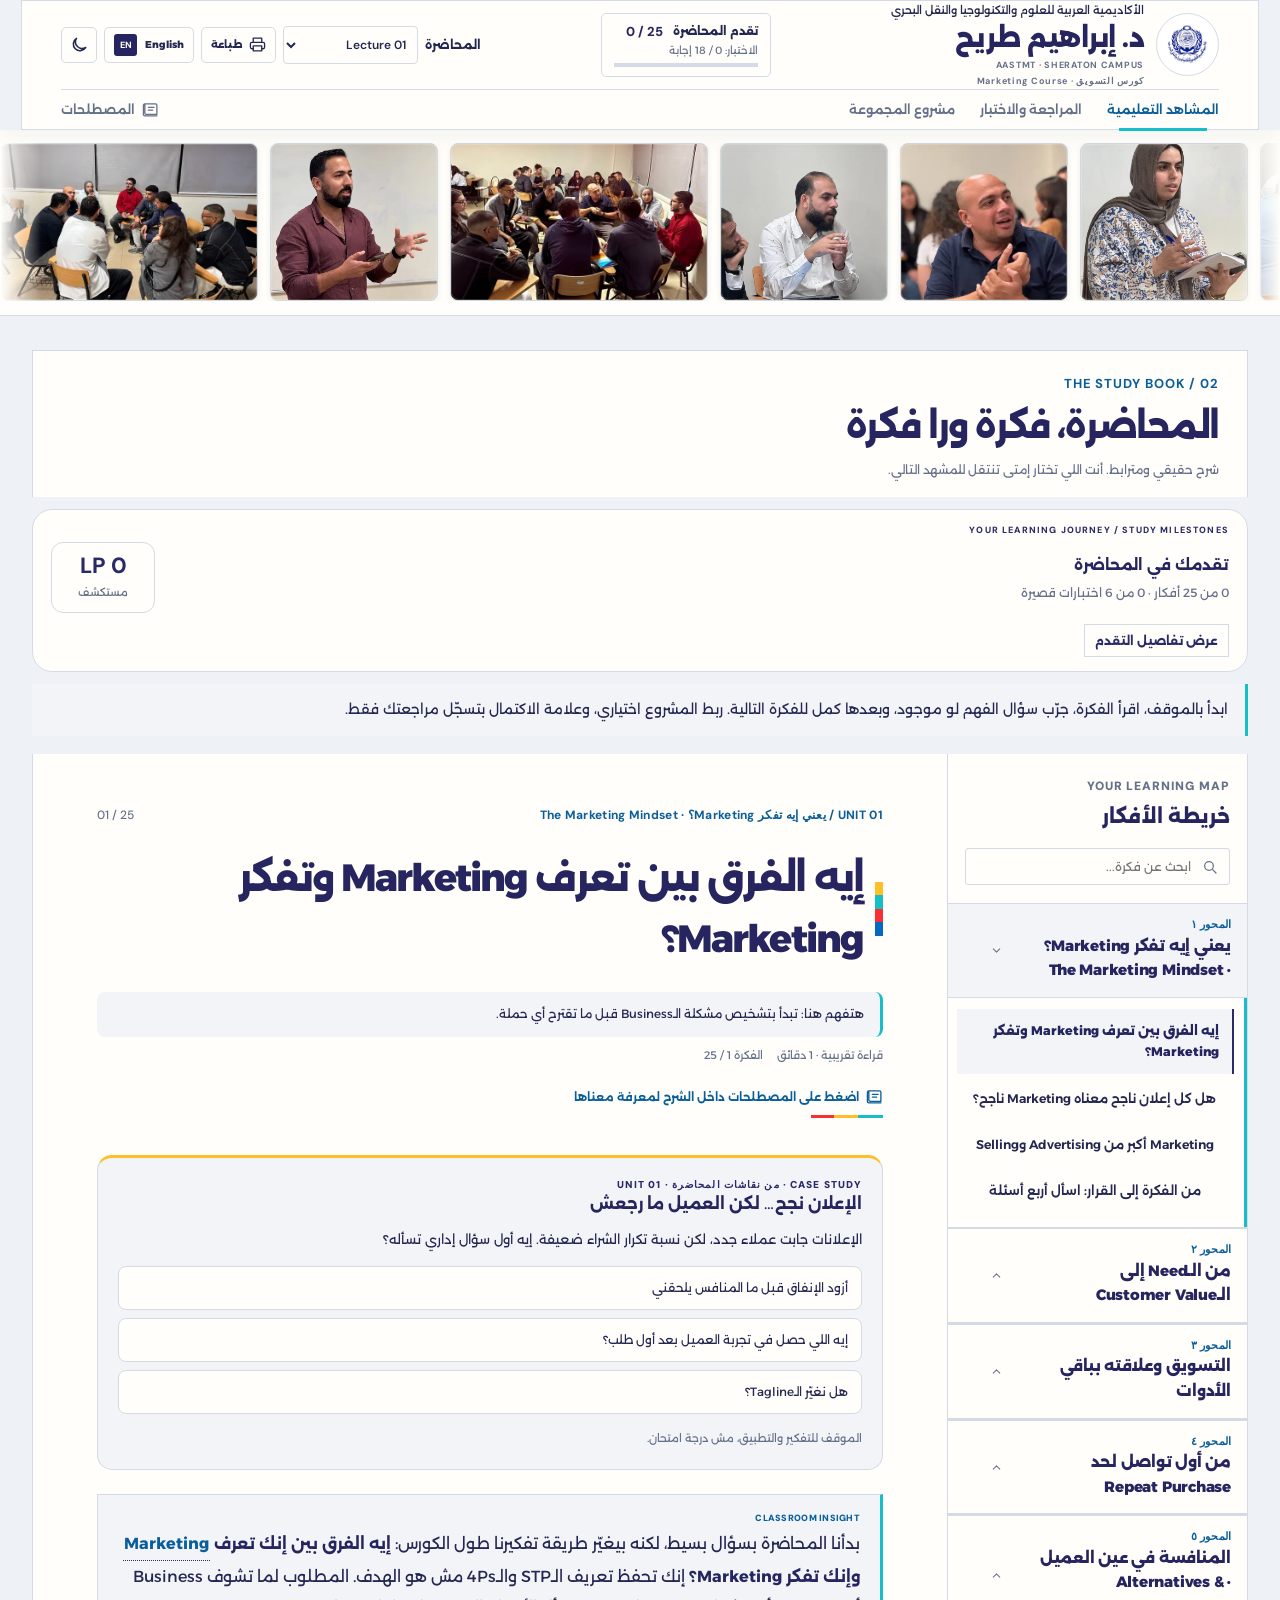
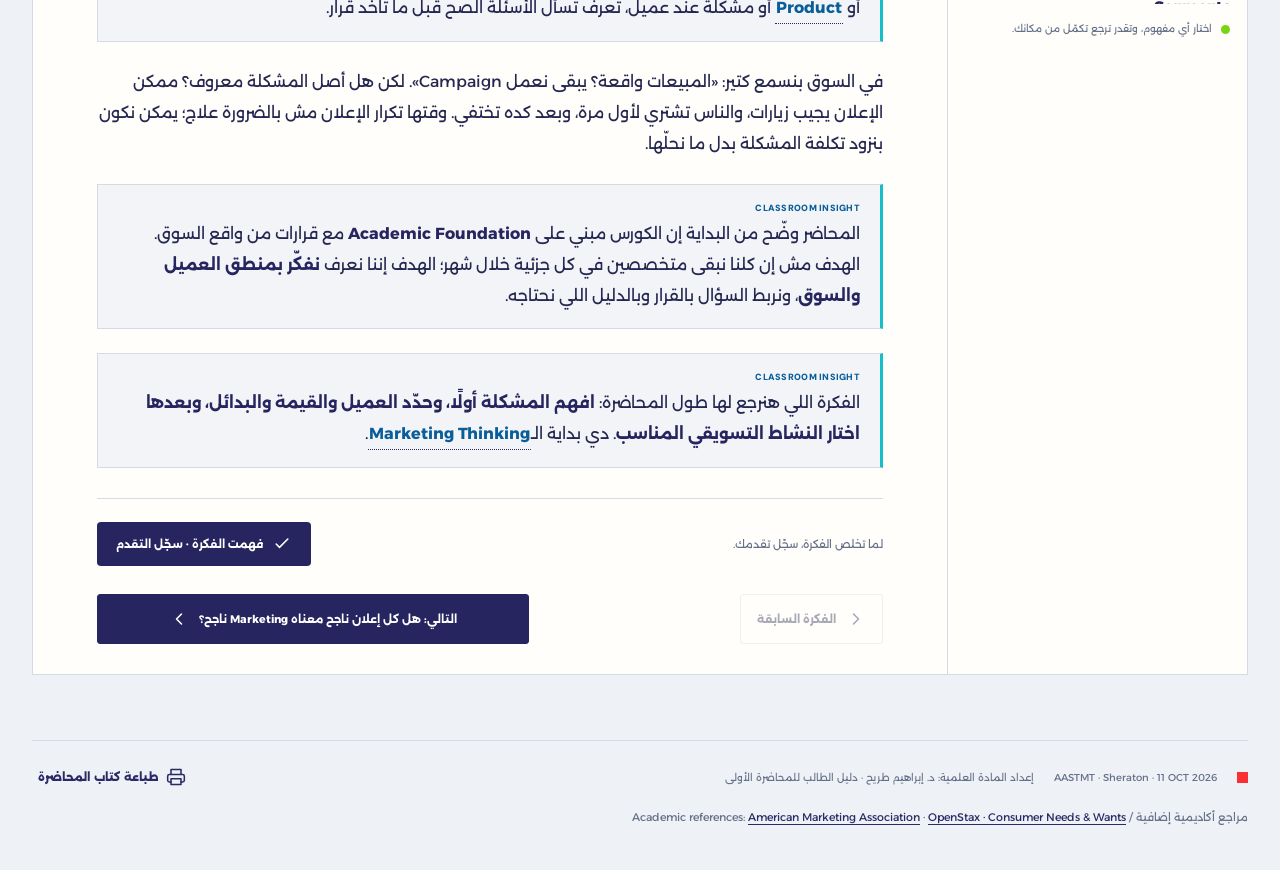
==== commit 27bc802e: "Add 14 optimized interleaved classroom gallery photos (owner approved)" ====
--- a/index.html
+++ b/index.html
@@ -1128,25 +1128,25 @@
 <style id="certificate-rtl-correction">body.cert-print-mode #certificate-print-sheet .cert2026[lang="ar"] .cert2026-paper{direction:rtl}body.cert-print-mode #certificate-print-sheet .cert2026[lang="en"] .cert2026-paper{direction:ltr}</style>
 <style id="cm-gallery-style">
 /* Approved October 2026 classroom photo strip, under header. */
-.cm-gallery{--cm-h:158px;--cm-gap:12px;--cm-duration:176s;position:relative;overflow:hidden;isolation:isolate;background:var(--surface,#f7f9fa);border-bottom:1px solid var(--border,#dce2e8);padding:13px 0 14px;direction:ltr}
+.cm-gallery{--cm-h:158px;--cm-gap:12px;--cm-duration:235s;position:relative;overflow:hidden;isolation:isolate;background:var(--surface,#f7f9fa);border-bottom:1px solid var(--border,#dce2e8);padding:13px 0 14px;direction:ltr}
 .cm-gallery *{box-sizing:border-box}
 .cm-viewport{direction:ltr;overflow:hidden;position:relative;mask-image:linear-gradient(to right,transparent 0%,#000 3.2%,#000 96.8%,transparent 100%);-webkit-mask-image:linear-gradient(to right,transparent 0%,#000 3.2%,#000 96.8%,transparent 100%)}
 .cm-track{display:flex;align-items:center;width:max-content;gap:0;animation:cm-slide var(--cm-duration) linear infinite;will-change:transform}
 .cm-group{display:flex;align-items:center;gap:var(--cm-gap);padding-inline-end:var(--cm-gap);flex:0 0 auto}
 .cm-photo{position:relative;flex:0 0 auto;height:var(--cm-h);width:var(--cm-w,235px);margin:0;overflow:hidden;background:#d5dce1;border:1px solid #d1dae0;border-radius:8px;box-shadow:0 2px 6px #182d3e13;cursor:default;transform:none!important;user-select:none}
 .cm-photo img{display:block;width:100%;height:100%;object-fit:cover;pointer-events:none;user-select:none}
-.cm-photo[data-frame="17"] img{object-position:50% 25%;transform:scale(1.08)}
+.cm-photo[data-frame="31"] img{object-position:50% 25%;transform:scale(1.08)}
 .cm-photo::after{content:'';position:absolute;inset:0;box-shadow:inset 0 0 0 1px #ffffff2b;pointer-events:none;border-radius:inherit}
 @keyframes cm-slide{0%{transform:translate3d(0,0,0)}100%{transform:translate3d(-50%,0,0)}}
 body[data-theme=dark] .cm-gallery{background:#122431;border-bottom-color:#33454e}
 body[data-theme=dark] .cm-photo{border-color:#344852;box-shadow:0 2px 9px #06152070}
-@media(max-width:650px){.cm-gallery{--cm-h:123px;--cm-gap:9px;--cm-duration:100s;padding:10px 0}.cm-photo{width:calc(var(--cm-w,235px)*.74);border-radius:7px}.cm-viewport{mask-image:linear-gradient(to right,transparent,#000 2%,#000 98%,transparent);-webkit-mask-image:linear-gradient(to right,transparent,#000 2%,#000 98%,transparent)}}
+@media(max-width:650px){.cm-gallery{--cm-h:123px;--cm-gap:9px;--cm-duration:145s;padding:10px 0}.cm-photo{width:calc(var(--cm-w,235px)*.74);border-radius:7px}.cm-viewport{mask-image:linear-gradient(to right,transparent,#000 2%,#000 98%,transparent);-webkit-mask-image:linear-gradient(to right,transparent,#000 2%,#000 98%,transparent)}}
 /* The mobile gallery is meaningful classroom content: keep its photos moving
    by default even on phones requesting less motion, but reduce their speed.
    On desktop screens, preserve the stationary, manually scrollable fallback.
    Touch devices can also swipe if the browser suspends animation. */
 @media(prefers-reduced-motion:reduce) and (min-width:1025px){.cm-track{animation:none!important}.cm-viewport{overflow-x:auto;scrollbar-width:thin}.cm-group[aria-hidden=true]{display:none!important}}
-@media(prefers-reduced-motion:reduce) and (max-width:1024px){.cm-gallery{--cm-duration:135s}.cm-gallery .cm-track{animation:cm-slide var(--cm-duration) linear infinite!important}}
+@media(prefers-reduced-motion:reduce) and (max-width:1024px){.cm-gallery{--cm-duration:185s}.cm-gallery .cm-track{animation:cm-slide var(--cm-duration) linear infinite!important}}
 @media(max-width:1024px){.cm-viewport{overflow-x:auto;touch-action:pan-x pan-y;scrollbar-width:none;-webkit-overflow-scrolling:touch}.cm-viewport::-webkit-scrollbar{display:none}}
 @media print{.cm-gallery{display:none!important}}
 </style>
@@ -2214,7 +2214,7 @@
 <script src="project-companion.js" defer></script>
 <script id="cm-gallery-runtime">(()=>{
 'use strict';
-const frames=[{"src":"assets/class-moments/class-moment-01.webp","kind":"wide","ar":"طلاب يتناقشون في مجموعة صغيرة داخل القاعة","en":"Classroom discussion, frame 1"},{"src":"assets/class-moments/class-moment-02.webp","kind":"wide","ar":"عدة مجموعات طلابية تتناقش في الفصل","en":"Classroom discussion, frame 2"},{"src":"assets/class-moments/class-moment-03.webp","kind":"portrait","ar":"لقطة مقربة لأحد المشاركين أثناء حديثه","en":"Classroom discussion, frame 3"},{"src":"assets/class-moments/class-moment-04.webp","kind":"square","ar":"مجموعة طلاب تتبادل الآراء في جانب القاعة","en":"Classroom discussion, frame 4"},{"src":"assets/class-moments/class-moment-05.webp","kind":"wide","ar":"طلاب يتحاورون حول مشروعهم","en":"Classroom discussion, frame 5"},{"src":"assets/class-moments/class-moment-06.webp","kind":"portrait","ar":"لقطة مقربة لأحد المشاركين وهو يستمع","en":"Classroom discussion, frame 6"},{"src":"assets/class-moments/class-moment-07.webp","kind":"square","ar":"مجموعة نقاش أخرى بالقرب من النافذة","en":"Classroom discussion, frame 7"},{"src":"assets/class-moments/class-moment-08.webp","kind":"wide","ar":"طلاب جالسون في حلقة نقاش","en":"Classroom discussion, frame 8"},{"src":"assets/class-moments/class-moment-09.webp","kind":"portrait","ar":"صورة قريبة لطالب يستمع بانتباه","en":"Classroom discussion, frame 9"},{"src":"assets/class-moments/class-moment-10.webp","kind":"square","ar":"أفراد يجلسون في منتصف نقاش طلابي","en":"Classroom discussion, frame 10"},{"src":"assets/class-moments/class-moment-11.webp","kind":"square","ar":"مشاركة طلابية مع إيماءات أثناء الحوار","en":"Classroom discussion, frame 11"},{"src":"assets/class-moments/class-moment-12.webp","kind":"wide","ar":"فريقان طلابيان في نقاش منفصل داخل القاعة","en":"Classroom discussion, frame 12"},{"src":"assets/class-moments/class-moment-13.webp","kind":"square","ar":"نقاش بين عدة طلاب حول طاولة","en":"Classroom discussion, frame 13"},{"src":"assets/class-moments/class-moment-14.webp","kind":"square","ar":"مشاركة أفراد يجلسون في حلقة","en":"Classroom discussion, frame 14"},{"src":"assets/class-moments/class-moment-15.webp","kind":"wide","ar":"مشهد واسع لمناقشة طلابية","en":"Classroom discussion, frame 15"},{"src":"assets/class-moments/class-moment-16.webp","kind":"wide","ar":"مجموعة طلاب تتشارك الحوار وجها لوجه","en":"Classroom discussion, frame 16"},{"src":"assets/class-moments/class-moment-11.webp","kind":"square","ar":"طلاب يتبادلون الآراء وجها لوجه أثناء مناقشة جماعية","en":"Students discussing face-to-face during group work"}];
+const frames=[{"src":"assets/class-moments/class-moment-01.webp","kind":"wide","ar":"طلاب يتناقشون في مجموعة صغيرة داخل القاعة","en":"Classroom discussion, frame 1"},{"src":"assets/class-moments/nov26-img_5650.webp","kind":"portrait","ar":"طالب يعرض وجهة نظره أثناء المناقشة داخل القاعة","en":"Student contributing an idea during classroom discussion"},{"src":"assets/class-moments/class-moment-02.webp","kind":"wide","ar":"عدة مجموعات طلابية تتناقش في الفصل","en":"Classroom discussion, frame 2"},{"src":"assets/class-moments/nov26-img_5569.webp","kind":"portrait","ar":"طالب يشرح فكرة لزملائه أثناء ورشة المشروع","en":"Student explaining a project idea to classmates"},{"src":"assets/class-moments/class-moment-03.webp","kind":"portrait","ar":"لقطة مقربة لأحد المشاركين أثناء حديثه","en":"Classroom discussion, frame 3"},{"src":"assets/class-moments/nov26-img_5668.webp","kind":"portrait","ar":"طالبة تتحدث وتدوّن ملاحظاتها أثناء المناقشة","en":"Student speaking and taking notes in classroom"},{"src":"assets/class-moments/class-moment-04.webp","kind":"square","ar":"مجموعة طلاب تتبادل الآراء في جانب القاعة","en":"Classroom discussion, frame 4"},{"src":"assets/class-moments/nov26-img_5591.webp","kind":"wide","ar":"مجموعات طلابية تناقش مشروعاتها داخل القاعة","en":"Student groups discussing their projects in class"},{"src":"assets/class-moments/class-moment-05.webp","kind":"wide","ar":"طلاب يتحاورون حول مشروعهم","en":"Classroom discussion, frame 5"},{"src":"assets/class-moments/nov26-img_5658.webp","kind":"portrait","ar":"طالب يشارك برأيه أمام زملائه في المحاضرة","en":"Student presenting an idea to classmates"},{"src":"assets/class-moments/class-moment-06.webp","kind":"portrait","ar":"لقطة مقربة لأحد المشاركين وهو يستمع","en":"Classroom discussion, frame 6"},{"src":"assets/class-moments/nov26-img_5670.webp","kind":"portrait","ar":"طلاب يستمعون ويتابعون النقاش داخل القاعة","en":"Students listening during a classroom discussion"},{"src":"assets/class-moments/class-moment-07.webp","kind":"square","ar":"مجموعة نقاش أخرى بالقرب من النافذة","en":"Classroom discussion, frame 7"},{"src":"assets/class-moments/nov26-img_5580.webp","kind":"portrait","ar":"طالبة تناقش أفكار المشروع مع مجموعتها","en":"Student discussing project ideas with her group"},{"src":"assets/class-moments/class-moment-08.webp","kind":"wide","ar":"طلاب جالسون في حلقة نقاش","en":"Classroom discussion, frame 8"},{"src":"assets/class-moments/nov26-img_5637.webp","kind":"portrait","ar":"مشاركة طلابية في حلقة نقاش جماعية","en":"Students collaborating in a group discussion"},{"src":"assets/class-moments/class-moment-09.webp","kind":"portrait","ar":"صورة قريبة لطالب يستمع بانتباه","en":"Classroom discussion, frame 9"},{"src":"assets/class-moments/nov26-img_5654.webp","kind":"portrait","ar":"طالب يشرح رأيه أثناء مناقشة الفريق","en":"Student explaining an idea during team discussion"},{"src":"assets/class-moments/class-moment-10.webp","kind":"square","ar":"أفراد يجلسون في منتصف نقاش طلابي","en":"Classroom discussion, frame 10"},{"src":"assets/class-moments/nov26-img_5682.webp","kind":"portrait","ar":"طلاب يستمعون إلى المناقشة أثناء المحاضرة","en":"Students listening attentively during a lecture"},{"src":"assets/class-moments/class-moment-11.webp","kind":"square","ar":"مشاركة طلابية مع إيماءات أثناء الحوار","en":"Classroom discussion, frame 11"},{"src":"assets/class-moments/nov26-img_5590.webp","kind":"portrait","ar":"طالبة تناقش تفاصيل المشروع مع زملائها","en":"Student discussing project details with classmates"},{"src":"assets/class-moments/class-moment-12.webp","kind":"wide","ar":"فريقان طلابيان في نقاش منفصل داخل القاعة","en":"Classroom discussion, frame 12"},{"src":"assets/class-moments/nov26-img_5617.webp","kind":"portrait","ar":"طالبة تستمع خلال اجتماع المجموعة","en":"Student listening during group work"},{"src":"assets/class-moments/class-moment-13.webp","kind":"square","ar":"نقاش بين عدة طلاب حول طاولة","en":"Classroom discussion, frame 13"},{"src":"assets/class-moments/nov26-img_5640.webp","kind":"portrait","ar":"تعاون بين الطلاب ومراجعة أعمال الفريق في الورشة","en":"Students reviewing team work together in a workshop"},{"src":"assets/class-moments/class-moment-14.webp","kind":"square","ar":"مشاركة أفراد يجلسون في حلقة","en":"Classroom discussion, frame 14"},{"src":"assets/class-moments/nov26-img_5577.webp","kind":"portrait","ar":"طالب يراجع تفاصيل المشروع على جهاز لوحي مع زملائه","en":"Student reviewing a project on a tablet with peers"},{"src":"assets/class-moments/class-moment-15.webp","kind":"wide","ar":"مشهد واسع لمناقشة طلابية","en":"Classroom discussion, frame 15"},{"src":"assets/class-moments/class-moment-16.webp","kind":"wide","ar":"مجموعة طلاب تتشارك الحوار وجها لوجه","en":"Classroom discussion, frame 16"},{"src":"assets/class-moments/class-moment-11.webp","kind":"square","ar":"طلاب يتبادلون الآراء وجها لوجه أثناء مناقشة جماعية","en":"Students discussing face-to-face during group work"}];
 const root=document.getElementById('cm-gallery');
 if(!root)return;
 const widthMap={wide:258,square:216,portrait:168};
